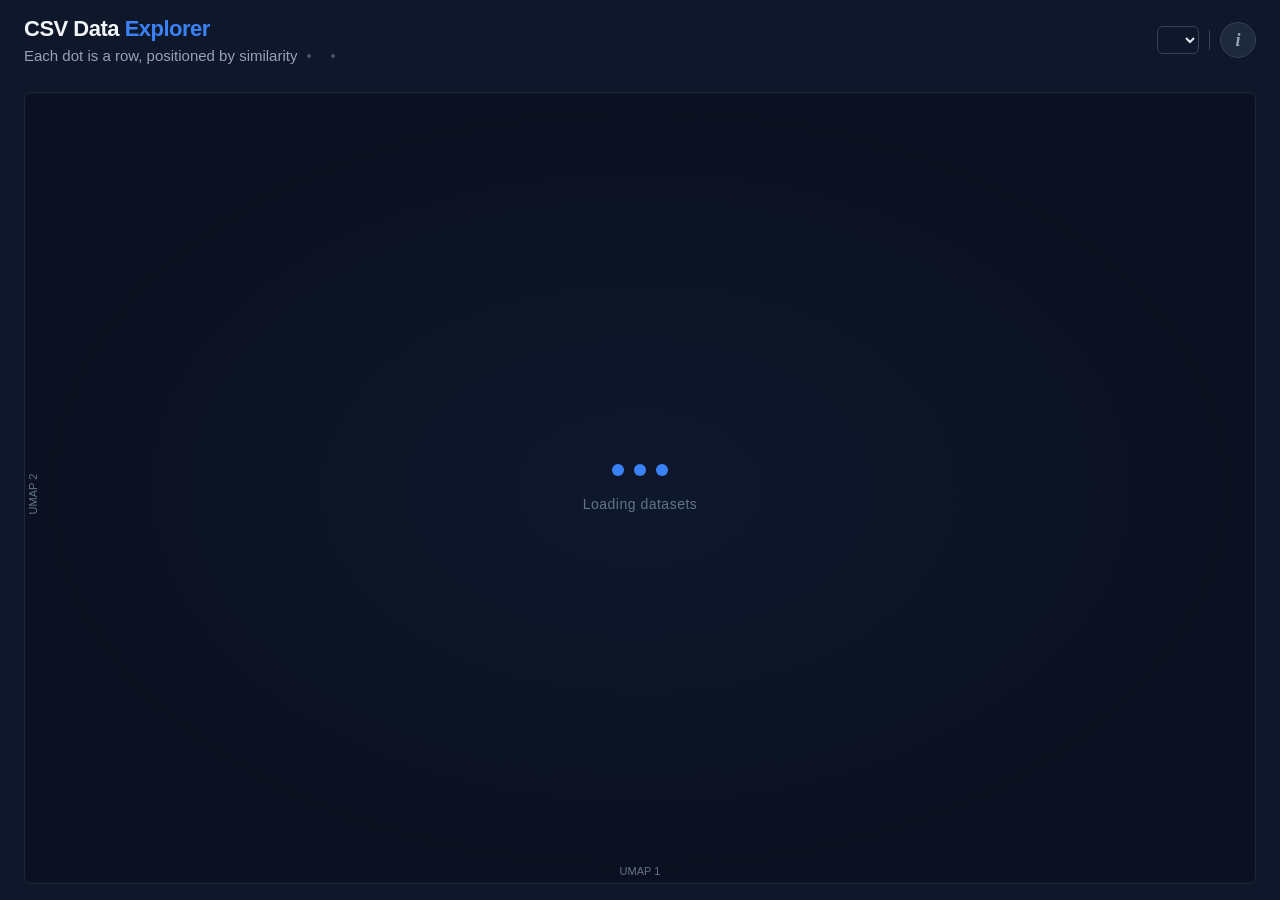
==== index.html @ f4e27b59 "code push" ====
<!DOCTYPE html>
<html lang="en">
<head>
  <meta charset="UTF-8">
  <meta name="viewport" content="width=device-width, initial-scale=1.0">
  <title>CSV Data Explorer</title>
  <link rel="stylesheet" href="assets/app.css">
</head>
<body>

<header>
  <div>
    <h1>CSV Data <span class="accent">Explorer</span></h1>
    <div class="subtitle" id="subtitle">
      <span>Each dot is a row, positioned by similarity</span>
      <span class="sep"></span>
      <span class="stat" id="statCount"></span>
      <span class="sep"></span>
      <span class="stat" id="statMode"></span>
    </div>
  </div>
  <div class="header-controls">
    <select id="dataset-sel" title="Choose dataset"></select>
    <div class="ctrl-sep"></div>
    <button class="info-btn" id="archBtn" title="How it works">i</button>
  </div>
</header>

<!-- Architecture modal backdrop -->
<div class="arch-backdrop" id="archBackdrop"></div>

<!-- Architecture modal -->
<div class="arch-modal" id="archModal">
  <div class="arch-head">
    <span class="arch-title">How It <span class="accent">Works</span></span>
    <button class="arch-close" id="archClose">&times;</button>
  </div>
  <div class="arch-scroll">
    <div class="arch-cards" id="archCards"></div>
  </div>
</div>

<div class="legend" id="legend"></div>

<div class="plot-container" id="plotContainer">
  <canvas id="plot"></canvas>
  <svg class="brush-overlay" id="overlay"></svg>

  <div class="axis-label x">UMAP 1</div>
  <div class="axis-label y">UMAP 2</div>

  <div id="loading">
    <div class="loader">
      <div class="loader-dots">
        <span></span><span></span><span></span>
      </div>
      <div class="loader-text">Loading datasets</div>
    </div>
  </div>
</div>


<!-- Tooltip -->
<div id="tip">
  <img id="tipImg" class="tip-img" src="" alt="" style="display:none">
  <div class="tip-title" id="tipTitle"></div>
  <div class="tip-cluster" id="tipCluster"></div>
  <div id="tipRows"></div>
</div>

<!-- Popup backdrop -->
<div class="popup-backdrop" id="popupBackdrop"></div>

<!-- Popup modal -->
<div id="popup" class="hidden">
  <div class="pop-head">
    <span class="pop-title" id="pop-title">Selected rows</span>
    <button class="pop-close" id="pop-close" type="button">&#10005;</button>
  </div>
  <div class="popup-toolbar">
    <button class="view-btn active" data-view="grid">Grid</button>
    <button class="view-btn" data-view="table">Table</button>
    <div class="popup-badges" id="popupBadges"></div>
  </div>
  <div class="pop-scroll" id="popupScroll">
    <table id="pop-table">
      <thead><tr id="pop-thead"></tr></thead>
      <tbody id="pop-body"></tbody>
    </table>
  </div>
</div>

<!-- Lightbox -->
<div class="lightbox" id="lightbox">
  <img id="lightboxImg" src="" alt="">
  <div class="lightbox-label" id="lightboxLabel"></div>
</div>


<script src="https://cdn.jsdelivr.net/npm/d3@7/dist/d3.min.js"></script>
<script src="assets/app.js"></script>
</body>
</html>
---- assets/app.css ----
* { margin: 0; padding: 0; box-sizing: border-box; }
html, body { height: 100%; overflow: hidden; }

body {
  font-family: 'Inter', -apple-system, BlinkMacSystemFont, 'Segoe UI', sans-serif;
  background: #0f172a;
  color: #e2e8f0;
  font-size: 13px;
  height: 100vh;
  display: flex;
  flex-direction: column;
  overflow: hidden;
}

/* ── Header ──────────────────────────────────────────────── */
header {
  padding: 16px 24px 8px;
  display: flex;
  align-items: center;
  justify-content: space-between;
  flex-wrap: wrap;
  gap: 12px;
  flex-shrink: 0;
}

h1 {
  font-size: 22px;
  font-weight: 700;
  color: #f1f5f9;
  letter-spacing: -0.5px;
}
h1 .accent { color: #3b82f6; }

.subtitle {
  font-size: 15px;
  color: #94a3b8;
  margin-top: 5px;
  display: flex;
  align-items: center;
  gap: 10px;
  flex-wrap: wrap;
}

.subtitle .sep {
  width: 4px;
  height: 4px;
  border-radius: 50%;
  background: #475569;
  flex-shrink: 0;
}

.subtitle .stat {
  color: #cbd5e1;
  font-weight: 600;
}

.header-controls {
  display: flex;
  align-items: center;
  gap: 10px;
  flex-wrap: wrap;
}

.ctrl-label {
  color: #64748b; font-size: 11px; text-transform: uppercase;
  letter-spacing: .05em; white-space: nowrap;
}
.ctrl-sep { width: 1px; height: 20px; background: #334155; flex-shrink: 0; }
.selected-status {
  padding: 5px 10px;
  border-radius: 999px;
  border: 1px solid #334155;
  background: #1e293b;
  color: #94a3b8;
  font-size: 12px;
  font-weight: 600;
  white-space: nowrap;
}
.selected-status.active {
  color: #dbeafe;
  border-color: #2563eb;
  background: #1e3a8a66;
}

select {
  background: #0f172a; color: #e2e8f0; border: 1px solid #334155;
  border-radius: 6px; padding: 5px 10px; font-size: 12px;
  cursor: pointer; max-width: 200px;
  transition: border-color 0.15s;
}
select:hover { border-color: #3b82f6; }
#filter-selects { display: flex; gap: 6px; flex-wrap: wrap; }

/* ── Info button ─────────────────────────────────────────── */
.info-btn {
  width: 36px;
  height: 36px;
  border-radius: 50%;
  border: 1.5px solid #334155;
  background: #1e293b;
  color: #94a3b8;
  font-size: 18px;
  font-weight: 600;
  font-family: 'Georgia', serif;
  font-style: italic;
  cursor: pointer;
  display: flex;
  align-items: center;
  justify-content: center;
  transition: all 0.25s ease;
  flex-shrink: 0;
}
.info-btn:hover {
  color: #e2e8f0;
  border-color: #3b82f6;
  background: #1e3a5f;
  box-shadow: 0 0 16px rgba(59, 130, 246, 0.25);
  transform: scale(1.08);
}

/* ── Legend ───────────────────────────────────────────────── */
.legend {
  display: flex;
  flex-wrap: wrap;
  gap: 6px 14px;
  padding: 6px 24px 14px;
}

.legend-item {
  display: flex;
  align-items: center;
  gap: 7px;
  font-size: 14px;
  font-weight: 500;
  color: #e2e8f0;
  cursor: pointer;
  opacity: 1;
  transition: opacity 0.25s, transform 0.15s;
  padding: 5px 12px;
  border-radius: 6px;
  border: 1px solid transparent;
}

.legend-item:hover { background: #1e293b; }
.legend-item.dimmed { opacity: 0.25; }
.legend-item.highlighted {
  opacity: 1;
  border-color: #475569;
  background: #1e293b;
  transform: scale(1.05);
}

.legend-dot {
  width: 12px;
  height: 12px;
  border-radius: 50%;
  flex-shrink: 0;
}

.legend-count {
  font-size: 13px;
  color: #94a3b8;
  font-weight: 400;
  margin-left: 2px;
}



/* ── Plot area ───────────────────────────────────────────── */
.plot-container {
  flex: 1;
  position: relative;
  margin: 0 24px 16px;
  border: 1px solid #1e293b;
  border-radius: 8px;
  overflow: hidden;
  background: #0b1120;
  min-height: 0;
}

#plot { position: absolute; top: 0; left: 0; }

.brush-overlay {
  position: absolute;
  top: 0; left: 0;
  width: 100%; height: 100%;
  cursor: crosshair;
}

.axis-label { position: absolute; font-size: 11px; color: #64748b; }
.axis-label.x { bottom: 6px; left: 50%; transform: translateX(-50%); }
.axis-label.y { top: 50%; left: 8px; transform: rotate(-90deg) translateX(-50%); transform-origin: left center; }

.selection { fill: rgba(59,130,246,.15); stroke: #3b82f6; stroke-width: 1.5; }
.handle { fill: none; stroke: none; }


#loading {
  position: absolute; inset: 0;
  display: flex;
  align-items: center;
  justify-content: center;
  background: radial-gradient(ellipse at center, rgba(59,130,246,0.06) 0%, transparent 70%);
  z-index: 10;
}

.loader {
  display: flex;
  flex-direction: column;
  align-items: center;
  gap: 20px;
}

.loader-dots {
  display: flex;
  gap: 10px;
}

.loader-dots span {
  width: 12px;
  height: 12px;
  border-radius: 50%;
  background: #3b82f6;
  animation: loaderBounce 1.4s ease-in-out infinite;
}

.loader-dots span:nth-child(1) { animation-delay: 0s; }
.loader-dots span:nth-child(2) { animation-delay: 0.16s; }
.loader-dots span:nth-child(3) { animation-delay: 0.32s; }

@keyframes loaderBounce {
  0%, 80%, 100% {
    transform: scale(0.4);
    opacity: 0.3;
  }
  40% {
    transform: scale(1);
    opacity: 1;
  }
}

.loader-text {
  font-size: 14px;
  font-weight: 500;
  color: #64748b;
  letter-spacing: 0.5px;
}

#loading.error .loader-dots { display: none; }
#loading.error .loader-text { color: #ef4444; font-size: 14px; }


/* ── Bottom bar ──────────────────────────────────────────── */
#bottom {
  padding: 8px 24px 10px; background: #0f172a;
  border-top: 1px solid #1e293b; flex-shrink: 0;
}
.date-row { display: flex; align-items: center; gap: 10px; margin-bottom: 4px; }
.date-lbl { font-size: 12px; color: #94a3b8; white-space: nowrap; min-width: 90px; }
.date-lbl.right { text-align: right; }

.range-wrap { flex: 1; position: relative; height: 20px; display: flex; align-items: center; }
.range-track {
  position: absolute; left: 0; right: 0; top: 50%; transform: translateY(-50%);
  height: 4px; background: #1e293b; border-radius: 2px; pointer-events: none;
}
.range-fill {
  position: absolute; top: 50%; transform: translateY(-50%);
  height: 2px; background: #3b82f6; border-radius: 1px; cursor: grab;
  padding-block: 9px; box-sizing: content-box; background-clip: content-box;
}
.range-wrap input[type=range] {
  position: absolute; top: 50%; transform: translateY(-50%);
  width: 100%; height: 4px; -webkit-appearance: none; appearance: none;
  background: transparent; pointer-events: none; outline: none; margin: 0;
}
.range-wrap input[type=range]::-webkit-slider-thumb {
  -webkit-appearance: none; appearance: none; pointer-events: all;
  width: 16px; height: 16px; border-radius: 50%;
  background: #3b82f6; border: 2px solid #0f172a; cursor: pointer;
  box-shadow: 0 1px 4px rgba(0,0,0,.5); transition: background .12s;
}
.range-wrap input[type=range]::-webkit-slider-thumb:hover { background: #60a5fa; }
.range-wrap input[type=range]::-moz-range-thumb {
  pointer-events: all; width: 16px; height: 16px; border-radius: 50%;
  background: #3b82f6; border: 2px solid #0f172a; cursor: pointer;
}
.range-wrap input[type=range]::-moz-range-track { background: transparent; }

#play-btn {
  padding: 4px 14px; background: #3b82f6; color: #fff; border: none;
  border-radius: 6px; cursor: pointer; font-size: 13px; white-space: nowrap; flex-shrink: 0;
  transition: background 0.12s;
}
#play-btn:hover { background: #2563eb; }
#play-btn.playing { background: #ef4444; }
#play-btn.playing:hover { background: #dc2626; }
#year-ticks { display: flex; justify-content: space-between; padding: 0 1px; font-size: 10px; color: #64748b; }
#range-dur {
  position: absolute; top: -18px; left: 50%; transform: translateX(-50%);
  font-size: 11px; color: #cbd5e1; pointer-events: none; white-space: nowrap;
  background: rgba(11,17,32,.8); padding: 1px 7px; border-radius: 10px;
}

/* ── Tooltip ─────────────────────────────────────────────── */
#tip {
  position: fixed; pointer-events: none; z-index: 1000;
  background: #1e293b; border: 1px solid #334155; border-radius: 8px;
  padding: 10px 12px; font-size: 12px; color: #e2e8f0;
  max-width: 320px; box-shadow: 0 8px 24px rgba(0,0,0,.5); display: none;
}
.tip-title { font-weight: 600; margin-bottom: 4px; font-size: 13px; }
.tip-cluster { color: #64748b; margin-bottom: 6px; font-size: 12px; }
.tip-row { color: #94a3b8; line-height: 1.6; }
.tip-row b { color: #cbd5e1; font-weight: 500; }

.tip-img {
  width: 100%;
  max-height: 200px;
  object-fit: contain;
  border-radius: 4px;
  background: #0f172a;
  margin-bottom: 8px;
}

/* ── Popup backdrop ──────────────────────────────────────── */
.popup-backdrop {
  position: fixed;
  inset: 0;
  background: rgba(0, 0, 0, 0.6);
  z-index: 1100;
  display: none;
}
.popup-backdrop.visible { display: block; }

/* ── Popup modal ─────────────────────────────────────────── */
#popup {
  position: fixed;
  top: 50%;
  left: 50%;
  transform: translate(-50%, -50%);
  background: #1e293b;
  border: 1px solid #334155;
  border-radius: 10px;
  box-shadow: 0 20px 60px rgba(0, 0, 0, 0.8);
  width: min(96vw, 1050px);
  max-height: 85vh;
  display: none;
  flex-direction: column;
  z-index: 1200;
  overflow: hidden;
}
#popup.visible { display: flex; }
#popup.hidden { display: none; }

.pop-head {
  display: flex; align-items: center; justify-content: space-between;
  padding: 14px 20px; border-bottom: 1px solid #334155; flex-shrink: 0;
  cursor: move;
  user-select: none;
}
.pop-title { font-size: 16px; font-weight: 600; color: #e2e8f0; }
.pop-close {
  background: none; border: none; color: #94a3b8; cursor: pointer;
  font-size: 18px; line-height: 1; padding: 2px 6px; border-radius: 4px;
  transition: background 0.12s, color 0.12s;
}
.pop-close:hover { color: #e2e8f0; background: #334155; }
#popup.dragging { box-shadow: 0 24px 70px rgba(0, 0, 0, 0.9); }

/* Popup toolbar */
.popup-toolbar {
  display: flex;
  align-items: center;
  gap: 8px;
  padding: 8px 16px;
  border-bottom: 1px solid #334155;
  flex-shrink: 0;
}

.view-btn {
  background: none;
  border: 1px solid #475569;
  color: #94a3b8;
  border-radius: 4px;
  padding: 5px 14px;
  cursor: pointer;
  font-size: 13px;
  transition: background 0.12s, color 0.12s;
}
.view-btn:hover { background: #334155; color: #e2e8f0; }
.view-btn.active { background: #3b82f6; border-color: #3b82f6; color: #fff; }

.popup-badges {
  display: flex;
  flex-wrap: wrap;
  gap: 6px;
  margin-left: auto;
}

.popup-badge {
  display: inline-flex;
  align-items: center;
  gap: 5px;
  padding: 3px 10px 3px 8px;
  border-radius: 20px;
  font-size: 12px;
  font-weight: 500;
  color: #e2e8f0;
  border: 1px solid transparent;
  transition: transform 0.12s;
}
.popup-badge:hover { transform: scale(1.05); }

.popup-badge-dot {
  width: 8px;
  height: 8px;
  border-radius: 50%;
  flex-shrink: 0;
}

.popup-badge-count {
  font-weight: 700;
  margin-left: 1px;
}

.pop-scroll { overflow-y: auto; flex: 1; padding: 16px; }

/* Grid view */
.popup-grid {
  display: grid;
  grid-template-columns: repeat(auto-fill, minmax(210px, 1fr));
  gap: 12px;
}

.popup-grid-item {
  background: #0f172a;
  border-radius: 6px;
  overflow: hidden;
  border: 1px solid #1e293b;
  cursor: pointer;
  transition: border-color 0.15s;
}
.popup-grid-item:hover { border-color: #3b82f6; }

.popup-grid-item img {
  width: 100%;
  height: 170px;
  object-fit: contain;
  background: #0b1120;
  padding: 4px;
}

.popup-grid-label {
  padding: 8px 10px;
  font-size: 13px;
  color: #e2e8f0;
  white-space: nowrap;
  overflow: hidden;
  text-overflow: ellipsis;
}

.popup-grid-pub { font-weight: 600; font-size: 13px; }

/* Table view in popup */
#pop-table { width: 100%; border-collapse: collapse; font-size: 13px; }
#pop-table thead th {
  position: sticky; top: 0; background: #0f172a; padding: 10px 14px;
  text-align: left; color: #94a3b8; font-weight: 600; cursor: pointer;
  white-space: nowrap; border-bottom: 1px solid #334155; user-select: none;
}
#pop-table thead th:hover { color: #e2e8f0; }
#pop-table thead th.sorted { color: #3b82f6; }
#pop-table thead th .sort-arrow { font-size: 11px; margin-left: 4px; }
#pop-table tbody tr { transition: background 0.1s; cursor: pointer; }
#pop-table tbody tr:hover { background: #0f172a; }
#pop-table td {
  padding: 8px 14px; border-bottom: 1px solid #1e293b44;
  vertical-align: middle; color: #e2e8f0;
}

.pub-dot {
  display: inline-block;
  width: 10px;
  height: 10px;
  border-radius: 50%;
  margin-right: 6px;
  vertical-align: middle;
}

.clust-sq { display: inline-block; width: 10px; height: 10px; border-radius: 2px; vertical-align: middle; }

/* ── image in popup table ─────────────────────────────────── */
.pop-thumb {
  width: 52px; height: 52px; object-fit: cover; border-radius: 4px;
  border: 1px solid #334155; display: block;
}

/* ── Lightbox ────────────────────────────────────────────── */
.lightbox {
  position: fixed;
  inset: 0;
  background: rgba(0, 0, 0, 0.85);
  z-index: 1300;
  display: none;
  align-items: center;
  justify-content: center;
  cursor: zoom-out;
}
.lightbox.visible { display: flex; }

.lightbox img {
  max-width: 90vw;
  max-height: 90vh;
  object-fit: contain;
  border-radius: 8px;
  box-shadow: 0 8px 40px rgba(0,0,0,0.6);
}

.lightbox-label {
  position: fixed;
  bottom: 20px;
  left: 50%;
  transform: translateX(-50%);
  background: #1e293bee;
  padding: 8px 16px;
  border-radius: 6px;
  font-size: 13px;
  color: #e2e8f0;
  pointer-events: none;
}

/* ── Architecture modal ──────────────────────────────────── */
.arch-backdrop {
  position: fixed;
  inset: 0;
  background: rgba(0, 0, 0, 0);
  z-index: 1400;
  display: none;
  transition: background 0.35s ease;
}
.arch-backdrop.visible {
  display: block;
  background: rgba(0, 0, 0, 0.7);
}

.arch-modal {
  position: fixed;
  top: 50%; left: 50%;
  transform: translate(-50%, -50%) scale(0.92);
  background: #0f172a;
  border: 1px solid #1e293b;
  border-radius: 20px;
  box-shadow: 0 24px 80px rgba(0, 0, 0, 0.8);
  width: min(96vw, 700px);
  max-height: 90vh;
  display: none;
  flex-direction: column;
  z-index: 1401;
  overflow: hidden;
  opacity: 0;
  transition: opacity 0.4s ease, transform 0.4s cubic-bezier(0.16, 1, 0.3, 1);
}
.arch-modal.visible {
  display: flex;
  opacity: 1;
  transform: translate(-50%, -50%) scale(1);
}

.arch-head {
  display: flex;
  align-items: center;
  justify-content: space-between;
  padding: 22px 28px 18px;
  background: linear-gradient(180deg, #1e293b 0%, #0f172a 100%);
  border-bottom: 1px solid #1e293b;
}

.arch-title {
  font-size: 18px;
  font-weight: 700;
  color: #f1f5f9;
  letter-spacing: -0.3px;
}
.arch-title .accent { color: #3b82f6; }

.arch-close {
  background: none;
  border: none;
  color: #64748b;
  cursor: pointer;
  font-size: 22px;
  line-height: 1;
  padding: 4px 8px;
  border-radius: 6px;
  transition: background 0.15s, color 0.15s;
}
.arch-close:hover { color: #e2e8f0; background: #334155; }

.arch-scroll { overflow-y: auto; flex: 1; padding: 0; }

.arch-cards {
  display: flex;
  flex-direction: column;
  gap: 2px;
  padding: 20px 28px 28px;
}

@keyframes fadeSlideUp {
  from { opacity: 0; transform: translateY(12px); }
  to { opacity: 1; transform: translateY(0); }
}

.arch-card {
  display: flex;
  gap: 14px;
  padding: 14px 16px;
  border-radius: 10px;
  background: transparent;
  transition: background 0.2s;
  opacity: 0;
  animation: fadeSlideUp 0.4s ease forwards;
}
.arch-card:hover { background: #1e293b; }

.arch-card:nth-child(1) { animation-delay: 0.15s; }
.arch-card:nth-child(2) { animation-delay: 0.3s; }
.arch-card:nth-child(3) { animation-delay: 0.45s; }
.arch-card:nth-child(4) { animation-delay: 0.6s; }
.arch-card:nth-child(5) { animation-delay: 0.75s; }

.arch-card-icon {
  width: 40px;
  height: 40px;
  border-radius: 10px;
  display: flex;
  align-items: center;
  justify-content: center;
  font-size: 18px;
  flex-shrink: 0;
}

.arch-card-body { flex: 1; min-width: 0; }

.arch-card-title {
  font-size: 14px;
  font-weight: 600;
  color: #e2e8f0;
  margin-bottom: 3px;
}

.arch-card-desc {
  font-size: 12px;
  color: #94a3b8;
  line-height: 1.55;
  margin-bottom: 6px;
}

.arch-card-tags { display: flex; flex-wrap: wrap; gap: 4px; }

.arch-tag {
  display: inline-block;
  padding: 2px 8px;
  border-radius: 4px;
  font-size: 10.5px;
  font-weight: 500;
  font-family: 'SF Mono', 'Fira Code', 'Consolas', monospace;
}
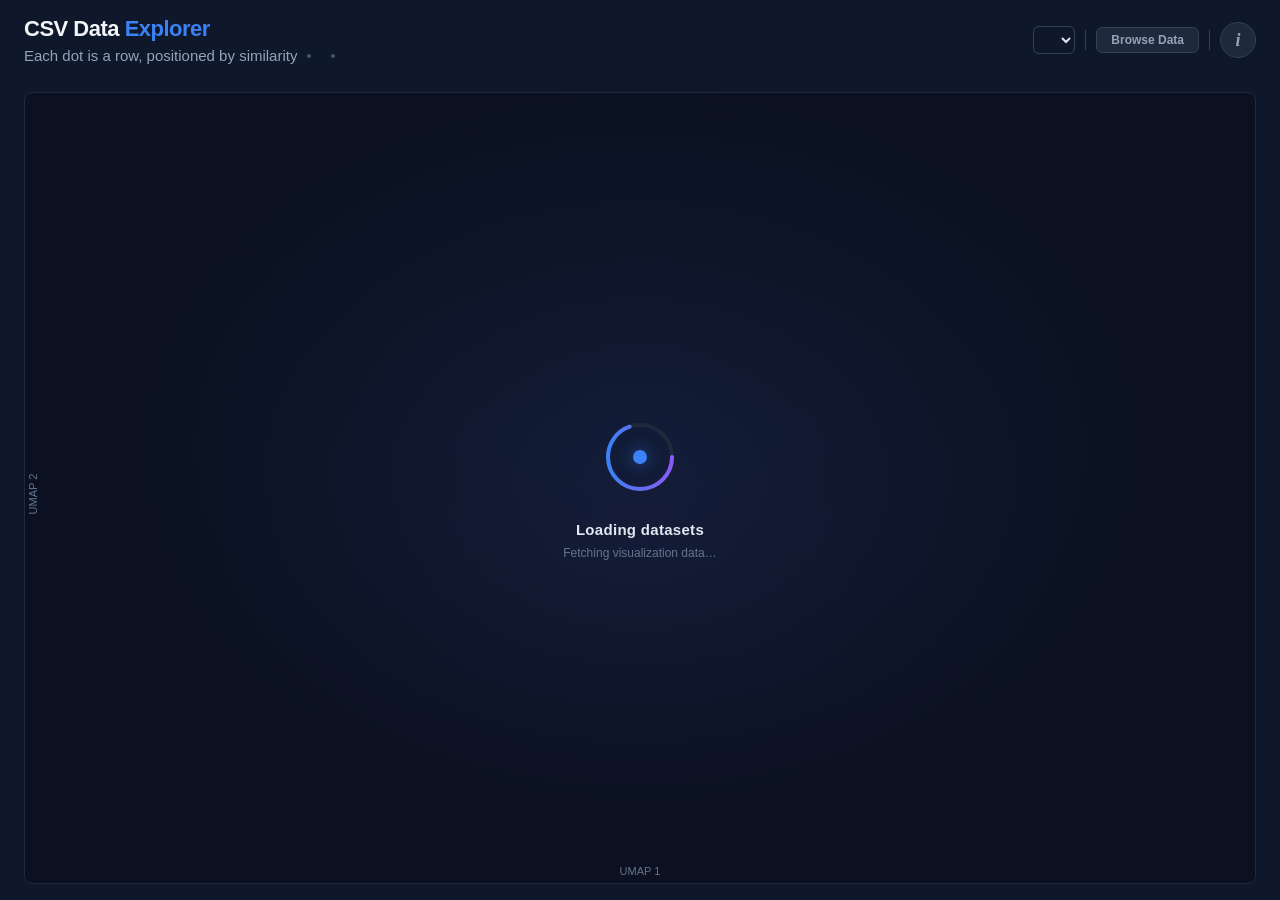
==== commit 7bff037e: "improved ui" ====
--- a/index.html
+++ b/index.html
@@ -21,6 +21,8 @@
   </div>
   <div class="header-controls">
     <select id="dataset-sel" title="Choose dataset"></select>
+    <div class="ctrl-sep"></div>
+    <a href="catalog.html" class="nav-link" title="Browse datasets">Browse Data</a>
     <div class="ctrl-sep"></div>
     <button class="info-btn" id="archBtn" title="How it works">i</button>
   </div>
@@ -51,10 +53,21 @@
 
   <div id="loading">
     <div class="loader">
-      <div class="loader-dots">
-        <span></span><span></span><span></span>
+      <div class="loader-ring">
+        <svg viewBox="0 0 80 80">
+          <defs>
+            <linearGradient id="loader-grad" x1="0%" y1="0%" x2="100%" y2="0%">
+              <stop offset="0%" stop-color="#3b82f6"/>
+              <stop offset="100%" stop-color="#8b5cf6"/>
+            </linearGradient>
+          </defs>
+          <circle class="loader-track" cx="40" cy="40" r="32"/>
+          <circle class="loader-arc" cx="40" cy="40" r="32"/>
+        </svg>
+        <div class="loader-orb"></div>
       </div>
       <div class="loader-text">Loading datasets</div>
+      <div class="loader-sub">Fetching visualization data&hellip;</div>
     </div>
   </div>
 </div>
--- a/assets/app.css
+++ b/assets/app.css
@@ -89,6 +89,16 @@
   transition: border-color 0.15s;
 }
 select:hover { border-color: #3b82f6; }
+
+.nav-link {
+  display: inline-flex; align-items: center; gap: 6px;
+  padding: 5px 14px; border-radius: 6px;
+  border: 1px solid #334155; background: #1e293b;
+  color: #94a3b8; font-size: 12px; font-weight: 600;
+  text-decoration: none; white-space: nowrap;
+  transition: all 0.2s;
+}
+.nav-link:hover { color: #e2e8f0; border-color: #3b82f6; background: #1e3a5f; }
 #filter-selects { display: flex; gap: 6px; flex-wrap: wrap; }
 
 /* ── Info button ─────────────────────────────────────────── */
@@ -200,7 +210,9 @@
   display: flex;
   align-items: center;
   justify-content: center;
-  background: radial-gradient(ellipse at center, rgba(59,130,246,0.06) 0%, transparent 70%);
+  background:
+    radial-gradient(ellipse at 50% 45%, rgba(59,130,246,0.08) 0%, transparent 60%),
+    radial-gradient(ellipse at 50% 55%, rgba(139,92,246,0.05) 0%, transparent 50%);
   z-index: 10;
 }
 
@@ -208,46 +220,97 @@
   display: flex;
   flex-direction: column;
   align-items: center;
-  gap: 20px;
-}
-
-.loader-dots {
-  display: flex;
-  gap: 10px;
-}
-
-.loader-dots span {
-  width: 12px;
-  height: 12px;
+  gap: 24px;
+  animation: loaderFadeIn 0.5s ease-out;
+}
+
+@keyframes loaderFadeIn {
+  from { opacity: 0; transform: translateY(12px); }
+  to   { opacity: 1; transform: translateY(0); }
+}
+
+/* ── Spinning ring ── */
+.loader-ring {
+  position: relative;
+  width: 80px;
+  height: 80px;
+}
+
+.loader-ring svg {
+  width: 100%;
+  height: 100%;
+  animation: loaderSpin 1.8s linear infinite;
+}
+
+.loader-track {
+  fill: none;
+  stroke: #1e293b;
+  stroke-width: 4;
+}
+
+.loader-arc {
+  fill: none;
+  stroke: url(#loader-grad);
+  stroke-width: 4;
+  stroke-linecap: round;
+  stroke-dasharray: 140 200;
+  stroke-dashoffset: 0;
+  animation: loaderDash 1.8s ease-in-out infinite;
+}
+
+@keyframes loaderSpin {
+  to { transform: rotate(360deg); }
+}
+
+@keyframes loaderDash {
+  0%   { stroke-dasharray: 10 200; stroke-dashoffset: 0; }
+  50%  { stroke-dasharray: 120 200; stroke-dashoffset: -30; }
+  100% { stroke-dasharray: 10 200; stroke-dashoffset: -160; }
+}
+
+/* ── Pulsing center orb ── */
+.loader-orb {
+  position: absolute;
+  top: 50%; left: 50%;
+  width: 14px; height: 14px;
+  transform: translate(-50%, -50%);
   border-radius: 50%;
   background: #3b82f6;
-  animation: loaderBounce 1.4s ease-in-out infinite;
-}
-
-.loader-dots span:nth-child(1) { animation-delay: 0s; }
-.loader-dots span:nth-child(2) { animation-delay: 0.16s; }
-.loader-dots span:nth-child(3) { animation-delay: 0.32s; }
-
-@keyframes loaderBounce {
-  0%, 80%, 100% {
-    transform: scale(0.4);
-    opacity: 0.3;
-  }
-  40% {
-    transform: scale(1);
-    opacity: 1;
-  }
-}
-
+  box-shadow:
+    0 0 16px rgba(59,130,246,0.5),
+    0 0 40px rgba(59,130,246,0.2);
+  animation: loaderPulse 2s ease-in-out infinite;
+}
+
+@keyframes loaderPulse {
+  0%, 100% { transform: translate(-50%, -50%) scale(0.8); opacity: 0.6; }
+  50%      { transform: translate(-50%, -50%) scale(1.2); opacity: 1;   }
+}
+
+/* ── Text ── */
 .loader-text {
-  font-size: 14px;
-  font-weight: 500;
+  font-size: 15px;
+  font-weight: 600;
+  color: #e2e8f0;
+  letter-spacing: 0.3px;
+}
+
+.loader-sub {
+  font-size: 12px;
   color: #64748b;
-  letter-spacing: 0.5px;
-}
-
-#loading.error .loader-dots { display: none; }
-#loading.error .loader-text { color: #ef4444; font-size: 14px; }
+  margin-top: -16px;
+  animation: loaderSubPulse 2.5s ease-in-out infinite;
+}
+
+@keyframes loaderSubPulse {
+  0%, 100% { opacity: 0.5; }
+  50%      { opacity: 1; }
+}
+
+/* ── Error state ── */
+#loading.error .loader-ring { display: none; }
+#loading.error .loader-sub  { display: none; }
+#loading.error .loader-text { color: #ef4444; }
 
 
 /* ── Bottom bar ──────────────────────────────────────────── */
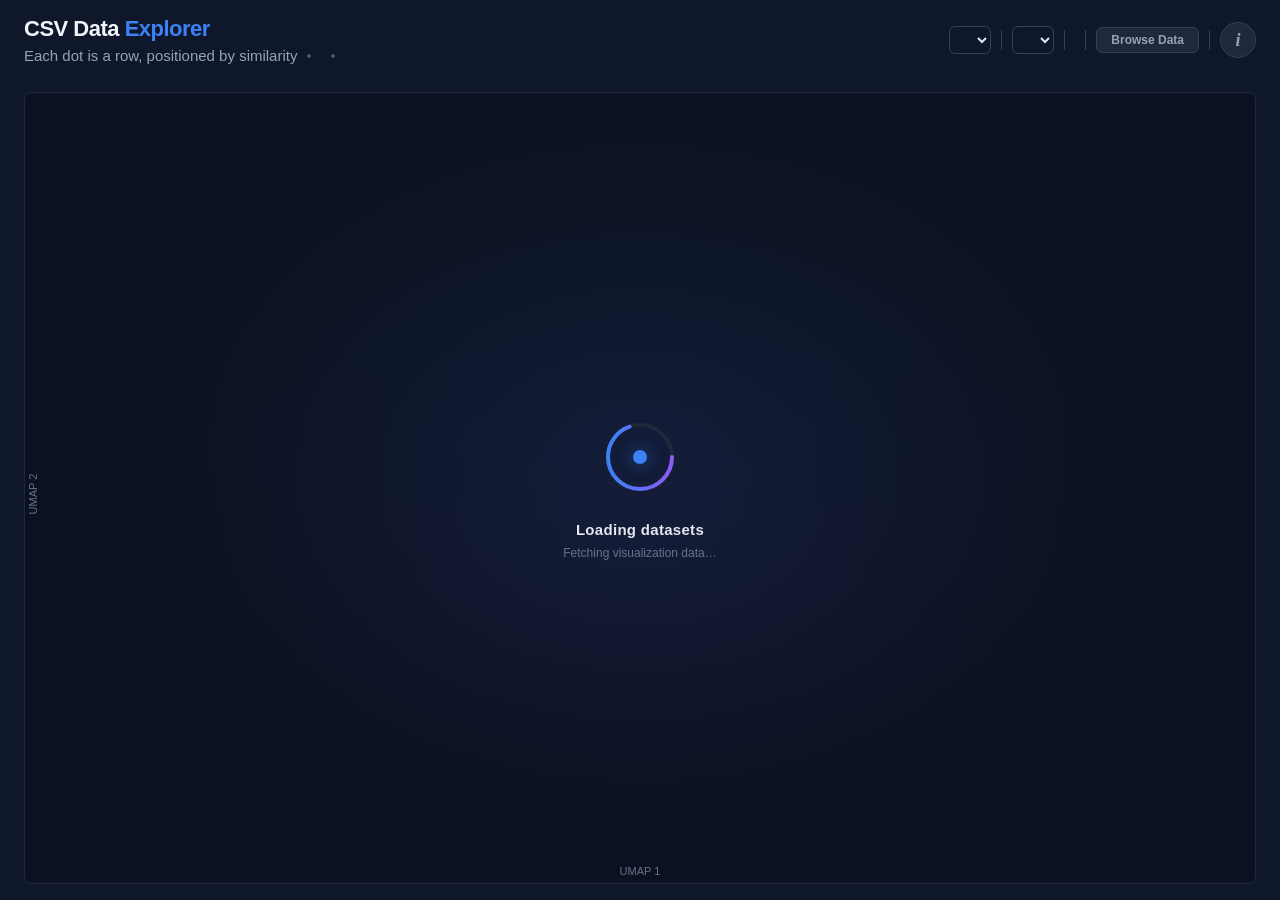
==== commit 27249875: "Corrected the Gemini Embeddings" ====
--- a/index.html
+++ b/index.html
@@ -21,6 +21,10 @@
   </div>
   <div class="header-controls">
     <select id="dataset-sel" title="Choose dataset"></select>
+    <div class="ctrl-sep"></div>
+    <select id="color-sel" title="Color by"></select>
+    <div class="ctrl-sep"></div>
+    <div id="filter-controls" style="display:inline-flex;gap:6px;align-items:center;"></div>
     <div class="ctrl-sep"></div>
     <a href="catalog.html" class="nav-link" title="Browse datasets">Browse Data</a>
     <div class="ctrl-sep"></div>
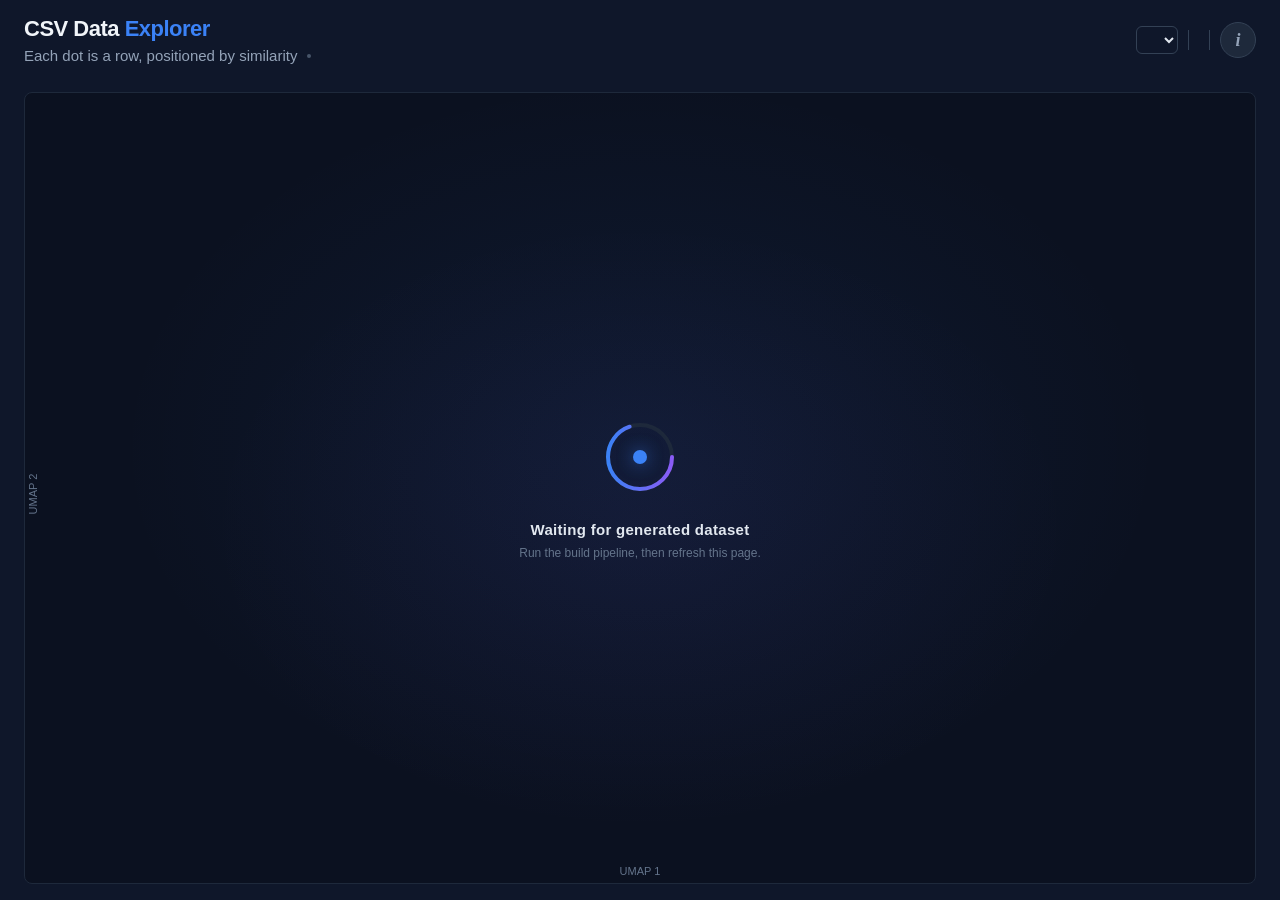
==== commit fa32e23c: "added the pipeline" ====
--- a/index.html
+++ b/index.html
@@ -15,18 +15,12 @@
       <span>Each dot is a row, positioned by similarity</span>
       <span class="sep"></span>
       <span class="stat" id="statCount"></span>
-      <span class="sep"></span>
-      <span class="stat" id="statMode"></span>
     </div>
   </div>
   <div class="header-controls">
-    <select id="dataset-sel" title="Choose dataset"></select>
-    <div class="ctrl-sep"></div>
     <select id="color-sel" title="Color by"></select>
     <div class="ctrl-sep"></div>
     <div id="filter-controls" style="display:inline-flex;gap:6px;align-items:center;"></div>
-    <div class="ctrl-sep"></div>
-    <a href="catalog.html" class="nav-link" title="Browse datasets">Browse Data</a>
     <div class="ctrl-sep"></div>
     <button class="info-btn" id="archBtn" title="How it works">i</button>
   </div>
@@ -70,12 +64,28 @@
         </svg>
         <div class="loader-orb"></div>
       </div>
-      <div class="loader-text">Loading datasets</div>
-      <div class="loader-sub">Fetching visualization data&hellip;</div>
+      <div class="loader-text">Waiting for generated dataset</div>
+      <div class="loader-sub">Run the build pipeline, then refresh this page.</div>
     </div>
   </div>
 </div>
 
+<!-- Timeline bar (shown only when dataset has timeline data) -->
+<div id="bottom" style="display:none">
+  <div class="date-row">
+    <span class="date-lbl" id="lbl-start"></span>
+    <div class="range-wrap" id="rwrap">
+      <div class="range-track"></div>
+      <div class="range-fill" id="rfill"></div>
+      <input type="range" id="sl-start">
+      <input type="range" id="sl-end">
+      <div id="range-dur"></div>
+    </div>
+    <span class="date-lbl right" id="lbl-end"></span>
+    <button id="play-btn">&#9654; Play</button>
+  </div>
+  <div id="year-ticks"></div>
+</div>
 
 <!-- Tooltip -->
 <div id="tip">
--- a/assets/app.css
+++ b/assets/app.css
@@ -172,6 +172,13 @@
   color: #94a3b8;
   font-weight: 400;
   margin-left: 2px;
+}
+
+.legend-note {
+  width: 100%;
+  color: #94a3b8;
+  font-size: 12px;
+  padding: 2px 12px 0;
 }
 
 
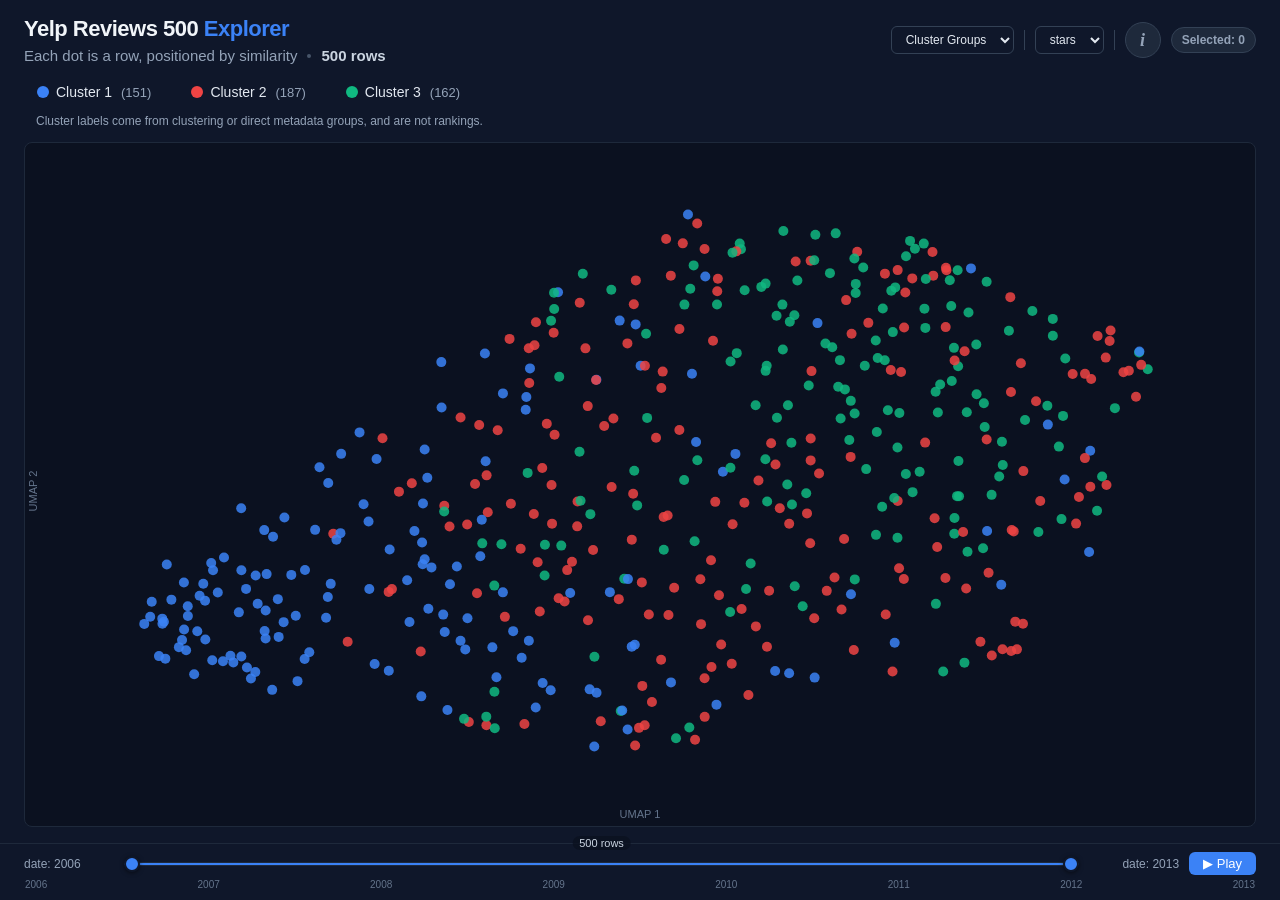
==== commit cd5bc060: "clean local artifacts and update docs" ====
--- a/index.html
+++ b/index.html
@@ -3,8 +3,834 @@
 <head>
   <meta charset="UTF-8">
   <meta name="viewport" content="width=device-width, initial-scale=1.0">
-  <title>CSV Data Explorer</title>
-  <link rel="stylesheet" href="assets/app.css">
+  <title>Yelp Reviews 500</title>
+  <style>
+* { margin: 0; padding: 0; box-sizing: border-box; }
+html, body { height: 100%; overflow: hidden; }
+
+body {
+  font-family: 'Inter', -apple-system, BlinkMacSystemFont, 'Segoe UI', sans-serif;
+  background: #0f172a;
+  color: #e2e8f0;
+  font-size: 13px;
+  height: 100vh;
+  display: flex;
+  flex-direction: column;
+  overflow: hidden;
+}
+
+/* ── Header ──────────────────────────────────────────────── */
+header {
+  padding: 16px 24px 8px;
+  display: flex;
+  align-items: center;
+  justify-content: space-between;
+  flex-wrap: wrap;
+  gap: 12px;
+  flex-shrink: 0;
+}
+
+h1 {
+  font-size: 22px;
+  font-weight: 700;
+  color: #f1f5f9;
+  letter-spacing: -0.5px;
+}
+h1 .accent { color: #3b82f6; }
+
+.subtitle {
+  font-size: 15px;
+  color: #94a3b8;
+  margin-top: 5px;
+  display: flex;
+  align-items: center;
+  gap: 10px;
+  flex-wrap: wrap;
+}
+
+.subtitle .sep {
+  width: 4px;
+  height: 4px;
+  border-radius: 50%;
+  background: #475569;
+  flex-shrink: 0;
+}
+
+.subtitle .stat {
+  color: #cbd5e1;
+  font-weight: 600;
+}
+
+.header-controls {
+  display: flex;
+  align-items: center;
+  gap: 10px;
+  flex-wrap: wrap;
+}
+
+.ctrl-label {
+  color: #64748b; font-size: 11px; text-transform: uppercase;
+  letter-spacing: .05em; white-space: nowrap;
+}
+.ctrl-sep { width: 1px; height: 20px; background: #334155; flex-shrink: 0; }
+.selected-status {
+  padding: 5px 10px;
+  border-radius: 999px;
+  border: 1px solid #334155;
+  background: #1e293b;
+  color: #94a3b8;
+  font-size: 12px;
+  font-weight: 600;
+  white-space: nowrap;
+}
+.selected-status.active {
+  color: #dbeafe;
+  border-color: #2563eb;
+  background: #1e3a8a66;
+}
+
+select {
+  background: #0f172a; color: #e2e8f0; border: 1px solid #334155;
+  border-radius: 6px; padding: 5px 10px; font-size: 12px;
+  cursor: pointer; max-width: 200px;
+  transition: border-color 0.15s;
+}
+select:hover { border-color: #3b82f6; }
+
+.nav-link {
+  display: inline-flex; align-items: center; gap: 6px;
+  padding: 5px 14px; border-radius: 6px;
+  border: 1px solid #334155; background: #1e293b;
+  color: #94a3b8; font-size: 12px; font-weight: 600;
+  text-decoration: none; white-space: nowrap;
+  transition: all 0.2s;
+}
+.nav-link:hover { color: #e2e8f0; border-color: #3b82f6; background: #1e3a5f; }
+#filter-selects { display: flex; gap: 6px; flex-wrap: wrap; }
+
+/* ── Info button ─────────────────────────────────────────── */
+.info-btn {
+  width: 36px;
+  height: 36px;
+  border-radius: 50%;
+  border: 1.5px solid #334155;
+  background: #1e293b;
+  color: #94a3b8;
+  font-size: 18px;
+  font-weight: 600;
+  font-family: 'Georgia', serif;
+  font-style: italic;
+  cursor: pointer;
+  display: flex;
+  align-items: center;
+  justify-content: center;
+  transition: all 0.25s ease;
+  flex-shrink: 0;
+}
+.info-btn:hover {
+  color: #e2e8f0;
+  border-color: #3b82f6;
+  background: #1e3a5f;
+  box-shadow: 0 0 16px rgba(59, 130, 246, 0.25);
+  transform: scale(1.08);
+}
+
+/* ── Legend ───────────────────────────────────────────────── */
+.legend {
+  display: flex;
+  flex-wrap: wrap;
+  gap: 6px 14px;
+  padding: 6px 24px 14px;
+}
+
+.legend-item {
+  display: flex;
+  align-items: center;
+  gap: 7px;
+  font-size: 14px;
+  font-weight: 500;
+  color: #e2e8f0;
+  cursor: pointer;
+  opacity: 1;
+  transition: opacity 0.25s, transform 0.15s;
+  padding: 5px 12px;
+  border-radius: 6px;
+  border: 1px solid transparent;
+}
+
+.legend-item:hover { background: #1e293b; }
+.legend-item.dimmed { opacity: 0.25; }
+.legend-item.highlighted {
+  opacity: 1;
+  border-color: #475569;
+  background: #1e293b;
+  transform: scale(1.05);
+}
+
+.legend-dot {
+  width: 12px;
+  height: 12px;
+  border-radius: 50%;
+  flex-shrink: 0;
+}
+
+.legend-count {
+  font-size: 13px;
+  color: #94a3b8;
+  font-weight: 400;
+  margin-left: 2px;
+}
+
+.legend-note {
+  width: 100%;
+  color: #94a3b8;
+  font-size: 12px;
+  padding: 2px 12px 0;
+}
+
+
+
+/* ── Plot area ───────────────────────────────────────────── */
+.plot-container {
+  flex: 1;
+  position: relative;
+  margin: 0 24px 16px;
+  border: 1px solid #1e293b;
+  border-radius: 8px;
+  overflow: hidden;
+  background: #0b1120;
+  min-height: 0;
+}
+
+#plot { position: absolute; top: 0; left: 0; }
+
+.brush-overlay {
+  position: absolute;
+  top: 0; left: 0;
+  width: 100%; height: 100%;
+  cursor: crosshair;
+}
+
+.axis-label { position: absolute; font-size: 11px; color: #64748b; }
+.axis-label.x { bottom: 6px; left: 50%; transform: translateX(-50%); }
+.axis-label.y { top: 50%; left: 8px; transform: rotate(-90deg) translateX(-50%); transform-origin: left center; }
+
+.selection { fill: rgba(59,130,246,.15); stroke: #3b82f6; stroke-width: 1.5; }
+.handle { fill: none; stroke: none; }
+
+
+#loading {
+  position: absolute; inset: 0;
+  display: flex;
+  align-items: center;
+  justify-content: center;
+  background:
+    radial-gradient(ellipse at 50% 45%, rgba(59,130,246,0.08) 0%, transparent 60%),
+    radial-gradient(ellipse at 50% 55%, rgba(139,92,246,0.05) 0%, transparent 50%);
+  z-index: 10;
+}
+
+.loader {
+  display: flex;
+  flex-direction: column;
+  align-items: center;
+  gap: 24px;
+  animation: loaderFadeIn 0.5s ease-out;
+}
+
+@keyframes loaderFadeIn {
+  from { opacity: 0; transform: translateY(12px); }
+  to   { opacity: 1; transform: translateY(0); }
+}
+
+/* ── Spinning ring ── */
+.loader-ring {
+  position: relative;
+  width: 80px;
+  height: 80px;
+}
+
+.loader-ring svg {
+  width: 100%;
+  height: 100%;
+  animation: loaderSpin 1.8s linear infinite;
+}
+
+.loader-track {
+  fill: none;
+  stroke: #1e293b;
+  stroke-width: 4;
+}
+
+.loader-arc {
+  fill: none;
+  stroke: url(#loader-grad);
+  stroke-width: 4;
+  stroke-linecap: round;
+  stroke-dasharray: 140 200;
+  stroke-dashoffset: 0;
+  animation: loaderDash 1.8s ease-in-out infinite;
+}
+
+@keyframes loaderSpin {
+  to { transform: rotate(360deg); }
+}
+
+@keyframes loaderDash {
+  0%   { stroke-dasharray: 10 200; stroke-dashoffset: 0; }
+  50%  { stroke-dasharray: 120 200; stroke-dashoffset: -30; }
+  100% { stroke-dasharray: 10 200; stroke-dashoffset: -160; }
+}
+
+/* ── Pulsing center orb ── */
+.loader-orb {
+  position: absolute;
+  top: 50%; left: 50%;
+  width: 14px; height: 14px;
+  transform: translate(-50%, -50%);
+  border-radius: 50%;
+  background: #3b82f6;
+  box-shadow:
+    0 0 16px rgba(59,130,246,0.5),
+    0 0 40px rgba(59,130,246,0.2);
+  animation: loaderPulse 2s ease-in-out infinite;
+}
+
+@keyframes loaderPulse {
+  0%, 100% { transform: translate(-50%, -50%) scale(0.8); opacity: 0.6; }
+  50%      { transform: translate(-50%, -50%) scale(1.2); opacity: 1;   }
+}
+
+/* ── Text ── */
+.loader-text {
+  font-size: 15px;
+  font-weight: 600;
+  color: #e2e8f0;
+  letter-spacing: 0.3px;
+}
+
+.loader-sub {
+  font-size: 12px;
+  color: #64748b;
+  margin-top: -16px;
+  animation: loaderSubPulse 2.5s ease-in-out infinite;
+}
+
+@keyframes loaderSubPulse {
+  0%, 100% { opacity: 0.5; }
+  50%      { opacity: 1; }
+}
+
+/* ── Error state ── */
+#loading.error .loader-ring { display: none; }
+#loading.error .loader-sub  { display: none; }
+#loading.error .loader-text { color: #ef4444; }
+
+
+/* ── Bottom bar ──────────────────────────────────────────── */
+#bottom {
+  padding: 8px 24px 10px; background: #0f172a;
+  border-top: 1px solid #1e293b; flex-shrink: 0;
+}
+.date-row { display: flex; align-items: center; gap: 10px; margin-bottom: 4px; }
+.date-lbl { font-size: 12px; color: #94a3b8; white-space: nowrap; min-width: 90px; }
+.date-lbl.right { text-align: right; }
+
+.range-wrap { flex: 1; position: relative; height: 20px; display: flex; align-items: center; }
+.range-track {
+  position: absolute; left: 0; right: 0; top: 50%; transform: translateY(-50%);
+  height: 4px; background: #1e293b; border-radius: 2px; pointer-events: none;
+}
+.range-fill {
+  position: absolute; top: 50%; transform: translateY(-50%);
+  height: 2px; background: #3b82f6; border-radius: 1px; cursor: grab;
+  padding-block: 9px; box-sizing: content-box; background-clip: content-box;
+}
+.range-wrap input[type=range] {
+  position: absolute; top: 50%; transform: translateY(-50%);
+  width: 100%; height: 4px; -webkit-appearance: none; appearance: none;
+  background: transparent; pointer-events: none; outline: none; margin: 0;
+}
+.range-wrap input[type=range]::-webkit-slider-thumb {
+  -webkit-appearance: none; appearance: none; pointer-events: all;
+  width: 16px; height: 16px; border-radius: 50%;
+  background: #3b82f6; border: 2px solid #0f172a; cursor: pointer;
+  box-shadow: 0 1px 4px rgba(0,0,0,.5); transition: background .12s;
+}
+.range-wrap input[type=range]::-webkit-slider-thumb:hover { background: #60a5fa; }
+.range-wrap input[type=range]::-moz-range-thumb {
+  pointer-events: all; width: 16px; height: 16px; border-radius: 50%;
+  background: #3b82f6; border: 2px solid #0f172a; cursor: pointer;
+}
+.range-wrap input[type=range]::-moz-range-track { background: transparent; }
+
+#play-btn {
+  padding: 4px 14px; background: #3b82f6; color: #fff; border: none;
+  border-radius: 6px; cursor: pointer; font-size: 13px; white-space: nowrap; flex-shrink: 0;
+  transition: background 0.12s;
+}
+#play-btn:hover { background: #2563eb; }
+#play-btn.playing { background: #ef4444; }
+#play-btn.playing:hover { background: #dc2626; }
+#year-ticks { display: flex; justify-content: space-between; padding: 0 1px; font-size: 10px; color: #64748b; }
+#range-dur {
+  position: absolute; top: -18px; left: 50%; transform: translateX(-50%);
+  font-size: 11px; color: #cbd5e1; pointer-events: none; white-space: nowrap;
+  background: rgba(11,17,32,.8); padding: 1px 7px; border-radius: 10px;
+}
+
+/* ── Tooltip ─────────────────────────────────────────────── */
+#tip {
+  position: fixed; pointer-events: none; z-index: 1000;
+  background: #1e293b; border: 1px solid #334155; border-radius: 8px;
+  padding: 10px 12px; font-size: 12px; color: #e2e8f0;
+  max-width: 320px; box-shadow: 0 8px 24px rgba(0,0,0,.5); display: none;
+}
+.tip-title { font-weight: 600; margin-bottom: 4px; font-size: 13px; }
+.tip-cluster { color: #64748b; margin-bottom: 6px; font-size: 12px; }
+.tip-row { color: #94a3b8; line-height: 1.6; }
+.tip-row b { color: #cbd5e1; font-weight: 500; }
+
+.tip-img {
+  width: 100%;
+  max-height: 200px;
+  object-fit: contain;
+  border-radius: 4px;
+  background: #0f172a;
+  margin-bottom: 8px;
+}
+
+/* ── Popup backdrop ──────────────────────────────────────── */
+.popup-backdrop {
+  position: fixed;
+  inset: 0;
+  background: rgba(0, 0, 0, 0.6);
+  z-index: 1100;
+  display: none;
+}
+.popup-backdrop.visible { display: block; }
+
+/* ── Popup modal ─────────────────────────────────────────── */
+#popup {
+  position: fixed;
+  top: 50%;
+  left: 50%;
+  transform: translate(-50%, -50%);
+  background: #1e293b;
+  border: 1px solid #334155;
+  border-radius: 10px;
+  box-shadow: 0 20px 60px rgba(0, 0, 0, 0.8);
+  width: min(96vw, 1050px);
+  max-height: 85vh;
+  display: none;
+  flex-direction: column;
+  z-index: 1200;
+  overflow: hidden;
+}
+#popup.visible { display: flex; }
+#popup.hidden { display: none; }
+
+.pop-head {
+  display: flex; align-items: center; justify-content: space-between;
+  padding: 14px 20px; border-bottom: 1px solid #334155; flex-shrink: 0;
+  cursor: move;
+  user-select: none;
+}
+.pop-title { font-size: 16px; font-weight: 600; color: #e2e8f0; }
+.pop-close {
+  background: none; border: none; color: #94a3b8; cursor: pointer;
+  font-size: 18px; line-height: 1; padding: 2px 6px; border-radius: 4px;
+  transition: background 0.12s, color 0.12s;
+}
+.pop-close:hover { color: #e2e8f0; background: #334155; }
+#popup.dragging { box-shadow: 0 24px 70px rgba(0, 0, 0, 0.9); }
+
+/* Popup toolbar */
+.popup-toolbar {
+  display: flex;
+  align-items: center;
+  gap: 8px;
+  padding: 8px 16px;
+  border-bottom: 1px solid #334155;
+  flex-shrink: 0;
+}
+
+.view-btn {
+  background: none;
+  border: 1px solid #475569;
+  color: #94a3b8;
+  border-radius: 4px;
+  padding: 5px 14px;
+  cursor: pointer;
+  font-size: 13px;
+  transition: background 0.12s, color 0.12s;
+}
+.view-btn:hover { background: #334155; color: #e2e8f0; }
+.view-btn.active { background: #3b82f6; border-color: #3b82f6; color: #fff; }
+
+.popup-badges {
+  display: flex;
+  flex-wrap: wrap;
+  gap: 6px;
+  margin-left: auto;
+}
+
+.popup-badge {
+  display: inline-flex;
+  align-items: center;
+  gap: 5px;
+  padding: 3px 10px 3px 8px;
+  border-radius: 20px;
+  font-size: 12px;
+  font-weight: 500;
+  color: #e2e8f0;
+  border: 1px solid transparent;
+  transition: transform 0.12s;
+}
+.popup-badge:hover { transform: scale(1.05); }
+
+.popup-badge-dot {
+  width: 8px;
+  height: 8px;
+  border-radius: 50%;
+  flex-shrink: 0;
+}
+
+.popup-badge-count {
+  font-weight: 700;
+  margin-left: 1px;
+}
+
+.pop-scroll { overflow-y: auto; flex: 1; padding: 16px; }
+
+/* Grid view */
+.popup-grid {
+  display: grid;
+  grid-template-columns: repeat(auto-fill, minmax(210px, 1fr));
+  gap: 12px;
+}
+
+.popup-grid-item {
+  background: #0f172a;
+  border-radius: 6px;
+  overflow: hidden;
+  border: 1px solid #1e293b;
+  cursor: pointer;
+  transition: border-color 0.15s;
+}
+.popup-grid-item:hover { border-color: #3b82f6; }
+
+.popup-grid-item img {
+  width: 100%;
+  height: 170px;
+  object-fit: contain;
+  background: #0b1120;
+  padding: 4px;
+}
+
+.popup-grid-label {
+  padding: 8px 10px;
+  font-size: 13px;
+  color: #e2e8f0;
+  white-space: nowrap;
+  overflow: hidden;
+  text-overflow: ellipsis;
+}
+
+.popup-grid-pub { font-weight: 600; font-size: 13px; }
+
+/* List view */
+.popup-list {
+  display: flex;
+  flex-direction: column;
+  gap: 12px;
+}
+
+.popup-list-item {
+  display: grid;
+  grid-template-columns: 88px minmax(0, 1fr);
+  gap: 12px;
+  padding: 12px;
+  background: #0f172a;
+  border-radius: 10px;
+  border: 1px solid #1e293b;
+  cursor: pointer;
+  transition: border-color 0.15s, transform 0.15s;
+}
+
+.popup-list-item:hover {
+  border-color: #3b82f6;
+  transform: translateY(-1px);
+}
+
+.popup-list-media {
+  display: flex;
+  flex-direction: column;
+  gap: 8px;
+}
+
+.popup-list-thumb {
+  width: 88px;
+  height: 88px;
+  object-fit: cover;
+  border-radius: 8px;
+  background: #0b1120;
+  border: 1px solid #334155;
+}
+
+.popup-list-body {
+  min-width: 0;
+}
+
+.popup-list-title {
+  font-weight: 700;
+  font-size: 14px;
+  line-height: 1.35;
+  margin-bottom: 4px;
+}
+
+.popup-list-sub {
+  color: #94a3b8;
+  font-size: 12px;
+  line-height: 1.5;
+  margin-bottom: 8px;
+}
+
+.popup-list-meta {
+  display: flex;
+  flex-wrap: wrap;
+  gap: 6px;
+}
+
+.popup-list-pill {
+  display: inline-flex;
+  align-items: center;
+  gap: 4px;
+  padding: 3px 8px;
+  border-radius: 999px;
+  background: #172033;
+  border: 1px solid #243248;
+  color: #cbd5e1;
+  font-size: 11px;
+}
+
+/* Table view in popup */
+#pop-table { width: 100%; border-collapse: collapse; font-size: 13px; }
+#pop-table thead th {
+  position: sticky; top: 0; background: #0f172a; padding: 10px 14px;
+  text-align: left; color: #94a3b8; font-weight: 600; cursor: pointer;
+  white-space: nowrap; border-bottom: 1px solid #334155; user-select: none;
+}
+#pop-table thead th:hover { color: #e2e8f0; }
+#pop-table thead th.sorted { color: #3b82f6; }
+#pop-table thead th .sort-arrow { font-size: 11px; margin-left: 4px; }
+#pop-table tbody tr { transition: background 0.1s; cursor: pointer; }
+#pop-table tbody tr:hover { background: #0f172a; }
+#pop-table td {
+  padding: 8px 14px; border-bottom: 1px solid #1e293b44;
+  vertical-align: middle; color: #e2e8f0;
+}
+
+.pub-dot {
+  display: inline-block;
+  width: 10px;
+  height: 10px;
+  border-radius: 50%;
+  margin-right: 6px;
+  vertical-align: middle;
+}
+
+.clust-sq { display: inline-block; width: 10px; height: 10px; border-radius: 2px; vertical-align: middle; }
+
+/* ── image in popup table ─────────────────────────────────── */
+.pop-thumb {
+  width: 52px; height: 52px; object-fit: cover; border-radius: 4px;
+  border: 1px solid #334155; display: block;
+}
+
+@media (max-width: 720px) {
+  .popup-list-item {
+    grid-template-columns: 1fr;
+  }
+
+  .popup-list-media {
+    flex-direction: row;
+    align-items: center;
+  }
+}
+
+/* ── Lightbox ────────────────────────────────────────────── */
+.lightbox {
+  position: fixed;
+  inset: 0;
+  background: rgba(0, 0, 0, 0.85);
+  z-index: 1300;
+  display: none;
+  align-items: center;
+  justify-content: center;
+  cursor: zoom-out;
+}
+.lightbox.visible { display: flex; }
+
+.lightbox img {
+  max-width: 90vw;
+  max-height: 90vh;
+  object-fit: contain;
+  border-radius: 8px;
+  box-shadow: 0 8px 40px rgba(0,0,0,0.6);
+}
+
+.lightbox-label {
+  position: fixed;
+  bottom: 20px;
+  left: 50%;
+  transform: translateX(-50%);
+  background: #1e293bee;
+  padding: 8px 16px;
+  border-radius: 6px;
+  font-size: 13px;
+  color: #e2e8f0;
+  pointer-events: none;
+}
+
+/* ── Architecture modal ──────────────────────────────────── */
+.arch-backdrop {
+  position: fixed;
+  inset: 0;
+  background: rgba(0, 0, 0, 0);
+  z-index: 1400;
+  display: none;
+  transition: background 0.35s ease;
+}
+.arch-backdrop.visible {
+  display: block;
+  background: rgba(0, 0, 0, 0.7);
+}
+
+.arch-modal {
+  position: fixed;
+  top: 50%; left: 50%;
+  transform: translate(-50%, -50%) scale(0.92);
+  background: #0f172a;
+  border: 1px solid #1e293b;
+  border-radius: 20px;
+  box-shadow: 0 24px 80px rgba(0, 0, 0, 0.8);
+  width: min(96vw, 700px);
+  max-height: 90vh;
+  display: none;
+  flex-direction: column;
+  z-index: 1401;
+  overflow: hidden;
+  opacity: 0;
+  transition: opacity 0.4s ease, transform 0.4s cubic-bezier(0.16, 1, 0.3, 1);
+}
+.arch-modal.visible {
+  display: flex;
+  opacity: 1;
+  transform: translate(-50%, -50%) scale(1);
+}
+
+.arch-head {
+  display: flex;
+  align-items: center;
+  justify-content: space-between;
+  padding: 22px 28px 18px;
+  background: linear-gradient(180deg, #1e293b 0%, #0f172a 100%);
+  border-bottom: 1px solid #1e293b;
+}
+
+.arch-title {
+  font-size: 18px;
+  font-weight: 700;
+  color: #f1f5f9;
+  letter-spacing: -0.3px;
+}
+.arch-title .accent { color: #3b82f6; }
+
+.arch-close {
+  background: none;
+  border: none;
+  color: #64748b;
+  cursor: pointer;
+  font-size: 22px;
+  line-height: 1;
+  padding: 4px 8px;
+  border-radius: 6px;
+  transition: background 0.15s, color 0.15s;
+}
+.arch-close:hover { color: #e2e8f0; background: #334155; }
+
+.arch-scroll { overflow-y: auto; flex: 1; padding: 0; }
+
+.arch-cards {
+  display: flex;
+  flex-direction: column;
+  gap: 2px;
+  padding: 20px 28px 28px;
+}
+
+@keyframes fadeSlideUp {
+  from { opacity: 0; transform: translateY(12px); }
+  to { opacity: 1; transform: translateY(0); }
+}
+
+.arch-card {
+  display: flex;
+  gap: 14px;
+  padding: 14px 16px;
+  border-radius: 10px;
+  background: transparent;
+  transition: background 0.2s;
+  opacity: 0;
+  animation: fadeSlideUp 0.4s ease forwards;
+}
+.arch-card:hover { background: #1e293b; }
+
+.arch-card:nth-child(1) { animation-delay: 0.15s; }
+.arch-card:nth-child(2) { animation-delay: 0.3s; }
+.arch-card:nth-child(3) { animation-delay: 0.45s; }
+.arch-card:nth-child(4) { animation-delay: 0.6s; }
+.arch-card:nth-child(5) { animation-delay: 0.75s; }
+
+.arch-card-icon {
+  width: 40px;
+  height: 40px;
+  border-radius: 10px;
+  display: flex;
+  align-items: center;
+  justify-content: center;
+  font-size: 18px;
+  flex-shrink: 0;
+}
+
+.arch-card-body { flex: 1; min-width: 0; }
+
+.arch-card-title {
+  font-size: 14px;
+  font-weight: 600;
+  color: #e2e8f0;
+  margin-bottom: 3px;
+}
+
+.arch-card-desc {
+  font-size: 12px;
+  color: #94a3b8;
+  line-height: 1.55;
+  margin-bottom: 6px;
+}
+
+.arch-card-tags { display: flex; flex-wrap: wrap; gap: 4px; }
+
+.arch-tag {
+  display: inline-block;
+  padding: 2px 8px;
+  border-radius: 4px;
+  font-size: 10.5px;
+  font-weight: 500;
+  font-family: 'SF Mono', 'Fira Code', 'Consolas', monospace;
+}
+
+  </style>
 </head>
 <body>
 
@@ -26,10 +852,8 @@
   </div>
 </header>
 
-<!-- Architecture modal backdrop -->
 <div class="arch-backdrop" id="archBackdrop"></div>
 
-<!-- Architecture modal -->
 <div class="arch-modal" id="archModal">
   <div class="arch-head">
     <span class="arch-title">How It <span class="accent">Works</span></span>
@@ -64,13 +888,12 @@
         </svg>
         <div class="loader-orb"></div>
       </div>
-      <div class="loader-text">Waiting for generated dataset</div>
-      <div class="loader-sub">Run the build pipeline, then refresh this page.</div>
+      <div class="loader-text">Loading embedded dataset</div>
+      <div class="loader-sub">Preparing the standalone bundle...</div>
     </div>
   </div>
 </div>
 
-<!-- Timeline bar (shown only when dataset has timeline data) -->
 <div id="bottom" style="display:none">
   <div class="date-row">
     <span class="date-lbl" id="lbl-start"></span>
@@ -87,7 +910,6 @@
   <div id="year-ticks"></div>
 </div>
 
-<!-- Tooltip -->
 <div id="tip">
   <img id="tipImg" class="tip-img" src="" alt="" style="display:none">
   <div class="tip-title" id="tipTitle"></div>
@@ -95,10 +917,8 @@
   <div id="tipRows"></div>
 </div>
 
-<!-- Popup backdrop -->
 <div class="popup-backdrop" id="popupBackdrop"></div>
 
-<!-- Popup modal -->
 <div id="popup" class="hidden">
   <div class="pop-head">
     <span class="pop-title" id="pop-title">Selected rows</span>
@@ -106,6 +926,7 @@
   </div>
   <div class="popup-toolbar">
     <button class="view-btn active" data-view="grid">Grid</button>
+    <button class="view-btn" data-view="list">List</button>
     <button class="view-btn" data-view="table">Table</button>
     <div class="popup-badges" id="popupBadges"></div>
   </div>
@@ -117,14 +938,977 @@
   </div>
 </div>
 
-<!-- Lightbox -->
 <div class="lightbox" id="lightbox">
   <img id="lightboxImg" src="" alt="">
   <div class="lightbox-label" id="lightboxLabel"></div>
 </div>
 
-
-<script src="https://cdn.jsdelivr.net/npm/d3@7/dist/d3.min.js"></script>
-<script src="assets/app.js"></script>
+<script id="app-data" type="application/json">{"meta":{"generatedAt":"2026-03-31T06:33:36.565276+00:00","datasetName":"Yelp Reviews 500","displayName":"Yelp Reviews 500","totalRows":500,"columns":{"cluster":{"type":"categorical","name":"cluster","values":["Cluster 1","Cluster 2","Cluster 3"]},"stars":{"type":"categorical","name":"stars","values":["1","2","3","4","5"]}},"colorColumns":["cluster","stars"],"filterColumns":["stars"],"tooltipColumns":["stars"],"defaultColor":"cluster","colorMaps":{"cluster":{"Cluster 1":"#3b82f6","Cluster 2":"#ef4444","Cluster 3":"#10b981"},"stars":{"1":"#3b82f6","2":"#ef4444","3":"#10b981","4":"#f59e0b","5":"#8b5cf6"}},"opacity":0.85,"popupStyle":"list","hasImages":false,"hasAudio":false,"hasTimeline":true,"timelineColumn":"date"},"domains":{"x":[6.433335304260254,15.846708297729492],"y":[16.461442947387695,22.928653717041016],"range":[2006.0,2013.0]},"points":[{"x":10.884830474853516,"y":18.252357482910156,"cluster":"Cluster 2","clusterId":1,"label":"We got here around midnight last Friday... the place was dead. However, they were still serving food and we enjoyed some well made pub grub.","rangeVal":2010.0,"audio":"","audioCount":0,"stars":"4"},{"x":12.364782333374023,"y":21.698528289794922,"cluster":"Cluster 3","clusterId":2,"label":"Brought a friend from Louisiana here.  She says that the crawfish etouffee here is the best she's had outside of Louisiana!","rangeVal":2012.0,"audio":"","audioCount":0,"stars":"5"},{"x":11.9789400100708,"y":20.01863670349121,"cluster":"Cluster 1","clusterId":0,"label":"Every friday, my dad and I eat here. We order the same thing... pizza wraps. they are good and fillng. iced tea hits the spot. Typical strip","rangeVal":2009.0,"audio":"","audioCount":0,"stars":"3"},{"x":7.981433391571045,"y":17.60615348815918,"cluster":"Cluster 1","clusterId":0,"label":"My husband and I were really, really disappointed with our experience at Coulter Infiniti.  We brought our 2006 G37 with barely 34,000 miles","rangeVal":2010.0,"audio":"","audioCount":0,"stars":"1"},{"x":13.498968124389648,"y":20.095375061035156,"cluster":"Cluster 3","clusterId":2,"label":"Love this place!  Was in phoenix 3 weeks for work.  Ate here 3 times.  The squid salad is amazing!  They also have sushi, bibimbap, and tons","rangeVal":2011.0,"audio":"","audioCount":0,"stars":"5"},{"x":14.60405158996582,"y":17.9787540435791,"cluster":"Cluster 2","clusterId":1,"label":"This hotel is in a good location for getting to the sports venues downtown, the convention center or to just be in the heart of the city. Gr","rangeVal":2012.0,"audio":"","audioCount":0,"stars":"4"},{"x":11.105521202087402,"y":17.197847366333008,"cluster":"Cluster 2","clusterId":1,"label":"I love that this place has top seafood plates and choices. The services is hit and miss but once i went in with three friends and we sat at ","rangeVal":2012.0,"audio":"","audioCount":0,"stars":"4"},{"x":13.121435165405273,"y":22.476726531982422,"cluster":"Cluster 2","clusterId":1,"label":"Awesome if you like ramen...even awesomer if you like boba tea!!!","rangeVal":2012.0,"audio":"","audioCount":0,"stars":"4"},{"x":14.956686973571777,"y":21.4560489654541,"cluster":"Cluster 3","clusterId":2,"label":"Great place for a \"home office\" morning. One of my favorite places - indoor & outdoor seating. Always busy - they offer breakfast & lunch, t","rangeVal":2010.0,"audio":"","audioCount":0,"stars":"5"},{"x":7.0060811042785645,"y":17.762107849121094,"cluster":"Cluster 1","clusterId":0,"label":"1 star for service, but the food is not ok :( they literally put 4 pieces of chicken on my taco. I let that go & figured was a mistake. When","rangeVal":2012.0,"audio":"","audioCount":0,"stars":"1"},{"x":10.747835159301758,"y":20.35854148864746,"cluster":"Cluster 2","clusterId":1,"label":"Good food and able to manage a large group easily. Our party had 11 and there wasn't a long wait at all. Highlights: spinach and artichoke d","rangeVal":2011.0,"audio":"","audioCount":0,"stars":"4"},{"x":14.905167579650879,"y":20.60295867919922,"cluster":"Cluster 3","clusterId":2,"label":"This place is great!\nIf you talk to anybody they have a suggestion for a great flavor.\nYou can bring in food from another place to enjoy and","rangeVal":2012.0,"audio":"","audioCount":0,"stars":"5"},{"x":14.188761711120605,"y":22.273914337158203,"cluster":"Cluster 1","clusterId":0,"label":"Air Jordan! need I say more?","rangeVal":2011.0,"audio":"","audioCount":0,"stars":"3"},{"x":13.558860778808594,"y":18.498186111450195,"cluster":"Cluster 2","clusterId":1,"label":"There are many other reviews which extol the virtues of this location. I just wanted to add some of my experiences as well as a few observat","rangeVal":2010.0,"audio":"","audioCount":0,"stars":"4"},{"x":14.003402709960938,"y":21.81681251525879,"cluster":"Cluster 3","clusterId":2,"label":"TJ was there for me when my water heater broke and started flooding my garage.  He walked me through fixing it over the phone until he was a","rangeVal":2011.0,"audio":"","audioCount":0,"stars":"5"},{"x":9.585832595825195,"y":18.77313232421875,"cluster":"Cluster 1","clusterId":0,"label":"So I was pretty excited about this burger joint opening since it's President Obama's favorite... \nThe burger was good. Not great, not bland,","rangeVal":2010.0,"audio":"","audioCount":0,"stars":"2"},{"x":15.174619674682617,"y":19.17097282409668,"cluster":"Cluster 2","clusterId":1,"label":"I really don't consider myself a Neiman's type of girl...\nAs a matter of fact, I don't really feel comfortable in Neiman's - it's extremely ","rangeVal":2009.0,"audio":"","audioCount":0,"stars":"4"},{"x":10.087872505187988,"y":19.28852081298828,"cluster":"Cluster 2","clusterId":1,"label":"I have been trying to reduce my caloric intake and found out that at Red Robin you can order a \"petite\" burger. It is smaller but has the sa","rangeVal":2011.0,"audio":"","audioCount":0,"stars":"4"},{"x":12.368565559387207,"y":20.45863914489746,"cluster":"Cluster 3","clusterId":2,"label":"Great pizza and awesome must have guacamole pizza appitizer!!!!","rangeVal":2009.0,"audio":"","audioCount":0,"stars":"5"},{"x":13.859390258789062,"y":18.1953125,"cluster":"Cluster 3","clusterId":2,"label":"This is a quaint little airport which is very convenient if you are travelling to the Tempe/Mesa area, or already know people who live there","rangeVal":2009.0,"audio":"","audioCount":0,"stars":"5"},{"x":10.192015647888184,"y":18.912761688232422,"cluster":"Cluster 3","clusterId":2,"label":"Headed back to Lobby's. How I missed this tasty burger. I wasn't disappointed with round 2. The burger was still fantastic! I'm also happy t","rangeVal":2010.0,"audio":"","audioCount":0,"stars":"5"},{"x":12.065433502197266,"y":22.009117126464844,"cluster":"Cluster 3","clusterId":2,"label":"Simple but really great cajun food prepared in steamers right in front of you.  Selections include gumbo, pan roasts (a tomato-based broth w","rangeVal":2012.0,"audio":"","audioCount":0,"stars":"5"},{"x":6.930753707885742,"y":17.86182403564453,"cluster":"Cluster 1","clusterId":0,"label":"Staff was very rude, bowling prices weren't displayed to the best of their ability, extreme bowling itself was over priced almost $20 per pe","rangeVal":2012.0,"audio":"","audioCount":0,"stars":"1"},{"x":14.565645217895508,"y":17.622285842895508,"cluster":"Cluster 2","clusterId":1,"label":"The staff is really helpful.  I arrived without credit card due to a travel mishap and they were great about providing assistance to get me ","rangeVal":2010.0,"audio":"","audioCount":0,"stars":"4"},{"x":9.872629165649414,"y":19.413375854492188,"cluster":"Cluster 2","clusterId":1,"label":"Someone asked the question in the Yelp talk threads where the best place was for fried things, like french fries and onion rings.  Several p","rangeVal":2009.0,"audio":"","audioCount":0,"stars":"4"},{"x":10.094075202941895,"y":21.338539123535156,"cluster":"Cluster 2","clusterId":1,"label":"After browsing at the Bookman's next door, we were feeling hungry and were tempted by the notion of tasty burritos.  We ended up getting non","rangeVal":2011.0,"audio":"","audioCount":0,"stars":"4"},{"x":7.0612311363220215,"y":18.692461013793945,"cluster":"Cluster 1","clusterId":0,"label":"Prices are often way too high!","rangeVal":2012.0,"audio":"","audioCount":0,"stars":"1"},{"x":9.247821807861328,"y":19.389097213745117,"cluster":"Cluster 2","clusterId":1,"label":"I have been to this place twice so far.  The first time I had no idea what to expect since I never heard of it before.  I honestly have no i","rangeVal":2009.0,"audio":"","audioCount":0,"stars":"4"},{"x":8.537301063537598,"y":19.196577072143555,"cluster":"Cluster 1","clusterId":0,"label":"The wood saw is always out of service...\nThe garden department is nice, but the staff is a little strange.\n\nThis location never seems to be ","rangeVal":2011.0,"audio":"","audioCount":0,"stars":"2"},{"x":7.268863677978516,"y":17.48348045349121,"cluster":"Cluster 1","clusterId":0,"label":"I've never been to a restaurant where we (a party of 6 with a reservation) sat at a cleared table with no water, no bread, no cutlery, no se","rangeVal":2009.0,"audio":"","audioCount":0,"stars":"2"},{"x":7.686428070068359,"y":18.25251579284668,"cluster":"Cluster 1","clusterId":0,"label":"My wife and I live around the corner, hadn't eaten here in a few months. We got food for take out, Mongolian beef,kung po chicken,pad Thai n","rangeVal":2012.0,"audio":"","audioCount":0,"stars":"1"},{"x":8.594374656677246,"y":17.46409034729004,"cluster":"Cluster 1","clusterId":0,"label":"Ok, so I have to share my morning experience. But first I must start off by saying this: I'm no moron. Honest. \n\nSo, this morning I stopped ","rangeVal":2007.0,"audio":"","audioCount":0,"stars":"1"},{"x":9.088432312011719,"y":19.729543685913086,"cluster":"Cluster 1","clusterId":0,"label":"Found this place by accident.  Not the greatest location.\n\nThe pulled pork rates about an 8 on my scale.  Didn't need sauce, but the sauce (","rangeVal":2011.0,"audio":"","audioCount":0,"stars":"3"},{"x":13.089361190795898,"y":17.634990692138672,"cluster":"Cluster 2","clusterId":1,"label":"I'm a little bit country. I'm a little bit rock n roll...thank you Donny and Marie. Pinnacle Peak General Store is all country baby. 100% U.","rangeVal":2007.0,"audio":"","audioCount":0,"stars":"4"},{"x":13.455488204956055,"y":21.499486923217773,"cluster":"Cluster 3","clusterId":2,"label":"This subway is one of the cleanest, and most efficient subways I have EVER been to.  I've only been in the evenings, but I have to say every","rangeVal":2009.0,"audio":"","audioCount":0,"stars":"5"},{"x":15.052339553833008,"y":20.480743408203125,"cluster":"Cluster 3","clusterId":2,"label":"I agree with the other reviewers.. Ink bomb is definitely a shop that has a family vibe. All the tattooers are down to earth and have you, t","rangeVal":2011.0,"audio":"","audioCount":0,"stars":"5"},{"x":13.192383766174316,"y":21.09016227722168,"cluster":"Cluster 3","clusterId":2,"label":"Simply the best sandwiches I have ever tasted.\n\nThe Mozarella, Tomato, Basil is perfect. The focaccia bread is perfectly crunchy and slightl","rangeVal":2008.0,"audio":"","audioCount":0,"stars":"5"},{"x":9.716970443725586,"y":18.417097091674805,"cluster":"Cluster 3","clusterId":2,"label":"Went here today Sunday about 8:50 and it was crowded but not to bad, about 1/2 hour wait. Im warning you now, dont ask how much longer after","rangeVal":2010.0,"audio":"","audioCount":0,"stars":"5"},{"x":8.8225736618042,"y":19.559362411499023,"cluster":"Cluster 2","clusterId":1,"label":"Great BBQ, although not a huge fan of the cafeteria style ordering. I have been twice, I got the brisket sandwich one time and ribs the next","rangeVal":2012.0,"audio":"","audioCount":0,"stars":"4"},{"x":6.805031776428223,"y":18.454830169677734,"cluster":"Cluster 1","clusterId":0,"label":"Well I just wasted 38 bucks....never again","rangeVal":2012.0,"audio":"","audioCount":0,"stars":"2"},{"x":9.032309532165527,"y":17.070600509643555,"cluster":"Cluster 1","clusterId":0,"label":"While staying at The Pointe Hilton Tapatio, we decided to eat here for our anniversary dinner. To sum it up, I've had everything better some","rangeVal":2008.0,"audio":"","audioCount":0,"stars":"3"},{"x":7.562340259552002,"y":17.864118576049805,"cluster":"Cluster 1","clusterId":0,"label":"I've eaten here many times, but none as bad as last night.\nService was excellent, and highly attentive.\nFood, absolutely horrible.\n\nMy expec","rangeVal":2011.0,"audio":"","audioCount":0,"stars":"1"},{"x":9.893957138061523,"y":17.863256454467773,"cluster":"Cluster 1","clusterId":0,"label":"Some of my friends brought me here last night and the first thing that came into my mind was that this was a set up for To Catch A Predator.","rangeVal":2009.0,"audio":"","audioCount":0,"stars":"1"},{"x":13.062918663024902,"y":18.31198501586914,"cluster":"Cluster 1","clusterId":0,"label":"Uh-oh. Where am I? \n\nThe view from atop the mountain is superb. The city can be seen in all directions. Look, there's Downtown 1 and Downtow","rangeVal":2007.0,"audio":"","audioCount":0,"stars":"3"},{"x":13.532818794250488,"y":21.01362419128418,"cluster":"Cluster 2","clusterId":1,"label":"Mmmmm, Mmmmmm, Great food.  The popcorn shrimp here are to die for-they leave a wonderful lasting impression.  So does their desert plate...","rangeVal":2010.0,"audio":"","audioCount":0,"stars":"4"},{"x":11.808631896972656,"y":21.99639129638672,"cluster":"Cluster 2","clusterId":1,"label":"Decor  functional \nStaff friendly and are really kind to our toddler\nfood rocks  within my  limited range of  red and yellow curries ( so mu","rangeVal":2008.0,"audio":"","audioCount":0,"stars":"4"},{"x":15.459895133972168,"y":19.639625549316406,"cluster":"Cluster 2","clusterId":1,"label":"I was looking for a comforter for my new bed when I realized that this B,B, and B was close by so I stopped in to look around.  This is a ni","rangeVal":2010.0,"audio":"","audioCount":0,"stars":"4"},{"x":13.35555362701416,"y":19.375423431396484,"cluster":"Cluster 3","clusterId":2,"label":"I had lunch today at CASK 63 with a banker to discuss our collective power to create business in the Phoenix Market. I HAD THE ABSOLUTE BEST","rangeVal":2012.0,"audio":"","audioCount":0,"stars":"5"},{"x":12.100804328918457,"y":17.087400436401367,"cluster":"Cluster 2","clusterId":1,"label":"While I'm a sushi fan, my husband is a sushi FIEND - we made biweekly trips to his favorite haunt in NYC (Monster Sushi) and if he was on hi","rangeVal":2010.0,"audio":"","audioCount":0,"stars":"4"},{"x":7.3439741134643555,"y":17.55536460876465,"cluster":"Cluster 1","clusterId":0,"label":"If you have to be some place on time, don't use them.  I called at 2pm for a 4:15 taxi to arrive.  At 4:25 they were calling me saying he wa","rangeVal":2011.0,"audio":"","audioCount":0,"stars":"1"},{"x":7.478121280670166,"y":18.541032791137695,"cluster":"Cluster 1","clusterId":0,"label":"When owners/staff changed we kept hoping for the best.  (The friendly owners/cooks of the previous restaurant were top notch, hence the good","rangeVal":2011.0,"audio":"","audioCount":0,"stars":"1"},{"x":9.047952651977539,"y":19.415851593017578,"cluster":"Cluster 1","clusterId":0,"label":"I like it better then Denny's so I stop on by to get some breakfast. It's okay not the best place in the world but if your having a hard tim","rangeVal":2012.0,"audio":"","audioCount":0,"stars":"3"},{"x":10.044971466064453,"y":20.880420684814453,"cluster":"Cluster 2","clusterId":1,"label":"Neat!!!!!!!!!!!!!!!!\n\nThis place is like a trip to a non-petting zoo and aquarium and aviary while you dine on fairly decent Mexican food.  ","rangeVal":2008.0,"audio":"","audioCount":0,"stars":"4"},{"x":11.025607109069824,"y":21.83826446533203,"cluster":"Cluster 2","clusterId":1,"label":"I've been going to this place for years, and they have always stayed true to their own style.  The place is a bit shabby, but the food is de","rangeVal":2009.0,"audio":"","audioCount":0,"stars":"4"},{"x":11.404308319091797,"y":18.390506744384766,"cluster":"Cluster 2","clusterId":1,"label":"Beer is almost a 4, food is a 3, service was a 4.5.  + Check in deal makes it a 5.  Add that up and divide by the hungry fellow and you get ","rangeVal":2012.0,"audio":"","audioCount":0,"stars":"4"},{"x":11.374282836914062,"y":17.24048614501953,"cluster":"Cluster 1","clusterId":0,"label":"I love the layout of this outdoor bar. However, the price of drinks here and the lack of well options is a huge turn off. It's also going to","rangeVal":2008.0,"audio":"","audioCount":0,"stars":"3"},{"x":10.936029434204102,"y":18.499401092529297,"cluster":"Cluster 3","clusterId":2,"label":"The waiter got the drink wrong: \"up\" means served strained without ice, not on the rocks, but I was happy about the mistake, The Salmon melt","rangeVal":2012.0,"audio":"","audioCount":0,"stars":"5"},{"x":13.760621070861816,"y":21.550586700439453,"cluster":"Cluster 3","clusterId":2,"label":"I am in love with Yogurtland fro yo!!  It is super delicious and inexpensive!!  I got the coconut and added shredded coconut and mochi piece","rangeVal":2010.0,"audio":"","audioCount":0,"stars":"5"},{"x":12.471597671508789,"y":20.609512329101562,"cluster":"Cluster 3","clusterId":2,"label":"I found this restaurant when they were located in Buckeye. I have tried everything on the menu probably more than once and have never been d","rangeVal":2011.0,"audio":"","audioCount":0,"stars":"5"},{"x":7.572132587432861,"y":18.11412239074707,"cluster":"Cluster 1","clusterId":0,"label":"We use to visit this Pub 10 years ago because they had a nice English waitress and excellent fish and chips for the price.  However, we went","rangeVal":2008.0,"audio":"","audioCount":0,"stars":"1"},{"x":7.871016502380371,"y":17.25543975830078,"cluster":"Cluster 1","clusterId":0,"label":"Writing my 7/29/11 review prompted me to return to this establishment for a manicure. I got there at 9am, but unfortunately the sign on the ","rangeVal":2011.0,"audio":"","audioCount":0,"stars":"2"},{"x":6.952521800994873,"y":18.294034957885742,"cluster":"Cluster 1","clusterId":0,"label":"This place is way under seasoned.  The beans were ok.  I hate that they use store bought tortillas.  I don't plan on returning.  There are b","rangeVal":2012.0,"audio":"","audioCount":0,"stars":"2"},{"x":12.274796485900879,"y":17.673301696777344,"cluster":"Cluster 2","clusterId":1,"label":"If you appreciate a good dive bar, you will love this place!  We came here for the first time when our team was playing in Glendale.  Dos Gr","rangeVal":2012.0,"audio":"","audioCount":0,"stars":"4"},{"x":13.472954750061035,"y":17.722475051879883,"cluster":"Cluster 1","clusterId":0,"label":"As Target's go this one is standard fare. That consistency is part of their brand recognition. However, as a part of the Up-Scale Desert Rid","rangeVal":2011.0,"audio":"","audioCount":0,"stars":"3"},{"x":12.908929824829102,"y":18.515657424926758,"cluster":"Cluster 2","clusterId":1,"label":"Let's rewind four years:\n\n\"You've never been to Chino Bandido?\"\n\"No, what is it?\"\n\"How long have you lived here?\"\n\"About eleven years, but a","rangeVal":2008.0,"audio":"","audioCount":0,"stars":"4"},{"x":7.581066608428955,"y":18.556690216064453,"cluster":"Cluster 1","clusterId":0,"label":"Ahh man,\n.....I REALLY wanted this to be good.\n\nBut honestly, you end up with something that's more like \"flame broiled\" than the earthy woo","rangeVal":2009.0,"audio":"","audioCount":0,"stars":"2"},{"x":13.006043434143066,"y":20.80278968811035,"cluster":"Cluster 3","clusterId":2,"label":"WOW what can I say... our friends have eaten here for years and we finally got to eat at Don and Charlie's for the first time in all the yea","rangeVal":2012.0,"audio":"","audioCount":0,"stars":"5"},{"x":13.707075119018555,"y":19.80144500732422,"cluster":"Cluster 3","clusterId":2,"label":"Favorite Pho in the phoenix area so far.  \nGreat, tender meat in my pho chin nam (#8).\nI see they also have bun bo hue on the menu so I'll h","rangeVal":2010.0,"audio":"","audioCount":0,"stars":"5"},{"x":6.687633514404297,"y":18.246246337890625,"cluster":"Cluster 1","clusterId":0,"label":"Wasn't impressed. Dressing tasted like a store bought bottle dressing and tomatoes very very mushy.","rangeVal":2012.0,"audio":"","audioCount":0,"stars":"2"},{"x":11.350805282592773,"y":18.059019088745117,"cluster":"Cluster 2","clusterId":1,"label":"This review is specifically for my experience at Trader Vic's last night (a Saturday night) for Happy Hour (4pm - 7pm).\n\nMy wife and I and t","rangeVal":2010.0,"audio":"","audioCount":0,"stars":"4"},{"x":9.365618705749512,"y":18.64983558654785,"cluster":"Cluster 1","clusterId":0,"label":"I'm giving the 3 stars solely for 1 reason: \nThe veggie sandwich! \n\nThere's normally only 1 person waitressing/taking orders, so expect a sl","rangeVal":2010.0,"audio":"","audioCount":0,"stars":"3"},{"x":7.941129207611084,"y":18.606399536132812,"cluster":"Cluster 1","clusterId":0,"label":"Years ago, and I do mean years ago, their Mill Avenue location in Tempe, was outstanding.\n\nAs they expanded, the food along with the total e","rangeVal":2011.0,"audio":"","audioCount":0,"stars":"2"},{"x":11.555435180664062,"y":22.026464462280273,"cluster":"Cluster 3","clusterId":2,"label":"Really?  Because it doesn't get any better than this.  For what it is and for what it's worth this place is truly unique.  A slight step up ","rangeVal":2008.0,"audio":"","audioCount":0,"stars":"5"},{"x":11.845194816589355,"y":17.70003318786621,"cluster":"Cluster 2","clusterId":1,"label":"Oz is a great local bar and a nice change from the bumping Charlie's (which, don't get me wrong, is still a good bar). Booker, the bartender","rangeVal":2008.0,"audio":"","audioCount":0,"stars":"4"},{"x":9.736959457397461,"y":17.302228927612305,"cluster":"Cluster 1","clusterId":0,"label":"Love the atmosphere and how trendy rhus place is, reminds me of Nip/tuck kinda, the way they have it set up. I had thd NY strip steak and i ","rangeVal":2010.0,"audio":"","audioCount":0,"stars":"3"},{"x":14.69576644897461,"y":20.430734634399414,"cluster":"Cluster 3","clusterId":2,"label":"I dropped off a ton of things here when I was liquidating my life in this town and it was a terrific experience.\n\nTheir donation program is ","rangeVal":2007.0,"audio":"","audioCount":0,"stars":"5"},{"x":7.812544822692871,"y":18.547494888305664,"cluster":"Cluster 1","clusterId":0,"label":"I ALWAYS pay in cash at this Panda's. If it wasn't across the street from work, I wouldn't go here at all.\n\nTwo separate times I have been d","rangeVal":2011.0,"audio":"","audioCount":0,"stars":"2"},{"x":13.313444137573242,"y":21.183746337890625,"cluster":"Cluster 3","clusterId":2,"label":"I love love Barrio Cafe. The food is amazing and it is very cute and artsy.","rangeVal":2010.0,"audio":"","audioCount":0,"stars":"5"},{"x":10.05172061920166,"y":21.058216094970703,"cluster":"Cluster 1","clusterId":0,"label":"La Condesa is in a rather unassuming location in Phoenix.  But has a nice atmosphere when you get inside.  The first thing I noticed was the","rangeVal":2011.0,"audio":"","audioCount":0,"stars":"3"},{"x":12.168471336364746,"y":20.608989715576172,"cluster":"Cluster 3","clusterId":2,"label":"Tried the Restaurant Week special, and chose the Stetson chopped salad, mixed mushrooms with polenta, and bread pudding.  The Stetson choppe","rangeVal":2011.0,"audio":"","audioCount":0,"stars":"5"},{"x":13.22582721710205,"y":21.61176300048828,"cluster":"Cluster 2","clusterId":1,"label":"Yum! Delicious tasting pizza, a wonderful atmosphere, and oh those  Nutella crepes are devine!","rangeVal":2011.0,"audio":"","audioCount":0,"stars":"4"},{"x":13.436198234558105,"y":21.03853416442871,"cluster":"Cluster 2","clusterId":1,"label":"I had a chicken panini and was more than enough! It was dinner and lunch!\n\nThey have this special bread that is like a big bun. The people i","rangeVal":2011.0,"audio":"","audioCount":0,"stars":"4"},{"x":10.258646965026855,"y":19.170391082763672,"cluster":"Cluster 2","clusterId":1,"label":"I have to admit: I am impressed.\n\nI have been to a few vegan-only-menu restaurants and I was... underwhelmed. Nothing against the raw food m","rangeVal":2012.0,"audio":"","audioCount":0,"stars":"4"},{"x":15.7368745803833,"y":20.714157104492188,"cluster":"Cluster 2","clusterId":1,"label":"I am a huge fan of local coffee shops with free wifi. I am also a huge fan of iced lattes. I know, how trendy of me, don't judge, I have som","rangeVal":2012.0,"audio":"","audioCount":0,"stars":"4"},{"x":9.478065490722656,"y":16.758773803710938,"cluster":"Cluster 2","clusterId":1,"label":"OK, let's face it: there are better steaks in the Valley. As a matter of fact, if you just took the steak at face value, it might not even c","rangeVal":2008.0,"audio":"","audioCount":0,"stars":"4"},{"x":14.156152725219727,"y":18.82866096496582,"cluster":"Cluster 3","clusterId":2,"label":"This is a great dog park.  Plenty of grass to run around on, and there is always a good crowd to play with.  And drinking fountains and plac","rangeVal":2010.0,"audio":"","audioCount":0,"stars":"5"},{"x":13.856945037841797,"y":20.773448944091797,"cluster":"Cluster 3","clusterId":2,"label":"This has got to be the best barber shop I've ever been to in my 38 years on this planet.  I was always getting terrible haircuts at places l","rangeVal":2012.0,"audio":"","audioCount":0,"stars":"5"},{"x":14.79904556274414,"y":20.659276962280273,"cluster":"Cluster 2","clusterId":1,"label":"Got a pretty decent HAND car wash for $15.00.  They asked about extras but weren't pushy about it.  After I paid I noticed their gas prices.","rangeVal":2010.0,"audio":"","audioCount":0,"stars":"4"},{"x":11.689493179321289,"y":22.509899139404297,"cluster":"Cluster 2","clusterId":1,"label":"Home made fresh noodles.  Reminds me of San Francisco china town food.","rangeVal":2012.0,"audio":"","audioCount":0,"stars":"4"},{"x":15.067152976989746,"y":19.706649780273438,"cluster":"Cluster 1","clusterId":0,"label":"This really is more of a lady's hardware store with more design/decorating stuff, small appliances, and such. But this time they had somethi","rangeVal":2012.0,"audio":"","audioCount":0,"stars":"3"},{"x":11.650229454040527,"y":18.494131088256836,"cluster":"Cluster 2","clusterId":1,"label":"I found this on yelp and what a great wine bar! I went here last night after work with friends and we shared a bottle of wine and had sandwi","rangeVal":2009.0,"audio":"","audioCount":0,"stars":"4"},{"x":9.039321899414062,"y":18.940513610839844,"cluster":"Cluster 1","clusterId":0,"label":"The very definition of an average brunch.  My omelet was pretty decent, and it's nice that they let you choose a bunch of ingredients if you","rangeVal":2012.0,"audio":"","audioCount":0,"stars":"3"},{"x":11.533819198608398,"y":22.928653717041016,"cluster":"Cluster 1","clusterId":0,"label":"Glorified Pei Wei","rangeVal":2010.0,"audio":"","audioCount":0,"stars":"3"},{"x":11.497748374938965,"y":19.702131271362305,"cluster":"Cluster 3","clusterId":2,"label":"Another great Italian find!\n\nMy BF and I went to Roma Garden for dinner last night because he was given a gift certificate there from a frie","rangeVal":2008.0,"audio":"","audioCount":0,"stars":"5"},{"x":15.618912696838379,"y":21.011960983276367,"cluster":"Cluster 2","clusterId":1,"label":"I'm not a coffee snob, but I love a good Americano.  \n\nThis place has the charm you'd expect from a locally owned coffee shop complete with ","rangeVal":2011.0,"audio":"","audioCount":0,"stars":"4"},{"x":13.305251121520996,"y":20.2843017578125,"cluster":"Cluster 3","clusterId":2,"label":"Went here while on vacation in Phoneix based on seeing it on Man vs Food. Could not have been more impressed. Food was amazing. Far above ex","rangeVal":2011.0,"audio":"","audioCount":0,"stars":"5"},{"x":14.27745532989502,"y":17.7354793548584,"cluster":"Cluster 2","clusterId":1,"label":"The Hyatt Place Scottsdale is a hidden jewel in old town, just off the main drag this place is perfect for a weekend getaway.  They offer co","rangeVal":2012.0,"audio":"","audioCount":0,"stars":"4"},{"x":14.563836097717285,"y":20.77189064025879,"cluster":"Cluster 2","clusterId":1,"label":"This is my neighborhood grocery store. It's at the two locations I shop at most. It's always clean and well stocked and I never have to wait","rangeVal":2012.0,"audio":"","audioCount":0,"stars":"4"},{"x":8.206084251403809,"y":19.047119140625,"cluster":"Cluster 2","clusterId":1,"label":"Some of the food here is fantastic such as the Chicken Corfu $14.95 and others like the Gyro I found to be less than good becasue the meat w","rangeVal":2010.0,"audio":"","audioCount":0,"stars":"4"},{"x":8.452875137329102,"y":20.280187606811523,"cluster":"Cluster 1","clusterId":0,"label":"If you have $6 burning a hole in your pocket, and would like a thimble full of ice cream, this is your place. They have a terrific selection","rangeVal":2010.0,"audio":"","audioCount":0,"stars":"2"},{"x":11.305383682250977,"y":19.251174926757812,"cluster":"Cluster 2","clusterId":1,"label":"Loved the atmosphere most of all.  This is a converted bungalow house that should set an example for downtown revival in the future.   Very ","rangeVal":2007.0,"audio":"","audioCount":0,"stars":"4"},{"x":14.03197193145752,"y":19.046844482421875,"cluster":"Cluster 3","clusterId":2,"label":"This is the new mecca of Phoenix music. \n\nCharlie Levy who booked for the now legendary Nita's Hideaway and also the owner of Stateside Pres","rangeVal":2011.0,"audio":"","audioCount":0,"stars":"5"},{"x":15.142595291137695,"y":20.988922119140625,"cluster":"Cluster 2","clusterId":1,"label":"This is a really nice coffee shop and restaurant tucked away in a corner toward the east end of City North. They have great food, wine and, ","rangeVal":2009.0,"audio":"","audioCount":0,"stars":"4"},{"x":8.341231346130371,"y":17.734092712402344,"cluster":"Cluster 2","clusterId":1,"label":"Took Mom for dinner Monday night. This was the second time I took her here, and it'll be the last! Guess Tapino just isn't for her. Out of t","rangeVal":2009.0,"audio":"","audioCount":0,"stars":"4"},{"x":7.171444892883301,"y":17.496992111206055,"cluster":"Cluster 1","clusterId":0,"label":"I am a very loyal customer to pure sushi and have been for over 2 years now. Up until about 6 months ago I would have given this place 4, po","rangeVal":2011.0,"audio":"","audioCount":0,"stars":"2"},{"x":15.30721378326416,"y":20.057353973388672,"cluster":"Cluster 1","clusterId":0,"label":"The sales people here are very knowledgable and helpful. They are also very friendly and great with reccomendations.\n\nI know it is a comic s","rangeVal":2009.0,"audio":"","audioCount":0,"stars":"3"},{"x":6.603630065917969,"y":17.953533172607422,"cluster":"Cluster 1","clusterId":0,"label":"Once again, THE TROUGH SLURPERS offer far too many stars to this mundane eatery, proving again that they are truly CANAILLE of the first ord","rangeVal":2011.0,"audio":"","audioCount":0,"stars":"1"},{"x":7.641513824462891,"y":19.011686325073242,"cluster":"Cluster 1","clusterId":0,"label":"We were excited when we found that we could add George and Sons to our delivery list.  The food is good, not great, but it was a great optio","rangeVal":2012.0,"audio":"","audioCount":0,"stars":"2"},{"x":12.221744537353516,"y":22.0491943359375,"cluster":"Cluster 3","clusterId":2,"label":"Love this place !\n\nFood is spicy and always cooked just right.  Menu changes every so often and have nightly specials too.  Service is great","rangeVal":2012.0,"audio":"","audioCount":0,"stars":"5"},{"x":12.535189628601074,"y":18.4091796875,"cluster":"Cluster 3","clusterId":2,"label":"I attended a UYE (Unofficial Yelp Event) here and I have to say that Haus Murphy's pretty much wowed all 20 or so of us!\n\nIt has taken me ov","rangeVal":2009.0,"audio":"","audioCount":0,"stars":"5"},{"x":10.16677474975586,"y":19.84597396850586,"cluster":"Cluster 2","clusterId":1,"label":"Like Red Robin, Carraba's is my go-to Italian joint that I know I wont be disappointed in.  \n\nI love their bread and the yummy oil/herbs tha","rangeVal":2011.0,"audio":"","audioCount":0,"stars":"4"},{"x":10.834528923034668,"y":20.449430465698242,"cluster":"Cluster 2","clusterId":1,"label":"The green chili  pulled pork omelet  was delightfully good.  The coffee was great, and so is the decor.  The cream chipped beef and biscuits","rangeVal":2010.0,"audio":"","audioCount":0,"stars":"4"},{"x":13.847469329833984,"y":19.236495971679688,"cluster":"Cluster 2","clusterId":1,"label":"This is one of the only places in Phoenix that carries legitimate book binding supplies like book cloth and all sorts of decorative binding ","rangeVal":2010.0,"audio":"","audioCount":0,"stars":"4"},{"x":10.674703598022461,"y":20.920167922973633,"cluster":"Cluster 1","clusterId":0,"label":"Their beef gyro's are delicious!  Great portions for what you pay.  And their falafel is really good too.  Not a great portion it seems for ","rangeVal":2009.0,"audio":"","audioCount":0,"stars":"3"},{"x":11.421525955200195,"y":16.562179565429688,"cluster":"Cluster 3","clusterId":2,"label":"One of my fav sushi places in the Valley.  Great place to take someone who has never tried sushi or still is unsure of what they like.  Grea","rangeVal":2011.0,"audio":"","audioCount":0,"stars":"5"},{"x":12.313837051391602,"y":20.14744758605957,"cluster":"Cluster 2","clusterId":1,"label":"So great to see the occasional NY style pizzeria pop up amid all these chi-town \"pizza\" impersonators... Sorry, but if you think pizza is cu","rangeVal":2011.0,"audio":"","audioCount":0,"stars":"4"},{"x":10.676133155822754,"y":17.114089965820312,"cluster":"Cluster 1","clusterId":0,"label":"I don't know what Bar Smith is trying to be. I feel like instead of just saying okay we are going to be a X music club on Saturday night the","rangeVal":2010.0,"audio":"","audioCount":0,"stars":"3"},{"x":8.73528003692627,"y":18.855247497558594,"cluster":"Cluster 1","clusterId":0,"label":"I am not a fan of this place. I like to try to stay positive though so here is my attempt a the proverbial \"positive sandwich\"\n\nTop Bun: The","rangeVal":2011.0,"audio":"","audioCount":0,"stars":"1"},{"x":15.765265464782715,"y":21.251508712768555,"cluster":"Cluster 3","clusterId":2,"label":"I LOVE love LOVE Coffee Bean.  I have been in love with Coffee Bean for years.  I am so bummed out that they are not all over the place like","rangeVal":2010.0,"audio":"","audioCount":0,"stars":"5"},{"x":11.6964693069458,"y":22.176055908203125,"cluster":"Cluster 1","clusterId":0,"label":"The noodles are delicious here. I had the vegetarian spicy noodle. It doesn't come with anything but noodles and the sauce. It would be grea","rangeVal":2011.0,"audio":"","audioCount":0,"stars":"3"},{"x":6.787574768066406,"y":17.75503158569336,"cluster":"Cluster 1","clusterId":0,"label":"Long wait for food, waitresses that don't know what they're doing, grumpy hosts, and crappy food that keeps us off the lake for 2 hours is n","rangeVal":2012.0,"audio":"","audioCount":0,"stars":"1"},{"x":13.409097671508789,"y":20.548837661743164,"cluster":"Cluster 3","clusterId":2,"label":"Amazing sushi. Fast, clean, fresh. Friendly staff. Favorites are Arizona, Beauty, Alaska, and Spicy Ninja, although everything here is some ","rangeVal":2011.0,"audio":"","audioCount":0,"stars":"5"},{"x":11.127598762512207,"y":16.71817970275879,"cluster":"Cluster 2","clusterId":1,"label":"Part 2 of the business trip.  Dinner with the sales team.\n\nWe always have fun when out on the road and this was no exception. \n\nThe need for","rangeVal":2010.0,"audio":"","audioCount":0,"stars":"4"},{"x":10.571954727172852,"y":21.301530838012695,"cluster":"Cluster 2","clusterId":1,"label":"The 4 stars is in comparison to other Chipotle's I've been to, especially in this area.\n\nI have to admit, when they were building this plaza","rangeVal":2010.0,"audio":"","audioCount":0,"stars":"4"},{"x":14.680238723754883,"y":19.809429168701172,"cluster":"Cluster 2","clusterId":1,"label":"Great place to see a show.  Prices are the best around, and it's never too crowded.","rangeVal":2011.0,"audio":"","audioCount":0,"stars":"4"},{"x":10.596054077148438,"y":17.995704650878906,"cluster":"Cluster 2","clusterId":1,"label":"Usually stop here for breakfast and mimosas. Agreed the service is not always the greatest but who expects 5star service at a breakfast/lunc","rangeVal":2011.0,"audio":"","audioCount":0,"stars":"4"},{"x":14.143634796142578,"y":18.38083839416504,"cluster":"Cluster 2","clusterId":1,"label":"Nice clean airport with lots of places to shop and lots of food options.  Terminal 4 is nice.\n\nTwo things:  \n\n1.  The marathon walk from the","rangeVal":2011.0,"audio":"","audioCount":0,"stars":"4"},{"x":12.680377960205078,"y":18.931053161621094,"cluster":"Cluster 2","clusterId":1,"label":"While doing a bicycle ride to the Orange Table, I pointed to a friend that LuLus Cupcakes was accessbile from our bike path. She immediately","rangeVal":2007.0,"audio":"","audioCount":0,"stars":"4"},{"x":14.033994674682617,"y":19.23881721496582,"cluster":"Cluster 3","clusterId":2,"label":"The Harkins Camelview 5 gives Arizonans the unique opportunity to see movies that are normally reserved for screens in NY and CA. Without th","rangeVal":2007.0,"audio":"","audioCount":0,"stars":"5"},{"x":10.671546936035156,"y":20.917537689208984,"cluster":"Cluster 2","clusterId":1,"label":"El Taco de Chandler exceeded my expectations.  I've driven past it almost every day for a year.  My curiosity finally got to me, so my boyfr","rangeVal":2008.0,"audio":"","audioCount":0,"stars":"4"},{"x":10.428731918334961,"y":18.328157424926758,"cluster":"Cluster 1","clusterId":0,"label":"Drunk people go here. Service is good depending who you get. The Burger according to one Arik B can not taste his burger. When ask the serve","rangeVal":2009.0,"audio":"","audioCount":0,"stars":"3"},{"x":12.835786819458008,"y":18.35337257385254,"cluster":"Cluster 2","clusterId":1,"label":"I finally went here, after reading the reviews and pouting about how busy I was with work and how it is hard to find someone to be my Design","rangeVal":2012.0,"audio":"","audioCount":0,"stars":"4"},{"x":12.351266860961914,"y":17.37932014465332,"cluster":"Cluster 1","clusterId":0,"label":"Not the newest or the nicest but, everything you need and usually no wait for machines. The staff is super nice and there are magazines to r","rangeVal":2010.0,"audio":"","audioCount":0,"stars":"3"},{"x":9.574976921081543,"y":20.36893653869629,"cluster":"Cluster 2","clusterId":1,"label":"wouldnt you agree that a key part of enjoying the dining experience in part depends upon the company you are dining with?!  having said that","rangeVal":2011.0,"audio":"","audioCount":0,"stars":"4"},{"x":14.486773490905762,"y":19.88297462463379,"cluster":"Cluster 3","clusterId":2,"label":"Love Belly Rubz!! At first little Oscar was timid about me dropping him off but when I came to pick him up he didn't want to quit playing! H","rangeVal":2011.0,"audio":"","audioCount":0,"stars":"5"},{"x":11.02990436553955,"y":19.813962936401367,"cluster":"Cluster 3","clusterId":2,"label":"This place is fantastic. Great food, superior service, gorgeous decor... I had a Breakfast Casserole and a generous side of Cheesy Grits. My","rangeVal":2009.0,"audio":"","audioCount":0,"stars":"5"},{"x":9.655465126037598,"y":19.308448791503906,"cluster":"Cluster 2","clusterId":1,"label":"Had dinner and brunch, not on the same day...the dinner was good, although I thought the mandala masala could have used more flavor.  Brunch","rangeVal":2009.0,"audio":"","audioCount":0,"stars":"4"},{"x":9.635669708251953,"y":19.92841911315918,"cluster":"Cluster 1","clusterId":0,"label":"Rolling Hills is two executive courses, and great for a quick cheap round of golf.  Totally not an out of towner destination course, but a n","rangeVal":2010.0,"audio":"","audioCount":0,"stars":"3"},{"x":11.3430757522583,"y":19.27009391784668,"cluster":"Cluster 2","clusterId":1,"label":"I had my first meal at Miele's last night, and was pleasantly surprised.  I purchased a Groupon to the restaurant a month or so ago, and am ","rangeVal":2010.0,"audio":"","audioCount":0,"stars":"4"},{"x":9.816258430480957,"y":18.036897659301758,"cluster":"Cluster 2","clusterId":1,"label":"Sure it's walking distance from my house - so I was hoping I would have a new place for my morning tea.   After finally re-opening after the","rangeVal":2009.0,"audio":"","audioCount":0,"stars":"4"},{"x":7.558932781219482,"y":19.091690063476562,"cluster":"Cluster 1","clusterId":0,"label":"Take your money elsewhere, unless you've got kids.  I really try to like this place.  A family member signed me up for the discount card, so","rangeVal":2008.0,"audio":"","audioCount":0,"stars":"1"},{"x":10.249436378479004,"y":21.636734008789062,"cluster":"Cluster 3","clusterId":2,"label":"Yum yum yum! Mexican food has to me my favorite type of food and Arriba is for sure at the top of my list for Mexican restaurants! This is a","rangeVal":2011.0,"audio":"","audioCount":0,"stars":"5"},{"x":8.756499290466309,"y":18.37432289123535,"cluster":"Cluster 2","clusterId":1,"label":"I was here not too long ago.  The place is cute and when you look at the menu, you can't help but be get excited to go there the first time.","rangeVal":2013.0,"audio":"","audioCount":0,"stars":"4"},{"x":13.059625625610352,"y":19.981971740722656,"cluster":"Cluster 2","clusterId":1,"label":"I went here again when I got back to Phoenix after being gone for six months. This is one of my mom's favorite places to eat and I can under","rangeVal":2010.0,"audio":"","audioCount":0,"stars":"4"},{"x":8.036087036132812,"y":19.095048904418945,"cluster":"Cluster 1","clusterId":0,"label":"This place isn't all that but there food is OK.  There are better Chinese options for the price (try Chinese Cultural Center restaurants).  ","rangeVal":2011.0,"audio":"","audioCount":0,"stars":"3"},{"x":13.106879234313965,"y":21.97468376159668,"cluster":"Cluster 3","clusterId":2,"label":"So freaking good.  The drinks are great too.  Ask for \"the icon\" not on menu, but very good!\n\nLove everything I had there!  Service is great","rangeVal":2011.0,"audio":"","audioCount":0,"stars":"5"},{"x":12.887165069580078,"y":21.315629959106445,"cluster":"Cluster 3","clusterId":2,"label":"Another excellent find in Scottsdale.  The service is wonderful and the food is extremely flavorful with good size portions.  The sea scallo","rangeVal":2011.0,"audio":"","audioCount":0,"stars":"5"},{"x":15.669529914855957,"y":21.030210494995117,"cluster":"Cluster 2","clusterId":1,"label":"I do enjoy this coffee shop, though admittedly it has largely subscribed to bohemian bloodletting since emerging from the former Willo House","rangeVal":2009.0,"audio":"","audioCount":0,"stars":"4"},{"x":12.684456825256348,"y":22.36632537841797,"cluster":"Cluster 2","clusterId":1,"label":"Thai Basil is just delicious! I love Thai food but i try not t drag the bf along too much since he has not yet found a Thai place that has a","rangeVal":2012.0,"audio":"","audioCount":0,"stars":"4"},{"x":11.571237564086914,"y":20.99219512939453,"cluster":"Cluster 1","clusterId":0,"label":"My sis recommend this place for our weekly dinner. We shared on of the large appetizer platters (hummus, baba ganoush, tabouli and dolmades ","rangeVal":2009.0,"audio":"","audioCount":0,"stars":"3"},{"x":12.19510555267334,"y":19.694366455078125,"cluster":"Cluster 2","clusterId":1,"label":"Never been in - but I get pizza delivered from them now and then. I am a New Yorker and to call me a pizza snob probably doesn't go far enou","rangeVal":2008.0,"audio":"","audioCount":0,"stars":"4"},{"x":10.029755592346191,"y":19.78771209716797,"cluster":"Cluster 3","clusterId":2,"label":"I am not usually a fan of botanical gardens. They seem too precious, too \"perfect\" to be of much interest. And, let's face it, flowers and p","rangeVal":2007.0,"audio":"","audioCount":0,"stars":"5"},{"x":12.609657287597656,"y":18.16570281982422,"cluster":"Cluster 3","clusterId":2,"label":"Thanks fellow yelpers for brining us to Four Peaks!  My husband and I were stuck in Phoenix for the night and needed a place for dinner.  Ir","rangeVal":2012.0,"audio":"","audioCount":0,"stars":"5"},{"x":10.20936107635498,"y":20.383975982666016,"cluster":"Cluster 2","clusterId":1,"label":"We went over for dinner- had the spring rolls, chicken curry, and lemongrass chicken. The spring rolls and lemongrass chicken were about a 3","rangeVal":2010.0,"audio":"","audioCount":0,"stars":"4"},{"x":9.222284317016602,"y":20.581893920898438,"cluster":"Cluster 1","clusterId":0,"label":"I've been here a few times now and I would say it is decent, slightly overpriced Mexican food. Their regular dishes are just OK. I have had ","rangeVal":2011.0,"audio":"","audioCount":0,"stars":"2"},{"x":13.640793800354004,"y":19.553308486938477,"cluster":"Cluster 3","clusterId":2,"label":"01/04/2012\n\nI thank Yelp and ATC for giving me the great opportunity to experience a terrific performance of \"Daddy Long Legs,\" ATC's first ","rangeVal":2012.0,"audio":"","audioCount":0,"stars":"5"},{"x":9.860142707824707,"y":21.416791915893555,"cluster":"Cluster 2","clusterId":1,"label":"In spite of being on the corner of 44th and Camelback it does a good job of insulating you from the traffic and taking you some place else, ","rangeVal":2012.0,"audio":"","audioCount":0,"stars":"4"},{"x":6.986928939819336,"y":18.43988609313965,"cluster":"Cluster 1","clusterId":0,"label":"Disgusting!  Had a Groupon so my daughter and I tried it out.  Very outdated and gaudy 80's style interior made me feel like I was in an epi","rangeVal":2012.0,"audio":"","audioCount":0,"stars":"1"},{"x":7.388350486755371,"y":18.377094268798828,"cluster":"Cluster 1","clusterId":0,"label":"I don't often review places on Yelp because of the time commitment and because usually I am just looking for a good bite to eat. This time, ","rangeVal":2012.0,"audio":"","audioCount":0,"stars":"2"},{"x":10.611265182495117,"y":17.155784606933594,"cluster":"Cluster 1","clusterId":0,"label":"Okay, so I like Canteen and all, but dear Lord, let's turn that music down a notch! These guys have a great happy hour, but I realistically ","rangeVal":2011.0,"audio":"","audioCount":0,"stars":"3"},{"x":11.952377319335938,"y":19.163686752319336,"cluster":"Cluster 2","clusterId":1,"label":"Always reliably good.  Great beer selection as well as fabulous \"bitch fizz\" (ciders, etc.) and cocktails.  Their pizza is outstanding AND t","rangeVal":2012.0,"audio":"","audioCount":0,"stars":"4"},{"x":10.040969848632812,"y":17.746749877929688,"cluster":"Cluster 1","clusterId":0,"label":"This gas station is like the bermuda triangle of gas stations!\nI came here w/ a friend on a first friday, she was DD'ing and i was her passe","rangeVal":2010.0,"audio":"","audioCount":0,"stars":"2"},{"x":7.241697311401367,"y":17.563467025756836,"cluster":"Cluster 1","clusterId":0,"label":"The service here was awful, we waited patiently for over 15 minutes for our server to come by our table. Finally a hostess came by and notic","rangeVal":2012.0,"audio":"","audioCount":0,"stars":"1"},{"x":12.692508697509766,"y":21.02494239807129,"cluster":"Cluster 2","clusterId":1,"label":"Finally, a pizza place that satisfies the individual pizza taste buds of my family! We ordered the Rocky's Philly Steak Pizza along with a c","rangeVal":2010.0,"audio":"","audioCount":0,"stars":"4"},{"x":11.824593544006348,"y":18.300703048706055,"cluster":"Cluster 2","clusterId":1,"label":"This place is right up my alley.\n\nSmithwick's on tap- check\nAwesome fish & chips (award-winning for a good reason)- check\nGood pub vibe acco","rangeVal":2007.0,"audio":"","audioCount":0,"stars":"4"},{"x":11.596040725708008,"y":18.956356048583984,"cluster":"Cluster 3","clusterId":2,"label":"After driving down a teeny dimly lit road and coming across what looked like a medical office building in the 60's, my husband and I found t","rangeVal":2011.0,"audio":"","audioCount":0,"stars":"5"},{"x":13.56139850616455,"y":21.555879592895508,"cluster":"Cluster 2","clusterId":1,"label":"The meat and bread is so fresh that it makes Mr. Goodcents my number one sub place to hit up when in the mood for a sub","rangeVal":2012.0,"audio":"","audioCount":0,"stars":"4"},{"x":11.814288139343262,"y":22.147064208984375,"cluster":"Cluster 2","clusterId":1,"label":"Been dining here about a year and still trying diff things from the menu and all have been good. I don't think the heat is unedible even the","rangeVal":2011.0,"audio":"","audioCount":0,"stars":"4"},{"x":14.484390258789062,"y":17.644187927246094,"cluster":"Cluster 2","clusterId":1,"label":"As a travel consultant for cre8adventures.com, we came away impressed. This is a moderately priced getaway of unquestionable value. For trav","rangeVal":2009.0,"audio":"","audioCount":0,"stars":"4"},{"x":11.283781051635742,"y":20.820528030395508,"cluster":"Cluster 2","clusterId":1,"label":"I really love Pita Jungle.  My first experience was at the one downtown, and now, I have to get my fix.  I found this location since it is c","rangeVal":2008.0,"audio":"","audioCount":0,"stars":"4"},{"x":8.280266761779785,"y":20.01919937133789,"cluster":"Cluster 1","clusterId":0,"label":"I only go here when my little cousin is in town and he adores this place. My cousin is 4 years old and obsessed with trains so he loves the ","rangeVal":2011.0,"audio":"","audioCount":0,"stars":"3"},{"x":11.035099983215332,"y":17.6970272064209,"cluster":"Cluster 1","clusterId":0,"label":"I really wanted to fall madly in love with this place, I mean, a British themed pub in Heritage Square? So promising. \n\nAs you walk in, the ","rangeVal":2008.0,"audio":"","audioCount":0,"stars":"3"},{"x":10.445712089538574,"y":18.707977294921875,"cluster":"Cluster 2","clusterId":1,"label":"With a name like \"The Lodge\", I thought I was going to an old dirty restaurant with some of the neighborhood locals. We went here after a so","rangeVal":2010.0,"audio":"","audioCount":0,"stars":"4"},{"x":14.076554298400879,"y":19.50251007080078,"cluster":"Cluster 3","clusterId":2,"label":"I'm not going to lie - I indulged in fantasies about Howard Roark during the course of my 90-minute Insights tour. His spirit and conviction","rangeVal":2009.0,"audio":"","audioCount":0,"stars":"5"},{"x":13.517194747924805,"y":20.515396118164062,"cluster":"Cluster 3","clusterId":2,"label":"I got a coupon at a past Yelp event to try them out and I'm SO glad I did!  Massage Envy really exceeded my wildest expectations for a chain","rangeVal":2012.0,"audio":"","audioCount":0,"stars":"5"},{"x":10.253820419311523,"y":19.639362335205078,"cluster":"Cluster 2","clusterId":1,"label":"I didn't pay much attention to this place for several years.  Passed it many times, just didn't catch my eye enough for me to remember it on","rangeVal":2009.0,"audio":"","audioCount":0,"stars":"4"},{"x":7.122959136962891,"y":18.332408905029297,"cluster":"Cluster 1","clusterId":0,"label":"Food is just ok, but the problem is it's way overpriced! I mean $9 for loco moco? Outrageous!","rangeVal":2011.0,"audio":"","audioCount":0,"stars":"3"},{"x":6.901308059692383,"y":17.339248657226562,"cluster":"Cluster 1","clusterId":0,"label":"I was searching for a unique item to give as a Thank You gift and I stopped by Practical Art over the Labor Day weekend after viewing some i","rangeVal":2012.0,"audio":"","audioCount":0,"stars":"1"},{"x":9.973617553710938,"y":17.53887939453125,"cluster":"Cluster 1","clusterId":0,"label":"the food here is deeee-licious. i like the decor, the ambiance, the menu, the waitstaff. however, i hate the feeling that i'm being some tre","rangeVal":2007.0,"audio":"","audioCount":0,"stars":"3"},{"x":9.96436595916748,"y":18.866113662719727,"cluster":"Cluster 2","clusterId":1,"label":"My boyfriend just reviewed this place and although we have never  been here together - I thought that I might chime in as well. I really enj","rangeVal":2008.0,"audio":"","audioCount":0,"stars":"4"},{"x":10.892923355102539,"y":21.6392879486084,"cluster":"Cluster 1","clusterId":0,"label":"1. Good Customer Service\n2. Clean Atmosphere\n3. Good Margaritas\n4. YUMMIE Carna Asada Burrito","rangeVal":2009.0,"audio":"","audioCount":0,"stars":"3"},{"x":14.149371147155762,"y":20.52520179748535,"cluster":"Cluster 3","clusterId":2,"label":"I am proud to say that I sent Kristin S. here for her awesome hair transformation (8 inches is a lot, girl!) I just had my second hair cut h","rangeVal":2007.0,"audio":"","audioCount":0,"stars":"5"},{"x":10.903160095214844,"y":16.892738342285156,"cluster":"Cluster 3","clusterId":2,"label":"note: the 5 stars i'm giving this place is for their happy hour menu, not the regular menu. if you order off the regular menu no amount of a","rangeVal":2006.0,"audio":"","audioCount":0,"stars":"5"},{"x":12.262127876281738,"y":21.02814483642578,"cluster":"Cluster 3","clusterId":2,"label":"Have you ever eaten somewhere and just can't get the craving out of your head and you have to go back!  This is the place that does it to me","rangeVal":2012.0,"audio":"","audioCount":0,"stars":"5"},{"x":10.320357322692871,"y":18.26360511779785,"cluster":"Cluster 2","clusterId":1,"label":"Stopped by for a quick bite on a Saturday afternoon. Did not realize that the place had just opened (or at it appeared that way). Quite crow","rangeVal":2012.0,"audio":"","audioCount":0,"stars":"4"},{"x":8.077047348022461,"y":19.855300903320312,"cluster":"Cluster 1","clusterId":0,"label":"Not exactly what I would call a great place to eat. If you want to take your teenager out for a shake or ice cream you may enjoy it :)","rangeVal":2011.0,"audio":"","audioCount":0,"stars":"2"},{"x":11.749855041503906,"y":18.72464370727539,"cluster":"Cluster 2","clusterId":1,"label":"Great drinks!!!\n\nGood atmosphere\n\nFantastic food (the bbq chicken pizza is a must)\n\nNice people to conversate with\n\nWhat is not to like?\n\nOh","rangeVal":2012.0,"audio":"","audioCount":0,"stars":"4"},{"x":9.797966957092285,"y":20.75397491455078,"cluster":"Cluster 1","clusterId":0,"label":"As a fairly new connoisseur of Greek food, this place is pretty good. I like their pita a lot, and the fire feta is quite addicting.  The sa","rangeVal":2010.0,"audio":"","audioCount":0,"stars":"3"},{"x":14.165413856506348,"y":21.737476348876953,"cluster":"Cluster 3","clusterId":2,"label":"short leash is awesome! we tried the sample platter and they delivered it to us inside the bar. we were also given an additional sample tray","rangeVal":2010.0,"audio":"","audioCount":0,"stars":"5"},{"x":13.499069213867188,"y":18.999862670898438,"cluster":"Cluster 3","clusterId":2,"label":"Visited the phoenix public market - open air market - farmers market they have on saturday mornings and decided to give mojo bowl a try! The","rangeVal":2012.0,"audio":"","audioCount":0,"stars":"5"},{"x":9.277545928955078,"y":16.90433692932129,"cluster":"Cluster 1","clusterId":0,"label":"Service - 5 stars (which is so rare). Food 2.5 stars. \nMy husband and I are a little picky when it comes to steaks (we eat Morton's and Mast","rangeVal":2010.0,"audio":"","audioCount":0,"stars":"3"},{"x":13.501264572143555,"y":19.44656753540039,"cluster":"Cluster 2","clusterId":1,"label":"Had an outstanding lunch here.  The view is amazing, their cheese fondue dip was delicious, and they serve up a tasty burger.\n\nI definitely ","rangeVal":2010.0,"audio":"","audioCount":0,"stars":"4"},{"x":13.617380142211914,"y":22.60832405090332,"cluster":"Cluster 3","clusterId":2,"label":"Hybrid class!! Did it a few years back and to this day it's the best workout I've ever had. Will be going back FOR SURE","rangeVal":2011.0,"audio":"","audioCount":0,"stars":"5"},{"x":15.768756866455078,"y":21.2633056640625,"cluster":"Cluster 1","clusterId":0,"label":"I've swung into Echo a few times and haven't ever had a bad cup of coffee. The cappuccino is pretty solid and the zucchini bread I had for b","rangeVal":2011.0,"audio":"","audioCount":0,"stars":"3"},{"x":14.95626163482666,"y":21.659942626953125,"cluster":"Cluster 3","clusterId":2,"label":"Love this place! Wish we had one here in CA. Great vibe once you walk through that door. Fantastic drinks and goodies!!","rangeVal":2012.0,"audio":"","audioCount":0,"stars":"5"},{"x":15.201689720153809,"y":19.49469757080078,"cluster":"Cluster 2","clusterId":1,"label":"Well, this is where I got my iPad, and I am hooked of all Apple products.  Yes, they are expensive, but they are so cool.  I am amazed to se","rangeVal":2011.0,"audio":"","audioCount":0,"stars":"4"},{"x":12.685044288635254,"y":20.204723358154297,"cluster":"Cluster 2","clusterId":1,"label":"I finally made it to this place after hearing nothing but great reviews from others.  Now I can see why it is held in such high regard.  If ","rangeVal":2011.0,"audio":"","audioCount":0,"stars":"4"},{"x":10.314712524414062,"y":21.98495864868164,"cluster":"Cluster 1","clusterId":0,"label":"The best example North Scottsdale has of traditional Phoenix sonoran mexican food.  Los Olivos restaurants have been around forever - at lea","rangeVal":2010.0,"audio":"","audioCount":0,"stars":"3"},{"x":13.017528533935547,"y":21.888301849365234,"cluster":"Cluster 2","clusterId":1,"label":"Very good food! We ate some shrimp tacos and macaroni and cheese. They split our tacos up for us and didn't charge for it...the portions wer","rangeVal":2012.0,"audio":"","audioCount":0,"stars":"4"},{"x":12.276597023010254,"y":19.440601348876953,"cluster":"Cluster 3","clusterId":2,"label":"When I moved to the Valley, our first place was a rental in Old Town.  The previous tenant/owner generously left a bunch of take-out menus f","rangeVal":2010.0,"audio":"","audioCount":0,"stars":"5"},{"x":14.453400611877441,"y":19.743385314941406,"cluster":"Cluster 3","clusterId":2,"label":"Being a former band nerd in high school, so much nostalgia kicked in upon entering the museum. I saw all the instruments I was familiar with","rangeVal":2011.0,"audio":"","audioCount":0,"stars":"5"},{"x":9.400457382202148,"y":20.461898803710938,"cluster":"Cluster 2","clusterId":1,"label":"I am not as enthusiastic about the Cornish Pasty Company as some, but if you are looking for this type of place to eat, you will probably en","rangeVal":2012.0,"audio":"","audioCount":0,"stars":"4"},{"x":15.013264656066895,"y":20.1069393157959,"cluster":"Cluster 3","clusterId":2,"label":"I had other piercings done here and then went out of state and got my nose pierced with a friend and when i got back I was having problems w","rangeVal":2011.0,"audio":"","audioCount":0,"stars":"5"},{"x":10.277397155761719,"y":21.978668212890625,"cluster":"Cluster 3","clusterId":2,"label":"My mother and I were actually getting out of the car to go to Streets of New York next door when she smelled the Mexican food and suggested ","rangeVal":2012.0,"audio":"","audioCount":0,"stars":"5"},{"x":10.326118469238281,"y":20.955772399902344,"cluster":"Cluster 3","clusterId":2,"label":"Great surprise-- I have driven by this place several times-- food was excellent-- I had the Enchantment platter-- just the right amount of h","rangeVal":2010.0,"audio":"","audioCount":0,"stars":"5"},{"x":7.078449726104736,"y":18.60342025756836,"cluster":"Cluster 1","clusterId":0,"label":"Would have to agree with Rana A below... I think she said it best\n\nActually, I had several folks tell me this place was lousy before I went.","rangeVal":2008.0,"audio":"","audioCount":0,"stars":"1"},{"x":13.662997245788574,"y":22.513700485229492,"cluster":"Cluster 3","clusterId":2,"label":"A real gem!","rangeVal":2012.0,"audio":"","audioCount":0,"stars":"5"},{"x":13.468809127807617,"y":19.48300552368164,"cluster":"Cluster 3","clusterId":2,"label":"These are the best, most consistent donuts in the valley.  I was always a fan of the Chandler location, so I tried this location as soon as ","rangeVal":2010.0,"audio":"","audioCount":0,"stars":"5"},{"x":9.797450065612793,"y":18.335086822509766,"cluster":"Cluster 1","clusterId":0,"label":"I visited on high reviews.  I think it's a little over-rated, but good none the less.  My burger was a bit overcooked, food was overpriced b","rangeVal":2010.0,"audio":"","audioCount":0,"stars":"3"},{"x":15.037667274475098,"y":19.225740432739258,"cluster":"Cluster 3","clusterId":2,"label":"The mall of malls, for sure! So many designer boutiques, so little time! On this trip, I was given the utmost in attention from the fabulous","rangeVal":2012.0,"audio":"","audioCount":0,"stars":"5"},{"x":15.371376991271973,"y":19.326417922973633,"cluster":"Cluster 3","clusterId":2,"label":"I've been using mineral makeup for a couple years now and Bare Escentuals is the best in my experience. You can order their stuff online as ","rangeVal":2012.0,"audio":"","audioCount":0,"stars":"5"},{"x":13.871689796447754,"y":18.887191772460938,"cluster":"Cluster 2","clusterId":1,"label":"Excellent Park!  As metropolitan areas go, Phoenix maintains a higher sense of civic duty than most towns, and that is reflected in its park","rangeVal":2012.0,"audio":"","audioCount":0,"stars":"4"},{"x":10.18894100189209,"y":18.540159225463867,"cluster":"Cluster 3","clusterId":2,"label":"Along with Bliss, FEZ is another one of my fav brunch spots. They have $3 specialty drinks (mimosas, bloody marys, bellinis...). The service","rangeVal":2012.0,"audio":"","audioCount":0,"stars":"5"},{"x":14.339851379394531,"y":19.080846786499023,"cluster":"Cluster 1","clusterId":0,"label":"For such a small space, Stinkweeds definitely does a good job of packing as much variety as they can in their store. As far as record stores","rangeVal":2009.0,"audio":"","audioCount":0,"stars":"3"},{"x":8.899431228637695,"y":18.481204986572266,"cluster":"Cluster 1","clusterId":0,"label":"Why Meh? \n \nThe state of repair on the games made this a voyage of discovery, e.g, with a 2 hour unlimited card I could work out which machi","rangeVal":2012.0,"audio":"","audioCount":0,"stars":"2"},{"x":11.234248161315918,"y":20.21445083618164,"cluster":"Cluster 2","clusterId":1,"label":"Went in midweek for lunch with a few guys from work. Place was quiet, easy to get seats. Staff were super friendly and efficient. \nSome of t","rangeVal":2012.0,"audio":"","audioCount":0,"stars":"4"},{"x":12.036827087402344,"y":18.132070541381836,"cluster":"Cluster 2","clusterId":1,"label":"Fun neighborhood bar, with a new backroom filled with fun games such as skeeball!","rangeVal":2012.0,"audio":"","audioCount":0,"stars":"4"},{"x":10.80116081237793,"y":18.337751388549805,"cluster":"Cluster 1","clusterId":0,"label":"Went here for dinner on a Saturday night.  Put our names in...and only had to wait about 30 min. Not too bad. The bar was a little too crowd","rangeVal":2010.0,"audio":"","audioCount":0,"stars":"3"},{"x":9.642956733703613,"y":16.71929359436035,"cluster":"Cluster 2","clusterId":1,"label":"You know how you poke fun at people who go to a steakhouse and they order something like chicken or seafood? I'm one of those people, but th","rangeVal":2010.0,"audio":"","audioCount":0,"stars":"4"},{"x":13.098593711853027,"y":18.492650985717773,"cluster":"Cluster 3","clusterId":2,"label":"Let me tell you about my first crush in Phoenix. It happened to me when I least expected. I was sitting at my small cubicle during my first ","rangeVal":2010.0,"audio":"","audioCount":0,"stars":"5"},{"x":6.4890456199646,"y":18.03803253173828,"cluster":"Cluster 1","clusterId":0,"label":"This wendy's is terrible. I grew up going to Wendy's but recently the whole chain has become disgusting. This one is just a slow, disgusting","rangeVal":2012.0,"audio":"","audioCount":0,"stars":"1"},{"x":6.8068132400512695,"y":17.884307861328125,"cluster":"Cluster 1","clusterId":0,"label":"PIECE OF **** manager wouldn't put air conditioning on yesterday. It was 90.\nThey just lost alot of business.","rangeVal":2012.0,"audio":"","audioCount":0,"stars":"1"},{"x":10.51642894744873,"y":20.0454158782959,"cluster":"Cluster 3","clusterId":2,"label":"what can I say - we're CF regulars...just love the place. I guess we are lucky because we have never had to wait more than 15-20 minutes for","rangeVal":2012.0,"audio":"","audioCount":0,"stars":"5"},{"x":10.96749210357666,"y":16.66719627380371,"cluster":"Cluster 1","clusterId":0,"label":"I have been twice, both at lunchtime. Cute (trendy) place, sushi rolls are decent, not spectacular. Loved sitting out on the patio; however,","rangeVal":2012.0,"audio":"","audioCount":0,"stars":"2"},{"x":9.063633918762207,"y":20.07093048095703,"cluster":"Cluster 1","clusterId":0,"label":"The fry bread in itself was great, it is just what goes inside it is not that great. I have been wanting to come here for a long time since ","rangeVal":2010.0,"audio":"","audioCount":0,"stars":"2"},{"x":13.878082275390625,"y":20.521747589111328,"cluster":"Cluster 3","clusterId":2,"label":"So going on vacation in a week and wanted to get a brazilian for the first time.  I gotta say the technician, Christine, was great!  She tel","rangeVal":2011.0,"audio":"","audioCount":0,"stars":"5"},{"x":6.433335304260254,"y":17.95155906677246,"cluster":"Cluster 1","clusterId":0,"label":"Still a place that is unacceptable in my book--especially when a server there goes out of their way to message me privately on Yelp to compl","rangeVal":2012.0,"audio":"","audioCount":0,"stars":"1"},{"x":7.9376349449157715,"y":17.52560806274414,"cluster":"Cluster 1","clusterId":0,"label":"IF YOU HAVE KIDS YOU MUST READ!!!\nMy husband and I have never been more insulted at a restaurant than tonight at the Hillstone Restaurant (B","rangeVal":2012.0,"audio":"","audioCount":0,"stars":"1"},{"x":12.504068374633789,"y":20.15505027770996,"cluster":"Cluster 3","clusterId":2,"label":"I can't really say enough about Liberty Market. The place is beautiful, comfortable, friendly and the service is awesome. I haven't had anyt","rangeVal":2010.0,"audio":"","audioCount":0,"stars":"5"},{"x":11.929302215576172,"y":18.095388412475586,"cluster":"Cluster 3","clusterId":2,"label":"I love this place! This was the 4th and final stop on our search for a great dive bar in Old Town. Coach House was just was the doctor order","rangeVal":2008.0,"audio":"","audioCount":0,"stars":"5"},{"x":12.544045448303223,"y":22.357866287231445,"cluster":"Cluster 2","clusterId":1,"label":"Food and atmosphere, it's excellent for me. We ordered the chicken satay with peanut sauce, my husband is generally picky and only praises t","rangeVal":2011.0,"audio":"","audioCount":0,"stars":"4"},{"x":12.763428688049316,"y":19.78009796142578,"cluster":"Cluster 2","clusterId":1,"label":"Our visit to Scottsdale brought us into Fountain Hills to look for a home. While we were there we decided to look at the beautiful fountain ","rangeVal":2011.0,"audio":"","audioCount":0,"stars":"4"},{"x":12.718158721923828,"y":18.020769119262695,"cluster":"Cluster 2","clusterId":1,"label":"Happened upon Four Peaks when we drove up to the restaurant we wanted to go to and there wasn't a car in the parking lot! My hubs and I thou","rangeVal":2011.0,"audio":"","audioCount":0,"stars":"4"},{"x":9.599303245544434,"y":19.216796875,"cluster":"Cluster 1","clusterId":0,"label":"Came here the other night in a party of 17.  Overall the experience was satisfying.  The waitresses were nice (yes, some had serious cleavag","rangeVal":2009.0,"audio":"","audioCount":0,"stars":"3"},{"x":13.047263145446777,"y":20.188018798828125,"cluster":"Cluster 3","clusterId":2,"label":"This is my favorite place to go for Greek food. The owners are from Greece and frequently several family members are present.\n\nThe food is d","rangeVal":2009.0,"audio":"","audioCount":0,"stars":"5"},{"x":9.251867294311523,"y":17.853862762451172,"cluster":"Cluster 1","clusterId":0,"label":"I thought the place had a lot to offer with the atmosphere and the ingredients used in the all of the dishes.  I only thought that the menu ","rangeVal":2008.0,"audio":"","audioCount":0,"stars":"3"},{"x":12.423580169677734,"y":21.286907196044922,"cluster":"Cluster 3","clusterId":2,"label":"This place is very good.  I have dined here for breakfast, lunch and dinner, but Sunday brunch takes the cake.  Food is all extremely fresh,","rangeVal":2012.0,"audio":"","audioCount":0,"stars":"5"},{"x":12.078786849975586,"y":18.375917434692383,"cluster":"Cluster 3","clusterId":2,"label":"Came for the beer, stayed for the scenery.","rangeVal":2012.0,"audio":"","audioCount":0,"stars":"5"},{"x":6.617406368255615,"y":17.978187561035156,"cluster":"Cluster 1","clusterId":0,"label":"The features in the room seem outdated.  The room was a sauna when I got in and could not fix the problem because the thermostat was hard to","rangeVal":2012.0,"audio":"","audioCount":0,"stars":"3"},{"x":13.17776870727539,"y":22.284564971923828,"cluster":"Cluster 3","clusterId":2,"label":"The best Asaian store around. Love the selection. Awesome smoked herring for cheap. Everything is so much cheaper and better than any other ","rangeVal":2012.0,"audio":"","audioCount":0,"stars":"5"},{"x":13.361312866210938,"y":21.785903930664062,"cluster":"Cluster 3","clusterId":2,"label":"Great gluten free Italian place! Tell all you gluten free friends, they will love you for it!","rangeVal":2012.0,"audio":"","audioCount":0,"stars":"5"},{"x":15.453024864196777,"y":21.189327239990234,"cluster":"Cluster 2","clusterId":1,"label":"So I've been at Solo Cafe for about 2 and a half hours now writing a paper and so far so good! \n\nWhen I first arrived here I was greeted by ","rangeVal":2011.0,"audio":"","audioCount":0,"stars":"4"},{"x":10.494571685791016,"y":19.137348175048828,"cluster":"Cluster 2","clusterId":1,"label":"The vibe exuding from this place is pure awesomeness. Reminiscent of a trendy hipster coffee joint, this is actually a casual vegan restaura","rangeVal":2011.0,"audio":"","audioCount":0,"stars":"4"},{"x":14.544440269470215,"y":21.51497459411621,"cluster":"Cluster 3","clusterId":2,"label":"Great flavors even though there aren't many to choose from! Fresh fruit is such an awesome feature as most places are def not and limited to","rangeVal":2012.0,"audio":"","audioCount":0,"stars":"5"},{"x":12.262059211730957,"y":22.08896255493164,"cluster":"Cluster 3","clusterId":2,"label":"Everything here is awesome! I love the Kung Pao shrimp and the Hong Kong soup which has wontons and and egg noodles they make in house. The ","rangeVal":2012.0,"audio":"","audioCount":0,"stars":"5"},{"x":13.205609321594238,"y":19.83375358581543,"cluster":"Cluster 3","clusterId":2,"label":"One of my favorite places to go with the kids for lunch.  Bring a small amount of $ - grab yourself a table under the trees and enjoy the af","rangeVal":2009.0,"audio":"","audioCount":0,"stars":"5"},{"x":9.098424911499023,"y":18.134836196899414,"cluster":"Cluster 1","clusterId":0,"label":"Okay, so Kevin and I initially wanted to go to Samauri Sams next door, but they closed at 5 (seriously??), so we checked out Yelp reviews fo","rangeVal":2011.0,"audio":"","audioCount":0,"stars":"3"},{"x":12.998379707336426,"y":18.983932495117188,"cluster":"Cluster 2","clusterId":1,"label":"I almost don't even want to write a review for this place. It's so near and dear to my heart and I basically live here that I just don't kno","rangeVal":2012.0,"audio":"","audioCount":0,"stars":"4"},{"x":12.722241401672363,"y":17.29833221435547,"cluster":"Cluster 1","clusterId":0,"label":"Meh.\n\nMy standards for quality froyo are high since I frequent Yogurtology (Shea and Scottsdale), Yogurtland (I'm the Duke in Scottsdale), a","rangeVal":2011.0,"audio":"","audioCount":0,"stars":"2"},{"x":11.500476837158203,"y":21.833473205566406,"cluster":"Cluster 3","clusterId":2,"label":"I have been coming to this place for atleast 5 years. This is a favorite of my friend's whole family. \n\nThis place is so very consistent. Th","rangeVal":2011.0,"audio":"","audioCount":0,"stars":"5"},{"x":7.63324499130249,"y":17.149377822875977,"cluster":"Cluster 1","clusterId":0,"label":"The property is beautiful and clean.  Restaurant's were great.  The problem is the front desk snobs.  No personality.  They messed up my res","rangeVal":2012.0,"audio":"","audioCount":0,"stars":"3"},{"x":11.944265365600586,"y":17.46725082397461,"cluster":"Cluster 2","clusterId":1,"label":"This is a little hockey dive-bar located in the Arcadia area.  TV screens hang above the bar & as you look behind the bar you can see the ho","rangeVal":2009.0,"audio":"","audioCount":0,"stars":"4"},{"x":11.621797561645508,"y":19.9410343170166,"cluster":"Cluster 3","clusterId":2,"label":"This is a brand new delicatessen who's grand opening was September 24th 2008.  Since I don't have a kitchen in my place, this re-heat one-st","rangeVal":2008.0,"audio":"","audioCount":0,"stars":"5"},{"x":10.14352035522461,"y":18.102697372436523,"cluster":"Cluster 2","clusterId":1,"label":"I went there on a Mon around 9:30 am. It was a ghost town and we got seated very quick.\n\nI have to say they have the most comfortable seats!","rangeVal":2008.0,"audio":"","audioCount":0,"stars":"4"},{"x":10.91708755493164,"y":16.8979549407959,"cluster":"Cluster 1","clusterId":0,"label":"Food is ok. Pad Thai is sub-par. The happy hour is very cool baby suburban around this joint. \nIt's attached to Chandler Fashion Center, so ","rangeVal":2007.0,"audio":"","audioCount":0,"stars":"3"},{"x":9.721263885498047,"y":16.68339729309082,"cluster":"Cluster 3","clusterId":2,"label":"It's just a terrific steakhouse.  One of the most upscale, all around dining experiences in Phoenix. \n\nIt's expensive.  Very expensive.  But","rangeVal":2011.0,"audio":"","audioCount":0,"stars":"5"},{"x":12.749040603637695,"y":21.60894012451172,"cluster":"Cluster 1","clusterId":0,"label":"For mall food this place is great. Love the pitas, rice, and yummy potatoes.","rangeVal":2012.0,"audio":"","audioCount":0,"stars":"3"},{"x":10.273724555969238,"y":21.490760803222656,"cluster":"Cluster 2","clusterId":1,"label":"First time here--glad we came!  Free chips and salsa (always a great start to a Mexican meal!).  Hubby and I split the chicken fajitas, whic","rangeVal":2012.0,"audio":"","audioCount":0,"stars":"4"},{"x":14.335888862609863,"y":20.193265914916992,"cluster":"Cluster 2","clusterId":1,"label":"NEEDS A CUSTOMER FACING DISPLAY FOR THEIR POINT OF SALE SYSTEM. The staff here is WONDERFUL, and the OWNER IS ALWAYS HERE, yes that's right,","rangeVal":2012.0,"audio":"","audioCount":0,"stars":"4"},{"x":8.544363975524902,"y":18.375898361206055,"cluster":"Cluster 1","clusterId":0,"label":"Burger was great, but the service wasn't so great. When thumbing through my wallet for cash, the owner rudely interrupted me and told me the","rangeVal":2011.0,"audio":"","audioCount":0,"stars":"2"},{"x":12.489043235778809,"y":21.625028610229492,"cluster":"Cluster 3","clusterId":2,"label":"I'm usually not a big buffet fan, but this place changed my mind!  It's very clean, good service, lots and lots of amazing dishes, AND reall","rangeVal":2012.0,"audio":"","audioCount":0,"stars":"5"},{"x":11.546439170837402,"y":16.692310333251953,"cluster":"Cluster 3","clusterId":2,"label":"Very yummy, my favorite roll is the Las vegas, and here they make a good one and it's 1/2 off during happy hour. I keep meaning to come for ","rangeVal":2012.0,"audio":"","audioCount":0,"stars":"5"},{"x":6.825806617736816,"y":17.630508422851562,"cluster":"Cluster 1","clusterId":0,"label":"The service was slow, the server knew nothing of the wines on the menu and knew nothing of proper wine service.  Boo.","rangeVal":2009.0,"audio":"","audioCount":0,"stars":"2"},{"x":9.641826629638672,"y":16.82366180419922,"cluster":"Cluster 3","clusterId":2,"label":"Durants ROCKS.\n\nI love the red velvet walls.\nI love walking through the kitchen to get to the restaurant.\nI love the garlicky cheesy bread t","rangeVal":2008.0,"audio":"","audioCount":0,"stars":"5"},{"x":8.967999458312988,"y":19.080995559692383,"cluster":"Cluster 1","clusterId":0,"label":"Eh... the food was good but not something I'd crave?  I had a chicken/swiss panini that evidently came with corn on it?\n\nEDIT: (actually it ","rangeVal":2009.0,"audio":"","audioCount":0,"stars":"2"},{"x":13.06122875213623,"y":20.66329574584961,"cluster":"Cluster 3","clusterId":2,"label":"Wow! I was in town on a week long business trip and the one thing I look forward to most when I travel are the meals. Cafe Monarch was a hig","rangeVal":2010.0,"audio":"","audioCount":0,"stars":"5"},{"x":13.06844711303711,"y":21.480314254760742,"cluster":"Cluster 2","clusterId":1,"label":"We've eaten here a number of times and have always had the best service and great food.  All of the servers we've had were excellent and the","rangeVal":2009.0,"audio":"","audioCount":0,"stars":"4"},{"x":13.989872932434082,"y":22.130064010620117,"cluster":"Cluster 3","clusterId":2,"label":"Love this lake. Went paddle boarding a few weeks back here and had the best time. Lake water is so clean you can almost see the bottom. High","rangeVal":2012.0,"audio":"","audioCount":0,"stars":"5"},{"x":14.309651374816895,"y":20.634611129760742,"cluster":"Cluster 3","clusterId":2,"label":"Ok, these guys get five stars from me for many reasons.  Before my visit today my other experience with them was for my wedding cake.  They ","rangeVal":2011.0,"audio":"","audioCount":0,"stars":"5"},{"x":11.58696460723877,"y":22.310667037963867,"cluster":"Cluster 3","clusterId":2,"label":"This is my neighborhood Chinese Restaurant and a family staple.  I personaly like the roasted / peking duck.  The Shrimp Lo-Mein is good, Fa","rangeVal":2011.0,"audio":"","audioCount":0,"stars":"5"},{"x":14.068119049072266,"y":21.083515167236328,"cluster":"Cluster 3","clusterId":2,"label":"Oh my goodness, Hank is awesome! We've had nothing but problems with landscapers and we finally found someone we'll be sticking with. Hank i","rangeVal":2012.0,"audio":"","audioCount":0,"stars":"5"},{"x":11.69080638885498,"y":16.821121215820312,"cluster":"Cluster 2","clusterId":1,"label":"HUGE fan!\n\nLove Poncho, the birthday strobe lights, the food and the service. \n\nThis is a go-to for my boyfriend and I when we're looking fo","rangeVal":2012.0,"audio":"","audioCount":0,"stars":"4"},{"x":12.170903205871582,"y":17.921161651611328,"cluster":"Cluster 2","clusterId":1,"label":"AZ 88 was a great experience all around. It's a fun, hip and hopping place. They have an excellent bar selection, and although all I can onl","rangeVal":2012.0,"audio":"","audioCount":0,"stars":"4"},{"x":10.656414031982422,"y":17.5518741607666,"cluster":"Cluster 3","clusterId":2,"label":"AMC Esplanade is by far the most successful navigator of the new \"Dinner and a Movie\" blue ocean the theater industry is starting to penetra","rangeVal":2012.0,"audio":"","audioCount":0,"stars":"5"},{"x":14.12739372253418,"y":17.480289459228516,"cluster":"Cluster 3","clusterId":2,"label":"My husband and I enjoyed a \"staycation\" here for my birthday. We had an amazing time! We took advantage of the great happy hour specials at ","rangeVal":2012.0,"audio":"","audioCount":0,"stars":"5"},{"x":10.497617721557617,"y":19.439924240112305,"cluster":"Cluster 2","clusterId":1,"label":"I have heard about this place for couple years before I actually get to try it out. Their guacamole burger is my favorite, and the Peanut Bu","rangeVal":2011.0,"audio":"","audioCount":0,"stars":"4"},{"x":14.909797668457031,"y":20.37485122680664,"cluster":"Cluster 1","clusterId":0,"label":"clean store, good parking - decent prices too with the gas points savings is a nice bonus.","rangeVal":2012.0,"audio":"","audioCount":0,"stars":"3"},{"x":10.618200302124023,"y":19.286128997802734,"cluster":"Cluster 3","clusterId":2,"label":"This place had me from the moment our waitress asked us if it was o.k. if our water was infused with the flavor of cucumber.  Heck yeah it w","rangeVal":2010.0,"audio":"","audioCount":0,"stars":"5"},{"x":8.612381935119629,"y":19.95563507080078,"cluster":"Cluster 1","clusterId":0,"label":"Nothing special about this place.  Clean and the food is okay. I go because my one son loves it.  Have to keep the kids happy.  Never had a ","rangeVal":2011.0,"audio":"","audioCount":0,"stars":"3"},{"x":12.39510440826416,"y":19.35721778869629,"cluster":"Cluster 2","clusterId":1,"label":"the rustica looks like a penis.\n\nthankfully, it tastes like pizza. super thin, crunchy crust pizza. \n\nthe husband and i went for lunch to th","rangeVal":2009.0,"audio":"","audioCount":0,"stars":"4"},{"x":9.063679695129395,"y":18.736913681030273,"cluster":"Cluster 1","clusterId":0,"label":"The place was pretty empty - even for an off night. The service was pretty decent, but like I said - it was empty. \n\nI've been in here a few","rangeVal":2008.0,"audio":"","audioCount":0,"stars":"3"},{"x":12.272178649902344,"y":21.09039878845215,"cluster":"Cluster 3","clusterId":2,"label":"I can't describe to you how amazing these gourmet adult hot pockets taste! They literally MELT in your mouth- a few of my favorites are the ","rangeVal":2010.0,"audio":"","audioCount":0,"stars":"5"},{"x":9.536391258239746,"y":19.65233039855957,"cluster":"Cluster 2","clusterId":1,"label":"Went to this location last week - was nervous to go because although I love waffles, and fried chicken, the idea of eating them together fre","rangeVal":2012.0,"audio":"","audioCount":0,"stars":"4"},{"x":9.400167465209961,"y":17.74759864807129,"cluster":"Cluster 1","clusterId":0,"label":"Jason B. and I decided to try this place on Saturday night. I looked at the menu online and though the food sounded really interesting.\n\nWe ","rangeVal":2010.0,"audio":"","audioCount":0,"stars":"3"},{"x":11.453768730163574,"y":21.537858963012695,"cluster":"Cluster 2","clusterId":1,"label":"We stumbled upon this little place in a worn strip mall by accident, but it ended up being a very happy accident. \n\nYes, it is true that the","rangeVal":2008.0,"audio":"","audioCount":0,"stars":"4"},{"x":11.019510269165039,"y":19.53417205810547,"cluster":"Cluster 2","clusterId":1,"label":"Great service, and great food.  Passed snacks included an artichoke cake served cold with an olive tapenade.  My favorite was a shaved beef ","rangeVal":2011.0,"audio":"","audioCount":0,"stars":"4"},{"x":12.354972839355469,"y":19.890567779541016,"cluster":"Cluster 2","clusterId":1,"label":"Tonight was great. I had a calzone, pepperoni and olive,  Coppola Zinfandel, the wife had a pizza with nice and hot jalapenos. The staff was","rangeVal":2010.0,"audio":"","audioCount":0,"stars":"4"},{"x":13.573005676269531,"y":21.979961395263672,"cluster":"Cluster 2","clusterId":1,"label":"Excellent food! I always get the 3tacos! Best bang for your buck!","rangeVal":2011.0,"audio":"","audioCount":0,"stars":"4"},{"x":11.600348472595215,"y":16.541950225830078,"cluster":"Cluster 2","clusterId":1,"label":"Nice little find for casual sushi","rangeVal":2011.0,"audio":"","audioCount":0,"stars":"4"},{"x":9.999434471130371,"y":16.733980178833008,"cluster":"Cluster 2","clusterId":1,"label":"My husband and I ventured up to BLT Steak at Camelback Inn on Friday evening to celebrate our third wedding anniversary, which was two days ","rangeVal":2009.0,"audio":"","audioCount":0,"stars":"4"},{"x":15.308501243591309,"y":19.619539260864258,"cluster":"Cluster 2","clusterId":1,"label":"I'm a great believer and loyal customer of Carried Away.\n\nThey do carry LV, although they fly off the shelves fast! I've brought in 2 and bo","rangeVal":2012.0,"audio":"","audioCount":0,"stars":"4"},{"x":10.278590202331543,"y":21.77974510192871,"cluster":"Cluster 3","clusterId":2,"label":"Habaneros is an awesome little gem stuck in the strip mall hell known as Scottsdale.  If you are one looking for an original meal at a decen","rangeVal":2009.0,"audio":"","audioCount":0,"stars":"5"},{"x":11.089323997497559,"y":21.090587615966797,"cluster":"Cluster 1","clusterId":0,"label":"Amanda B organized a UYE for Dim Sum here today.  They do Dim Sum from a menu instead of carts and it works really well.  They also have a p","rangeVal":2009.0,"audio":"","audioCount":0,"stars":"3"},{"x":11.074119567871094,"y":16.687387466430664,"cluster":"Cluster 2","clusterId":1,"label":"There's not much more I can say about Rula that hasn't already been said. Except, I guess, I can tell you why I like this place. I like it f","rangeVal":2008.0,"audio":"","audioCount":0,"stars":"4"},{"x":13.107810974121094,"y":22.085702896118164,"cluster":"Cluster 3","clusterId":2,"label":"I'm completely impressed by The Mission and I can't wait to go back and try more of their amazing food.  \n\nMy husband and I chose The Missio","rangeVal":2012.0,"audio":"","audioCount":0,"stars":"5"},{"x":10.593762397766113,"y":20.599700927734375,"cluster":"Cluster 2","clusterId":1,"label":"Went here for lunch a couple weeks back and told myself I would write a review...i completely forgot! :( But today I drove by it and it remi","rangeVal":2011.0,"audio":"","audioCount":0,"stars":"4"},{"x":10.64369010925293,"y":18.84929847717285,"cluster":"Cluster 2","clusterId":1,"label":"Wound up at Rock Bottom by chance had been wanting Carrabbas all day, due to being brain washed by commercials on TV so that when a friend s","rangeVal":2011.0,"audio":"","audioCount":0,"stars":"4"},{"x":13.745794296264648,"y":22.575458526611328,"cluster":"Cluster 3","clusterId":2,"label":"Outstanding and fantastalistic comes to mind. Real good.","rangeVal":2012.0,"audio":"","audioCount":0,"stars":"5"},{"x":6.842531681060791,"y":18.048233032226562,"cluster":"Cluster 1","clusterId":0,"label":"Stopped by one night late, only one guy working, probably the manager/owner based on him being on the phone and looking like he wanted to gt","rangeVal":2011.0,"audio":"","audioCount":0,"stars":"2"},{"x":14.619884490966797,"y":17.64209747314453,"cluster":"Cluster 2","clusterId":1,"label":"I have stayed in this hotel a few times. I think overall it's good. I am happy with the golf view. The restaurant is alright.\n\nUpdate 9/7/07","rangeVal":2007.0,"audio":"","audioCount":0,"stars":"4"},{"x":14.478983879089355,"y":20.16538429260254,"cluster":"Cluster 3","clusterId":2,"label":"I've been coming here for several years.  Can't find my first review.  I guess it was too long ago.  So here comes another one.\nThe woman wh","rangeVal":2012.0,"audio":"","audioCount":0,"stars":"5"},{"x":10.10788631439209,"y":21.62013816833496,"cluster":"Cluster 2","clusterId":1,"label":"I went to the one in Mesa on Baseline. I loved the vibe, service, and decor. They have witty jokes on the walls and the whole place makes yo","rangeVal":2011.0,"audio":"","audioCount":0,"stars":"4"},{"x":11.68940258026123,"y":17.289955139160156,"cluster":"Cluster 2","clusterId":1,"label":"Only went to the downstairs bar, but cannot wait to return!  Very cool with the rock and copper features and leather couches.  We sat at the","rangeVal":2008.0,"audio":"","audioCount":0,"stars":"4"},{"x":9.23755168914795,"y":18.06451988220215,"cluster":"Cluster 1","clusterId":0,"label":"A buddy of mine takes me to this place for dinner, usually, and once for breakfast. It's an interesting place. As others have noted, be prep","rangeVal":2008.0,"audio":"","audioCount":0,"stars":"3"},{"x":12.465688705444336,"y":19.645566940307617,"cluster":"Cluster 3","clusterId":2,"label":"It's just like pizza bianco without the wait. This pizza is a 9.9999 and bianco is a 10. This place has a much larger menu and their deserts","rangeVal":2012.0,"audio":"","audioCount":0,"stars":"5"},{"x":11.100783348083496,"y":18.45633316040039,"cluster":"Cluster 2","clusterId":1,"label":"Trusted as a consistent Friday HH or evening meal/get together spot for a long time. We have been a slave to the Wingless Buffalo Dip the wh","rangeVal":2012.0,"audio":"","audioCount":0,"stars":"4"},{"x":11.281756401062012,"y":17.515962600708008,"cluster":"Cluster 2","clusterId":1,"label":"I have visited Windsor twice now and I would describe it as fun, trendy, and a little hipster. The drinks are great, good combinations with ","rangeVal":2012.0,"audio":"","audioCount":0,"stars":"4"},{"x":12.96588134765625,"y":20.448688507080078,"cluster":"Cluster 3","clusterId":2,"label":"What can I say...Maharaja Palace was my midday getaway while living out in Phoenix, and I miss it dearly.  I visit as often as I can (up to ","rangeVal":2011.0,"audio":"","audioCount":0,"stars":"5"},{"x":15.489402770996094,"y":21.391204833984375,"cluster":"Cluster 2","clusterId":1,"label":"This Dutch Bros had some of the best customer service I've ever seen from a young guy working on a holiday (Memorial Day). I ordered an Amer","rangeVal":2012.0,"audio":"","audioCount":0,"stars":"4"},{"x":9.246827125549316,"y":19.3187255859375,"cluster":"Cluster 3","clusterId":2,"label":"Saw this place on Triple D so I decided to give her try. My expectations were high and when I arrived I was shocked that on a Thursday morni","rangeVal":2011.0,"audio":"","audioCount":0,"stars":"5"},{"x":8.155205726623535,"y":18.278526306152344,"cluster":"Cluster 1","clusterId":0,"label":"I had high hopes for this place, and it is really too bad because I love to support the Phoenix area restaurants, especially a Caribbean one","rangeVal":2012.0,"audio":"","audioCount":0,"stars":"1"},{"x":15.25744915008545,"y":19.967241287231445,"cluster":"Cluster 2","clusterId":1,"label":"Prefer this place over other \"clothing exchanges\" in the area. \n\nFriendly staff...store is usually pretty quiet when I go in which is nice a","rangeVal":2010.0,"audio":"","audioCount":0,"stars":"4"},{"x":10.970768928527832,"y":18.496017456054688,"cluster":"Cluster 1","clusterId":0,"label":"I love the outdoor space at this restaurant. We had a very friendly waiter serve us. We started out with a delicious gin cucumber cocktail w","rangeVal":2011.0,"audio":"","audioCount":0,"stars":"2"},{"x":12.483367919921875,"y":19.1689510345459,"cluster":"Cluster 2","clusterId":1,"label":"Ok I have waited long enough to review Postinos...I have been here more than any other restaurant since I moved to AZ so I had to share my v","rangeVal":2010.0,"audio":"","audioCount":0,"stars":"4"},{"x":6.758281230926514,"y":17.668893814086914,"cluster":"Cluster 1","clusterId":0,"label":"I've only been here once, and for good reason. To put it nicely, the service was seriously lacking. I walked in and nothing. They didn't ask","rangeVal":2012.0,"audio":"","audioCount":0,"stars":"2"},{"x":12.419788360595703,"y":21.83355712890625,"cluster":"Cluster 3","clusterId":2,"label":"I chose this place because of the 100% rating on urbanspoon.com & the proximity to the hotel my family was staying at. We were absolutely bl","rangeVal":2011.0,"audio":"","audioCount":0,"stars":"5"},{"x":9.30130386352539,"y":18.432676315307617,"cluster":"Cluster 1","clusterId":0,"label":"This place wasn't quite up to scratch for me. \n\nI had the foie gras sandwich.  It was pretty good, but I was still ravenous $10 later, so I ","rangeVal":2008.0,"audio":"","audioCount":0,"stars":"3"},{"x":12.718202590942383,"y":22.372116088867188,"cluster":"Cluster 3","clusterId":2,"label":"...The best Pad Thai I've ever tasted!!!  Crab Wontons melt in your mouth!!! Excellent service... GO !!!","rangeVal":2011.0,"audio":"","audioCount":0,"stars":"5"},{"x":10.376203536987305,"y":18.22279930114746,"cluster":"Cluster 2","clusterId":1,"label":"I was one of a party of 13 for a birthday party on Saturday night.  Yep, I was odd man out again and in more ways than one as I will note in","rangeVal":2009.0,"audio":"","audioCount":0,"stars":"4"},{"x":13.899603843688965,"y":20.863296508789062,"cluster":"Cluster 3","clusterId":2,"label":"You know when you get a really good cut and color.. When the stylist is done and you look in the mirror and say \"Wow, you did a great job. I","rangeVal":2009.0,"audio":"","audioCount":0,"stars":"5"},{"x":11.754570960998535,"y":17.427783966064453,"cluster":"Cluster 2","clusterId":1,"label":"I went thier on a new wave night. I dont drink so its hard to find somewhere gay that I can enjoy sober. They had bitchin 80's music and had","rangeVal":2008.0,"audio":"","audioCount":0,"stars":"4"},{"x":12.650531768798828,"y":19.295133590698242,"cluster":"Cluster 2","clusterId":1,"label":"Finally, a pizza place that delivers to the Grayhawk area. Seriously, when I moved here over the summer and was unpacking I was shocked to l","rangeVal":2008.0,"audio":"","audioCount":0,"stars":"4"},{"x":15.296786308288574,"y":18.824935913085938,"cluster":"Cluster 1","clusterId":0,"label":"I used to love Banana Republic.  I stopped by at lunch to buy a few outfits, I wasted quite a bit of time in this store...to an frazzeling d","rangeVal":2010.0,"audio":"","audioCount":0,"stars":"1"},{"x":10.715666770935059,"y":16.767087936401367,"cluster":"Cluster 2","clusterId":1,"label":"We had a restaurant.com coupon.  They also have happy hour specials on appetizers.  You cannot combine specials with the coupon.\n\nWe started","rangeVal":2012.0,"audio":"","audioCount":0,"stars":"4"},{"x":14.38206958770752,"y":19.52061653137207,"cluster":"Cluster 3","clusterId":2,"label":"Saw CAKE there last year.  Nice grass, beautiful venue, great night!","rangeVal":2012.0,"audio":"","audioCount":0,"stars":"5"},{"x":13.577692985534668,"y":19.774276733398438,"cluster":"Cluster 3","clusterId":2,"label":"Every item that I tried was amazing. Owner made it a pleasant environment and he had a terrific voice. A must try in Central Phoenix.","rangeVal":2011.0,"audio":"","audioCount":0,"stars":"5"},{"x":13.834770202636719,"y":22.18581771850586,"cluster":"Cluster 2","clusterId":1,"label":"What can I say? Like the rest of joes restaurants, this place is great! Keep them coming Joe!","rangeVal":2011.0,"audio":"","audioCount":0,"stars":"4"},{"x":11.372811317443848,"y":22.185787200927734,"cluster":"Cluster 2","clusterId":1,"label":"I absolutely LOVE the food from The Pitic! The place does look rundown and it is a rough neighborhood.. however those are the best places to","rangeVal":2012.0,"audio":"","audioCount":0,"stars":"4"},{"x":14.057902336120605,"y":19.50477409362793,"cluster":"Cluster 3","clusterId":2,"label":"Love it here!  Always unique and slightly dark art.  Definitely a go see if you are in phoenix~","rangeVal":2011.0,"audio":"","audioCount":0,"stars":"5"},{"x":15.07357406616211,"y":21.178802490234375,"cluster":"Cluster 3","clusterId":2,"label":"I love the always smiling crew and food is delicious.\n50cents coffee in the morning outside tables with sun exposure and friendly clientele,","rangeVal":2010.0,"audio":"","audioCount":0,"stars":"5"},{"x":12.666526794433594,"y":20.850078582763672,"cluster":"Cluster 3","clusterId":2,"label":"Delicious food, amazing martini's, and wonderful desserts. Every dish I have eaten here has been nothing short of awesome. First, to start t","rangeVal":2010.0,"audio":"","audioCount":0,"stars":"5"},{"x":10.526227951049805,"y":19.448198318481445,"cluster":"Cluster 3","clusterId":2,"label":"We came here Sunday morning for a wonderful breakfast. Our server was Colleen. She was very attentive and we had  a great meal. The menu is ","rangeVal":2012.0,"audio":"","audioCount":0,"stars":"5"},{"x":9.748817443847656,"y":20.30649185180664,"cluster":"Cluster 2","clusterId":1,"label":"I enjoyed our dinner here although I think this might be more of a happy hour destination.  We had the trio of dips which were lovely.  I ha","rangeVal":2012.0,"audio":"","audioCount":0,"stars":"4"},{"x":11.933363914489746,"y":21.142911911010742,"cluster":"Cluster 3","clusterId":2,"label":"Being English and missing a lot of the things we can't get over here we were delighted to have found this place.  I have not tried all of th","rangeVal":2009.0,"audio":"","audioCount":0,"stars":"5"},{"x":13.579510688781738,"y":22.42161750793457,"cluster":"Cluster 3","clusterId":2,"label":"This place was AMAZING!  I have stayed in probably over 100 hotels, this one was the BEST hotel I have ever been to... staff was extremely f","rangeVal":2012.0,"audio":"","audioCount":0,"stars":"5"},{"x":10.518441200256348,"y":21.85518455505371,"cluster":"Cluster 2","clusterId":1,"label":"At least one a week. Can't go wrong. \n\nMy family's favorite chips & hot sauce anywhere.\n\nWife loves the veggie burro.","rangeVal":2011.0,"audio":"","audioCount":0,"stars":"4"},{"x":12.959439277648926,"y":21.15854263305664,"cluster":"Cluster 3","clusterId":2,"label":"are you joking? Where else can you get the best salami, ham, any cold cuts anywhere? I just moved here 6 months ago and have been searching ","rangeVal":2008.0,"audio":"","audioCount":0,"stars":"5"},{"x":9.783750534057617,"y":18.919591903686523,"cluster":"Cluster 3","clusterId":2,"label":"Stopped in for the first time at PV Burger Company tonight.  It was quiet, only one table when I got there around 6:20pm.  Ordered a bacon h","rangeVal":2012.0,"audio":"","audioCount":0,"stars":"5"},{"x":14.034887313842773,"y":21.15459442138672,"cluster":"Cluster 2","clusterId":1,"label":"Fresh and Easy's are great.  My only issues is how quickly some of the foods from this store go bad.  Don't buy for a week from now unless i","rangeVal":2010.0,"audio":"","audioCount":0,"stars":"4"},{"x":11.801215171813965,"y":16.969633102416992,"cluster":"Cluster 1","clusterId":0,"label":"Loved the room and its functionality but this same room made me want to punch myself in the face.  I'm a young professional in his mid 30's ","rangeVal":2011.0,"audio":"","audioCount":0,"stars":"3"},{"x":12.121851921081543,"y":18.686738967895508,"cluster":"Cluster 3","clusterId":2,"label":"one of my favorite places !   the place has great atmosphere and character.  the bar is a great place to unwind with friends (or meet new on","rangeVal":2009.0,"audio":"","audioCount":0,"stars":"5"},{"x":10.814640045166016,"y":22.01499366760254,"cluster":"Cluster 3","clusterId":2,"label":"Awesome Mexican food, fast service at drive in or sit in and eat...try the new fish tacos, they're great, and authentic, too.","rangeVal":2012.0,"audio":"","audioCount":0,"stars":"5"},{"x":15.258317947387695,"y":20.991535186767578,"cluster":"Cluster 2","clusterId":1,"label":"Great stop for a fast breakfast - the hubs had the puffed pancake with fruit on top (I LOVED how much fruit they loaded on it - and I got to","rangeVal":2012.0,"audio":"","audioCount":0,"stars":"4"},{"x":13.094816207885742,"y":22.39358139038086,"cluster":"Cluster 3","clusterId":2,"label":"Burger was delicious and fresh. Fries were well seasoned and crispy. Huge selection of bottled sodas from across the nation. Fun and good! D","rangeVal":2012.0,"audio":"","audioCount":0,"stars":"5"},{"x":10.654847145080566,"y":16.461442947387695,"cluster":"Cluster 1","clusterId":0,"label":"Singray is pretty good. The location is nice but there is never parking due to the other businesses around. Not fun walking so far in heels.","rangeVal":2009.0,"audio":"","audioCount":0,"stars":"3"},{"x":12.642988204956055,"y":19.540817260742188,"cluster":"Cluster 3","clusterId":2,"label":"Took Travis here for one of our first dates and just LOVE Cibo.  It's situated in a home from 1913 and has colored lights wrapped all around","rangeVal":2012.0,"audio":"","audioCount":0,"stars":"5"},{"x":14.82085132598877,"y":19.06942367553711,"cluster":"Cluster 3","clusterId":2,"label":"MEOW! This place is great - super clean, loaded with an amazing assortment of natural foods for both pooches and kitties, and two fridges ja","rangeVal":2008.0,"audio":"","audioCount":0,"stars":"5"},{"x":6.631115436553955,"y":17.52908706665039,"cluster":"Cluster 1","clusterId":0,"label":"The staff at this location was rude and unfriendly!! Also the store itself was not the cleanest I have seen!","rangeVal":2012.0,"audio":"","audioCount":0,"stars":"1"},{"x":8.18251895904541,"y":18.43846321105957,"cluster":"Cluster 1","clusterId":0,"label":"ordered the steak sandwich (medium rare).  Came out cooked medium.  Still very delicious.  French fries were not good, way too salty.  Serve","rangeVal":2012.0,"audio":"","audioCount":0,"stars":"3"},{"x":13.638113975524902,"y":22.1524658203125,"cluster":"Cluster 2","clusterId":1,"label":"Great sandwich","rangeVal":2011.0,"audio":"","audioCount":0,"stars":"4"},{"x":13.827568054199219,"y":22.473854064941406,"cluster":"Cluster 2","clusterId":1,"label":"Great BBQ - Friendly staff, super atmosphere and reasonable prices - what else can you ask for? \nRibs and BBQ Chicken are my favorite.  Try ","rangeVal":2010.0,"audio":"","audioCount":0,"stars":"4"},{"x":9.4449462890625,"y":17.64140510559082,"cluster":"Cluster 1","clusterId":0,"label":"Cibo is a really adorable place, but I can't say that I think it is extraordinary.  The atmosphere and ambiance is totally five star, but to","rangeVal":2008.0,"audio":"","audioCount":0,"stars":"3"},{"x":14.83869457244873,"y":19.445451736450195,"cluster":"Cluster 2","clusterId":1,"label":"I only go for the movies or when I know what I'm getting.  Not much of a shopper but I remember having fun here when I still lived in L.A. a","rangeVal":2012.0,"audio":"","audioCount":0,"stars":"4"},{"x":12.019051551818848,"y":22.57693862915039,"cluster":"Cluster 3","clusterId":2,"label":"I love the place.  Was a bit hesitant at first but friends recommended it, and it turned out to be quite good.  They even have a few choices","rangeVal":2010.0,"audio":"","audioCount":0,"stars":"5"},{"x":11.043224334716797,"y":21.592933654785156,"cluster":"Cluster 1","clusterId":0,"label":"I really don't know how to rate Lolo's, because, frankly, this place killed me.  It was only temporary, but I was definitely dead, heart sto","rangeVal":2009.0,"audio":"","audioCount":0,"stars":"3"},{"x":10.400723457336426,"y":18.605506896972656,"cluster":"Cluster 2","clusterId":1,"label":"I remember my first visit to Delux,it was before heading over to shop in the craziness that is Last Chance. Anyway my friend suggested this ","rangeVal":2010.0,"audio":"","audioCount":0,"stars":"4"},{"x":15.418803215026855,"y":19.744531631469727,"cluster":"Cluster 3","clusterId":2,"label":"My review is only for the purchase of a non-disposable diaper at this swim school. As soon as I entered, I was promptly greeted and asked ho","rangeVal":2009.0,"audio":"","audioCount":0,"stars":"5"},{"x":9.644667625427246,"y":19.75759506225586,"cluster":"Cluster 2","clusterId":1,"label":"Wife loved the ribs, BBQ chicken was ok. Service was awesome!  We were served by trainee Dawn being trained by Samantha. They were very fun!","rangeVal":2011.0,"audio":"","audioCount":0,"stars":"4"},{"x":14.129011154174805,"y":21.266132354736328,"cluster":"Cluster 2","clusterId":1,"label":"My company is into giving back to the community, so they invited my department to volunteer at St. Mary's during work-hours this week. It wa","rangeVal":2009.0,"audio":"","audioCount":0,"stars":"4"},{"x":8.490326881408691,"y":19.405580520629883,"cluster":"Cluster 1","clusterId":0,"label":"Not that good, not that bad.  So-so, more or less.\n\nStopped by here for lunch the other day, I had the BBQ chicken lunch.  Overall a pretty ","rangeVal":2008.0,"audio":"","audioCount":0,"stars":"3"},{"x":11.057110786437988,"y":19.39258575439453,"cluster":"Cluster 3","clusterId":2,"label":"Went there last night with no expectations. From the beginning to the end, including the \"bread basket\" with blue cheese butter and pesto on","rangeVal":2010.0,"audio":"","audioCount":0,"stars":"5"},{"x":14.384050369262695,"y":17.566621780395508,"cluster":"Cluster 2","clusterId":1,"label":"Pros:\n1.  Excellent service.  Hell, it's damned right impeccable.  \n2.  Superclean and comfortable rooms.\n3.  Excellent amenities and top no","rangeVal":2009.0,"audio":"","audioCount":0,"stars":"4"},{"x":7.320470809936523,"y":18.09180450439453,"cluster":"Cluster 1","clusterId":0,"label":"2 stars all because the hot sauce sucks now. 2 stars: 1 for a Buckeye Icon and 1 for most of the food is not bad. \nService is bad and slow. ","rangeVal":2012.0,"audio":"","audioCount":0,"stars":"2"},{"x":14.557684898376465,"y":21.924360275268555,"cluster":"Cluster 2","clusterId":1,"label":"Great bagels & bialeys!  Service was great, food was fresh, bagels & bialeys were like NY! I'll be a regular here! Also check for specials o","rangeVal":2011.0,"audio":"","audioCount":0,"stars":"4"},{"x":8.921529769897461,"y":17.973901748657227,"cluster":"Cluster 1","clusterId":0,"label":"We chose this place for breakfast this morning because of the wonderful reviews on yelp.  I was certain it was going to be one of my new fav","rangeVal":2008.0,"audio":"","audioCount":0,"stars":"2"},{"x":13.388758659362793,"y":18.064699172973633,"cluster":"Cluster 2","clusterId":1,"label":"The \"hood\" is a colloquialism not intended to imply \"ghetto\" or any particularly dangerous neighborhood. I am a proud resident of the Biltmo","rangeVal":2010.0,"audio":"","audioCount":0,"stars":"4"},{"x":8.668201446533203,"y":20.208860397338867,"cluster":"Cluster 2","clusterId":1,"label":"Oh boy.  I was terrified of this place.  Curry peanut butter?? Sun dried tomato peanut butter?? Sick!  But once I went, I shockingly realize","rangeVal":2007.0,"audio":"","audioCount":0,"stars":"4"},{"x":11.19555950164795,"y":17.0015811920166,"cluster":"Cluster 2","clusterId":1,"label":"Fun bar. Gets PACKED during happy hour, and on weekends after 9pm. Sometimes the music is a little too loud to hold a dinner conversation. B","rangeVal":2006.0,"audio":"","audioCount":0,"stars":"4"},{"x":6.644426345825195,"y":18.674455642700195,"cluster":"Cluster 1","clusterId":0,"label":"Just don't.","rangeVal":2010.0,"audio":"","audioCount":0,"stars":"1"},{"x":11.60969066619873,"y":20.162952423095703,"cluster":"Cluster 1","clusterId":0,"label":"Side Door, West on Hayde, a small location that does it right. \n If you respect the Chicago area you will recognize Vienna beef right away. ","rangeVal":2008.0,"audio":"","audioCount":0,"stars":"3"},{"x":8.235992431640625,"y":18.974393844604492,"cluster":"Cluster 1","clusterId":0,"label":"Great in its day, now leaves a lot to be desired.  Deserves credit as a Phoenix landmark Chinese restaurant.  \n\nThis restaurant has been her","rangeVal":2012.0,"audio":"","audioCount":0,"stars":"1"},{"x":12.823336601257324,"y":21.360490798950195,"cluster":"Cluster 3","clusterId":2,"label":"This place is classic goodness! Everything tastes rich and fresh! Has a new modern feel with a twist of luxury and artistic flare. The food ","rangeVal":2010.0,"audio":"","audioCount":0,"stars":"5"},{"x":14.028902053833008,"y":21.307641983032227,"cluster":"Cluster 3","clusterId":2,"label":"These guys are great.  I had an old Craftsman mower, probably 8yo, that even sat unused in a basement for a couple years.  It coughed and wh","rangeVal":2011.0,"audio":"","audioCount":0,"stars":"5"},{"x":9.604082107543945,"y":18.930906295776367,"cluster":"Cluster 3","clusterId":2,"label":"Stopped in here for lunch today joined by Mike C. & Robyn N.  This was my third visit ever to a CB & the first time to this one.  I went wit","rangeVal":2012.0,"audio":"","audioCount":0,"stars":"5"},{"x":12.50942325592041,"y":19.40432357788086,"cluster":"Cluster 3","clusterId":2,"label":"i hate going to places that i can goto near home, in Phx for the Cubs games.. but my daughter wanted pizza and we saw Z and had to go becuz ","rangeVal":2008.0,"audio":"","audioCount":0,"stars":"5"},{"x":13.097146034240723,"y":20.510597229003906,"cluster":"Cluster 3","clusterId":2,"label":"YOWZA! I love this place. I had heard great things about this place before and actually received some of the olives and olive oil as a gift ","rangeVal":2010.0,"audio":"","audioCount":0,"stars":"5"},{"x":11.861437797546387,"y":19.801939010620117,"cluster":"Cluster 1","clusterId":0,"label":"Dinning here since 2003\n\nWings: Big and flavor full, special wing prices on Monday.  \n           Some of the biggest wings around, includes:","rangeVal":2012.0,"audio":"","audioCount":0,"stars":"3"},{"x":7.071202754974365,"y":17.509883880615234,"cluster":"Cluster 1","clusterId":0,"label":"Door clearly says drive-thru open 24 hours and lobby till midnight. Drove up at 10:30 and was told the lobby was closed...lame...","rangeVal":2012.0,"audio":"","audioCount":0,"stars":"1"},{"x":7.1812334060668945,"y":18.7587833404541,"cluster":"Cluster 1","clusterId":0,"label":"First of all, the hours, this place keeps the most absurd hours for a restaurant serving 50,000+ students and faculty.  I cannot tell you ho","rangeVal":2008.0,"audio":"","audioCount":0,"stars":"2"},{"x":13.295344352722168,"y":21.396270751953125,"cluster":"Cluster 3","clusterId":2,"label":"Wow this place is fabulous.  Everything is so fresh and tasty that you can enjoy a healthy and yummy meal without breaking the bank.  The sa","rangeVal":2013.0,"audio":"","audioCount":0,"stars":"5"},{"x":10.817719459533691,"y":19.61693572998047,"cluster":"Cluster 2","clusterId":1,"label":"Large menu with huge portions.  Crowded, enjoyable atmosphere.  Great bakery. Somewhat pricey but worth a trip.  Food was good.  Had breakfa","rangeVal":2012.0,"audio":"","audioCount":0,"stars":"4"},{"x":15.49809455871582,"y":21.519493103027344,"cluster":"Cluster 2","clusterId":1,"label":"I used the drive thru early one morning on my way to work. I ordered a breve latte. It came as expected and was very good. A little pricey b","rangeVal":2012.0,"audio":"","audioCount":0,"stars":"4"},{"x":13.758819580078125,"y":20.15590476989746,"cluster":"Cluster 2","clusterId":1,"label":"My eyebrows definitely needed some love...I've ignored them so long that they're starting to resemble 2 fat caterpillars and I'll soon risk ","rangeVal":2010.0,"audio":"","audioCount":0,"stars":"4"},{"x":9.127578735351562,"y":18.6384220123291,"cluster":"Cluster 1","clusterId":0,"label":"Asi-Asi ,Menza-Menza,Comme ci Comme ca...you get the jist .\n\nSo -so ..(a solid so-so ).\n\nHe liked the taco's ,i liked the steak salad ( it h","rangeVal":2012.0,"audio":"","audioCount":0,"stars":"3"},{"x":14.241037368774414,"y":20.74436378479004,"cluster":"Cluster 3","clusterId":2,"label":"I brought in six pairs of shoes to Ariel to see if he could put new heels on them (I wear the spiky-heeled high heels).  For $12, not only d","rangeVal":2012.0,"audio":"","audioCount":0,"stars":"5"},{"x":7.47509765625,"y":17.367067337036133,"cluster":"Cluster 1","clusterId":0,"label":"This review is based solely on service - not the food. \n\nI am sitting in a booth at RA as I type this - that is how upset I am with the host","rangeVal":2011.0,"audio":"","audioCount":0,"stars":"1"},{"x":10.040528297424316,"y":21.302961349487305,"cluster":"Cluster 2","clusterId":1,"label":"Worth a visit. This is good food, not good people watching. \n\nThink: Colorado take on southwestern food. \n\nAte: Pork Green Chili app. Grub. ","rangeVal":2010.0,"audio":"","audioCount":0,"stars":"4"},{"x":13.452805519104004,"y":17.37262535095215,"cluster":"Cluster 2","clusterId":1,"label":"On a mission to find some University of Michigan apparel that fit my pregnant body, I started my search with a phone call to Sports Authorit","rangeVal":2011.0,"audio":"","audioCount":0,"stars":"4"},{"x":13.47821044921875,"y":22.042861938476562,"cluster":"Cluster 3","clusterId":2,"label":"Most amazing service! The food is common pho and buns but the main attraction is what drew me in it's not your typical Vietnamese restaurant","rangeVal":2011.0,"audio":"","audioCount":0,"stars":"5"},{"x":13.381471633911133,"y":22.2101993560791,"cluster":"Cluster 2","clusterId":1,"label":"Food was delicious, portions were great, and price was very reasonable! Highly recommend","rangeVal":2011.0,"audio":"","audioCount":0,"stars":"4"},{"x":13.37977123260498,"y":21.157732009887695,"cluster":"Cluster 3","clusterId":2,"label":"My wife and I have a timeshare nearby and when we were doing a morning walk we saw this place and we asked our concierge she raved. We went ","rangeVal":2010.0,"audio":"","audioCount":0,"stars":"5"},{"x":12.030710220336914,"y":22.508020401000977,"cluster":"Cluster 3","clusterId":2,"label":"Awesome, delicious lunch or dinner takeout place! Quite a dive in terms of decor, so don't expect anything fancy. There are folding tables a","rangeVal":2010.0,"audio":"","audioCount":0,"stars":"5"},{"x":13.951350212097168,"y":21.560270309448242,"cluster":"Cluster 2","clusterId":1,"label":"Great! came here with my girlfriend and my mom and left very satisfied! We ordered some of there apparently famous bruschetta, some panini a","rangeVal":2012.0,"audio":"","audioCount":0,"stars":"4"},{"x":6.602217674255371,"y":18.015424728393555,"cluster":"Cluster 1","clusterId":0,"label":"Soggy flavorless pizza served on unwarmed ceramic plate. Carbonara was watery and made with cream instead of eggs. Gnocchi was tough as oppo","rangeVal":2012.0,"audio":"","audioCount":0,"stars":"1"},{"x":9.044792175292969,"y":18.67573356628418,"cluster":"Cluster 1","clusterId":0,"label":"Had lunch here a couple of days ago.  \n\nPlace was dead.  Only one other table had people at it.  Service was quick.  Reuben sandwich I order","rangeVal":2011.0,"audio":"","audioCount":0,"stars":"3"},{"x":9.21972942352295,"y":21.13453483581543,"cluster":"Cluster 1","clusterId":0,"label":"Here is my honest assessment of Los Reyes de la Torta.  It's a three-star place.  The atmosphere is a bit dumpy.  My apologies to those who ","rangeVal":2011.0,"audio":"","audioCount":0,"stars":"3"},{"x":7.496973037719727,"y":18.19585418701172,"cluster":"Cluster 1","clusterId":0,"label":"Wow.....  Not in a good way\n\nThe sashimi was good because all they did was cut it, but that was it.everything else made me wish I went real ","rangeVal":2012.0,"audio":"","audioCount":0,"stars":"1"},{"x":15.316359519958496,"y":20.92838478088379,"cluster":"Cluster 2","clusterId":1,"label":"Good coffee and they always take care of what i need in a timely manner. Never mind the fact it is literally 20 yards from my front door, bu","rangeVal":2011.0,"audio":"","audioCount":0,"stars":"4"},{"x":11.987268447875977,"y":22.48125457763672,"cluster":"Cluster 2","clusterId":1,"label":"One of those places that can not possibly serve bad food...! Lunch, specifically, is very nice, quick and affordable... All their curries as","rangeVal":2009.0,"audio":"","audioCount":0,"stars":"4"},{"x":12.974409103393555,"y":18.12643051147461,"cluster":"Cluster 2","clusterId":1,"label":"I'm 2 weeks new to Phoenix. I looked up Irish bars in town and found Rosie's. The decor and ambience was outstanding. I went there by myself","rangeVal":2010.0,"audio":"","audioCount":0,"stars":"4"},{"x":13.297557830810547,"y":19.03407859802246,"cluster":"Cluster 3","clusterId":2,"label":"The best burgers in Phoenix. The owners are great and am on a first name basis. Forget about fast food and support this local business. \n\nGo","rangeVal":2009.0,"audio":"","audioCount":0,"stars":"5"},{"x":13.948923110961914,"y":18.50909423828125,"cluster":"Cluster 2","clusterId":1,"label":"This was my first half marathon.  I enjoyed the music the buzz of tens of thousands of people all about to do a crazy long run.  It was amaz","rangeVal":2011.0,"audio":"","audioCount":0,"stars":"4"},{"x":10.345154762268066,"y":18.90361785888672,"cluster":"Cluster 3","clusterId":2,"label":"Move over Maizie's you've been replaced...for brunch that is. I have a tradition with a lucky few of at least once a weekend going to Maizie","rangeVal":2009.0,"audio":"","audioCount":0,"stars":"5"},{"x":14.063416481018066,"y":22.251354217529297,"cluster":"Cluster 3","clusterId":2,"label":"Jon, Tess, Charlie, Erin, Kathleen and whole gang are the best!!!","rangeVal":2010.0,"audio":"","audioCount":0,"stars":"5"},{"x":7.694018363952637,"y":17.79353141784668,"cluster":"Cluster 1","clusterId":0,"label":"The food is fairly good.  That's why it's such a shame that the service sucks!  Every time I have gone there, they take forever to bring you","rangeVal":2009.0,"audio":"","audioCount":0,"stars":"2"},{"x":11.328651428222656,"y":22.63125228881836,"cluster":"Cluster 2","clusterId":1,"label":"You'd think it would be easier to find good Chinese take-out but it's not..  Luckily, Great Wok fits the bill.  It's not super expensive, th","rangeVal":2010.0,"audio":"","audioCount":0,"stars":"4"},{"x":12.86573314666748,"y":22.216411590576172,"cluster":"Cluster 3","clusterId":2,"label":"AWESOME!!! \n\nI love this place! I am from Seattle and I've been struggling to find a good pho restaurant since moving out here. Khai Hoan re","rangeVal":2008.0,"audio":"","audioCount":0,"stars":"5"},{"x":8.159022331237793,"y":19.663965225219727,"cluster":"Cluster 1","clusterId":0,"label":"I'm from Philly and had to stop in when I found out a Rita's was open.\nIt wasn't exactly what I had remembered, Flavor was just OK and not a","rangeVal":2011.0,"audio":"","audioCount":0,"stars":"2"},{"x":12.06312084197998,"y":19.42473602294922,"cluster":"Cluster 2","clusterId":1,"label":"Loved the spinach salad.  I'll have to find out what kind of dressing that was in it.  Yumm  The beer selection is the first thing that I wo","rangeVal":2011.0,"audio":"","audioCount":0,"stars":"4"},{"x":11.932206153869629,"y":19.849241256713867,"cluster":"Cluster 3","clusterId":2,"label":"I've been a bunch of times for takeout and took a seriously picky foodie friend this past weekend.  Everything I've had here has been excell","rangeVal":2010.0,"audio":"","audioCount":0,"stars":"5"},{"x":12.919537544250488,"y":22.699918746948242,"cluster":"Cluster 3","clusterId":2,"label":"Simply magnificent. Easily the best Mexican food I've had the pleasure of enjoying in the States. I can't stop thinking about the carne asad","rangeVal":2012.0,"audio":"","audioCount":0,"stars":"5"},{"x":11.044734954833984,"y":22.127954483032227,"cluster":"Cluster 2","clusterId":1,"label":"Man of man this place is gooodd - I hurt when I leave from eating their awesome beef tacos, these are from god.  They deep fry them and the ","rangeVal":2011.0,"audio":"","audioCount":0,"stars":"4"},{"x":12.943004608154297,"y":20.834665298461914,"cluster":"Cluster 3","clusterId":2,"label":"Tried a little if everything.  The bars are worth the drive across town unbelievably good.  The bars have a moist short bread crust, it is a","rangeVal":2012.0,"audio":"","audioCount":0,"stars":"5"},{"x":10.245606422424316,"y":17.145156860351562,"cluster":"Cluster 1","clusterId":0,"label":"Blah\n\nFood is boring and sub par in my book\n\nThe ambiance is chill and super trendy Scottsdalish\n\nThe drinks are all old time drinks.  Think","rangeVal":2008.0,"audio":"","audioCount":0,"stars":"2"},{"x":9.026745796203613,"y":17.614944458007812,"cluster":"Cluster 2","clusterId":1,"label":"An unclear menu and chalkboard signage, as well as lack of information from our server, lead to confusion.\n\nLike most have said before, my f","rangeVal":2012.0,"audio":"","audioCount":0,"stars":"4"},{"x":7.396417617797852,"y":17.421659469604492,"cluster":"Cluster 1","clusterId":0,"label":"Wish I could review this place on service but I wasn't able to get one.  Walked in at 1 PM on a Sunday afternoon for a mani pedi, was told b","rangeVal":2011.0,"audio":"","audioCount":0,"stars":"1"},{"x":13.500872611999512,"y":22.25324249267578,"cluster":"Cluster 2","clusterId":1,"label":"We had a delicious meal with great service.  Awesome!","rangeVal":2011.0,"audio":"","audioCount":0,"stars":"4"},{"x":7.5716657638549805,"y":17.772905349731445,"cluster":"Cluster 1","clusterId":0,"label":"I have been eating at Wildfish since it opened and after my most recent Saturday evening dining experience, I must say, the quality of both ","rangeVal":2010.0,"audio":"","audioCount":0,"stars":"2"},{"x":14.238375663757324,"y":21.34964942932129,"cluster":"Cluster 3","clusterId":2,"label":"Superb gelato - some of the best I've ever had! The guy behind the counter is the owner, and he takes pride in his gelato.\n\nThey only use re","rangeVal":2008.0,"audio":"","audioCount":0,"stars":"5"},{"x":11.296637535095215,"y":21.019006729125977,"cluster":"Cluster 2","clusterId":1,"label":"This place ROCKS! It's a little loud, but it's worth the visit. \nGranted, I cannot pronounce half of the things on the menu, but the Jalapen","rangeVal":2011.0,"audio":"","audioCount":0,"stars":"4"},{"x":8.725913047790527,"y":18.34079933166504,"cluster":"Cluster 2","clusterId":1,"label":"I came here on Saturday becuase I had to get my Jeep serviced, and I wanted to check this dealership out.  I made an appointment, and droppe","rangeVal":2008.0,"audio":"","audioCount":0,"stars":"4"},{"x":11.806120872497559,"y":21.835304260253906,"cluster":"Cluster 3","clusterId":2,"label":"This place is a gem. The food is amazing. It's cheap. The service is good. My favorite part? The place never changes. I can walk through the","rangeVal":2010.0,"audio":"","audioCount":0,"stars":"5"},{"x":13.764881134033203,"y":22.14420509338379,"cluster":"Cluster 3","clusterId":2,"label":"Good food, great atmosphere, great service and great prices! We will definitely be back! Can't wait to try the Sunday Brunch!","rangeVal":2012.0,"audio":"","audioCount":0,"stars":"5"},{"x":7.342535018920898,"y":19.358623504638672,"cluster":"Cluster 1","clusterId":0,"label":"If you have a family with a lot of little kids, are absolutely happy with your body, and only want to leave your house to change your scener","rangeVal":2011.0,"audio":"","audioCount":0,"stars":"2"},{"x":11.991443634033203,"y":21.243757247924805,"cluster":"Cluster 3","clusterId":2,"label":"This is a real find and I mean \"find\"  because it is tucked away on the side streets of downtown Glendale. This small little restaurant is u","rangeVal":2010.0,"audio":"","audioCount":0,"stars":"5"},{"x":14.472606658935547,"y":18.426856994628906,"cluster":"Cluster 1","clusterId":0,"label":"Nice place...Need more restaurants..! Pretty huge airport...so long walks..!","rangeVal":2012.0,"audio":"","audioCount":0,"stars":"3"},{"x":12.531890869140625,"y":21.704797744750977,"cluster":"Cluster 3","clusterId":2,"label":"I cannot say enough good things about this place! The food is amazing and the customer service is probably the best I've ever experienced. E","rangeVal":2010.0,"audio":"","audioCount":0,"stars":"5"},{"x":15.846708297729492,"y":21.048439025878906,"cluster":"Cluster 3","clusterId":2,"label":"Hands down my favorite coffee shop in town. They used to be located inside the Conspire art collective but have now moved into the old Hood ","rangeVal":2010.0,"audio":"","audioCount":0,"stars":"5"},{"x":12.294997215270996,"y":18.354276657104492,"cluster":"Cluster 2","clusterId":1,"label":"While I am not usually a fan of corporate restaurants and brewpubs, BJ's in Chandler is an exception to the rule. The beer is fresh as it is","rangeVal":2011.0,"audio":"","audioCount":0,"stars":"4"},{"x":12.260052680969238,"y":19.95400619506836,"cluster":"Cluster 3","clusterId":2,"label":"Hnnngffff their signature spinach pizza\nIt's the only thing I've ever ordered there\nAnd it alone warrants 5 stars.","rangeVal":2011.0,"audio":"","audioCount":0,"stars":"5"},{"x":12.5601806640625,"y":22.127296447753906,"cluster":"Cluster 3","clusterId":2,"label":"I'm married to a Japanese and work for Japanese company. I've been to Japan I don't know how many times and have eaten well there. This is s","rangeVal":2012.0,"audio":"","audioCount":0,"stars":"5"},{"x":9.296895980834961,"y":19.1355037689209,"cluster":"Cluster 2","clusterId":1,"label":"Almost as good as the original Boomers.  Wasn't quite there for me but maybe because I was there on a Sunday and the help clearly wasn't int","rangeVal":2010.0,"audio":"","audioCount":0,"stars":"4"},{"x":10.105710983276367,"y":16.934412002563477,"cluster":"Cluster 1","clusterId":0,"label":"While Scottsdale's Jackrabbit Supper Club is Britney Spears-approved -- the pop singer made the rounds last December when she reportedly mad","rangeVal":2007.0,"audio":"","audioCount":0,"stars":"3"},{"x":11.620606422424316,"y":22.820810317993164,"cluster":"Cluster 2","clusterId":1,"label":"Clean, clean, clean! Everything about this place was spotless. The food itself was perfectly adapted to suburban American tastes. Somehow ev","rangeVal":2012.0,"audio":"","audioCount":0,"stars":"4"},{"x":7.00353479385376,"y":18.232202529907227,"cluster":"Cluster 1","clusterId":0,"label":"I don't expect much when grabbing lunch at a mall, but I expect better than this.  The seaweed salad was a generic overly soy tasting disapp","rangeVal":2009.0,"audio":"","audioCount":0,"stars":"1"},{"x":7.854502201080322,"y":18.050094604492188,"cluster":"Cluster 1","clusterId":0,"label":"I used to always go here for tires until my mechanic noticed my tires were the incorrect size.  Back to Discount I go to correct the problem","rangeVal":2011.0,"audio":"","audioCount":0,"stars":"1"},{"x":14.353676795959473,"y":18.57341194152832,"cluster":"Cluster 2","clusterId":1,"label":"the folks at national car rental were very accommodating and even helped me upgrade my rental at little cost to me.  if the deal was right, ","rangeVal":2012.0,"audio":"","audioCount":0,"stars":"4"},{"x":11.150615692138672,"y":20.456422805786133,"cluster":"Cluster 3","clusterId":2,"label":"What a great find! Located off of Yelp after a business meeting in the area & we were hungry before we hit the road. Very comfortable space,","rangeVal":2010.0,"audio":"","audioCount":0,"stars":"5"},{"x":9.433197975158691,"y":16.796833038330078,"cluster":"Cluster 3","clusterId":2,"label":"As I passed the velvet rope flanked by shiny, exotic cars I knew I was in for an experience.  Some might call it a fine-dining experience, b","rangeVal":2011.0,"audio":"","audioCount":0,"stars":"5"},{"x":14.00827693939209,"y":20.904226303100586,"cluster":"Cluster 3","clusterId":2,"label":"I really like this Urgent Care!  Don't let their youthful looks fool you! John Altic PA-C and Dr. Brenden McRae are wonderful and very carin","rangeVal":2011.0,"audio":"","audioCount":0,"stars":"5"},{"x":10.965751647949219,"y":21.362112045288086,"cluster":"Cluster 2","clusterId":1,"label":"Well i seen some 1 and 2 stars, don't know what the hell they talking about, but this place rocks. I gave them a 4 star cuz too many people ","rangeVal":2009.0,"audio":"","audioCount":0,"stars":"4"},{"x":9.698945045471191,"y":17.666311264038086,"cluster":"Cluster 1","clusterId":0,"label":"I have to admit that I can't stop going to Carly's even though I KNOW I shouldn't!  \n\nGood:  I can't get enough of the Cape Cod salad! It is","rangeVal":2010.0,"audio":"","audioCount":0,"stars":"2"},{"x":13.958606719970703,"y":22.252368927001953,"cluster":"Cluster 2","clusterId":1,"label":"Great place for shows. Excellent place for everyone.","rangeVal":2012.0,"audio":"","audioCount":0,"stars":"4"},{"x":13.513940811157227,"y":18.628280639648438,"cluster":"Cluster 2","clusterId":1,"label":"This is obviously the mecca of the Phoenician mountain hikes, and deservedly so. Camelback is the perfect mix of central location, unparalle","rangeVal":2009.0,"audio":"","audioCount":0,"stars":"4"},{"x":11.005884170532227,"y":17.6751651763916,"cluster":"Cluster 1","clusterId":0,"label":"Really mixed feelings here. Met a friend here on a Thursday about 6:45. Place was busy, but we were able to get seated immediately as it was","rangeVal":2011.0,"audio":"","audioCount":0,"stars":"3"},{"x":11.656431198120117,"y":17.948415756225586,"cluster":"Cluster 2","clusterId":1,"label":"Big craft beer selection, in bottles and on tap. Not for those who go to a bar looking for mixed drinks (don't think they even sell liquor) ","rangeVal":2011.0,"audio":"","audioCount":0,"stars":"4"},{"x":15.785313606262207,"y":21.10103416442871,"cluster":"Cluster 2","clusterId":1,"label":"Update: they added a gorgeous new countertop (sans coffee wobbling mosiacs) and (ta-da!) a glass enclosed bakery display case! My friend Jef","rangeVal":2009.0,"audio":"","audioCount":0,"stars":"4"},{"x":14.07090950012207,"y":19.932239532470703,"cluster":"Cluster 3","clusterId":2,"label":"Best in south chandler.  Glad they are out here","rangeVal":2011.0,"audio":"","audioCount":0,"stars":"5"},{"x":6.503215789794922,"y":18.22181510925293,"cluster":"Cluster 1","clusterId":0,"label":"Bland and lackluster food that is not worth the price or the wait to get it.  We had lunch at Nourish a few months ago and while we weren't ","rangeVal":2011.0,"audio":"","audioCount":0,"stars":"2"},{"x":8.273667335510254,"y":19.054840087890625,"cluster":"Cluster 1","clusterId":0,"label":"We really wanted to like Honey Bears. As far as BBQ goes, this was a perfectly average meal. My side salad was ok, corn was very good, pulle","rangeVal":2010.0,"audio":"","audioCount":0,"stars":"3"},{"x":12.68465518951416,"y":19.939619064331055,"cluster":"Cluster 2","clusterId":1,"label":"I really liked the experience I had at Marcellino's on Friday night.  They had opera singers from the Phoenix Symphony performing which were","rangeVal":2009.0,"audio":"","audioCount":0,"stars":"4"},{"x":11.130008697509766,"y":21.089221954345703,"cluster":"Cluster 2","clusterId":1,"label":"My girlfriend and I were hungry and wanted to try something new, so we hopped on the netbook and fired up Yelp. We tried Crazy Jim's, and bo","rangeVal":2010.0,"audio":"","audioCount":0,"stars":"4"},{"x":7.433993339538574,"y":17.288434982299805,"cluster":"Cluster 1","clusterId":0,"label":"This place is too loud.  It would have been nice to have a meal without some lady yelling 'meatlog' across the room.  Also the waitstaff was","rangeVal":2012.0,"audio":"","audioCount":0,"stars":"3"},{"x":13.95396614074707,"y":22.281803131103516,"cluster":"Cluster 2","clusterId":1,"label":"Amazing food! Great waiting staff, and the drink I ordered was very good and had the right amount of liquor. I will be coming back to this p","rangeVal":2010.0,"audio":"","audioCount":0,"stars":"4"},{"x":7.740642547607422,"y":17.97286605834961,"cluster":"Cluster 1","clusterId":0,"label":"The Nee House.......well I just wish they would get the concept of customer service! I tend to feel second rate when we go in for dinner. \n\n","rangeVal":2010.0,"audio":"","audioCount":0,"stars":"3"},{"x":13.752211570739746,"y":21.784530639648438,"cluster":"Cluster 3","clusterId":2,"label":"Best food, super friendly staff, and great prices. Love it!","rangeVal":2011.0,"audio":"","audioCount":0,"stars":"5"},{"x":14.31747817993164,"y":20.34478759765625,"cluster":"Cluster 3","clusterId":2,"label":"Steve is one of the few shops that can still do a decent flat top.  He is in my neighborhood, so it is great for me - convenient.   Steve is","rangeVal":2012.0,"audio":"","audioCount":0,"stars":"5"},{"x":11.038066864013672,"y":16.472383499145508,"cluster":"Cluster 2","clusterId":1,"label":"Love this place pretty decent sushi for a good price, I love that they have happy hour and reverse happy hour. They're even open till 2am fo","rangeVal":2012.0,"audio":"","audioCount":0,"stars":"4"},{"x":14.589621543884277,"y":19.076128005981445,"cluster":"Cluster 2","clusterId":1,"label":"This is the best mall in Arizona.  Lots of high end shops and nice restaurants.  Except during the holidays, plenty of covered parking.","rangeVal":2011.0,"audio":"","audioCount":0,"stars":"4"},{"x":9.554692268371582,"y":18.32510757446289,"cluster":"Cluster 2","clusterId":1,"label":"Went back to AB a few weekends ago, again for brunch, with a large group.  I was surprised to see that, although they advertise themselves a","rangeVal":2011.0,"audio":"","audioCount":0,"stars":"4"},{"x":11.789759635925293,"y":19.435279846191406,"cluster":"Cluster 2","clusterId":1,"label":"Monday and Tuesday night after 8pm, you can get any bottle of wine and a whole board of bruschetta for $20. It's a steal, and a delicious on","rangeVal":2012.0,"audio":"","audioCount":0,"stars":"4"},{"x":11.485172271728516,"y":22.578601837158203,"cluster":"Cluster 2","clusterId":1,"label":"Golden Panda has a special place in my heart; the part I clog with orange chicken. I'm sure its not the most authentic Chinese meal, althoug","rangeVal":2008.0,"audio":"","audioCount":0,"stars":"4"},{"x":14.764493942260742,"y":21.756128311157227,"cluster":"Cluster 3","clusterId":2,"label":"Fantastic donuts! Great selection! Coffee was definitely above average!","rangeVal":2010.0,"audio":"","audioCount":0,"stars":"5"},{"x":14.656907081604004,"y":21.121335983276367,"cluster":"Cluster 2","clusterId":1,"label":"I visit this Subway several times a week. Staff are very friendly. Good customer service. Ingredients seem pretty consistently fresh. It's a","rangeVal":2011.0,"audio":"","audioCount":0,"stars":"4"},{"x":10.017550468444824,"y":20.709815979003906,"cluster":"Cluster 1","clusterId":0,"label":"I had seen these around before but never stopped in. Started with a drink menu and was quite happy. Good selection of Margaritas and others.","rangeVal":2011.0,"audio":"","audioCount":0,"stars":"3"},{"x":10.123565673828125,"y":18.70198631286621,"cluster":"Cluster 2","clusterId":1,"label":"This is a cool spot.  It does live up to its name in that the restaurant has a posh, bistro like ambience to it.  You can get burgers like a","rangeVal":2012.0,"audio":"","audioCount":0,"stars":"4"},{"x":15.538827896118164,"y":20.574724197387695,"cluster":"Cluster 3","clusterId":2,"label":"Love this spot - it's pretty close to the convention center so Natalie and I went here to check it out. The bacon is awesome here!\n\nTheir ph","rangeVal":2011.0,"audio":"","audioCount":0,"stars":"5"},{"x":15.37636947631836,"y":21.45166778564453,"cluster":"Cluster 2","clusterId":1,"label":"Just visited this morning and had a great experience. The staff was friendly, and the coffee was great. I had a raspberry muffin and iced to","rangeVal":2011.0,"audio":"","audioCount":0,"stars":"4"},{"x":11.006760597229004,"y":18.975820541381836,"cluster":"Cluster 2","clusterId":1,"label":"Skip the reviews that reference anything about bad service.  Da Beau and I ate lunch, here, today and we had a very pleasant experience.  Ye","rangeVal":2012.0,"audio":"","audioCount":0,"stars":"4"},{"x":7.344420909881592,"y":18.60407066345215,"cluster":"Cluster 1","clusterId":0,"label":"What the crap folks? So much \"blah blah blah\" \"this place is so great\" spewing from Yelpers and the media that I felt like I was missing out","rangeVal":2009.0,"audio":"","audioCount":0,"stars":"2"},{"x":9.718169212341309,"y":17.126245498657227,"cluster":"Cluster 3","clusterId":2,"label":"We make it a tradition to come here whenever family is in town. So I've probably been here atleast 10 times.\n\nLove their steak with buttered","rangeVal":2011.0,"audio":"","audioCount":0,"stars":"5"},{"x":9.46535873413086,"y":18.020797729492188,"cluster":"Cluster 1","clusterId":0,"label":"Meh.\n\nPlus for cool decor. Minus for being in a strip mall (but hey it's Phoenix...)\n\nCinnamon Roll was good.  Awesome icing. Toluca Brizza ","rangeVal":2010.0,"audio":"","audioCount":0,"stars":"3"},{"x":12.482755661010742,"y":17.3519344329834,"cluster":"Cluster 1","clusterId":0,"label":"This place is the least douche-filled club of the douche tour in downtown Scottsdale. It is a huge club and in some ways it's like an anchor","rangeVal":2007.0,"audio":"","audioCount":0,"stars":"3"},{"x":11.95164966583252,"y":22.465576171875,"cluster":"Cluster 3","clusterId":2,"label":"House special chicken is a must. This is not a fancy schmancy place so you know the food will be good! Never have had to wait for a table. T","rangeVal":2010.0,"audio":"","audioCount":0,"stars":"5"},{"x":8.727104187011719,"y":17.381086349487305,"cluster":"Cluster 1","clusterId":0,"label":"Jack in the Box, this one in particular, is busiest from 10pm-2am. It definitely a \"better when your drunk\" kind of place, or at least I thi","rangeVal":2010.0,"audio":"","audioCount":0,"stars":"3"},{"x":10.011649131774902,"y":20.556289672851562,"cluster":"Cluster 1","clusterId":0,"label":"Haven't been to a Chili's in FOREVER but those darn gift cards get me every time. Stopped by today for dinner and we ordered the 2 for 20 sp","rangeVal":2012.0,"audio":"","audioCount":0,"stars":"3"},{"x":10.170171737670898,"y":17.2319278717041,"cluster":"Cluster 1","clusterId":0,"label":"5 star view...\neverything else is average...\nbar is small, food is ok, drinks are blah","rangeVal":2011.0,"audio":"","audioCount":0,"stars":"2"},{"x":10.282423973083496,"y":20.250259399414062,"cluster":"Cluster 2","clusterId":1,"label":"Came here for dinner and dim sum. Dinner probably deserves 5 stars but dim sum was probably 3 stars, so I'll just average my experience to 4","rangeVal":2012.0,"audio":"","audioCount":0,"stars":"4"},{"x":13.928054809570312,"y":17.371870040893555,"cluster":"Cluster 3","clusterId":2,"label":"I joined a friend for a two hour evening ride at CCO. We were the only two riders, may be because it was a Sunday eve and all the tourists w","rangeVal":2012.0,"audio":"","audioCount":0,"stars":"5"},{"x":12.42888069152832,"y":22.728151321411133,"cluster":"Cluster 3","clusterId":2,"label":"This place is the best! They stopped doing tacos, but if your lucky! they do have them call before you go! Some outside seating (picnic tabl","rangeVal":2009.0,"audio":"","audioCount":0,"stars":"5"},{"x":14.570907592773438,"y":19.093021392822266,"cluster":"Cluster 2","clusterId":1,"label":"This is a great dog park to have in the area.  It has a ton of room for the big dogs to run around and there are baggies and trash cans scat","rangeVal":2012.0,"audio":"","audioCount":0,"stars":"4"},{"x":14.30189037322998,"y":18.872364044189453,"cluster":"Cluster 3","clusterId":2,"label":"Rosie, Dakota, and I LOVE Chaparral Dog Park!!! It's very convenient and surrounded by a lot of paths, a desert xeriscape, baseball fields, ","rangeVal":2010.0,"audio":"","audioCount":0,"stars":"5"},{"x":11.166501998901367,"y":18.06545066833496,"cluster":"Cluster 2","clusterId":1,"label":"The Vig Uptown has its hits and misses, but the hits definitely outnumber the misses.\n\nFirst of all, the building and atmosphere is awesome.","rangeVal":2011.0,"audio":"","audioCount":0,"stars":"4"},{"x":11.453060150146484,"y":20.309661865234375,"cluster":"Cluster 2","clusterId":1,"label":"Creative menu, yummy and affordable vegetarian food! 4/5\n\nJ and I are not vegetarians but we were up for a new restaurant and adventure on F","rangeVal":2008.0,"audio":"","audioCount":0,"stars":"4"},{"x":11.306909561157227,"y":18.853195190429688,"cluster":"Cluster 3","clusterId":2,"label":"I came here after receiving a free pizza at a Yelp event.  Upper Crust had some of the best food at the event so I couldn't wait to have din","rangeVal":2012.0,"audio":"","audioCount":0,"stars":"5"},{"x":6.841156005859375,"y":18.165475845336914,"cluster":"Cluster 1","clusterId":0,"label":"Had to eat here with coworkers for lunch today and was incredibly disappointed. My $8 caesar salad was probably the tiniest I've ever had. S","rangeVal":2012.0,"audio":"","audioCount":0,"stars":"1"},{"x":11.140652656555176,"y":21.478715896606445,"cluster":"Cluster 3","clusterId":2,"label":"San Felipe's Cantina will always have a special place in my heart. I've been coming here since it opened, and I haven't been disappointed ye","rangeVal":2010.0,"audio":"","audioCount":0,"stars":"5"},{"x":11.768775939941406,"y":21.394908905029297,"cluster":"Cluster 2","clusterId":1,"label":"Tucked in a quite plaza In Chandler AZ, is an un-assuming, little Thai restaurant with BIG flavor. Despite the lack-luster curb appeal from ","rangeVal":2011.0,"audio":"","audioCount":0,"stars":"4"},{"x":9.628817558288574,"y":21.238296508789062,"cluster":"Cluster 1","clusterId":0,"label":"I liked the tortillas:  handmade, rich and salty.  I thought the food was decent.  I thought service was okay.  I am not new to Mexican food","rangeVal":2008.0,"audio":"","audioCount":0,"stars":"3"},{"x":9.462563514709473,"y":19.159704208374023,"cluster":"Cluster 2","clusterId":1,"label":"This place is pretty darn good, if your into bbq. My husband ordered a burger with bacon, brisket and cheese, this was very tasty! I ordered","rangeVal":2012.0,"audio":"","audioCount":0,"stars":"4"},{"x":12.729025840759277,"y":22.682844161987305,"cluster":"Cluster 3","clusterId":2,"label":"The best tai in downtown for the price! Masiman is the most tasty dish here!","rangeVal":2009.0,"audio":"","audioCount":0,"stars":"5"},{"x":10.547151565551758,"y":22.20949935913086,"cluster":"Cluster 3","clusterId":2,"label":"True Mexican street fare - at first a little intimidating for this Gringa, but it was awesome.   The owner Dan (who happens to be a Culinary","rangeVal":2011.0,"audio":"","audioCount":0,"stars":"5"},{"x":14.67656421661377,"y":17.952768325805664,"cluster":"Cluster 2","clusterId":1,"label":"THIS PLACE IS GREAT IF YOU ARE TRAVELING WITH YOUR DOG!\n\nThe double bed room was extremely clean and updated. Nice fluffy pillows and duvet ","rangeVal":2009.0,"audio":"","audioCount":0,"stars":"4"},{"x":13.44117259979248,"y":22.001676559448242,"cluster":"Cluster 3","clusterId":2,"label":"My favorite place in the world to eat! Great service and awesome food!","rangeVal":2011.0,"audio":"","audioCount":0,"stars":"5"},{"x":14.335463523864746,"y":22.111032485961914,"cluster":"Cluster 3","clusterId":2,"label":"Great food and even better beer. Staff are always friendly.  My favorite microbrewery in the Valley.","rangeVal":2012.0,"audio":"","audioCount":0,"stars":"5"},{"x":6.571110248565674,"y":17.55999183654785,"cluster":"Cluster 1","clusterId":0,"label":"The service level and attitude of the staff was diabolical, they demonstrated absolutely no interest in our business. Ever since moving to t","rangeVal":2012.0,"audio":"","audioCount":0,"stars":"1"},{"x":8.943137168884277,"y":19.66192626953125,"cluster":"Cluster 2","clusterId":1,"label":"I've now been here twice, one to eat in and one to carry out.\n\nAll in all, great prices, decent service, and semi-good food.\n\nI've had the p","rangeVal":2011.0,"audio":"","audioCount":0,"stars":"4"},{"x":7.748162269592285,"y":19.245864868164062,"cluster":"Cluster 1","clusterId":0,"label":"YUUKK!!!\n\nThat pretty much describes this place.  We went there on Sunday afternoon for lunch.  Only 1 person in line in front of us.  I ord","rangeVal":2009.0,"audio":"","audioCount":0,"stars":"1"},{"x":14.114730834960938,"y":19.069007873535156,"cluster":"Cluster 2","clusterId":1,"label":"Went for the free \"Movies in the Park Free Family Movie Series\" last night and really enjoyed myself. The park has a giant inflatable movie ","rangeVal":2010.0,"audio":"","audioCount":0,"stars":"4"},{"x":8.138935089111328,"y":18.02619171142578,"cluster":"Cluster 1","clusterId":0,"label":"Eh, this place is okay.  I was not super impressed.  The food was okay.  I was not blown away.   After being seated, we sat at the table for","rangeVal":2007.0,"audio":"","audioCount":0,"stars":"3"}]}</script>
+<script>
+// https://d3js.org v7.9.0 Copyright 2010-2023 Mike Bostock
+!function(t,n){"object"==typeof exports&&"undefined"!=typeof module?n(exports):"function"==typeof define&&define.amd?define(["exports"],n):n((t="undefined"!=typeof globalThis?globalThis:t||self).d3=t.d3||{})}(this,(function(t){"use strict";function n(t,n){return null==t||null==n?NaN:t<n?-1:t>n?1:t>=n?0:NaN}function e(t,n){return null==t||null==n?NaN:n<t?-1:n>t?1:n>=t?0:NaN}function r(t){let r,o,a;function u(t,n,e=0,i=t.length){if(e<i){if(0!==r(n,n))return i;do{const r=e+i>>>1;o(t[r],n)<0?e=r+1:i=r}while(e<i)}return e}return 2!==t.length?(r=n,o=(e,r)=>n(t(e),r),a=(n,e)=>t(n)-e):(r=t===n||t===e?t:i,o=t,a=t),{left:u,center:function(t,n,e=0,r=t.length){const i=u(t,n,e,r-1);return i>e&&a(t[i-1],n)>-a(t[i],n)?i-1:i},right:function(t,n,e=0,i=t.length){if(e<i){if(0!==r(n,n))return i;do{const r=e+i>>>1;o(t[r],n)<=0?e=r+1:i=r}while(e<i)}return e}}}function i(){return 0}function o(t){return null===t?NaN:+t}const a=r(n),u=a.right,c=a.left,f=r(o).center;var s=u;const l=d(y),h=d((function(t){const n=y(t);return(t,e,r,i,o)=>{n(t,e,(r<<=2)+0,(i<<=2)+0,o<<=2),n(t,e,r+1,i+1,o),n(t,e,r+2,i+2,o),n(t,e,r+3,i+3,o)}}));function d(t){return function(n,e,r=e){if(!((e=+e)>=0))throw new RangeError("invalid rx");if(!((r=+r)>=0))throw new RangeError("invalid ry");let{data:i,width:o,height:a}=n;if(!((o=Math.floor(o))>=0))throw new RangeError("invalid width");if(!((a=Math.floor(void 0!==a?a:i.length/o))>=0))throw new RangeError("invalid height");if(!o||!a||!e&&!r)return n;const u=e&&t(e),c=r&&t(r),f=i.slice();return u&&c?(p(u,f,i,o,a),p(u,i,f,o,a),p(u,f,i,o,a),g(c,i,f,o,a),g(c,f,i,o,a),g(c,i,f,o,a)):u?(p(u,i,f,o,a),p(u,f,i,o,a),p(u,i,f,o,a)):c&&(g(c,i,f,o,a),g(c,f,i,o,a),g(c,i,f,o,a)),n}}function p(t,n,e,r,i){for(let o=0,a=r*i;o<a;)t(n,e,o,o+=r,1)}function g(t,n,e,r,i){for(let o=0,a=r*i;o<r;++o)t(n,e,o,o+a,r)}function y(t){const n=Math.floor(t);if(n===t)return function(t){const n=2*t+1;return(e,r,i,o,a)=>{if(!((o-=a)>=i))return;let u=t*r[i];const c=a*t;for(let t=i,n=i+c;t<n;t+=a)u+=r[Math.min(o,t)];for(let t=i,f=o;t<=f;t+=a)u+=r[Math.min(o,t+c)],e[t]=u/n,u-=r[Math.max(i,t-c)]}}(t);const e=t-n,r=2*t+1;return(t,i,o,a,u)=>{if(!((a-=u)>=o))return;let c=n*i[o];const f=u*n,s=f+u;for(let t=o,n=o+f;t<n;t+=u)c+=i[Math.min(a,t)];for(let n=o,l=a;n<=l;n+=u)c+=i[Math.min(a,n+f)],t[n]=(c+e*(i[Math.max(o,n-s)]+i[Math.min(a,n+s)]))/r,c-=i[Math.max(o,n-f)]}}function v(t,n){let e=0;if(void 0===n)for(let n of t)null!=n&&(n=+n)>=n&&++e;else{let r=-1;for(let i of t)null!=(i=n(i,++r,t))&&(i=+i)>=i&&++e}return e}function _(t){return 0|t.length}function b(t){return!(t>0)}function m(t){return"object"!=typeof t||"length"in t?t:Array.from(t)}function x(t,n){let e,r=0,i=0,o=0;if(void 0===n)for(let n of t)null!=n&&(n=+n)>=n&&(e=n-i,i+=e/++r,o+=e*(n-i));else{let a=-1;for(let u of t)null!=(u=n(u,++a,t))&&(u=+u)>=u&&(e=u-i,i+=e/++r,o+=e*(u-i))}if(r>1)return o/(r-1)}function w(t,n){const e=x(t,n);return e?Math.sqrt(e):e}function M(t,n){let e,r;if(void 0===n)for(const n of t)null!=n&&(void 0===e?n>=n&&(e=r=n):(e>n&&(e=n),r<n&&(r=n)));else{let i=-1;for(let o of t)null!=(o=n(o,++i,t))&&(void 0===e?o>=o&&(e=r=o):(e>o&&(e=o),r<o&&(r=o)))}return[e,r]}class T{constructor(){this._partials=new Float64Array(32),this._n=0}add(t){const n=this._partials;let e=0;for(let r=0;r<this._n&&r<32;r++){const i=n[r],o=t+i,a=Math.abs(t)<Math.abs(i)?t-(o-i):i-(o-t);a&&(n[e++]=a),t=o}return n[e]=t,this._n=e+1,this}valueOf(){const t=this._partials;let n,e,r,i=this._n,o=0;if(i>0){for(o=t[--i];i>0&&(n=o,e=t[--i],o=n+e,r=e-(o-n),!r););i>0&&(r<0&&t[i-1]<0||r>0&&t[i-1]>0)&&(e=2*r,n=o+e,e==n-o&&(o=n))}return o}}class InternMap extends Map{constructor(t,n=N){if(super(),Object.defineProperties(this,{_intern:{value:new Map},_key:{value:n}}),null!=t)for(const[n,e]of t)this.set(n,e)}get(t){return super.get(A(this,t))}has(t){return super.has(A(this,t))}set(t,n){return super.set(S(this,t),n)}delete(t){return super.delete(E(this,t))}}class InternSet extends Set{constructor(t,n=N){if(super(),Object.defineProperties(this,{_intern:{value:new Map},_key:{value:n}}),null!=t)for(const n of t)this.add(n)}has(t){return super.has(A(this,t))}add(t){return super.add(S(this,t))}delete(t){return super.delete(E(this,t))}}function A({_intern:t,_key:n},e){const r=n(e);return t.has(r)?t.get(r):e}function S({_intern:t,_key:n},e){const r=n(e);return t.has(r)?t.get(r):(t.set(r,e),e)}function E({_intern:t,_key:n},e){const r=n(e);return t.has(r)&&(e=t.get(r),t.delete(r)),e}function N(t){return null!==t&&"object"==typeof t?t.valueOf():t}function k(t){return t}function C(t,...n){return F(t,k,k,n)}function P(t,...n){return F(t,Array.from,k,n)}function z(t,n){for(let e=1,r=n.length;e<r;++e)t=t.flatMap((t=>t.pop().map((([n,e])=>[...t,n,e]))));return t}function $(t,n,...e){return F(t,k,n,e)}function D(t,n,...e){return F(t,Array.from,n,e)}function R(t){if(1!==t.length)throw new Error("duplicate key");return t[0]}function F(t,n,e,r){return function t(i,o){if(o>=r.length)return e(i);const a=new InternMap,u=r[o++];let c=-1;for(const t of i){const n=u(t,++c,i),e=a.get(n);e?e.push(t):a.set(n,[t])}for(const[n,e]of a)a.set(n,t(e,o));return n(a)}(t,0)}function q(t,n){return Array.from(n,(n=>t[n]))}function U(t,...n){if("function"!=typeof t[Symbol.iterator])throw new TypeError("values is not iterable");t=Array.from(t);let[e]=n;if(e&&2!==e.length||n.length>1){const r=Uint32Array.from(t,((t,n)=>n));return n.length>1?(n=n.map((n=>t.map(n))),r.sort(((t,e)=>{for(const r of n){const n=O(r[t],r[e]);if(n)return n}}))):(e=t.map(e),r.sort(((t,n)=>O(e[t],e[n])))),q(t,r)}return t.sort(I(e))}function I(t=n){if(t===n)return O;if("function"!=typeof t)throw new TypeError("compare is not a function");return(n,e)=>{const r=t(n,e);return r||0===r?r:(0===t(e,e))-(0===t(n,n))}}function O(t,n){return(null==t||!(t>=t))-(null==n||!(n>=n))||(t<n?-1:t>n?1:0)}var B=Array.prototype.slice;function Y(t){return()=>t}const L=Math.sqrt(50),j=Math.sqrt(10),H=Math.sqrt(2);function X(t,n,e){const r=(n-t)/Math.max(0,e),i=Math.floor(Math.log10(r)),o=r/Math.pow(10,i),a=o>=L?10:o>=j?5:o>=H?2:1;let u,c,f;return i<0?(f=Math.pow(10,-i)/a,u=Math.round(t*f),c=Math.round(n*f),u/f<t&&++u,c/f>n&&--c,f=-f):(f=Math.pow(10,i)*a,u=Math.round(t/f),c=Math.round(n/f),u*f<t&&++u,c*f>n&&--c),c<u&&.5<=e&&e<2?X(t,n,2*e):[u,c,f]}function G(t,n,e){if(!((e=+e)>0))return[];if((t=+t)===(n=+n))return[t];const r=n<t,[i,o,a]=r?X(n,t,e):X(t,n,e);if(!(o>=i))return[];const u=o-i+1,c=new Array(u);if(r)if(a<0)for(let t=0;t<u;++t)c[t]=(o-t)/-a;else for(let t=0;t<u;++t)c[t]=(o-t)*a;else if(a<0)for(let t=0;t<u;++t)c[t]=(i+t)/-a;else for(let t=0;t<u;++t)c[t]=(i+t)*a;return c}function V(t,n,e){return X(t=+t,n=+n,e=+e)[2]}function W(t,n,e){e=+e;const r=(n=+n)<(t=+t),i=r?V(n,t,e):V(t,n,e);return(r?-1:1)*(i<0?1/-i:i)}function Z(t,n,e){let r;for(;;){const i=V(t,n,e);if(i===r||0===i||!isFinite(i))return[t,n];i>0?(t=Math.floor(t/i)*i,n=Math.ceil(n/i)*i):i<0&&(t=Math.ceil(t*i)/i,n=Math.floor(n*i)/i),r=i}}function K(t){return Math.max(1,Math.ceil(Math.log(v(t))/Math.LN2)+1)}function Q(){var t=k,n=M,e=K;function r(r){Array.isArray(r)||(r=Array.from(r));var i,o,a,u=r.length,c=new Array(u);for(i=0;i<u;++i)c[i]=t(r[i],i,r);var f=n(c),l=f[0],h=f[1],d=e(c,l,h);if(!Array.isArray(d)){const t=h,e=+d;if(n===M&&([l,h]=Z(l,h,e)),(d=G(l,h,e))[0]<=l&&(a=V(l,h,e)),d[d.length-1]>=h)if(t>=h&&n===M){const t=V(l,h,e);isFinite(t)&&(t>0?h=(Math.floor(h/t)+1)*t:t<0&&(h=(Math.ceil(h*-t)+1)/-t))}else d.pop()}for(var p=d.length,g=0,y=p;d[g]<=l;)++g;for(;d[y-1]>h;)--y;(g||y<p)&&(d=d.slice(g,y),p=y-g);var v,_=new Array(p+1);for(i=0;i<=p;++i)(v=_[i]=[]).x0=i>0?d[i-1]:l,v.x1=i<p?d[i]:h;if(isFinite(a)){if(a>0)for(i=0;i<u;++i)null!=(o=c[i])&&l<=o&&o<=h&&_[Math.min(p,Math.floor((o-l)/a))].push(r[i]);else if(a<0)for(i=0;i<u;++i)if(null!=(o=c[i])&&l<=o&&o<=h){const t=Math.floor((l-o)*a);_[Math.min(p,t+(d[t]<=o))].push(r[i])}}else for(i=0;i<u;++i)null!=(o=c[i])&&l<=o&&o<=h&&_[s(d,o,0,p)].push(r[i]);return _}return r.value=function(n){return arguments.length?(t="function"==typeof n?n:Y(n),r):t},r.domain=function(t){return arguments.length?(n="function"==typeof t?t:Y([t[0],t[1]]),r):n},r.thresholds=function(t){return arguments.length?(e="function"==typeof t?t:Y(Array.isArray(t)?B.call(t):t),r):e},r}function J(t,n){let e;if(void 0===n)for(const n of t)null!=n&&(e<n||void 0===e&&n>=n)&&(e=n);else{let r=-1;for(let i of t)null!=(i=n(i,++r,t))&&(e<i||void 0===e&&i>=i)&&(e=i)}return e}function tt(t,n){let e,r=-1,i=-1;if(void 0===n)for(const n of t)++i,null!=n&&(e<n||void 0===e&&n>=n)&&(e=n,r=i);else for(let o of t)null!=(o=n(o,++i,t))&&(e<o||void 0===e&&o>=o)&&(e=o,r=i);return r}function nt(t,n){let e;if(void 0===n)for(const n of t)null!=n&&(e>n||void 0===e&&n>=n)&&(e=n);else{let r=-1;for(let i of t)null!=(i=n(i,++r,t))&&(e>i||void 0===e&&i>=i)&&(e=i)}return e}function et(t,n){let e,r=-1,i=-1;if(void 0===n)for(const n of t)++i,null!=n&&(e>n||void 0===e&&n>=n)&&(e=n,r=i);else for(let o of t)null!=(o=n(o,++i,t))&&(e>o||void 0===e&&o>=o)&&(e=o,r=i);return r}function rt(t,n,e=0,r=1/0,i){if(n=Math.floor(n),e=Math.floor(Math.max(0,e)),r=Math.floor(Math.min(t.length-1,r)),!(e<=n&&n<=r))return t;for(i=void 0===i?O:I(i);r>e;){if(r-e>600){const o=r-e+1,a=n-e+1,u=Math.log(o),c=.5*Math.exp(2*u/3),f=.5*Math.sqrt(u*c*(o-c)/o)*(a-o/2<0?-1:1);rt(t,n,Math.max(e,Math.floor(n-a*c/o+f)),Math.min(r,Math.floor(n+(o-a)*c/o+f)),i)}const o=t[n];let a=e,u=r;for(it(t,e,n),i(t[r],o)>0&&it(t,e,r);a<u;){for(it(t,a,u),++a,--u;i(t[a],o)<0;)++a;for(;i(t[u],o)>0;)--u}0===i(t[e],o)?it(t,e,u):(++u,it(t,u,r)),u<=n&&(e=u+1),n<=u&&(r=u-1)}return t}function it(t,n,e){const r=t[n];t[n]=t[e],t[e]=r}function ot(t,e=n){let r,i=!1;if(1===e.length){let o;for(const a of t){const t=e(a);(i?n(t,o)>0:0===n(t,t))&&(r=a,o=t,i=!0)}}else for(const n of t)(i?e(n,r)>0:0===e(n,n))&&(r=n,i=!0);return r}function at(t,n,e){if(t=Float64Array.from(function*(t,n){if(void 0===n)for(let n of t)null!=n&&(n=+n)>=n&&(yield n);else{let e=-1;for(let r of t)null!=(r=n(r,++e,t))&&(r=+r)>=r&&(yield r)}}(t,e)),(r=t.length)&&!isNaN(n=+n)){if(n<=0||r<2)return nt(t);if(n>=1)return J(t);var r,i=(r-1)*n,o=Math.floor(i),a=J(rt(t,o).subarray(0,o+1));return a+(nt(t.subarray(o+1))-a)*(i-o)}}function ut(t,n,e=o){if((r=t.length)&&!isNaN(n=+n)){if(n<=0||r<2)return+e(t[0],0,t);if(n>=1)return+e(t[r-1],r-1,t);var r,i=(r-1)*n,a=Math.floor(i),u=+e(t[a],a,t);return u+(+e(t[a+1],a+1,t)-u)*(i-a)}}function ct(t,n,e=o){if(!isNaN(n=+n)){if(r=Float64Array.from(t,((n,r)=>o(e(t[r],r,t)))),n<=0)return et(r);if(n>=1)return tt(r);var r,i=Uint32Array.from(t,((t,n)=>n)),a=r.length-1,u=Math.floor(a*n);return rt(i,u,0,a,((t,n)=>O(r[t],r[n]))),(u=ot(i.subarray(0,u+1),(t=>r[t])))>=0?u:-1}}function ft(t){return Array.from(function*(t){for(const n of t)yield*n}(t))}function st(t,n){return[t,n]}function lt(t,n,e){t=+t,n=+n,e=(i=arguments.length)<2?(n=t,t=0,1):i<3?1:+e;for(var r=-1,i=0|Math.max(0,Math.ceil((n-t)/e)),o=new Array(i);++r<i;)o[r]=t+r*e;return o}function ht(t,e=n){if(1===e.length)return et(t,e);let r,i=-1,o=-1;for(const n of t)++o,(i<0?0===e(n,n):e(n,r)<0)&&(r=n,i=o);return i}var dt=pt(Math.random);function pt(t){return function(n,e=0,r=n.length){let i=r-(e=+e);for(;i;){const r=t()*i--|0,o=n[i+e];n[i+e]=n[r+e],n[r+e]=o}return n}}function gt(t){if(!(i=t.length))return[];for(var n=-1,e=nt(t,yt),r=new Array(e);++n<e;)for(var i,o=-1,a=r[n]=new Array(i);++o<i;)a[o]=t[o][n];return r}function yt(t){return t.length}function vt(t){return t instanceof InternSet?t:new InternSet(t)}function _t(t,n){const e=t[Symbol.iterator](),r=new Set;for(const t of n){const n=bt(t);if(r.has(n))continue;let i,o;for(;({value:i,done:o}=e.next());){if(o)return!1;const t=bt(i);if(r.add(t),Object.is(n,t))break}}return!0}function bt(t){return null!==t&&"object"==typeof t?t.valueOf():t}function mt(t){return t}var xt=1,wt=2,Mt=3,Tt=4,At=1e-6;function St(t){return"translate("+t+",0)"}function Et(t){return"translate(0,"+t+")"}function Nt(t){return n=>+t(n)}function kt(t,n){return n=Math.max(0,t.bandwidth()-2*n)/2,t.round()&&(n=Math.round(n)),e=>+t(e)+n}function Ct(){return!this.__axis}function Pt(t,n){var e=[],r=null,i=null,o=6,a=6,u=3,c="undefined"!=typeof window&&window.devicePixelRatio>1?0:.5,f=t===xt||t===Tt?-1:1,s=t===Tt||t===wt?"x":"y",l=t===xt||t===Mt?St:Et;function h(h){var d=null==r?n.ticks?n.ticks.apply(n,e):n.domain():r,p=null==i?n.tickFormat?n.tickFormat.apply(n,e):mt:i,g=Math.max(o,0)+u,y=n.range(),v=+y[0]+c,_=+y[y.length-1]+c,b=(n.bandwidth?kt:Nt)(n.copy(),c),m=h.selection?h.selection():h,x=m.selectAll(".domain").data([null]),w=m.selectAll(".tick").data(d,n).order(),M=w.exit(),T=w.enter().append("g").attr("class","tick"),A=w.select("line"),S=w.select("text");x=x.merge(x.enter().insert("path",".tick").attr("class","domain").attr("stroke","currentColor")),w=w.merge(T),A=A.merge(T.append("line").attr("stroke","currentColor").attr(s+"2",f*o)),S=S.merge(T.append("text").attr("fill","currentColor").attr(s,f*g).attr("dy",t===xt?"0em":t===Mt?"0.71em":"0.32em")),h!==m&&(x=x.transition(h),w=w.transition(h),A=A.transition(h),S=S.transition(h),M=M.transition(h).attr("opacity",At).attr("transform",(function(t){return isFinite(t=b(t))?l(t+c):this.getAttribute("transform")})),T.attr("opacity",At).attr("transform",(function(t){var n=this.parentNode.__axis;return l((n&&isFinite(n=n(t))?n:b(t))+c)}))),M.remove(),x.attr("d",t===Tt||t===wt?a?"M"+f*a+","+v+"H"+c+"V"+_+"H"+f*a:"M"+c+","+v+"V"+_:a?"M"+v+","+f*a+"V"+c+"H"+_+"V"+f*a:"M"+v+","+c+"H"+_),w.attr("opacity",1).attr("transform",(function(t){return l(b(t)+c)})),A.attr(s+"2",f*o),S.attr(s,f*g).text(p),m.filter(Ct).attr("fill","none").attr("font-size",10).attr("font-family","sans-serif").attr("text-anchor",t===wt?"start":t===Tt?"end":"middle"),m.each((function(){this.__axis=b}))}return h.scale=function(t){return arguments.length?(n=t,h):n},h.ticks=function(){return e=Array.from(arguments),h},h.tickArguments=function(t){return arguments.length?(e=null==t?[]:Array.from(t),h):e.slice()},h.tickValues=function(t){return arguments.length?(r=null==t?null:Array.from(t),h):r&&r.slice()},h.tickFormat=function(t){return arguments.length?(i=t,h):i},h.tickSize=function(t){return arguments.length?(o=a=+t,h):o},h.tickSizeInner=function(t){return arguments.length?(o=+t,h):o},h.tickSizeOuter=function(t){return arguments.length?(a=+t,h):a},h.tickPadding=function(t){return arguments.length?(u=+t,h):u},h.offset=function(t){return arguments.length?(c=+t,h):c},h}var zt={value:()=>{}};function $t(){for(var t,n=0,e=arguments.length,r={};n<e;++n){if(!(t=arguments[n]+"")||t in r||/[\s.]/.test(t))throw new Error("illegal type: "+t);r[t]=[]}return new Dt(r)}function Dt(t){this._=t}function Rt(t,n){for(var e,r=0,i=t.length;r<i;++r)if((e=t[r]).name===n)return e.value}function Ft(t,n,e){for(var r=0,i=t.length;r<i;++r)if(t[r].name===n){t[r]=zt,t=t.slice(0,r).concat(t.slice(r+1));break}return null!=e&&t.push({name:n,value:e}),t}Dt.prototype=$t.prototype={constructor:Dt,on:function(t,n){var e,r,i=this._,o=(r=i,(t+"").trim().split(/^|\s+/).map((function(t){var n="",e=t.indexOf(".");if(e>=0&&(n=t.slice(e+1),t=t.slice(0,e)),t&&!r.hasOwnProperty(t))throw new Error("unknown type: "+t);return{type:t,name:n}}))),a=-1,u=o.length;if(!(arguments.length<2)){if(null!=n&&"function"!=typeof n)throw new Error("invalid callback: "+n);for(;++a<u;)if(e=(t=o[a]).type)i[e]=Ft(i[e],t.name,n);else if(null==n)for(e in i)i[e]=Ft(i[e],t.name,null);return this}for(;++a<u;)if((e=(t=o[a]).type)&&(e=Rt(i[e],t.name)))return e},copy:function(){var t={},n=this._;for(var e in n)t[e]=n[e].slice();return new Dt(t)},call:function(t,n){if((e=arguments.length-2)>0)for(var e,r,i=new Array(e),o=0;o<e;++o)i[o]=arguments[o+2];if(!this._.hasOwnProperty(t))throw new Error("unknown type: "+t);for(o=0,e=(r=this._[t]).length;o<e;++o)r[o].value.apply(n,i)},apply:function(t,n,e){if(!this._.hasOwnProperty(t))throw new Error("unknown type: "+t);for(var r=this._[t],i=0,o=r.length;i<o;++i)r[i].value.apply(n,e)}};var qt="http://www.w3.org/1999/xhtml",Ut={svg:"http://www.w3.org/2000/svg",xhtml:qt,xlink:"http://www.w3.org/1999/xlink",xml:"http://www.w3.org/XML/1998/namespace",xmlns:"http://www.w3.org/2000/xmlns/"};function It(t){var n=t+="",e=n.indexOf(":");return e>=0&&"xmlns"!==(n=t.slice(0,e))&&(t=t.slice(e+1)),Ut.hasOwnProperty(n)?{space:Ut[n],local:t}:t}function Ot(t){return function(){var n=this.ownerDocument,e=this.namespaceURI;return e===qt&&n.documentElement.namespaceURI===qt?n.createElement(t):n.createElementNS(e,t)}}function Bt(t){return function(){return this.ownerDocument.createElementNS(t.space,t.local)}}function Yt(t){var n=It(t);return(n.local?Bt:Ot)(n)}function Lt(){}function jt(t){return null==t?Lt:function(){return this.querySelector(t)}}function Ht(t){return null==t?[]:Array.isArray(t)?t:Array.from(t)}function Xt(){return[]}function Gt(t){return null==t?Xt:function(){return this.querySelectorAll(t)}}function Vt(t){return function(){return this.matches(t)}}function Wt(t){return function(n){return n.matches(t)}}var Zt=Array.prototype.find;function Kt(){return this.firstElementChild}var Qt=Array.prototype.filter;function Jt(){return Array.from(this.children)}function tn(t){return new Array(t.length)}function nn(t,n){this.ownerDocument=t.ownerDocument,this.namespaceURI=t.namespaceURI,this._next=null,this._parent=t,this.__data__=n}function en(t,n,e,r,i,o){for(var a,u=0,c=n.length,f=o.length;u<f;++u)(a=n[u])?(a.__data__=o[u],r[u]=a):e[u]=new nn(t,o[u]);for(;u<c;++u)(a=n[u])&&(i[u]=a)}function rn(t,n,e,r,i,o,a){var u,c,f,s=new Map,l=n.length,h=o.length,d=new Array(l);for(u=0;u<l;++u)(c=n[u])&&(d[u]=f=a.call(c,c.__data__,u,n)+"",s.has(f)?i[u]=c:s.set(f,c));for(u=0;u<h;++u)f=a.call(t,o[u],u,o)+"",(c=s.get(f))?(r[u]=c,c.__data__=o[u],s.delete(f)):e[u]=new nn(t,o[u]);for(u=0;u<l;++u)(c=n[u])&&s.get(d[u])===c&&(i[u]=c)}function on(t){return t.__data__}function an(t){return"object"==typeof t&&"length"in t?t:Array.from(t)}function un(t,n){return t<n?-1:t>n?1:t>=n?0:NaN}function cn(t){return function(){this.removeAttribute(t)}}function fn(t){return function(){this.removeAttributeNS(t.space,t.local)}}function sn(t,n){return function(){this.setAttribute(t,n)}}function ln(t,n){return function(){this.setAttributeNS(t.space,t.local,n)}}function hn(t,n){return function(){var e=n.apply(this,arguments);null==e?this.removeAttribute(t):this.setAttribute(t,e)}}function dn(t,n){return function(){var e=n.apply(this,arguments);null==e?this.removeAttributeNS(t.space,t.local):this.setAttributeNS(t.space,t.local,e)}}function pn(t){return t.ownerDocument&&t.ownerDocument.defaultView||t.document&&t||t.defaultView}function gn(t){return function(){this.style.removeProperty(t)}}function yn(t,n,e){return function(){this.style.setProperty(t,n,e)}}function vn(t,n,e){return function(){var r=n.apply(this,arguments);null==r?this.style.removeProperty(t):this.style.setProperty(t,r,e)}}function _n(t,n){return t.style.getPropertyValue(n)||pn(t).getComputedStyle(t,null).getPropertyValue(n)}function bn(t){return function(){delete this[t]}}function mn(t,n){return function(){this[t]=n}}function xn(t,n){return function(){var e=n.apply(this,arguments);null==e?delete this[t]:this[t]=e}}function wn(t){return t.trim().split(/^|\s+/)}function Mn(t){return t.classList||new Tn(t)}function Tn(t){this._node=t,this._names=wn(t.getAttribute("class")||"")}function An(t,n){for(var e=Mn(t),r=-1,i=n.length;++r<i;)e.add(n[r])}function Sn(t,n){for(var e=Mn(t),r=-1,i=n.length;++r<i;)e.remove(n[r])}function En(t){return function(){An(this,t)}}function Nn(t){return function(){Sn(this,t)}}function kn(t,n){return function(){(n.apply(this,arguments)?An:Sn)(this,t)}}function Cn(){this.textContent=""}function Pn(t){return function(){this.textContent=t}}function zn(t){return function(){var n=t.apply(this,arguments);this.textContent=null==n?"":n}}function $n(){this.innerHTML=""}function Dn(t){return function(){this.innerHTML=t}}function Rn(t){return function(){var n=t.apply(this,arguments);this.innerHTML=null==n?"":n}}function Fn(){this.nextSibling&&this.parentNode.appendChild(this)}function qn(){this.previousSibling&&this.parentNode.insertBefore(this,this.parentNode.firstChild)}function Un(){return null}function In(){var t=this.parentNode;t&&t.removeChild(this)}function On(){var t=this.cloneNode(!1),n=this.parentNode;return n?n.insertBefore(t,this.nextSibling):t}function Bn(){var t=this.cloneNode(!0),n=this.parentNode;return n?n.insertBefore(t,this.nextSibling):t}function Yn(t){return function(){var n=this.__on;if(n){for(var e,r=0,i=-1,o=n.length;r<o;++r)e=n[r],t.type&&e.type!==t.type||e.name!==t.name?n[++i]=e:this.removeEventListener(e.type,e.listener,e.options);++i?n.length=i:delete this.__on}}}function Ln(t,n,e){return function(){var r,i=this.__on,o=function(t){return function(n){t.call(this,n,this.__data__)}}(n);if(i)for(var a=0,u=i.length;a<u;++a)if((r=i[a]).type===t.type&&r.name===t.name)return this.removeEventListener(r.type,r.listener,r.options),this.addEventListener(r.type,r.listener=o,r.options=e),void(r.value=n);this.addEventListener(t.type,o,e),r={type:t.type,name:t.name,value:n,listener:o,options:e},i?i.push(r):this.__on=[r]}}function jn(t,n,e){var r=pn(t),i=r.CustomEvent;"function"==typeof i?i=new i(n,e):(i=r.document.createEvent("Event"),e?(i.initEvent(n,e.bubbles,e.cancelable),i.detail=e.detail):i.initEvent(n,!1,!1)),t.dispatchEvent(i)}function Hn(t,n){return function(){return jn(this,t,n)}}function Xn(t,n){return function(){return jn(this,t,n.apply(this,arguments))}}nn.prototype={constructor:nn,appendChild:function(t){return this._parent.insertBefore(t,this._next)},insertBefore:function(t,n){return this._parent.insertBefore(t,n)},querySelector:function(t){return this._parent.querySelector(t)},querySelectorAll:function(t){return this._parent.querySelectorAll(t)}},Tn.prototype={add:function(t){this._names.indexOf(t)<0&&(this._names.push(t),this._node.setAttribute("class",this._names.join(" ")))},remove:function(t){var n=this._names.indexOf(t);n>=0&&(this._names.splice(n,1),this._node.setAttribute("class",this._names.join(" ")))},contains:function(t){return this._names.indexOf(t)>=0}};var Gn=[null];function Vn(t,n){this._groups=t,this._parents=n}function Wn(){return new Vn([[document.documentElement]],Gn)}function Zn(t){return"string"==typeof t?new Vn([[document.querySelector(t)]],[document.documentElement]):new Vn([[t]],Gn)}Vn.prototype=Wn.prototype={constructor:Vn,select:function(t){"function"!=typeof t&&(t=jt(t));for(var n=this._groups,e=n.length,r=new Array(e),i=0;i<e;++i)for(var o,a,u=n[i],c=u.length,f=r[i]=new Array(c),s=0;s<c;++s)(o=u[s])&&(a=t.call(o,o.__data__,s,u))&&("__data__"in o&&(a.__data__=o.__data__),f[s]=a);return new Vn(r,this._parents)},selectAll:function(t){t="function"==typeof t?function(t){return function(){return Ht(t.apply(this,arguments))}}(t):Gt(t);for(var n=this._groups,e=n.length,r=[],i=[],o=0;o<e;++o)for(var a,u=n[o],c=u.length,f=0;f<c;++f)(a=u[f])&&(r.push(t.call(a,a.__data__,f,u)),i.push(a));return new Vn(r,i)},selectChild:function(t){return this.select(null==t?Kt:function(t){return function(){return Zt.call(this.children,t)}}("function"==typeof t?t:Wt(t)))},selectChildren:function(t){return this.selectAll(null==t?Jt:function(t){return function(){return Qt.call(this.children,t)}}("function"==typeof t?t:Wt(t)))},filter:function(t){"function"!=typeof t&&(t=Vt(t));for(var n=this._groups,e=n.length,r=new Array(e),i=0;i<e;++i)for(var o,a=n[i],u=a.length,c=r[i]=[],f=0;f<u;++f)(o=a[f])&&t.call(o,o.__data__,f,a)&&c.push(o);return new Vn(r,this._parents)},data:function(t,n){if(!arguments.length)return Array.from(this,on);var e=n?rn:en,r=this._parents,i=this._groups;"function"!=typeof t&&(t=function(t){return function(){return t}}(t));for(var o=i.length,a=new Array(o),u=new Array(o),c=new Array(o),f=0;f<o;++f){var s=r[f],l=i[f],h=l.length,d=an(t.call(s,s&&s.__data__,f,r)),p=d.length,g=u[f]=new Array(p),y=a[f]=new Array(p);e(s,l,g,y,c[f]=new Array(h),d,n);for(var v,_,b=0,m=0;b<p;++b)if(v=g[b]){for(b>=m&&(m=b+1);!(_=y[m])&&++m<p;);v._next=_||null}}return(a=new Vn(a,r))._enter=u,a._exit=c,a},enter:function(){return new Vn(this._enter||this._groups.map(tn),this._parents)},exit:function(){return new Vn(this._exit||this._groups.map(tn),this._parents)},join:function(t,n,e){var r=this.enter(),i=this,o=this.exit();return"function"==typeof t?(r=t(r))&&(r=r.selection()):r=r.append(t+""),null!=n&&(i=n(i))&&(i=i.selection()),null==e?o.remove():e(o),r&&i?r.merge(i).order():i},merge:function(t){for(var n=t.selection?t.selection():t,e=this._groups,r=n._groups,i=e.length,o=r.length,a=Math.min(i,o),u=new Array(i),c=0;c<a;++c)for(var f,s=e[c],l=r[c],h=s.length,d=u[c]=new Array(h),p=0;p<h;++p)(f=s[p]||l[p])&&(d[p]=f);for(;c<i;++c)u[c]=e[c];return new Vn(u,this._parents)},selection:function(){return this},order:function(){for(var t=this._groups,n=-1,e=t.length;++n<e;)for(var r,i=t[n],o=i.length-1,a=i[o];--o>=0;)(r=i[o])&&(a&&4^r.compareDocumentPosition(a)&&a.parentNode.insertBefore(r,a),a=r);return this},sort:function(t){function n(n,e){return n&&e?t(n.__data__,e.__data__):!n-!e}t||(t=un);for(var e=this._groups,r=e.length,i=new Array(r),o=0;o<r;++o){for(var a,u=e[o],c=u.length,f=i[o]=new Array(c),s=0;s<c;++s)(a=u[s])&&(f[s]=a);f.sort(n)}return new Vn(i,this._parents).order()},call:function(){var t=arguments[0];return arguments[0]=this,t.apply(null,arguments),this},nodes:function(){return Array.from(this)},node:function(){for(var t=this._groups,n=0,e=t.length;n<e;++n)for(var r=t[n],i=0,o=r.length;i<o;++i){var a=r[i];if(a)return a}return null},size:function(){let t=0;for(const n of this)++t;return t},empty:function(){return!this.node()},each:function(t){for(var n=this._groups,e=0,r=n.length;e<r;++e)for(var i,o=n[e],a=0,u=o.length;a<u;++a)(i=o[a])&&t.call(i,i.__data__,a,o);return this},attr:function(t,n){var e=It(t);if(arguments.length<2){var r=this.node();return e.local?r.getAttributeNS(e.space,e.local):r.getAttribute(e)}return this.each((null==n?e.local?fn:cn:"function"==typeof n?e.local?dn:hn:e.local?ln:sn)(e,n))},style:function(t,n,e){return arguments.length>1?this.each((null==n?gn:"function"==typeof n?vn:yn)(t,n,null==e?"":e)):_n(this.node(),t)},property:function(t,n){return arguments.length>1?this.each((null==n?bn:"function"==typeof n?xn:mn)(t,n)):this.node()[t]},classed:function(t,n){var e=wn(t+"");if(arguments.length<2){for(var r=Mn(this.node()),i=-1,o=e.length;++i<o;)if(!r.contains(e[i]))return!1;return!0}return this.each(("function"==typeof n?kn:n?En:Nn)(e,n))},text:function(t){return arguments.length?this.each(null==t?Cn:("function"==typeof t?zn:Pn)(t)):this.node().textContent},html:function(t){return arguments.length?this.each(null==t?$n:("function"==typeof t?Rn:Dn)(t)):this.node().innerHTML},raise:function(){return this.each(Fn)},lower:function(){return this.each(qn)},append:function(t){var n="function"==typeof t?t:Yt(t);return this.select((function(){return this.appendChild(n.apply(this,arguments))}))},insert:function(t,n){var e="function"==typeof t?t:Yt(t),r=null==n?Un:"function"==typeof n?n:jt(n);return this.select((function(){return this.insertBefore(e.apply(this,arguments),r.apply(this,arguments)||null)}))},remove:function(){return this.each(In)},clone:function(t){return this.select(t?Bn:On)},datum:function(t){return arguments.length?this.property("__data__",t):this.node().__data__},on:function(t,n,e){var r,i,o=function(t){return t.trim().split(/^|\s+/).map((function(t){var n="",e=t.indexOf(".");return e>=0&&(n=t.slice(e+1),t=t.slice(0,e)),{type:t,name:n}}))}(t+""),a=o.length;if(!(arguments.length<2)){for(u=n?Ln:Yn,r=0;r<a;++r)this.each(u(o[r],n,e));return this}var u=this.node().__on;if(u)for(var c,f=0,s=u.length;f<s;++f)for(r=0,c=u[f];r<a;++r)if((i=o[r]).type===c.type&&i.name===c.name)return c.value},dispatch:function(t,n){return this.each(("function"==typeof n?Xn:Hn)(t,n))},[Symbol.iterator]:function*(){for(var t=this._groups,n=0,e=t.length;n<e;++n)for(var r,i=t[n],o=0,a=i.length;o<a;++o)(r=i[o])&&(yield r)}};var Kn=0;function Qn(){return new Jn}function Jn(){this._="@"+(++Kn).toString(36)}function te(t){let n;for(;n=t.sourceEvent;)t=n;return t}function ne(t,n){if(t=te(t),void 0===n&&(n=t.currentTarget),n){var e=n.ownerSVGElement||n;if(e.createSVGPoint){var r=e.createSVGPoint();return r.x=t.clientX,r.y=t.clientY,[(r=r.matrixTransform(n.getScreenCTM().inverse())).x,r.y]}if(n.getBoundingClientRect){var i=n.getBoundingClientRect();return[t.clientX-i.left-n.clientLeft,t.clientY-i.top-n.clientTop]}}return[t.pageX,t.pageY]}Jn.prototype=Qn.prototype={constructor:Jn,get:function(t){for(var n=this._;!(n in t);)if(!(t=t.parentNode))return;return t[n]},set:function(t,n){return t[this._]=n},remove:function(t){return this._ in t&&delete t[this._]},toString:function(){return this._}};const ee={passive:!1},re={capture:!0,passive:!1};function ie(t){t.stopImmediatePropagation()}function oe(t){t.preventDefault(),t.stopImmediatePropagation()}function ae(t){var n=t.document.documentElement,e=Zn(t).on("dragstart.drag",oe,re);"onselectstart"in n?e.on("selectstart.drag",oe,re):(n.__noselect=n.style.MozUserSelect,n.style.MozUserSelect="none")}function ue(t,n){var e=t.document.documentElement,r=Zn(t).on("dragstart.drag",null);n&&(r.on("click.drag",oe,re),setTimeout((function(){r.on("click.drag",null)}),0)),"onselectstart"in e?r.on("selectstart.drag",null):(e.style.MozUserSelect=e.__noselect,delete e.__noselect)}var ce=t=>()=>t;function fe(t,{sourceEvent:n,subject:e,target:r,identifier:i,active:o,x:a,y:u,dx:c,dy:f,dispatch:s}){Object.defineProperties(this,{type:{value:t,enumerable:!0,configurable:!0},sourceEvent:{value:n,enumerable:!0,configurable:!0},subject:{value:e,enumerable:!0,configurable:!0},target:{value:r,enumerable:!0,configurable:!0},identifier:{value:i,enumerable:!0,configurable:!0},active:{value:o,enumerable:!0,configurable:!0},x:{value:a,enumerable:!0,configurable:!0},y:{value:u,enumerable:!0,configurable:!0},dx:{value:c,enumerable:!0,configurable:!0},dy:{value:f,enumerable:!0,configurable:!0},_:{value:s}})}function se(t){return!t.ctrlKey&&!t.button}function le(){return this.parentNode}function he(t,n){return null==n?{x:t.x,y:t.y}:n}function de(){return navigator.maxTouchPoints||"ontouchstart"in this}function pe(t,n,e){t.prototype=n.prototype=e,e.constructor=t}function ge(t,n){var e=Object.create(t.prototype);for(var r in n)e[r]=n[r];return e}function ye(){}fe.prototype.on=function(){var t=this._.on.apply(this._,arguments);return t===this._?this:t};var ve=.7,_e=1/ve,be="\\s*([+-]?\\d+)\\s*",me="\\s*([+-]?(?:\\d*\\.)?\\d+(?:[eE][+-]?\\d+)?)\\s*",xe="\\s*([+-]?(?:\\d*\\.)?\\d+(?:[eE][+-]?\\d+)?)%\\s*",we=/^#([0-9a-f]{3,8})$/,Me=new RegExp(`^rgb\\(${be},${be},${be}\\)$`),Te=new RegExp(`^rgb\\(${xe},${xe},${xe}\\)$`),Ae=new RegExp(`^rgba\\(${be},${be},${be},${me}\\)$`),Se=new RegExp(`^rgba\\(${xe},${xe},${xe},${me}\\)$`),Ee=new RegExp(`^hsl\\(${me},${xe},${xe}\\)$`),Ne=new RegExp(`^hsla\\(${me},${xe},${xe},${me}\\)$`),ke={aliceblue:15792383,antiquewhite:16444375,aqua:65535,aquamarine:8388564,azure:15794175,beige:16119260,bisque:16770244,black:0,blanchedalmond:16772045,blue:255,blueviolet:9055202,brown:10824234,burlywood:14596231,cadetblue:6266528,chartreuse:8388352,chocolate:13789470,coral:16744272,cornflowerblue:6591981,cornsilk:16775388,crimson:14423100,cyan:65535,darkblue:139,darkcyan:35723,darkgoldenrod:12092939,darkgray:11119017,darkgreen:25600,darkgrey:11119017,darkkhaki:12433259,darkmagenta:9109643,darkolivegreen:5597999,darkorange:16747520,darkorchid:10040012,darkred:9109504,darksalmon:15308410,darkseagreen:9419919,darkslateblue:4734347,darkslategray:3100495,darkslategrey:3100495,darkturquoise:52945,darkviolet:9699539,deeppink:16716947,deepskyblue:49151,dimgray:6908265,dimgrey:6908265,dodgerblue:2003199,firebrick:11674146,floralwhite:16775920,forestgreen:2263842,fuchsia:16711935,gainsboro:14474460,ghostwhite:16316671,gold:16766720,goldenrod:14329120,gray:8421504,green:32768,greenyellow:11403055,grey:8421504,honeydew:15794160,hotpink:16738740,indianred:13458524,indigo:4915330,ivory:16777200,khaki:15787660,lavender:15132410,lavenderblush:16773365,lawngreen:8190976,lemonchiffon:16775885,lightblue:11393254,lightcoral:15761536,lightcyan:14745599,lightgoldenrodyellow:16448210,lightgray:13882323,lightgreen:9498256,lightgrey:13882323,lightpink:16758465,lightsalmon:16752762,lightseagreen:2142890,lightskyblue:8900346,lightslategray:7833753,lightslategrey:7833753,lightsteelblue:11584734,lightyellow:16777184,lime:65280,limegreen:3329330,linen:16445670,magenta:16711935,maroon:8388608,mediumaquamarine:6737322,mediumblue:205,mediumorchid:12211667,mediumpurple:9662683,mediumseagreen:3978097,mediumslateblue:8087790,mediumspringgreen:64154,mediumturquoise:4772300,mediumvioletred:13047173,midnightblue:1644912,mintcream:16121850,mistyrose:16770273,moccasin:16770229,navajowhite:16768685,navy:128,oldlace:16643558,olive:8421376,olivedrab:7048739,orange:16753920,orangered:16729344,orchid:14315734,palegoldenrod:15657130,palegreen:10025880,paleturquoise:11529966,palevioletred:14381203,papayawhip:16773077,peachpuff:16767673,peru:13468991,pink:16761035,plum:14524637,powderblue:11591910,purple:8388736,rebeccapurple:6697881,red:16711680,rosybrown:12357519,royalblue:4286945,saddlebrown:9127187,salmon:16416882,sandybrown:16032864,seagreen:3050327,seashell:16774638,sienna:10506797,silver:12632256,skyblue:8900331,slateblue:6970061,slategray:7372944,slategrey:7372944,snow:16775930,springgreen:65407,steelblue:4620980,tan:13808780,teal:32896,thistle:14204888,tomato:16737095,turquoise:4251856,violet:15631086,wheat:16113331,white:16777215,whitesmoke:16119285,yellow:16776960,yellowgreen:10145074};function Ce(){return this.rgb().formatHex()}function Pe(){return this.rgb().formatRgb()}function ze(t){var n,e;return t=(t+"").trim().toLowerCase(),(n=we.exec(t))?(e=n[1].length,n=parseInt(n[1],16),6===e?$e(n):3===e?new qe(n>>8&15|n>>4&240,n>>4&15|240&n,(15&n)<<4|15&n,1):8===e?De(n>>24&255,n>>16&255,n>>8&255,(255&n)/255):4===e?De(n>>12&15|n>>8&240,n>>8&15|n>>4&240,n>>4&15|240&n,((15&n)<<4|15&n)/255):null):(n=Me.exec(t))?new qe(n[1],n[2],n[3],1):(n=Te.exec(t))?new qe(255*n[1]/100,255*n[2]/100,255*n[3]/100,1):(n=Ae.exec(t))?De(n[1],n[2],n[3],n[4]):(n=Se.exec(t))?De(255*n[1]/100,255*n[2]/100,255*n[3]/100,n[4]):(n=Ee.exec(t))?Le(n[1],n[2]/100,n[3]/100,1):(n=Ne.exec(t))?Le(n[1],n[2]/100,n[3]/100,n[4]):ke.hasOwnProperty(t)?$e(ke[t]):"transparent"===t?new qe(NaN,NaN,NaN,0):null}function $e(t){return new qe(t>>16&255,t>>8&255,255&t,1)}function De(t,n,e,r){return r<=0&&(t=n=e=NaN),new qe(t,n,e,r)}function Re(t){return t instanceof ye||(t=ze(t)),t?new qe((t=t.rgb()).r,t.g,t.b,t.opacity):new qe}function Fe(t,n,e,r){return 1===arguments.length?Re(t):new qe(t,n,e,null==r?1:r)}function qe(t,n,e,r){this.r=+t,this.g=+n,this.b=+e,this.opacity=+r}function Ue(){return`#${Ye(this.r)}${Ye(this.g)}${Ye(this.b)}`}function Ie(){const t=Oe(this.opacity);return`${1===t?"rgb(":"rgba("}${Be(this.r)}, ${Be(this.g)}, ${Be(this.b)}${1===t?")":`, ${t})`}`}function Oe(t){return isNaN(t)?1:Math.max(0,Math.min(1,t))}function Be(t){return Math.max(0,Math.min(255,Math.round(t)||0))}function Ye(t){return((t=Be(t))<16?"0":"")+t.toString(16)}function Le(t,n,e,r){return r<=0?t=n=e=NaN:e<=0||e>=1?t=n=NaN:n<=0&&(t=NaN),new Xe(t,n,e,r)}function je(t){if(t instanceof Xe)return new Xe(t.h,t.s,t.l,t.opacity);if(t instanceof ye||(t=ze(t)),!t)return new Xe;if(t instanceof Xe)return t;var n=(t=t.rgb()).r/255,e=t.g/255,r=t.b/255,i=Math.min(n,e,r),o=Math.max(n,e,r),a=NaN,u=o-i,c=(o+i)/2;return u?(a=n===o?(e-r)/u+6*(e<r):e===o?(r-n)/u+2:(n-e)/u+4,u/=c<.5?o+i:2-o-i,a*=60):u=c>0&&c<1?0:a,new Xe(a,u,c,t.opacity)}function He(t,n,e,r){return 1===arguments.length?je(t):new Xe(t,n,e,null==r?1:r)}function Xe(t,n,e,r){this.h=+t,this.s=+n,this.l=+e,this.opacity=+r}function Ge(t){return(t=(t||0)%360)<0?t+360:t}function Ve(t){return Math.max(0,Math.min(1,t||0))}function We(t,n,e){return 255*(t<60?n+(e-n)*t/60:t<180?e:t<240?n+(e-n)*(240-t)/60:n)}pe(ye,ze,{copy(t){return Object.assign(new this.constructor,this,t)},displayable(){return this.rgb().displayable()},hex:Ce,formatHex:Ce,formatHex8:function(){return this.rgb().formatHex8()},formatHsl:function(){return je(this).formatHsl()},formatRgb:Pe,toString:Pe}),pe(qe,Fe,ge(ye,{brighter(t){return t=null==t?_e:Math.pow(_e,t),new qe(this.r*t,this.g*t,this.b*t,this.opacity)},darker(t){return t=null==t?ve:Math.pow(ve,t),new qe(this.r*t,this.g*t,this.b*t,this.opacity)},rgb(){return this},clamp(){return new qe(Be(this.r),Be(this.g),Be(this.b),Oe(this.opacity))},displayable(){return-.5<=this.r&&this.r<255.5&&-.5<=this.g&&this.g<255.5&&-.5<=this.b&&this.b<255.5&&0<=this.opacity&&this.opacity<=1},hex:Ue,formatHex:Ue,formatHex8:function(){return`#${Ye(this.r)}${Ye(this.g)}${Ye(this.b)}${Ye(255*(isNaN(this.opacity)?1:this.opacity))}`},formatRgb:Ie,toString:Ie})),pe(Xe,He,ge(ye,{brighter(t){return t=null==t?_e:Math.pow(_e,t),new Xe(this.h,this.s,this.l*t,this.opacity)},darker(t){return t=null==t?ve:Math.pow(ve,t),new Xe(this.h,this.s,this.l*t,this.opacity)},rgb(){var t=this.h%360+360*(this.h<0),n=isNaN(t)||isNaN(this.s)?0:this.s,e=this.l,r=e+(e<.5?e:1-e)*n,i=2*e-r;return new qe(We(t>=240?t-240:t+120,i,r),We(t,i,r),We(t<120?t+240:t-120,i,r),this.opacity)},clamp(){return new Xe(Ge(this.h),Ve(this.s),Ve(this.l),Oe(this.opacity))},displayable(){return(0<=this.s&&this.s<=1||isNaN(this.s))&&0<=this.l&&this.l<=1&&0<=this.opacity&&this.opacity<=1},formatHsl(){const t=Oe(this.opacity);return`${1===t?"hsl(":"hsla("}${Ge(this.h)}, ${100*Ve(this.s)}%, ${100*Ve(this.l)}%${1===t?")":`, ${t})`}`}}));const Ze=Math.PI/180,Ke=180/Math.PI,Qe=.96422,Je=1,tr=.82521,nr=4/29,er=6/29,rr=3*er*er,ir=er*er*er;function or(t){if(t instanceof ur)return new ur(t.l,t.a,t.b,t.opacity);if(t instanceof pr)return gr(t);t instanceof qe||(t=Re(t));var n,e,r=lr(t.r),i=lr(t.g),o=lr(t.b),a=cr((.2225045*r+.7168786*i+.0606169*o)/Je);return r===i&&i===o?n=e=a:(n=cr((.4360747*r+.3850649*i+.1430804*o)/Qe),e=cr((.0139322*r+.0971045*i+.7141733*o)/tr)),new ur(116*a-16,500*(n-a),200*(a-e),t.opacity)}function ar(t,n,e,r){return 1===arguments.length?or(t):new ur(t,n,e,null==r?1:r)}function ur(t,n,e,r){this.l=+t,this.a=+n,this.b=+e,this.opacity=+r}function cr(t){return t>ir?Math.pow(t,1/3):t/rr+nr}function fr(t){return t>er?t*t*t:rr*(t-nr)}function sr(t){return 255*(t<=.0031308?12.92*t:1.055*Math.pow(t,1/2.4)-.055)}function lr(t){return(t/=255)<=.04045?t/12.92:Math.pow((t+.055)/1.055,2.4)}function hr(t){if(t instanceof pr)return new pr(t.h,t.c,t.l,t.opacity);if(t instanceof ur||(t=or(t)),0===t.a&&0===t.b)return new pr(NaN,0<t.l&&t.l<100?0:NaN,t.l,t.opacity);var n=Math.atan2(t.b,t.a)*Ke;return new pr(n<0?n+360:n,Math.sqrt(t.a*t.a+t.b*t.b),t.l,t.opacity)}function dr(t,n,e,r){return 1===arguments.length?hr(t):new pr(t,n,e,null==r?1:r)}function pr(t,n,e,r){this.h=+t,this.c=+n,this.l=+e,this.opacity=+r}function gr(t){if(isNaN(t.h))return new ur(t.l,0,0,t.opacity);var n=t.h*Ze;return new ur(t.l,Math.cos(n)*t.c,Math.sin(n)*t.c,t.opacity)}pe(ur,ar,ge(ye,{brighter(t){return new ur(this.l+18*(null==t?1:t),this.a,this.b,this.opacity)},darker(t){return new ur(this.l-18*(null==t?1:t),this.a,this.b,this.opacity)},rgb(){var t=(this.l+16)/116,n=isNaN(this.a)?t:t+this.a/500,e=isNaN(this.b)?t:t-this.b/200;return new qe(sr(3.1338561*(n=Qe*fr(n))-1.6168667*(t=Je*fr(t))-.4906146*(e=tr*fr(e))),sr(-.9787684*n+1.9161415*t+.033454*e),sr(.0719453*n-.2289914*t+1.4052427*e),this.opacity)}})),pe(pr,dr,ge(ye,{brighter(t){return new pr(this.h,this.c,this.l+18*(null==t?1:t),this.opacity)},darker(t){return new pr(this.h,this.c,this.l-18*(null==t?1:t),this.opacity)},rgb(){return gr(this).rgb()}}));var yr=-.14861,vr=1.78277,_r=-.29227,br=-.90649,mr=1.97294,xr=mr*br,wr=mr*vr,Mr=vr*_r-br*yr;function Tr(t,n,e,r){return 1===arguments.length?function(t){if(t instanceof Ar)return new Ar(t.h,t.s,t.l,t.opacity);t instanceof qe||(t=Re(t));var n=t.r/255,e=t.g/255,r=t.b/255,i=(Mr*r+xr*n-wr*e)/(Mr+xr-wr),o=r-i,a=(mr*(e-i)-_r*o)/br,u=Math.sqrt(a*a+o*o)/(mr*i*(1-i)),c=u?Math.atan2(a,o)*Ke-120:NaN;return new Ar(c<0?c+360:c,u,i,t.opacity)}(t):new Ar(t,n,e,null==r?1:r)}function Ar(t,n,e,r){this.h=+t,this.s=+n,this.l=+e,this.opacity=+r}function Sr(t,n,e,r,i){var o=t*t,a=o*t;return((1-3*t+3*o-a)*n+(4-6*o+3*a)*e+(1+3*t+3*o-3*a)*r+a*i)/6}function Er(t){var n=t.length-1;return function(e){var r=e<=0?e=0:e>=1?(e=1,n-1):Math.floor(e*n),i=t[r],o=t[r+1],a=r>0?t[r-1]:2*i-o,u=r<n-1?t[r+2]:2*o-i;return Sr((e-r/n)*n,a,i,o,u)}}function Nr(t){var n=t.length;return function(e){var r=Math.floor(((e%=1)<0?++e:e)*n),i=t[(r+n-1)%n],o=t[r%n],a=t[(r+1)%n],u=t[(r+2)%n];return Sr((e-r/n)*n,i,o,a,u)}}pe(Ar,Tr,ge(ye,{brighter(t){return t=null==t?_e:Math.pow(_e,t),new Ar(this.h,this.s,this.l*t,this.opacity)},darker(t){return t=null==t?ve:Math.pow(ve,t),new Ar(this.h,this.s,this.l*t,this.opacity)},rgb(){var t=isNaN(this.h)?0:(this.h+120)*Ze,n=+this.l,e=isNaN(this.s)?0:this.s*n*(1-n),r=Math.cos(t),i=Math.sin(t);return new qe(255*(n+e*(yr*r+vr*i)),255*(n+e*(_r*r+br*i)),255*(n+e*(mr*r)),this.opacity)}}));var kr=t=>()=>t;function Cr(t,n){return function(e){return t+e*n}}function Pr(t,n){var e=n-t;return e?Cr(t,e>180||e<-180?e-360*Math.round(e/360):e):kr(isNaN(t)?n:t)}function zr(t){return 1==(t=+t)?$r:function(n,e){return e-n?function(t,n,e){return t=Math.pow(t,e),n=Math.pow(n,e)-t,e=1/e,function(r){return Math.pow(t+r*n,e)}}(n,e,t):kr(isNaN(n)?e:n)}}function $r(t,n){var e=n-t;return e?Cr(t,e):kr(isNaN(t)?n:t)}var Dr=function t(n){var e=zr(n);function r(t,n){var r=e((t=Fe(t)).r,(n=Fe(n)).r),i=e(t.g,n.g),o=e(t.b,n.b),a=$r(t.opacity,n.opacity);return function(n){return t.r=r(n),t.g=i(n),t.b=o(n),t.opacity=a(n),t+""}}return r.gamma=t,r}(1);function Rr(t){return function(n){var e,r,i=n.length,o=new Array(i),a=new Array(i),u=new Array(i);for(e=0;e<i;++e)r=Fe(n[e]),o[e]=r.r||0,a[e]=r.g||0,u[e]=r.b||0;return o=t(o),a=t(a),u=t(u),r.opacity=1,function(t){return r.r=o(t),r.g=a(t),r.b=u(t),r+""}}}var Fr=Rr(Er),qr=Rr(Nr);function Ur(t,n){n||(n=[]);var e,r=t?Math.min(n.length,t.length):0,i=n.slice();return function(o){for(e=0;e<r;++e)i[e]=t[e]*(1-o)+n[e]*o;return i}}function Ir(t){return ArrayBuffer.isView(t)&&!(t instanceof DataView)}function Or(t,n){var e,r=n?n.length:0,i=t?Math.min(r,t.length):0,o=new Array(i),a=new Array(r);for(e=0;e<i;++e)o[e]=Gr(t[e],n[e]);for(;e<r;++e)a[e]=n[e];return function(t){for(e=0;e<i;++e)a[e]=o[e](t);return a}}function Br(t,n){var e=new Date;return t=+t,n=+n,function(r){return e.setTime(t*(1-r)+n*r),e}}function Yr(t,n){return t=+t,n=+n,function(e){return t*(1-e)+n*e}}function Lr(t,n){var e,r={},i={};for(e in null!==t&&"object"==typeof t||(t={}),null!==n&&"object"==typeof n||(n={}),n)e in t?r[e]=Gr(t[e],n[e]):i[e]=n[e];return function(t){for(e in r)i[e]=r[e](t);return i}}var jr=/[-+]?(?:\d+\.?\d*|\.?\d+)(?:[eE][-+]?\d+)?/g,Hr=new RegExp(jr.source,"g");function Xr(t,n){var e,r,i,o=jr.lastIndex=Hr.lastIndex=0,a=-1,u=[],c=[];for(t+="",n+="";(e=jr.exec(t))&&(r=Hr.exec(n));)(i=r.index)>o&&(i=n.slice(o,i),u[a]?u[a]+=i:u[++a]=i),(e=e[0])===(r=r[0])?u[a]?u[a]+=r:u[++a]=r:(u[++a]=null,c.push({i:a,x:Yr(e,r)})),o=Hr.lastIndex;return o<n.length&&(i=n.slice(o),u[a]?u[a]+=i:u[++a]=i),u.length<2?c[0]?function(t){return function(n){return t(n)+""}}(c[0].x):function(t){return function(){return t}}(n):(n=c.length,function(t){for(var e,r=0;r<n;++r)u[(e=c[r]).i]=e.x(t);return u.join("")})}function Gr(t,n){var e,r=typeof n;return null==n||"boolean"===r?kr(n):("number"===r?Yr:"string"===r?(e=ze(n))?(n=e,Dr):Xr:n instanceof ze?Dr:n instanceof Date?Br:Ir(n)?Ur:Array.isArray(n)?Or:"function"!=typeof n.valueOf&&"function"!=typeof n.toString||isNaN(n)?Lr:Yr)(t,n)}function Vr(t,n){return t=+t,n=+n,function(e){return Math.round(t*(1-e)+n*e)}}var Wr,Zr=180/Math.PI,Kr={translateX:0,translateY:0,rotate:0,skewX:0,scaleX:1,scaleY:1};function Qr(t,n,e,r,i,o){var a,u,c;return(a=Math.sqrt(t*t+n*n))&&(t/=a,n/=a),(c=t*e+n*r)&&(e-=t*c,r-=n*c),(u=Math.sqrt(e*e+r*r))&&(e/=u,r/=u,c/=u),t*r<n*e&&(t=-t,n=-n,c=-c,a=-a),{translateX:i,translateY:o,rotate:Math.atan2(n,t)*Zr,skewX:Math.atan(c)*Zr,scaleX:a,scaleY:u}}function Jr(t,n,e,r){function i(t){return t.length?t.pop()+" ":""}return function(o,a){var u=[],c=[];return o=t(o),a=t(a),function(t,r,i,o,a,u){if(t!==i||r!==o){var c=a.push("translate(",null,n,null,e);u.push({i:c-4,x:Yr(t,i)},{i:c-2,x:Yr(r,o)})}else(i||o)&&a.push("translate("+i+n+o+e)}(o.translateX,o.translateY,a.translateX,a.translateY,u,c),function(t,n,e,o){t!==n?(t-n>180?n+=360:n-t>180&&(t+=360),o.push({i:e.push(i(e)+"rotate(",null,r)-2,x:Yr(t,n)})):n&&e.push(i(e)+"rotate("+n+r)}(o.rotate,a.rotate,u,c),function(t,n,e,o){t!==n?o.push({i:e.push(i(e)+"skewX(",null,r)-2,x:Yr(t,n)}):n&&e.push(i(e)+"skewX("+n+r)}(o.skewX,a.skewX,u,c),function(t,n,e,r,o,a){if(t!==e||n!==r){var u=o.push(i(o)+"scale(",null,",",null,")");a.push({i:u-4,x:Yr(t,e)},{i:u-2,x:Yr(n,r)})}else 1===e&&1===r||o.push(i(o)+"scale("+e+","+r+")")}(o.scaleX,o.scaleY,a.scaleX,a.scaleY,u,c),o=a=null,function(t){for(var n,e=-1,r=c.length;++e<r;)u[(n=c[e]).i]=n.x(t);return u.join("")}}}var ti=Jr((function(t){const n=new("function"==typeof DOMMatrix?DOMMatrix:WebKitCSSMatrix)(t+"");return n.isIdentity?Kr:Qr(n.a,n.b,n.c,n.d,n.e,n.f)}),"px, ","px)","deg)"),ni=Jr((function(t){return null==t?Kr:(Wr||(Wr=document.createElementNS("http://www.w3.org/2000/svg","g")),Wr.setAttribute("transform",t),(t=Wr.transform.baseVal.consolidate())?Qr((t=t.matrix).a,t.b,t.c,t.d,t.e,t.f):Kr)}),", ",")",")");function ei(t){return((t=Math.exp(t))+1/t)/2}var ri=function t(n,e,r){function i(t,i){var o,a,u=t[0],c=t[1],f=t[2],s=i[0],l=i[1],h=i[2],d=s-u,p=l-c,g=d*d+p*p;if(g<1e-12)a=Math.log(h/f)/n,o=function(t){return[u+t*d,c+t*p,f*Math.exp(n*t*a)]};else{var y=Math.sqrt(g),v=(h*h-f*f+r*g)/(2*f*e*y),_=(h*h-f*f-r*g)/(2*h*e*y),b=Math.log(Math.sqrt(v*v+1)-v),m=Math.log(Math.sqrt(_*_+1)-_);a=(m-b)/n,o=function(t){var r=t*a,i=ei(b),o=f/(e*y)*(i*function(t){return((t=Math.exp(2*t))-1)/(t+1)}(n*r+b)-function(t){return((t=Math.exp(t))-1/t)/2}(b));return[u+o*d,c+o*p,f*i/ei(n*r+b)]}}return o.duration=1e3*a*n/Math.SQRT2,o}return i.rho=function(n){var e=Math.max(.001,+n),r=e*e;return t(e,r,r*r)},i}(Math.SQRT2,2,4);function ii(t){return function(n,e){var r=t((n=He(n)).h,(e=He(e)).h),i=$r(n.s,e.s),o=$r(n.l,e.l),a=$r(n.opacity,e.opacity);return function(t){return n.h=r(t),n.s=i(t),n.l=o(t),n.opacity=a(t),n+""}}}var oi=ii(Pr),ai=ii($r);function ui(t){return function(n,e){var r=t((n=dr(n)).h,(e=dr(e)).h),i=$r(n.c,e.c),o=$r(n.l,e.l),a=$r(n.opacity,e.opacity);return function(t){return n.h=r(t),n.c=i(t),n.l=o(t),n.opacity=a(t),n+""}}}var ci=ui(Pr),fi=ui($r);function si(t){return function n(e){function r(n,r){var i=t((n=Tr(n)).h,(r=Tr(r)).h),o=$r(n.s,r.s),a=$r(n.l,r.l),u=$r(n.opacity,r.opacity);return function(t){return n.h=i(t),n.s=o(t),n.l=a(Math.pow(t,e)),n.opacity=u(t),n+""}}return e=+e,r.gamma=n,r}(1)}var li=si(Pr),hi=si($r);function di(t,n){void 0===n&&(n=t,t=Gr);for(var e=0,r=n.length-1,i=n[0],o=new Array(r<0?0:r);e<r;)o[e]=t(i,i=n[++e]);return function(t){var n=Math.max(0,Math.min(r-1,Math.floor(t*=r)));return o[n](t-n)}}var pi,gi,yi=0,vi=0,_i=0,bi=1e3,mi=0,xi=0,wi=0,Mi="object"==typeof performance&&performance.now?performance:Date,Ti="object"==typeof window&&window.requestAnimationFrame?window.requestAnimationFrame.bind(window):function(t){setTimeout(t,17)};function Ai(){return xi||(Ti(Si),xi=Mi.now()+wi)}function Si(){xi=0}function Ei(){this._call=this._time=this._next=null}function Ni(t,n,e){var r=new Ei;return r.restart(t,n,e),r}function ki(){Ai(),++yi;for(var t,n=pi;n;)(t=xi-n._time)>=0&&n._call.call(void 0,t),n=n._next;--yi}function Ci(){xi=(mi=Mi.now())+wi,yi=vi=0;try{ki()}finally{yi=0,function(){var t,n,e=pi,r=1/0;for(;e;)e._call?(r>e._time&&(r=e._time),t=e,e=e._next):(n=e._next,e._next=null,e=t?t._next=n:pi=n);gi=t,zi(r)}(),xi=0}}function Pi(){var t=Mi.now(),n=t-mi;n>bi&&(wi-=n,mi=t)}function zi(t){yi||(vi&&(vi=clearTimeout(vi)),t-xi>24?(t<1/0&&(vi=setTimeout(Ci,t-Mi.now()-wi)),_i&&(_i=clearInterval(_i))):(_i||(mi=Mi.now(),_i=setInterval(Pi,bi)),yi=1,Ti(Ci)))}function $i(t,n,e){var r=new Ei;return n=null==n?0:+n,r.restart((e=>{r.stop(),t(e+n)}),n,e),r}Ei.prototype=Ni.prototype={constructor:Ei,restart:function(t,n,e){if("function"!=typeof t)throw new TypeError("callback is not a function");e=(null==e?Ai():+e)+(null==n?0:+n),this._next||gi===this||(gi?gi._next=this:pi=this,gi=this),this._call=t,this._time=e,zi()},stop:function(){this._call&&(this._call=null,this._time=1/0,zi())}};var Di=$t("start","end","cancel","interrupt"),Ri=[],Fi=0,qi=1,Ui=2,Ii=3,Oi=4,Bi=5,Yi=6;function Li(t,n,e,r,i,o){var a=t.__transition;if(a){if(e in a)return}else t.__transition={};!function(t,n,e){var r,i=t.__transition;function o(t){e.state=qi,e.timer.restart(a,e.delay,e.time),e.delay<=t&&a(t-e.delay)}function a(o){var f,s,l,h;if(e.state!==qi)return c();for(f in i)if((h=i[f]).name===e.name){if(h.state===Ii)return $i(a);h.state===Oi?(h.state=Yi,h.timer.stop(),h.on.call("interrupt",t,t.__data__,h.index,h.group),delete i[f]):+f<n&&(h.state=Yi,h.timer.stop(),h.on.call("cancel",t,t.__data__,h.index,h.group),delete i[f])}if($i((function(){e.state===Ii&&(e.state=Oi,e.timer.restart(u,e.delay,e.time),u(o))})),e.state=Ui,e.on.call("start",t,t.__data__,e.index,e.group),e.state===Ui){for(e.state=Ii,r=new Array(l=e.tween.length),f=0,s=-1;f<l;++f)(h=e.tween[f].value.call(t,t.__data__,e.index,e.group))&&(r[++s]=h);r.length=s+1}}function u(n){for(var i=n<e.duration?e.ease.call(null,n/e.duration):(e.timer.restart(c),e.state=Bi,1),o=-1,a=r.length;++o<a;)r[o].call(t,i);e.state===Bi&&(e.on.call("end",t,t.__data__,e.index,e.group),c())}function c(){for(var r in e.state=Yi,e.timer.stop(),delete i[n],i)return;delete t.__transition}i[n]=e,e.timer=Ni(o,0,e.time)}(t,e,{name:n,index:r,group:i,on:Di,tween:Ri,time:o.time,delay:o.delay,duration:o.duration,ease:o.ease,timer:null,state:Fi})}function ji(t,n){var e=Xi(t,n);if(e.state>Fi)throw new Error("too late; already scheduled");return e}function Hi(t,n){var e=Xi(t,n);if(e.state>Ii)throw new Error("too late; already running");return e}function Xi(t,n){var e=t.__transition;if(!e||!(e=e[n]))throw new Error("transition not found");return e}function Gi(t,n){var e,r,i,o=t.__transition,a=!0;if(o){for(i in n=null==n?null:n+"",o)(e=o[i]).name===n?(r=e.state>Ui&&e.state<Bi,e.state=Yi,e.timer.stop(),e.on.call(r?"interrupt":"cancel",t,t.__data__,e.index,e.group),delete o[i]):a=!1;a&&delete t.__transition}}function Vi(t,n){var e,r;return function(){var i=Hi(this,t),o=i.tween;if(o!==e)for(var a=0,u=(r=e=o).length;a<u;++a)if(r[a].name===n){(r=r.slice()).splice(a,1);break}i.tween=r}}function Wi(t,n,e){var r,i;if("function"!=typeof e)throw new Error;return function(){var o=Hi(this,t),a=o.tween;if(a!==r){i=(r=a).slice();for(var u={name:n,value:e},c=0,f=i.length;c<f;++c)if(i[c].name===n){i[c]=u;break}c===f&&i.push(u)}o.tween=i}}function Zi(t,n,e){var r=t._id;return t.each((function(){var t=Hi(this,r);(t.value||(t.value={}))[n]=e.apply(this,arguments)})),function(t){return Xi(t,r).value[n]}}function Ki(t,n){var e;return("number"==typeof n?Yr:n instanceof ze?Dr:(e=ze(n))?(n=e,Dr):Xr)(t,n)}function Qi(t){return function(){this.removeAttribute(t)}}function Ji(t){return function(){this.removeAttributeNS(t.space,t.local)}}function to(t,n,e){var r,i,o=e+"";return function(){var a=this.getAttribute(t);return a===o?null:a===r?i:i=n(r=a,e)}}function no(t,n,e){var r,i,o=e+"";return function(){var a=this.getAttributeNS(t.space,t.local);return a===o?null:a===r?i:i=n(r=a,e)}}function eo(t,n,e){var r,i,o;return function(){var a,u,c=e(this);if(null!=c)return(a=this.getAttribute(t))===(u=c+"")?null:a===r&&u===i?o:(i=u,o=n(r=a,c));this.removeAttribute(t)}}function ro(t,n,e){var r,i,o;return function(){var a,u,c=e(this);if(null!=c)return(a=this.getAttributeNS(t.space,t.local))===(u=c+"")?null:a===r&&u===i?o:(i=u,o=n(r=a,c));this.removeAttributeNS(t.space,t.local)}}function io(t,n){var e,r;function i(){var i=n.apply(this,arguments);return i!==r&&(e=(r=i)&&function(t,n){return function(e){this.setAttributeNS(t.space,t.local,n.call(this,e))}}(t,i)),e}return i._value=n,i}function oo(t,n){var e,r;function i(){var i=n.apply(this,arguments);return i!==r&&(e=(r=i)&&function(t,n){return function(e){this.setAttribute(t,n.call(this,e))}}(t,i)),e}return i._value=n,i}function ao(t,n){return function(){ji(this,t).delay=+n.apply(this,arguments)}}function uo(t,n){return n=+n,function(){ji(this,t).delay=n}}function co(t,n){return function(){Hi(this,t).duration=+n.apply(this,arguments)}}function fo(t,n){return n=+n,function(){Hi(this,t).duration=n}}var so=Wn.prototype.constructor;function lo(t){return function(){this.style.removeProperty(t)}}var ho=0;function po(t,n,e,r){this._groups=t,this._parents=n,this._name=e,this._id=r}function go(t){return Wn().transition(t)}function yo(){return++ho}var vo=Wn.prototype;po.prototype=go.prototype={constructor:po,select:function(t){var n=this._name,e=this._id;"function"!=typeof t&&(t=jt(t));for(var r=this._groups,i=r.length,o=new Array(i),a=0;a<i;++a)for(var u,c,f=r[a],s=f.length,l=o[a]=new Array(s),h=0;h<s;++h)(u=f[h])&&(c=t.call(u,u.__data__,h,f))&&("__data__"in u&&(c.__data__=u.__data__),l[h]=c,Li(l[h],n,e,h,l,Xi(u,e)));return new po(o,this._parents,n,e)},selectAll:function(t){var n=this._name,e=this._id;"function"!=typeof t&&(t=Gt(t));for(var r=this._groups,i=r.length,o=[],a=[],u=0;u<i;++u)for(var c,f=r[u],s=f.length,l=0;l<s;++l)if(c=f[l]){for(var h,d=t.call(c,c.__data__,l,f),p=Xi(c,e),g=0,y=d.length;g<y;++g)(h=d[g])&&Li(h,n,e,g,d,p);o.push(d),a.push(c)}return new po(o,a,n,e)},selectChild:vo.selectChild,selectChildren:vo.selectChildren,filter:function(t){"function"!=typeof t&&(t=Vt(t));for(var n=this._groups,e=n.length,r=new Array(e),i=0;i<e;++i)for(var o,a=n[i],u=a.length,c=r[i]=[],f=0;f<u;++f)(o=a[f])&&t.call(o,o.__data__,f,a)&&c.push(o);return new po(r,this._parents,this._name,this._id)},merge:function(t){if(t._id!==this._id)throw new Error;for(var n=this._groups,e=t._groups,r=n.length,i=e.length,o=Math.min(r,i),a=new Array(r),u=0;u<o;++u)for(var c,f=n[u],s=e[u],l=f.length,h=a[u]=new Array(l),d=0;d<l;++d)(c=f[d]||s[d])&&(h[d]=c);for(;u<r;++u)a[u]=n[u];return new po(a,this._parents,this._name,this._id)},selection:function(){return new so(this._groups,this._parents)},transition:function(){for(var t=this._name,n=this._id,e=yo(),r=this._groups,i=r.length,o=0;o<i;++o)for(var a,u=r[o],c=u.length,f=0;f<c;++f)if(a=u[f]){var s=Xi(a,n);Li(a,t,e,f,u,{time:s.time+s.delay+s.duration,delay:0,duration:s.duration,ease:s.ease})}return new po(r,this._parents,t,e)},call:vo.call,nodes:vo.nodes,node:vo.node,size:vo.size,empty:vo.empty,each:vo.each,on:function(t,n){var e=this._id;return arguments.length<2?Xi(this.node(),e).on.on(t):this.each(function(t,n,e){var r,i,o=function(t){return(t+"").trim().split(/^|\s+/).every((function(t){var n=t.indexOf(".");return n>=0&&(t=t.slice(0,n)),!t||"start"===t}))}(n)?ji:Hi;return function(){var a=o(this,t),u=a.on;u!==r&&(i=(r=u).copy()).on(n,e),a.on=i}}(e,t,n))},attr:function(t,n){var e=It(t),r="transform"===e?ni:Ki;return this.attrTween(t,"function"==typeof n?(e.local?ro:eo)(e,r,Zi(this,"attr."+t,n)):null==n?(e.local?Ji:Qi)(e):(e.local?no:to)(e,r,n))},attrTween:function(t,n){var e="attr."+t;if(arguments.length<2)return(e=this.tween(e))&&e._value;if(null==n)return this.tween(e,null);if("function"!=typeof n)throw new Error;var r=It(t);return this.tween(e,(r.local?io:oo)(r,n))},style:function(t,n,e){var r="transform"==(t+="")?ti:Ki;return null==n?this.styleTween(t,function(t,n){var e,r,i;return function(){var o=_n(this,t),a=(this.style.removeProperty(t),_n(this,t));return o===a?null:o===e&&a===r?i:i=n(e=o,r=a)}}(t,r)).on("end.style."+t,lo(t)):"function"==typeof n?this.styleTween(t,function(t,n,e){var r,i,o;return function(){var a=_n(this,t),u=e(this),c=u+"";return null==u&&(this.style.removeProperty(t),c=u=_n(this,t)),a===c?null:a===r&&c===i?o:(i=c,o=n(r=a,u))}}(t,r,Zi(this,"style."+t,n))).each(function(t,n){var e,r,i,o,a="style."+n,u="end."+a;return function(){var c=Hi(this,t),f=c.on,s=null==c.value[a]?o||(o=lo(n)):void 0;f===e&&i===s||(r=(e=f).copy()).on(u,i=s),c.on=r}}(this._id,t)):this.styleTween(t,function(t,n,e){var r,i,o=e+"";return function(){var a=_n(this,t);return a===o?null:a===r?i:i=n(r=a,e)}}(t,r,n),e).on("end.style."+t,null)},styleTween:function(t,n,e){var r="style."+(t+="");if(arguments.length<2)return(r=this.tween(r))&&r._value;if(null==n)return this.tween(r,null);if("function"!=typeof n)throw new Error;return this.tween(r,function(t,n,e){var r,i;function o(){var o=n.apply(this,arguments);return o!==i&&(r=(i=o)&&function(t,n,e){return function(r){this.style.setProperty(t,n.call(this,r),e)}}(t,o,e)),r}return o._value=n,o}(t,n,null==e?"":e))},text:function(t){return this.tween("text","function"==typeof t?function(t){return function(){var n=t(this);this.textContent=null==n?"":n}}(Zi(this,"text",t)):function(t){return function(){this.textContent=t}}(null==t?"":t+""))},textTween:function(t){var n="text";if(arguments.length<1)return(n=this.tween(n))&&n._value;if(null==t)return this.tween(n,null);if("function"!=typeof t)throw new Error;return this.tween(n,function(t){var n,e;function r(){var r=t.apply(this,arguments);return r!==e&&(n=(e=r)&&function(t){return function(n){this.textContent=t.call(this,n)}}(r)),n}return r._value=t,r}(t))},remove:function(){return this.on("end.remove",function(t){return function(){var n=this.parentNode;for(var e in this.__transition)if(+e!==t)return;n&&n.removeChild(this)}}(this._id))},tween:function(t,n){var e=this._id;if(t+="",arguments.length<2){for(var r,i=Xi(this.node(),e).tween,o=0,a=i.length;o<a;++o)if((r=i[o]).name===t)return r.value;return null}return this.each((null==n?Vi:Wi)(e,t,n))},delay:function(t){var n=this._id;return arguments.length?this.each(("function"==typeof t?ao:uo)(n,t)):Xi(this.node(),n).delay},duration:function(t){var n=this._id;return arguments.length?this.each(("function"==typeof t?co:fo)(n,t)):Xi(this.node(),n).duration},ease:function(t){var n=this._id;return arguments.length?this.each(function(t,n){if("function"!=typeof n)throw new Error;return function(){Hi(this,t).ease=n}}(n,t)):Xi(this.node(),n).ease},easeVarying:function(t){if("function"!=typeof t)throw new Error;return this.each(function(t,n){return function(){var e=n.apply(this,arguments);if("function"!=typeof e)throw new Error;Hi(this,t).ease=e}}(this._id,t))},end:function(){var t,n,e=this,r=e._id,i=e.size();return new Promise((function(o,a){var u={value:a},c={value:function(){0==--i&&o()}};e.each((function(){var e=Hi(this,r),i=e.on;i!==t&&((n=(t=i).copy())._.cancel.push(u),n._.interrupt.push(u),n._.end.push(c)),e.on=n})),0===i&&o()}))},[Symbol.iterator]:vo[Symbol.iterator]};function _o(t){return((t*=2)<=1?t*t:--t*(2-t)+1)/2}function bo(t){return((t*=2)<=1?t*t*t:(t-=2)*t*t+2)/2}var mo=function t(n){function e(t){return Math.pow(t,n)}return n=+n,e.exponent=t,e}(3),xo=function t(n){function e(t){return 1-Math.pow(1-t,n)}return n=+n,e.exponent=t,e}(3),wo=function t(n){function e(t){return((t*=2)<=1?Math.pow(t,n):2-Math.pow(2-t,n))/2}return n=+n,e.exponent=t,e}(3),Mo=Math.PI,To=Mo/2;function Ao(t){return(1-Math.cos(Mo*t))/2}function So(t){return 1.0009775171065494*(Math.pow(2,-10*t)-.0009765625)}function Eo(t){return((t*=2)<=1?So(1-t):2-So(t-1))/2}function No(t){return((t*=2)<=1?1-Math.sqrt(1-t*t):Math.sqrt(1-(t-=2)*t)+1)/2}var ko=4/11,Co=6/11,Po=8/11,zo=3/4,$o=9/11,Do=10/11,Ro=15/16,Fo=21/22,qo=63/64,Uo=1/ko/ko;function Io(t){return(t=+t)<ko?Uo*t*t:t<Po?Uo*(t-=Co)*t+zo:t<Do?Uo*(t-=$o)*t+Ro:Uo*(t-=Fo)*t+qo}var Oo=1.70158,Bo=function t(n){function e(t){return(t=+t)*t*(n*(t-1)+t)}return n=+n,e.overshoot=t,e}(Oo),Yo=function t(n){function e(t){return--t*t*((t+1)*n+t)+1}return n=+n,e.overshoot=t,e}(Oo),Lo=function t(n){function e(t){return((t*=2)<1?t*t*((n+1)*t-n):(t-=2)*t*((n+1)*t+n)+2)/2}return n=+n,e.overshoot=t,e}(Oo),jo=2*Math.PI,Ho=function t(n,e){var r=Math.asin(1/(n=Math.max(1,n)))*(e/=jo);function i(t){return n*So(- --t)*Math.sin((r-t)/e)}return i.amplitude=function(n){return t(n,e*jo)},i.period=function(e){return t(n,e)},i}(1,.3),Xo=function t(n,e){var r=Math.asin(1/(n=Math.max(1,n)))*(e/=jo);function i(t){return 1-n*So(t=+t)*Math.sin((t+r)/e)}return i.amplitude=function(n){return t(n,e*jo)},i.period=function(e){return t(n,e)},i}(1,.3),Go=function t(n,e){var r=Math.asin(1/(n=Math.max(1,n)))*(e/=jo);function i(t){return((t=2*t-1)<0?n*So(-t)*Math.sin((r-t)/e):2-n*So(t)*Math.sin((r+t)/e))/2}return i.amplitude=function(n){return t(n,e*jo)},i.period=function(e){return t(n,e)},i}(1,.3),Vo={time:null,delay:0,duration:250,ease:bo};function Wo(t,n){for(var e;!(e=t.__transition)||!(e=e[n]);)if(!(t=t.parentNode))throw new Error(`transition ${n} not found`);return e}Wn.prototype.interrupt=function(t){return this.each((function(){Gi(this,t)}))},Wn.prototype.transition=function(t){var n,e;t instanceof po?(n=t._id,t=t._name):(n=yo(),(e=Vo).time=Ai(),t=null==t?null:t+"");for(var r=this._groups,i=r.length,o=0;o<i;++o)for(var a,u=r[o],c=u.length,f=0;f<c;++f)(a=u[f])&&Li(a,t,n,f,u,e||Wo(a,n));return new po(r,this._parents,t,n)};var Zo=[null];var Ko=t=>()=>t;function Qo(t,{sourceEvent:n,target:e,selection:r,mode:i,dispatch:o}){Object.defineProperties(this,{type:{value:t,enumerable:!0,configurable:!0},sourceEvent:{value:n,enumerable:!0,configurable:!0},target:{value:e,enumerable:!0,configurable:!0},selection:{value:r,enumerable:!0,configurable:!0},mode:{value:i,enumerable:!0,configurable:!0},_:{value:o}})}function Jo(t){t.preventDefault(),t.stopImmediatePropagation()}var ta={name:"drag"},na={name:"space"},ea={name:"handle"},ra={name:"center"};const{abs:ia,max:oa,min:aa}=Math;function ua(t){return[+t[0],+t[1]]}function ca(t){return[ua(t[0]),ua(t[1])]}var fa={name:"x",handles:["w","e"].map(va),input:function(t,n){return null==t?null:[[+t[0],n[0][1]],[+t[1],n[1][1]]]},output:function(t){return t&&[t[0][0],t[1][0]]}},sa={name:"y",handles:["n","s"].map(va),input:function(t,n){return null==t?null:[[n[0][0],+t[0]],[n[1][0],+t[1]]]},output:function(t){return t&&[t[0][1],t[1][1]]}},la={name:"xy",handles:["n","w","e","s","nw","ne","sw","se"].map(va),input:function(t){return null==t?null:ca(t)},output:function(t){return t}},ha={overlay:"crosshair",selection:"move",n:"ns-resize",e:"ew-resize",s:"ns-resize",w:"ew-resize",nw:"nwse-resize",ne:"nesw-resize",se:"nwse-resize",sw:"nesw-resize"},da={e:"w",w:"e",nw:"ne",ne:"nw",se:"sw",sw:"se"},pa={n:"s",s:"n",nw:"sw",ne:"se",se:"ne",sw:"nw"},ga={overlay:1,selection:1,n:null,e:1,s:null,w:-1,nw:-1,ne:1,se:1,sw:-1},ya={overlay:1,selection:1,n:-1,e:null,s:1,w:null,nw:-1,ne:-1,se:1,sw:1};function va(t){return{type:t}}function _a(t){return!t.ctrlKey&&!t.button}function ba(){var t=this.ownerSVGElement||this;return t.hasAttribute("viewBox")?[[(t=t.viewBox.baseVal).x,t.y],[t.x+t.width,t.y+t.height]]:[[0,0],[t.width.baseVal.value,t.height.baseVal.value]]}function ma(){return navigator.maxTouchPoints||"ontouchstart"in this}function xa(t){for(;!t.__brush;)if(!(t=t.parentNode))return;return t.__brush}function wa(t){var n,e=ba,r=_a,i=ma,o=!0,a=$t("start","brush","end"),u=6;function c(n){var e=n.property("__brush",g).selectAll(".overlay").data([va("overlay")]);e.enter().append("rect").attr("class","overlay").attr("pointer-events","all").attr("cursor",ha.overlay).merge(e).each((function(){var t=xa(this).extent;Zn(this).attr("x",t[0][0]).attr("y",t[0][1]).attr("width",t[1][0]-t[0][0]).attr("height",t[1][1]-t[0][1])})),n.selectAll(".selection").data([va("selection")]).enter().append("rect").attr("class","selection").attr("cursor",ha.selection).attr("fill","#777").attr("fill-opacity",.3).attr("stroke","#fff").attr("shape-rendering","crispEdges");var r=n.selectAll(".handle").data(t.handles,(function(t){return t.type}));r.exit().remove(),r.enter().append("rect").attr("class",(function(t){return"handle handle--"+t.type})).attr("cursor",(function(t){return ha[t.type]})),n.each(f).attr("fill","none").attr("pointer-events","all").on("mousedown.brush",h).filter(i).on("touchstart.brush",h).on("touchmove.brush",d).on("touchend.brush touchcancel.brush",p).style("touch-action","none").style("-webkit-tap-highlight-color","rgba(0,0,0,0)")}function f(){var t=Zn(this),n=xa(this).selection;n?(t.selectAll(".selection").style("display",null).attr("x",n[0][0]).attr("y",n[0][1]).attr("width",n[1][0]-n[0][0]).attr("height",n[1][1]-n[0][1]),t.selectAll(".handle").style("display",null).attr("x",(function(t){return"e"===t.type[t.type.length-1]?n[1][0]-u/2:n[0][0]-u/2})).attr("y",(function(t){return"s"===t.type[0]?n[1][1]-u/2:n[0][1]-u/2})).attr("width",(function(t){return"n"===t.type||"s"===t.type?n[1][0]-n[0][0]+u:u})).attr("height",(function(t){return"e"===t.type||"w"===t.type?n[1][1]-n[0][1]+u:u}))):t.selectAll(".selection,.handle").style("display","none").attr("x",null).attr("y",null).attr("width",null).attr("height",null)}function s(t,n,e){var r=t.__brush.emitter;return!r||e&&r.clean?new l(t,n,e):r}function l(t,n,e){this.that=t,this.args=n,this.state=t.__brush,this.active=0,this.clean=e}function h(e){if((!n||e.touches)&&r.apply(this,arguments)){var i,a,u,c,l,h,d,p,g,y,v,_=this,b=e.target.__data__.type,m="selection"===(o&&e.metaKey?b="overlay":b)?ta:o&&e.altKey?ra:ea,x=t===sa?null:ga[b],w=t===fa?null:ya[b],M=xa(_),T=M.extent,A=M.selection,S=T[0][0],E=T[0][1],N=T[1][0],k=T[1][1],C=0,P=0,z=x&&w&&o&&e.shiftKey,$=Array.from(e.touches||[e],(t=>{const n=t.identifier;return(t=ne(t,_)).point0=t.slice(),t.identifier=n,t}));Gi(_);var D=s(_,arguments,!0).beforestart();if("overlay"===b){A&&(g=!0);const n=[$[0],$[1]||$[0]];M.selection=A=[[i=t===sa?S:aa(n[0][0],n[1][0]),u=t===fa?E:aa(n[0][1],n[1][1])],[l=t===sa?N:oa(n[0][0],n[1][0]),d=t===fa?k:oa(n[0][1],n[1][1])]],$.length>1&&I(e)}else i=A[0][0],u=A[0][1],l=A[1][0],d=A[1][1];a=i,c=u,h=l,p=d;var R=Zn(_).attr("pointer-events","none"),F=R.selectAll(".overlay").attr("cursor",ha[b]);if(e.touches)D.moved=U,D.ended=O;else{var q=Zn(e.view).on("mousemove.brush",U,!0).on("mouseup.brush",O,!0);o&&q.on("keydown.brush",(function(t){switch(t.keyCode){case 16:z=x&&w;break;case 18:m===ea&&(x&&(l=h-C*x,i=a+C*x),w&&(d=p-P*w,u=c+P*w),m=ra,I(t));break;case 32:m!==ea&&m!==ra||(x<0?l=h-C:x>0&&(i=a-C),w<0?d=p-P:w>0&&(u=c-P),m=na,F.attr("cursor",ha.selection),I(t));break;default:return}Jo(t)}),!0).on("keyup.brush",(function(t){switch(t.keyCode){case 16:z&&(y=v=z=!1,I(t));break;case 18:m===ra&&(x<0?l=h:x>0&&(i=a),w<0?d=p:w>0&&(u=c),m=ea,I(t));break;case 32:m===na&&(t.altKey?(x&&(l=h-C*x,i=a+C*x),w&&(d=p-P*w,u=c+P*w),m=ra):(x<0?l=h:x>0&&(i=a),w<0?d=p:w>0&&(u=c),m=ea),F.attr("cursor",ha[b]),I(t));break;default:return}Jo(t)}),!0),ae(e.view)}f.call(_),D.start(e,m.name)}function U(t){for(const n of t.changedTouches||[t])for(const t of $)t.identifier===n.identifier&&(t.cur=ne(n,_));if(z&&!y&&!v&&1===$.length){const t=$[0];ia(t.cur[0]-t[0])>ia(t.cur[1]-t[1])?v=!0:y=!0}for(const t of $)t.cur&&(t[0]=t.cur[0],t[1]=t.cur[1]);g=!0,Jo(t),I(t)}function I(t){const n=$[0],e=n.point0;var r;switch(C=n[0]-e[0],P=n[1]-e[1],m){case na:case ta:x&&(C=oa(S-i,aa(N-l,C)),a=i+C,h=l+C),w&&(P=oa(E-u,aa(k-d,P)),c=u+P,p=d+P);break;case ea:$[1]?(x&&(a=oa(S,aa(N,$[0][0])),h=oa(S,aa(N,$[1][0])),x=1),w&&(c=oa(E,aa(k,$[0][1])),p=oa(E,aa(k,$[1][1])),w=1)):(x<0?(C=oa(S-i,aa(N-i,C)),a=i+C,h=l):x>0&&(C=oa(S-l,aa(N-l,C)),a=i,h=l+C),w<0?(P=oa(E-u,aa(k-u,P)),c=u+P,p=d):w>0&&(P=oa(E-d,aa(k-d,P)),c=u,p=d+P));break;case ra:x&&(a=oa(S,aa(N,i-C*x)),h=oa(S,aa(N,l+C*x))),w&&(c=oa(E,aa(k,u-P*w)),p=oa(E,aa(k,d+P*w)))}h<a&&(x*=-1,r=i,i=l,l=r,r=a,a=h,h=r,b in da&&F.attr("cursor",ha[b=da[b]])),p<c&&(w*=-1,r=u,u=d,d=r,r=c,c=p,p=r,b in pa&&F.attr("cursor",ha[b=pa[b]])),M.selection&&(A=M.selection),y&&(a=A[0][0],h=A[1][0]),v&&(c=A[0][1],p=A[1][1]),A[0][0]===a&&A[0][1]===c&&A[1][0]===h&&A[1][1]===p||(M.selection=[[a,c],[h,p]],f.call(_),D.brush(t,m.name))}function O(t){if(function(t){t.stopImmediatePropagation()}(t),t.touches){if(t.touches.length)return;n&&clearTimeout(n),n=setTimeout((function(){n=null}),500)}else ue(t.view,g),q.on("keydown.brush keyup.brush mousemove.brush mouseup.brush",null);R.attr("pointer-events","all"),F.attr("cursor",ha.overlay),M.selection&&(A=M.selection),function(t){return t[0][0]===t[1][0]||t[0][1]===t[1][1]}(A)&&(M.selection=null,f.call(_)),D.end(t,m.name)}}function d(t){s(this,arguments).moved(t)}function p(t){s(this,arguments).ended(t)}function g(){var n=this.__brush||{selection:null};return n.extent=ca(e.apply(this,arguments)),n.dim=t,n}return c.move=function(n,e,r){n.tween?n.on("start.brush",(function(t){s(this,arguments).beforestart().start(t)})).on("interrupt.brush end.brush",(function(t){s(this,arguments).end(t)})).tween("brush",(function(){var n=this,r=n.__brush,i=s(n,arguments),o=r.selection,a=t.input("function"==typeof e?e.apply(this,arguments):e,r.extent),u=Gr(o,a);function c(t){r.selection=1===t&&null===a?null:u(t),f.call(n),i.brush()}return null!==o&&null!==a?c:c(1)})):n.each((function(){var n=this,i=arguments,o=n.__brush,a=t.input("function"==typeof e?e.apply(n,i):e,o.extent),u=s(n,i).beforestart();Gi(n),o.selection=null===a?null:a,f.call(n),u.start(r).brush(r).end(r)}))},c.clear=function(t,n){c.move(t,null,n)},l.prototype={beforestart:function(){return 1==++this.active&&(this.state.emitter=this,this.starting=!0),this},start:function(t,n){return this.starting?(this.starting=!1,this.emit("start",t,n)):this.emit("brush",t),this},brush:function(t,n){return this.emit("brush",t,n),this},end:function(t,n){return 0==--this.active&&(delete this.state.emitter,this.emit("end",t,n)),this},emit:function(n,e,r){var i=Zn(this.that).datum();a.call(n,this.that,new Qo(n,{sourceEvent:e,target:c,selection:t.output(this.state.selection),mode:r,dispatch:a}),i)}},c.extent=function(t){return arguments.length?(e="function"==typeof t?t:Ko(ca(t)),c):e},c.filter=function(t){return arguments.length?(r="function"==typeof t?t:Ko(!!t),c):r},c.touchable=function(t){return arguments.length?(i="function"==typeof t?t:Ko(!!t),c):i},c.handleSize=function(t){return arguments.length?(u=+t,c):u},c.keyModifiers=function(t){return arguments.length?(o=!!t,c):o},c.on=function(){var t=a.on.apply(a,arguments);return t===a?c:t},c}var Ma=Math.abs,Ta=Math.cos,Aa=Math.sin,Sa=Math.PI,Ea=Sa/2,Na=2*Sa,ka=Math.max,Ca=1e-12;function Pa(t,n){return Array.from({length:n-t},((n,e)=>t+e))}function za(t,n){var e=0,r=null,i=null,o=null;function a(a){var u,c=a.length,f=new Array(c),s=Pa(0,c),l=new Array(c*c),h=new Array(c),d=0;a=Float64Array.from({length:c*c},n?(t,n)=>a[n%c][n/c|0]:(t,n)=>a[n/c|0][n%c]);for(let n=0;n<c;++n){let e=0;for(let r=0;r<c;++r)e+=a[n*c+r]+t*a[r*c+n];d+=f[n]=e}u=(d=ka(0,Na-e*c)/d)?e:Na/c;{let n=0;r&&s.sort(((t,n)=>r(f[t],f[n])));for(const e of s){const r=n;if(t){const t=Pa(1+~c,c).filter((t=>t<0?a[~t*c+e]:a[e*c+t]));i&&t.sort(((t,n)=>i(t<0?-a[~t*c+e]:a[e*c+t],n<0?-a[~n*c+e]:a[e*c+n])));for(const r of t)if(r<0){(l[~r*c+e]||(l[~r*c+e]={source:null,target:null})).target={index:e,startAngle:n,endAngle:n+=a[~r*c+e]*d,value:a[~r*c+e]}}else{(l[e*c+r]||(l[e*c+r]={source:null,target:null})).source={index:e,startAngle:n,endAngle:n+=a[e*c+r]*d,value:a[e*c+r]}}h[e]={index:e,startAngle:r,endAngle:n,value:f[e]}}else{const t=Pa(0,c).filter((t=>a[e*c+t]||a[t*c+e]));i&&t.sort(((t,n)=>i(a[e*c+t],a[e*c+n])));for(const r of t){let t;if(e<r?(t=l[e*c+r]||(l[e*c+r]={source:null,target:null}),t.source={index:e,startAngle:n,endAngle:n+=a[e*c+r]*d,value:a[e*c+r]}):(t=l[r*c+e]||(l[r*c+e]={source:null,target:null}),t.target={index:e,startAngle:n,endAngle:n+=a[e*c+r]*d,value:a[e*c+r]},e===r&&(t.source=t.target)),t.source&&t.target&&t.source.value<t.target.value){const n=t.source;t.source=t.target,t.target=n}}h[e]={index:e,startAngle:r,endAngle:n,value:f[e]}}n+=u}}return(l=Object.values(l)).groups=h,o?l.sort(o):l}return a.padAngle=function(t){return arguments.length?(e=ka(0,t),a):e},a.sortGroups=function(t){return arguments.length?(r=t,a):r},a.sortSubgroups=function(t){return arguments.length?(i=t,a):i},a.sortChords=function(t){return arguments.length?(null==t?o=null:(n=t,o=function(t,e){return n(t.source.value+t.target.value,e.source.value+e.target.value)})._=t,a):o&&o._;var n},a}const $a=Math.PI,Da=2*$a,Ra=1e-6,Fa=Da-Ra;function qa(t){this._+=t[0];for(let n=1,e=t.length;n<e;++n)this._+=arguments[n]+t[n]}let Ua=class{constructor(t){this._x0=this._y0=this._x1=this._y1=null,this._="",this._append=null==t?qa:function(t){let n=Math.floor(t);if(!(n>=0))throw new Error(`invalid digits: ${t}`);if(n>15)return qa;const e=10**n;return function(t){this._+=t[0];for(let n=1,r=t.length;n<r;++n)this._+=Math.round(arguments[n]*e)/e+t[n]}}(t)}moveTo(t,n){this._append`M${this._x0=this._x1=+t},${this._y0=this._y1=+n}`}closePath(){null!==this._x1&&(this._x1=this._x0,this._y1=this._y0,this._append`Z`)}lineTo(t,n){this._append`L${this._x1=+t},${this._y1=+n}`}quadraticCurveTo(t,n,e,r){this._append`Q${+t},${+n},${this._x1=+e},${this._y1=+r}`}bezierCurveTo(t,n,e,r,i,o){this._append`C${+t},${+n},${+e},${+r},${this._x1=+i},${this._y1=+o}`}arcTo(t,n,e,r,i){if(t=+t,n=+n,e=+e,r=+r,(i=+i)<0)throw new Error(`negative radius: ${i}`);let o=this._x1,a=this._y1,u=e-t,c=r-n,f=o-t,s=a-n,l=f*f+s*s;if(null===this._x1)this._append`M${this._x1=t},${this._y1=n}`;else if(l>Ra)if(Math.abs(s*u-c*f)>Ra&&i){let h=e-o,d=r-a,p=u*u+c*c,g=h*h+d*d,y=Math.sqrt(p),v=Math.sqrt(l),_=i*Math.tan(($a-Math.acos((p+l-g)/(2*y*v)))/2),b=_/v,m=_/y;Math.abs(b-1)>Ra&&this._append`L${t+b*f},${n+b*s}`,this._append`A${i},${i},0,0,${+(s*h>f*d)},${this._x1=t+m*u},${this._y1=n+m*c}`}else this._append`L${this._x1=t},${this._y1=n}`;else;}arc(t,n,e,r,i,o){if(t=+t,n=+n,o=!!o,(e=+e)<0)throw new Error(`negative radius: ${e}`);let a=e*Math.cos(r),u=e*Math.sin(r),c=t+a,f=n+u,s=1^o,l=o?r-i:i-r;null===this._x1?this._append`M${c},${f}`:(Math.abs(this._x1-c)>Ra||Math.abs(this._y1-f)>Ra)&&this._append`L${c},${f}`,e&&(l<0&&(l=l%Da+Da),l>Fa?this._append`A${e},${e},0,1,${s},${t-a},${n-u}A${e},${e},0,1,${s},${this._x1=c},${this._y1=f}`:l>Ra&&this._append`A${e},${e},0,${+(l>=$a)},${s},${this._x1=t+e*Math.cos(i)},${this._y1=n+e*Math.sin(i)}`)}rect(t,n,e,r){this._append`M${this._x0=this._x1=+t},${this._y0=this._y1=+n}h${e=+e}v${+r}h${-e}Z`}toString(){return this._}};function Ia(){return new Ua}Ia.prototype=Ua.prototype;var Oa=Array.prototype.slice;function Ba(t){return function(){return t}}function Ya(t){return t.source}function La(t){return t.target}function ja(t){return t.radius}function Ha(t){return t.startAngle}function Xa(t){return t.endAngle}function Ga(){return 0}function Va(){return 10}function Wa(t){var n=Ya,e=La,r=ja,i=ja,o=Ha,a=Xa,u=Ga,c=null;function f(){var f,s=n.apply(this,arguments),l=e.apply(this,arguments),h=u.apply(this,arguments)/2,d=Oa.call(arguments),p=+r.apply(this,(d[0]=s,d)),g=o.apply(this,d)-Ea,y=a.apply(this,d)-Ea,v=+i.apply(this,(d[0]=l,d)),_=o.apply(this,d)-Ea,b=a.apply(this,d)-Ea;if(c||(c=f=Ia()),h>Ca&&(Ma(y-g)>2*h+Ca?y>g?(g+=h,y-=h):(g-=h,y+=h):g=y=(g+y)/2,Ma(b-_)>2*h+Ca?b>_?(_+=h,b-=h):(_-=h,b+=h):_=b=(_+b)/2),c.moveTo(p*Ta(g),p*Aa(g)),c.arc(0,0,p,g,y),g!==_||y!==b)if(t){var m=v-+t.apply(this,arguments),x=(_+b)/2;c.quadraticCurveTo(0,0,m*Ta(_),m*Aa(_)),c.lineTo(v*Ta(x),v*Aa(x)),c.lineTo(m*Ta(b),m*Aa(b))}else c.quadraticCurveTo(0,0,v*Ta(_),v*Aa(_)),c.arc(0,0,v,_,b);if(c.quadraticCurveTo(0,0,p*Ta(g),p*Aa(g)),c.closePath(),f)return c=null,f+""||null}return t&&(f.headRadius=function(n){return arguments.length?(t="function"==typeof n?n:Ba(+n),f):t}),f.radius=function(t){return arguments.length?(r=i="function"==typeof t?t:Ba(+t),f):r},f.sourceRadius=function(t){return arguments.length?(r="function"==typeof t?t:Ba(+t),f):r},f.targetRadius=function(t){return arguments.length?(i="function"==typeof t?t:Ba(+t),f):i},f.startAngle=function(t){return arguments.length?(o="function"==typeof t?t:Ba(+t),f):o},f.endAngle=function(t){return arguments.length?(a="function"==typeof t?t:Ba(+t),f):a},f.padAngle=function(t){return arguments.length?(u="function"==typeof t?t:Ba(+t),f):u},f.source=function(t){return arguments.length?(n=t,f):n},f.target=function(t){return arguments.length?(e=t,f):e},f.context=function(t){return arguments.length?(c=null==t?null:t,f):c},f}var Za=Array.prototype.slice;function Ka(t,n){return t-n}var Qa=t=>()=>t;function Ja(t,n){for(var e,r=-1,i=n.length;++r<i;)if(e=tu(t,n[r]))return e;return 0}function tu(t,n){for(var e=n[0],r=n[1],i=-1,o=0,a=t.length,u=a-1;o<a;u=o++){var c=t[o],f=c[0],s=c[1],l=t[u],h=l[0],d=l[1];if(nu(c,l,n))return 0;s>r!=d>r&&e<(h-f)*(r-s)/(d-s)+f&&(i=-i)}return i}function nu(t,n,e){var r,i,o,a;return function(t,n,e){return(n[0]-t[0])*(e[1]-t[1])==(e[0]-t[0])*(n[1]-t[1])}(t,n,e)&&(i=t[r=+(t[0]===n[0])],o=e[r],a=n[r],i<=o&&o<=a||a<=o&&o<=i)}function eu(){}var ru=[[],[[[1,1.5],[.5,1]]],[[[1.5,1],[1,1.5]]],[[[1.5,1],[.5,1]]],[[[1,.5],[1.5,1]]],[[[1,1.5],[.5,1]],[[1,.5],[1.5,1]]],[[[1,.5],[1,1.5]]],[[[1,.5],[.5,1]]],[[[.5,1],[1,.5]]],[[[1,1.5],[1,.5]]],[[[.5,1],[1,.5]],[[1.5,1],[1,1.5]]],[[[1.5,1],[1,.5]]],[[[.5,1],[1.5,1]]],[[[1,1.5],[1.5,1]]],[[[.5,1],[1,1.5]]],[]];function iu(){var t=1,n=1,e=K,r=u;function i(t){var n=e(t);if(Array.isArray(n))n=n.slice().sort(Ka);else{const e=M(t,ou);for(n=G(...Z(e[0],e[1],n),n);n[n.length-1]>=e[1];)n.pop();for(;n[1]<e[0];)n.shift()}return n.map((n=>o(t,n)))}function o(e,i){const o=null==i?NaN:+i;if(isNaN(o))throw new Error(`invalid value: ${i}`);var u=[],c=[];return function(e,r,i){var o,u,c,f,s,l,h=new Array,d=new Array;o=u=-1,f=au(e[0],r),ru[f<<1].forEach(p);for(;++o<t-1;)c=f,f=au(e[o+1],r),ru[c|f<<1].forEach(p);ru[f|0].forEach(p);for(;++u<n-1;){for(o=-1,f=au(e[u*t+t],r),s=au(e[u*t],r),ru[f<<1|s<<2].forEach(p);++o<t-1;)c=f,f=au(e[u*t+t+o+1],r),l=s,s=au(e[u*t+o+1],r),ru[c|f<<1|s<<2|l<<3].forEach(p);ru[f|s<<3].forEach(p)}o=-1,s=e[u*t]>=r,ru[s<<2].forEach(p);for(;++o<t-1;)l=s,s=au(e[u*t+o+1],r),ru[s<<2|l<<3].forEach(p);function p(t){var n,e,r=[t[0][0]+o,t[0][1]+u],c=[t[1][0]+o,t[1][1]+u],f=a(r),s=a(c);(n=d[f])?(e=h[s])?(delete d[n.end],delete h[e.start],n===e?(n.ring.push(c),i(n.ring)):h[n.start]=d[e.end]={start:n.start,end:e.end,ring:n.ring.concat(e.ring)}):(delete d[n.end],n.ring.push(c),d[n.end=s]=n):(n=h[s])?(e=d[f])?(delete h[n.start],delete d[e.end],n===e?(n.ring.push(c),i(n.ring)):h[e.start]=d[n.end]={start:e.start,end:n.end,ring:e.ring.concat(n.ring)}):(delete h[n.start],n.ring.unshift(r),h[n.start=f]=n):h[f]=d[s]={start:f,end:s,ring:[r,c]}}ru[s<<3].forEach(p)}(e,o,(function(t){r(t,e,o),function(t){for(var n=0,e=t.length,r=t[e-1][1]*t[0][0]-t[e-1][0]*t[0][1];++n<e;)r+=t[n-1][1]*t[n][0]-t[n-1][0]*t[n][1];return r}(t)>0?u.push([t]):c.push(t)})),c.forEach((function(t){for(var n,e=0,r=u.length;e<r;++e)if(-1!==Ja((n=u[e])[0],t))return void n.push(t)})),{type:"MultiPolygon",value:i,coordinates:u}}function a(n){return 2*n[0]+n[1]*(t+1)*4}function u(e,r,i){e.forEach((function(e){var o=e[0],a=e[1],u=0|o,c=0|a,f=uu(r[c*t+u]);o>0&&o<t&&u===o&&(e[0]=cu(o,uu(r[c*t+u-1]),f,i)),a>0&&a<n&&c===a&&(e[1]=cu(a,uu(r[(c-1)*t+u]),f,i))}))}return i.contour=o,i.size=function(e){if(!arguments.length)return[t,n];var r=Math.floor(e[0]),o=Math.floor(e[1]);if(!(r>=0&&o>=0))throw new Error("invalid size");return t=r,n=o,i},i.thresholds=function(t){return arguments.length?(e="function"==typeof t?t:Array.isArray(t)?Qa(Za.call(t)):Qa(t),i):e},i.smooth=function(t){return arguments.length?(r=t?u:eu,i):r===u},i}function ou(t){return isFinite(t)?t:NaN}function au(t,n){return null!=t&&+t>=n}function uu(t){return null==t||isNaN(t=+t)?-1/0:t}function cu(t,n,e,r){const i=r-n,o=e-n,a=isFinite(i)||isFinite(o)?i/o:Math.sign(i)/Math.sign(o);return isNaN(a)?t:t+a-.5}function fu(t){return t[0]}function su(t){return t[1]}function lu(){return 1}const hu=134217729,du=33306690738754706e-32;function pu(t,n,e,r,i){let o,a,u,c,f=n[0],s=r[0],l=0,h=0;s>f==s>-f?(o=f,f=n[++l]):(o=s,s=r[++h]);let d=0;if(l<t&&h<e)for(s>f==s>-f?(a=f+o,u=o-(a-f),f=n[++l]):(a=s+o,u=o-(a-s),s=r[++h]),o=a,0!==u&&(i[d++]=u);l<t&&h<e;)s>f==s>-f?(a=o+f,c=a-o,u=o-(a-c)+(f-c),f=n[++l]):(a=o+s,c=a-o,u=o-(a-c)+(s-c),s=r[++h]),o=a,0!==u&&(i[d++]=u);for(;l<t;)a=o+f,c=a-o,u=o-(a-c)+(f-c),f=n[++l],o=a,0!==u&&(i[d++]=u);for(;h<e;)a=o+s,c=a-o,u=o-(a-c)+(s-c),s=r[++h],o=a,0!==u&&(i[d++]=u);return 0===o&&0!==d||(i[d++]=o),d}function gu(t){return new Float64Array(t)}const yu=22204460492503146e-32,vu=11093356479670487e-47,_u=gu(4),bu=gu(8),mu=gu(12),xu=gu(16),wu=gu(4);function Mu(t,n,e,r,i,o){const a=(n-o)*(e-i),u=(t-i)*(r-o),c=a-u,f=Math.abs(a+u);return Math.abs(c)>=33306690738754716e-32*f?c:-function(t,n,e,r,i,o,a){let u,c,f,s,l,h,d,p,g,y,v,_,b,m,x,w,M,T;const A=t-i,S=e-i,E=n-o,N=r-o;m=A*N,h=hu*A,d=h-(h-A),p=A-d,h=hu*N,g=h-(h-N),y=N-g,x=p*y-(m-d*g-p*g-d*y),w=E*S,h=hu*E,d=h-(h-E),p=E-d,h=hu*S,g=h-(h-S),y=S-g,M=p*y-(w-d*g-p*g-d*y),v=x-M,l=x-v,_u[0]=x-(v+l)+(l-M),_=m+v,l=_-m,b=m-(_-l)+(v-l),v=b-w,l=b-v,_u[1]=b-(v+l)+(l-w),T=_+v,l=T-_,_u[2]=_-(T-l)+(v-l),_u[3]=T;let k=function(t,n){let e=n[0];for(let r=1;r<t;r++)e+=n[r];return e}(4,_u),C=yu*a;if(k>=C||-k>=C)return k;if(l=t-A,u=t-(A+l)+(l-i),l=e-S,f=e-(S+l)+(l-i),l=n-E,c=n-(E+l)+(l-o),l=r-N,s=r-(N+l)+(l-o),0===u&&0===c&&0===f&&0===s)return k;if(C=vu*a+du*Math.abs(k),k+=A*s+N*u-(E*f+S*c),k>=C||-k>=C)return k;m=u*N,h=hu*u,d=h-(h-u),p=u-d,h=hu*N,g=h-(h-N),y=N-g,x=p*y-(m-d*g-p*g-d*y),w=c*S,h=hu*c,d=h-(h-c),p=c-d,h=hu*S,g=h-(h-S),y=S-g,M=p*y-(w-d*g-p*g-d*y),v=x-M,l=x-v,wu[0]=x-(v+l)+(l-M),_=m+v,l=_-m,b=m-(_-l)+(v-l),v=b-w,l=b-v,wu[1]=b-(v+l)+(l-w),T=_+v,l=T-_,wu[2]=_-(T-l)+(v-l),wu[3]=T;const P=pu(4,_u,4,wu,bu);m=A*s,h=hu*A,d=h-(h-A),p=A-d,h=hu*s,g=h-(h-s),y=s-g,x=p*y-(m-d*g-p*g-d*y),w=E*f,h=hu*E,d=h-(h-E),p=E-d,h=hu*f,g=h-(h-f),y=f-g,M=p*y-(w-d*g-p*g-d*y),v=x-M,l=x-v,wu[0]=x-(v+l)+(l-M),_=m+v,l=_-m,b=m-(_-l)+(v-l),v=b-w,l=b-v,wu[1]=b-(v+l)+(l-w),T=_+v,l=T-_,wu[2]=_-(T-l)+(v-l),wu[3]=T;const z=pu(P,bu,4,wu,mu);m=u*s,h=hu*u,d=h-(h-u),p=u-d,h=hu*s,g=h-(h-s),y=s-g,x=p*y-(m-d*g-p*g-d*y),w=c*f,h=hu*c,d=h-(h-c),p=c-d,h=hu*f,g=h-(h-f),y=f-g,M=p*y-(w-d*g-p*g-d*y),v=x-M,l=x-v,wu[0]=x-(v+l)+(l-M),_=m+v,l=_-m,b=m-(_-l)+(v-l),v=b-w,l=b-v,wu[1]=b-(v+l)+(l-w),T=_+v,l=T-_,wu[2]=_-(T-l)+(v-l),wu[3]=T;const $=pu(z,mu,4,wu,xu);return xu[$-1]}(t,n,e,r,i,o,f)}const Tu=Math.pow(2,-52),Au=new Uint32Array(512);class Su{static from(t,n=zu,e=$u){const r=t.length,i=new Float64Array(2*r);for(let o=0;o<r;o++){const r=t[o];i[2*o]=n(r),i[2*o+1]=e(r)}return new Su(i)}constructor(t){const n=t.length>>1;if(n>0&&"number"!=typeof t[0])throw new Error("Expected coords to contain numbers.");this.coords=t;const e=Math.max(2*n-5,0);this._triangles=new Uint32Array(3*e),this._halfedges=new Int32Array(3*e),this._hashSize=Math.ceil(Math.sqrt(n)),this._hullPrev=new Uint32Array(n),this._hullNext=new Uint32Array(n),this._hullTri=new Uint32Array(n),this._hullHash=new Int32Array(this._hashSize),this._ids=new Uint32Array(n),this._dists=new Float64Array(n),this.update()}update(){const{coords:t,_hullPrev:n,_hullNext:e,_hullTri:r,_hullHash:i}=this,o=t.length>>1;let a=1/0,u=1/0,c=-1/0,f=-1/0;for(let n=0;n<o;n++){const e=t[2*n],r=t[2*n+1];e<a&&(a=e),r<u&&(u=r),e>c&&(c=e),r>f&&(f=r),this._ids[n]=n}const s=(a+c)/2,l=(u+f)/2;let h,d,p;for(let n=0,e=1/0;n<o;n++){const r=Eu(s,l,t[2*n],t[2*n+1]);r<e&&(h=n,e=r)}const g=t[2*h],y=t[2*h+1];for(let n=0,e=1/0;n<o;n++){if(n===h)continue;const r=Eu(g,y,t[2*n],t[2*n+1]);r<e&&r>0&&(d=n,e=r)}let v=t[2*d],_=t[2*d+1],b=1/0;for(let n=0;n<o;n++){if(n===h||n===d)continue;const e=ku(g,y,v,_,t[2*n],t[2*n+1]);e<b&&(p=n,b=e)}let m=t[2*p],x=t[2*p+1];if(b===1/0){for(let n=0;n<o;n++)this._dists[n]=t[2*n]-t[0]||t[2*n+1]-t[1];Cu(this._ids,this._dists,0,o-1);const n=new Uint32Array(o);let e=0;for(let t=0,r=-1/0;t<o;t++){const i=this._ids[t],o=this._dists[i];o>r&&(n[e++]=i,r=o)}return this.hull=n.subarray(0,e),this.triangles=new Uint32Array(0),void(this.halfedges=new Uint32Array(0))}if(Mu(g,y,v,_,m,x)<0){const t=d,n=v,e=_;d=p,v=m,_=x,p=t,m=n,x=e}const w=function(t,n,e,r,i,o){const a=e-t,u=r-n,c=i-t,f=o-n,s=a*a+u*u,l=c*c+f*f,h=.5/(a*f-u*c),d=t+(f*s-u*l)*h,p=n+(a*l-c*s)*h;return{x:d,y:p}}(g,y,v,_,m,x);this._cx=w.x,this._cy=w.y;for(let n=0;n<o;n++)this._dists[n]=Eu(t[2*n],t[2*n+1],w.x,w.y);Cu(this._ids,this._dists,0,o-1),this._hullStart=h;let M=3;e[h]=n[p]=d,e[d]=n[h]=p,e[p]=n[d]=h,r[h]=0,r[d]=1,r[p]=2,i.fill(-1),i[this._hashKey(g,y)]=h,i[this._hashKey(v,_)]=d,i[this._hashKey(m,x)]=p,this.trianglesLen=0,this._addTriangle(h,d,p,-1,-1,-1);for(let o,a,u=0;u<this._ids.length;u++){const c=this._ids[u],f=t[2*c],s=t[2*c+1];if(u>0&&Math.abs(f-o)<=Tu&&Math.abs(s-a)<=Tu)continue;if(o=f,a=s,c===h||c===d||c===p)continue;let l=0;for(let t=0,n=this._hashKey(f,s);t<this._hashSize&&(l=i[(n+t)%this._hashSize],-1===l||l===e[l]);t++);l=n[l];let g,y=l;for(;g=e[y],Mu(f,s,t[2*y],t[2*y+1],t[2*g],t[2*g+1])>=0;)if(y=g,y===l){y=-1;break}if(-1===y)continue;let v=this._addTriangle(y,c,e[y],-1,-1,r[y]);r[c]=this._legalize(v+2),r[y]=v,M++;let _=e[y];for(;g=e[_],Mu(f,s,t[2*_],t[2*_+1],t[2*g],t[2*g+1])<0;)v=this._addTriangle(_,c,g,r[c],-1,r[_]),r[c]=this._legalize(v+2),e[_]=_,M--,_=g;if(y===l)for(;g=n[y],Mu(f,s,t[2*g],t[2*g+1],t[2*y],t[2*y+1])<0;)v=this._addTriangle(g,c,y,-1,r[y],r[g]),this._legalize(v+2),r[g]=v,e[y]=y,M--,y=g;this._hullStart=n[c]=y,e[y]=n[_]=c,e[c]=_,i[this._hashKey(f,s)]=c,i[this._hashKey(t[2*y],t[2*y+1])]=y}this.hull=new Uint32Array(M);for(let t=0,n=this._hullStart;t<M;t++)this.hull[t]=n,n=e[n];this.triangles=this._triangles.subarray(0,this.trianglesLen),this.halfedges=this._halfedges.subarray(0,this.trianglesLen)}_hashKey(t,n){return Math.floor(function(t,n){const e=t/(Math.abs(t)+Math.abs(n));return(n>0?3-e:1+e)/4}(t-this._cx,n-this._cy)*this._hashSize)%this._hashSize}_legalize(t){const{_triangles:n,_halfedges:e,coords:r}=this;let i=0,o=0;for(;;){const a=e[t],u=t-t%3;if(o=u+(t+2)%3,-1===a){if(0===i)break;t=Au[--i];continue}const c=a-a%3,f=u+(t+1)%3,s=c+(a+2)%3,l=n[o],h=n[t],d=n[f],p=n[s];if(Nu(r[2*l],r[2*l+1],r[2*h],r[2*h+1],r[2*d],r[2*d+1],r[2*p],r[2*p+1])){n[t]=p,n[a]=l;const r=e[s];if(-1===r){let n=this._hullStart;do{if(this._hullTri[n]===s){this._hullTri[n]=t;break}n=this._hullPrev[n]}while(n!==this._hullStart)}this._link(t,r),this._link(a,e[o]),this._link(o,s);const u=c+(a+1)%3;i<Au.length&&(Au[i++]=u)}else{if(0===i)break;t=Au[--i]}}return o}_link(t,n){this._halfedges[t]=n,-1!==n&&(this._halfedges[n]=t)}_addTriangle(t,n,e,r,i,o){const a=this.trianglesLen;return this._triangles[a]=t,this._triangles[a+1]=n,this._triangles[a+2]=e,this._link(a,r),this._link(a+1,i),this._link(a+2,o),this.trianglesLen+=3,a}}function Eu(t,n,e,r){const i=t-e,o=n-r;return i*i+o*o}function Nu(t,n,e,r,i,o,a,u){const c=t-a,f=n-u,s=e-a,l=r-u,h=i-a,d=o-u,p=s*s+l*l,g=h*h+d*d;return c*(l*g-p*d)-f*(s*g-p*h)+(c*c+f*f)*(s*d-l*h)<0}function ku(t,n,e,r,i,o){const a=e-t,u=r-n,c=i-t,f=o-n,s=a*a+u*u,l=c*c+f*f,h=.5/(a*f-u*c),d=(f*s-u*l)*h,p=(a*l-c*s)*h;return d*d+p*p}function Cu(t,n,e,r){if(r-e<=20)for(let i=e+1;i<=r;i++){const r=t[i],o=n[r];let a=i-1;for(;a>=e&&n[t[a]]>o;)t[a+1]=t[a--];t[a+1]=r}else{let i=e+1,o=r;Pu(t,e+r>>1,i),n[t[e]]>n[t[r]]&&Pu(t,e,r),n[t[i]]>n[t[r]]&&Pu(t,i,r),n[t[e]]>n[t[i]]&&Pu(t,e,i);const a=t[i],u=n[a];for(;;){do{i++}while(n[t[i]]<u);do{o--}while(n[t[o]]>u);if(o<i)break;Pu(t,i,o)}t[e+1]=t[o],t[o]=a,r-i+1>=o-e?(Cu(t,n,i,r),Cu(t,n,e,o-1)):(Cu(t,n,e,o-1),Cu(t,n,i,r))}}function Pu(t,n,e){const r=t[n];t[n]=t[e],t[e]=r}function zu(t){return t[0]}function $u(t){return t[1]}const Du=1e-6;class Ru{constructor(){this._x0=this._y0=this._x1=this._y1=null,this._=""}moveTo(t,n){this._+=`M${this._x0=this._x1=+t},${this._y0=this._y1=+n}`}closePath(){null!==this._x1&&(this._x1=this._x0,this._y1=this._y0,this._+="Z")}lineTo(t,n){this._+=`L${this._x1=+t},${this._y1=+n}`}arc(t,n,e){const r=(t=+t)+(e=+e),i=n=+n;if(e<0)throw new Error("negative radius");null===this._x1?this._+=`M${r},${i}`:(Math.abs(this._x1-r)>Du||Math.abs(this._y1-i)>Du)&&(this._+="L"+r+","+i),e&&(this._+=`A${e},${e},0,1,1,${t-e},${n}A${e},${e},0,1,1,${this._x1=r},${this._y1=i}`)}rect(t,n,e,r){this._+=`M${this._x0=this._x1=+t},${this._y0=this._y1=+n}h${+e}v${+r}h${-e}Z`}value(){return this._||null}}class Fu{constructor(){this._=[]}moveTo(t,n){this._.push([t,n])}closePath(){this._.push(this._[0].slice())}lineTo(t,n){this._.push([t,n])}value(){return this._.length?this._:null}}class qu{constructor(t,[n,e,r,i]=[0,0,960,500]){if(!((r=+r)>=(n=+n)&&(i=+i)>=(e=+e)))throw new Error("invalid bounds");this.delaunay=t,this._circumcenters=new Float64Array(2*t.points.length),this.vectors=new Float64Array(2*t.points.length),this.xmax=r,this.xmin=n,this.ymax=i,this.ymin=e,this._init()}update(){return this.delaunay.update(),this._init(),this}_init(){const{delaunay:{points:t,hull:n,triangles:e},vectors:r}=this;let i,o;const a=this.circumcenters=this._circumcenters.subarray(0,e.length/3*2);for(let r,u,c=0,f=0,s=e.length;c<s;c+=3,f+=2){const s=2*e[c],l=2*e[c+1],h=2*e[c+2],d=t[s],p=t[s+1],g=t[l],y=t[l+1],v=t[h],_=t[h+1],b=g-d,m=y-p,x=v-d,w=_-p,M=2*(b*w-m*x);if(Math.abs(M)<1e-9){if(void 0===i){i=o=0;for(const e of n)i+=t[2*e],o+=t[2*e+1];i/=n.length,o/=n.length}const e=1e9*Math.sign((i-d)*w-(o-p)*x);r=(d+v)/2-e*w,u=(p+_)/2+e*x}else{const t=1/M,n=b*b+m*m,e=x*x+w*w;r=d+(w*n-m*e)*t,u=p+(b*e-x*n)*t}a[f]=r,a[f+1]=u}let u,c,f,s=n[n.length-1],l=4*s,h=t[2*s],d=t[2*s+1];r.fill(0);for(let e=0;e<n.length;++e)s=n[e],u=l,c=h,f=d,l=4*s,h=t[2*s],d=t[2*s+1],r[u+2]=r[l]=f-d,r[u+3]=r[l+1]=h-c}render(t){const n=null==t?t=new Ru:void 0,{delaunay:{halfedges:e,inedges:r,hull:i},circumcenters:o,vectors:a}=this;if(i.length<=1)return null;for(let n=0,r=e.length;n<r;++n){const r=e[n];if(r<n)continue;const i=2*Math.floor(n/3),a=2*Math.floor(r/3),u=o[i],c=o[i+1],f=o[a],s=o[a+1];this._renderSegment(u,c,f,s,t)}let u,c=i[i.length-1];for(let n=0;n<i.length;++n){u=c,c=i[n];const e=2*Math.floor(r[c]/3),f=o[e],s=o[e+1],l=4*u,h=this._project(f,s,a[l+2],a[l+3]);h&&this._renderSegment(f,s,h[0],h[1],t)}return n&&n.value()}renderBounds(t){const n=null==t?t=new Ru:void 0;return t.rect(this.xmin,this.ymin,this.xmax-this.xmin,this.ymax-this.ymin),n&&n.value()}renderCell(t,n){const e=null==n?n=new Ru:void 0,r=this._clip(t);if(null===r||!r.length)return;n.moveTo(r[0],r[1]);let i=r.length;for(;r[0]===r[i-2]&&r[1]===r[i-1]&&i>1;)i-=2;for(let t=2;t<i;t+=2)r[t]===r[t-2]&&r[t+1]===r[t-1]||n.lineTo(r[t],r[t+1]);return n.closePath(),e&&e.value()}*cellPolygons(){const{delaunay:{points:t}}=this;for(let n=0,e=t.length/2;n<e;++n){const t=this.cellPolygon(n);t&&(t.index=n,yield t)}}cellPolygon(t){const n=new Fu;return this.renderCell(t,n),n.value()}_renderSegment(t,n,e,r,i){let o;const a=this._regioncode(t,n),u=this._regioncode(e,r);0===a&&0===u?(i.moveTo(t,n),i.lineTo(e,r)):(o=this._clipSegment(t,n,e,r,a,u))&&(i.moveTo(o[0],o[1]),i.lineTo(o[2],o[3]))}contains(t,n,e){return(n=+n)==n&&(e=+e)==e&&this.delaunay._step(t,n,e)===t}*neighbors(t){const n=this._clip(t);if(n)for(const e of this.delaunay.neighbors(t)){const t=this._clip(e);if(t)t:for(let r=0,i=n.length;r<i;r+=2)for(let o=0,a=t.length;o<a;o+=2)if(n[r]===t[o]&&n[r+1]===t[o+1]&&n[(r+2)%i]===t[(o+a-2)%a]&&n[(r+3)%i]===t[(o+a-1)%a]){yield e;break t}}}_cell(t){const{circumcenters:n,delaunay:{inedges:e,halfedges:r,triangles:i}}=this,o=e[t];if(-1===o)return null;const a=[];let u=o;do{const e=Math.floor(u/3);if(a.push(n[2*e],n[2*e+1]),u=u%3==2?u-2:u+1,i[u]!==t)break;u=r[u]}while(u!==o&&-1!==u);return a}_clip(t){if(0===t&&1===this.delaunay.hull.length)return[this.xmax,this.ymin,this.xmax,this.ymax,this.xmin,this.ymax,this.xmin,this.ymin];const n=this._cell(t);if(null===n)return null;const{vectors:e}=this,r=4*t;return this._simplify(e[r]||e[r+1]?this._clipInfinite(t,n,e[r],e[r+1],e[r+2],e[r+3]):this._clipFinite(t,n))}_clipFinite(t,n){const e=n.length;let r,i,o,a,u=null,c=n[e-2],f=n[e-1],s=this._regioncode(c,f),l=0;for(let h=0;h<e;h+=2)if(r=c,i=f,c=n[h],f=n[h+1],o=s,s=this._regioncode(c,f),0===o&&0===s)a=l,l=0,u?u.push(c,f):u=[c,f];else{let n,e,h,d,p;if(0===o){if(null===(n=this._clipSegment(r,i,c,f,o,s)))continue;[e,h,d,p]=n}else{if(null===(n=this._clipSegment(c,f,r,i,s,o)))continue;[d,p,e,h]=n,a=l,l=this._edgecode(e,h),a&&l&&this._edge(t,a,l,u,u.length),u?u.push(e,h):u=[e,h]}a=l,l=this._edgecode(d,p),a&&l&&this._edge(t,a,l,u,u.length),u?u.push(d,p):u=[d,p]}if(u)a=l,l=this._edgecode(u[0],u[1]),a&&l&&this._edge(t,a,l,u,u.length);else if(this.contains(t,(this.xmin+this.xmax)/2,(this.ymin+this.ymax)/2))return[this.xmax,this.ymin,this.xmax,this.ymax,this.xmin,this.ymax,this.xmin,this.ymin];return u}_clipSegment(t,n,e,r,i,o){const a=i<o;for(a&&([t,n,e,r,i,o]=[e,r,t,n,o,i]);;){if(0===i&&0===o)return a?[e,r,t,n]:[t,n,e,r];if(i&o)return null;let u,c,f=i||o;8&f?(u=t+(e-t)*(this.ymax-n)/(r-n),c=this.ymax):4&f?(u=t+(e-t)*(this.ymin-n)/(r-n),c=this.ymin):2&f?(c=n+(r-n)*(this.xmax-t)/(e-t),u=this.xmax):(c=n+(r-n)*(this.xmin-t)/(e-t),u=this.xmin),i?(t=u,n=c,i=this._regioncode(t,n)):(e=u,r=c,o=this._regioncode(e,r))}}_clipInfinite(t,n,e,r,i,o){let a,u=Array.from(n);if((a=this._project(u[0],u[1],e,r))&&u.unshift(a[0],a[1]),(a=this._project(u[u.length-2],u[u.length-1],i,o))&&u.push(a[0],a[1]),u=this._clipFinite(t,u))for(let n,e=0,r=u.length,i=this._edgecode(u[r-2],u[r-1]);e<r;e+=2)n=i,i=this._edgecode(u[e],u[e+1]),n&&i&&(e=this._edge(t,n,i,u,e),r=u.length);else this.contains(t,(this.xmin+this.xmax)/2,(this.ymin+this.ymax)/2)&&(u=[this.xmin,this.ymin,this.xmax,this.ymin,this.xmax,this.ymax,this.xmin,this.ymax]);return u}_edge(t,n,e,r,i){for(;n!==e;){let e,o;switch(n){case 5:n=4;continue;case 4:n=6,e=this.xmax,o=this.ymin;break;case 6:n=2;continue;case 2:n=10,e=this.xmax,o=this.ymax;break;case 10:n=8;continue;case 8:n=9,e=this.xmin,o=this.ymax;break;case 9:n=1;continue;case 1:n=5,e=this.xmin,o=this.ymin}r[i]===e&&r[i+1]===o||!this.contains(t,e,o)||(r.splice(i,0,e,o),i+=2)}return i}_project(t,n,e,r){let i,o,a,u=1/0;if(r<0){if(n<=this.ymin)return null;(i=(this.ymin-n)/r)<u&&(a=this.ymin,o=t+(u=i)*e)}else if(r>0){if(n>=this.ymax)return null;(i=(this.ymax-n)/r)<u&&(a=this.ymax,o=t+(u=i)*e)}if(e>0){if(t>=this.xmax)return null;(i=(this.xmax-t)/e)<u&&(o=this.xmax,a=n+(u=i)*r)}else if(e<0){if(t<=this.xmin)return null;(i=(this.xmin-t)/e)<u&&(o=this.xmin,a=n+(u=i)*r)}return[o,a]}_edgecode(t,n){return(t===this.xmin?1:t===this.xmax?2:0)|(n===this.ymin?4:n===this.ymax?8:0)}_regioncode(t,n){return(t<this.xmin?1:t>this.xmax?2:0)|(n<this.ymin?4:n>this.ymax?8:0)}_simplify(t){if(t&&t.length>4){for(let n=0;n<t.length;n+=2){const e=(n+2)%t.length,r=(n+4)%t.length;(t[n]===t[e]&&t[e]===t[r]||t[n+1]===t[e+1]&&t[e+1]===t[r+1])&&(t.splice(e,2),n-=2)}t.length||(t=null)}return t}}const Uu=2*Math.PI,Iu=Math.pow;function Ou(t){return t[0]}function Bu(t){return t[1]}function Yu(t,n,e){return[t+Math.sin(t+n)*e,n+Math.cos(t-n)*e]}class Lu{static from(t,n=Ou,e=Bu,r){return new Lu("length"in t?function(t,n,e,r){const i=t.length,o=new Float64Array(2*i);for(let a=0;a<i;++a){const i=t[a];o[2*a]=n.call(r,i,a,t),o[2*a+1]=e.call(r,i,a,t)}return o}(t,n,e,r):Float64Array.from(function*(t,n,e,r){let i=0;for(const o of t)yield n.call(r,o,i,t),yield e.call(r,o,i,t),++i}(t,n,e,r)))}constructor(t){this._delaunator=new Su(t),this.inedges=new Int32Array(t.length/2),this._hullIndex=new Int32Array(t.length/2),this.points=this._delaunator.coords,this._init()}update(){return this._delaunator.update(),this._init(),this}_init(){const t=this._delaunator,n=this.points;if(t.hull&&t.hull.length>2&&function(t){const{triangles:n,coords:e}=t;for(let t=0;t<n.length;t+=3){const r=2*n[t],i=2*n[t+1],o=2*n[t+2];if((e[o]-e[r])*(e[i+1]-e[r+1])-(e[i]-e[r])*(e[o+1]-e[r+1])>1e-10)return!1}return!0}(t)){this.collinear=Int32Array.from({length:n.length/2},((t,n)=>n)).sort(((t,e)=>n[2*t]-n[2*e]||n[2*t+1]-n[2*e+1]));const t=this.collinear[0],e=this.collinear[this.collinear.length-1],r=[n[2*t],n[2*t+1],n[2*e],n[2*e+1]],i=1e-8*Math.hypot(r[3]-r[1],r[2]-r[0]);for(let t=0,e=n.length/2;t<e;++t){const e=Yu(n[2*t],n[2*t+1],i);n[2*t]=e[0],n[2*t+1]=e[1]}this._delaunator=new Su(n)}else delete this.collinear;const e=this.halfedges=this._delaunator.halfedges,r=this.hull=this._delaunator.hull,i=this.triangles=this._delaunator.triangles,o=this.inedges.fill(-1),a=this._hullIndex.fill(-1);for(let t=0,n=e.length;t<n;++t){const n=i[t%3==2?t-2:t+1];-1!==e[t]&&-1!==o[n]||(o[n]=t)}for(let t=0,n=r.length;t<n;++t)a[r[t]]=t;r.length<=2&&r.length>0&&(this.triangles=new Int32Array(3).fill(-1),this.halfedges=new Int32Array(3).fill(-1),this.triangles[0]=r[0],o[r[0]]=1,2===r.length&&(o[r[1]]=0,this.triangles[1]=r[1],this.triangles[2]=r[1]))}voronoi(t){return new qu(this,t)}*neighbors(t){const{inedges:n,hull:e,_hullIndex:r,halfedges:i,triangles:o,collinear:a}=this;if(a){const n=a.indexOf(t);return n>0&&(yield a[n-1]),void(n<a.length-1&&(yield a[n+1]))}const u=n[t];if(-1===u)return;let c=u,f=-1;do{if(yield f=o[c],c=c%3==2?c-2:c+1,o[c]!==t)return;if(c=i[c],-1===c){const n=e[(r[t]+1)%e.length];return void(n!==f&&(yield n))}}while(c!==u)}find(t,n,e=0){if((t=+t)!=t||(n=+n)!=n)return-1;const r=e;let i;for(;(i=this._step(e,t,n))>=0&&i!==e&&i!==r;)e=i;return i}_step(t,n,e){const{inedges:r,hull:i,_hullIndex:o,halfedges:a,triangles:u,points:c}=this;if(-1===r[t]||!c.length)return(t+1)%(c.length>>1);let f=t,s=Iu(n-c[2*t],2)+Iu(e-c[2*t+1],2);const l=r[t];let h=l;do{let r=u[h];const l=Iu(n-c[2*r],2)+Iu(e-c[2*r+1],2);if(l<s&&(s=l,f=r),h=h%3==2?h-2:h+1,u[h]!==t)break;if(h=a[h],-1===h){if(h=i[(o[t]+1)%i.length],h!==r&&Iu(n-c[2*h],2)+Iu(e-c[2*h+1],2)<s)return h;break}}while(h!==l);return f}render(t){const n=null==t?t=new Ru:void 0,{points:e,halfedges:r,triangles:i}=this;for(let n=0,o=r.length;n<o;++n){const o=r[n];if(o<n)continue;const a=2*i[n],u=2*i[o];t.moveTo(e[a],e[a+1]),t.lineTo(e[u],e[u+1])}return this.renderHull(t),n&&n.value()}renderPoints(t,n){void 0!==n||t&&"function"==typeof t.moveTo||(n=t,t=null),n=null==n?2:+n;const e=null==t?t=new Ru:void 0,{points:r}=this;for(let e=0,i=r.length;e<i;e+=2){const i=r[e],o=r[e+1];t.moveTo(i+n,o),t.arc(i,o,n,0,Uu)}return e&&e.value()}renderHull(t){const n=null==t?t=new Ru:void 0,{hull:e,points:r}=this,i=2*e[0],o=e.length;t.moveTo(r[i],r[i+1]);for(let n=1;n<o;++n){const i=2*e[n];t.lineTo(r[i],r[i+1])}return t.closePath(),n&&n.value()}hullPolygon(){const t=new Fu;return this.renderHull(t),t.value()}renderTriangle(t,n){const e=null==n?n=new Ru:void 0,{points:r,triangles:i}=this,o=2*i[t*=3],a=2*i[t+1],u=2*i[t+2];return n.moveTo(r[o],r[o+1]),n.lineTo(r[a],r[a+1]),n.lineTo(r[u],r[u+1]),n.closePath(),e&&e.value()}*trianglePolygons(){const{triangles:t}=this;for(let n=0,e=t.length/3;n<e;++n)yield this.trianglePolygon(n)}trianglePolygon(t){const n=new Fu;return this.renderTriangle(t,n),n.value()}}var ju={},Hu={},Xu=34,Gu=10,Vu=13;function Wu(t){return new Function("d","return {"+t.map((function(t,n){return JSON.stringify(t)+": d["+n+'] || ""'})).join(",")+"}")}function Zu(t){var n=Object.create(null),e=[];return t.forEach((function(t){for(var r in t)r in n||e.push(n[r]=r)})),e}function Ku(t,n){var e=t+"",r=e.length;return r<n?new Array(n-r+1).join(0)+e:e}function Qu(t){var n,e=t.getUTCHours(),r=t.getUTCMinutes(),i=t.getUTCSeconds(),o=t.getUTCMilliseconds();return isNaN(t)?"Invalid Date":((n=t.getUTCFullYear())<0?"-"+Ku(-n,6):n>9999?"+"+Ku(n,6):Ku(n,4))+"-"+Ku(t.getUTCMonth()+1,2)+"-"+Ku(t.getUTCDate(),2)+(o?"T"+Ku(e,2)+":"+Ku(r,2)+":"+Ku(i,2)+"."+Ku(o,3)+"Z":i?"T"+Ku(e,2)+":"+Ku(r,2)+":"+Ku(i,2)+"Z":r||e?"T"+Ku(e,2)+":"+Ku(r,2)+"Z":"")}function Ju(t){var n=new RegExp('["'+t+"\n\r]"),e=t.charCodeAt(0);function r(t,n){var r,i=[],o=t.length,a=0,u=0,c=o<=0,f=!1;function s(){if(c)return Hu;if(f)return f=!1,ju;var n,r,i=a;if(t.charCodeAt(i)===Xu){for(;a++<o&&t.charCodeAt(a)!==Xu||t.charCodeAt(++a)===Xu;);return(n=a)>=o?c=!0:(r=t.charCodeAt(a++))===Gu?f=!0:r===Vu&&(f=!0,t.charCodeAt(a)===Gu&&++a),t.slice(i+1,n-1).replace(/""/g,'"')}for(;a<o;){if((r=t.charCodeAt(n=a++))===Gu)f=!0;else if(r===Vu)f=!0,t.charCodeAt(a)===Gu&&++a;else if(r!==e)continue;return t.slice(i,n)}return c=!0,t.slice(i,o)}for(t.charCodeAt(o-1)===Gu&&--o,t.charCodeAt(o-1)===Vu&&--o;(r=s())!==Hu;){for(var l=[];r!==ju&&r!==Hu;)l.push(r),r=s();n&&null==(l=n(l,u++))||i.push(l)}return i}function i(n,e){return n.map((function(n){return e.map((function(t){return a(n[t])})).join(t)}))}function o(n){return n.map(a).join(t)}function a(t){return null==t?"":t instanceof Date?Qu(t):n.test(t+="")?'"'+t.replace(/"/g,'""')+'"':t}return{parse:function(t,n){var e,i,o=r(t,(function(t,r){if(e)return e(t,r-1);i=t,e=n?function(t,n){var e=Wu(t);return function(r,i){return n(e(r),i,t)}}(t,n):Wu(t)}));return o.columns=i||[],o},parseRows:r,format:function(n,e){return null==e&&(e=Zu(n)),[e.map(a).join(t)].concat(i(n,e)).join("\n")},formatBody:function(t,n){return null==n&&(n=Zu(t)),i(t,n).join("\n")},formatRows:function(t){return t.map(o).join("\n")},formatRow:o,formatValue:a}}var tc=Ju(","),nc=tc.parse,ec=tc.parseRows,rc=tc.format,ic=tc.formatBody,oc=tc.formatRows,ac=tc.formatRow,uc=tc.formatValue,cc=Ju("\t"),fc=cc.parse,sc=cc.parseRows,lc=cc.format,hc=cc.formatBody,dc=cc.formatRows,pc=cc.formatRow,gc=cc.formatValue;const yc=new Date("2019-01-01T00:00").getHours()||new Date("2019-07-01T00:00").getHours();function vc(t){if(!t.ok)throw new Error(t.status+" "+t.statusText);return t.blob()}function _c(t){if(!t.ok)throw new Error(t.status+" "+t.statusText);return t.arrayBuffer()}function bc(t){if(!t.ok)throw new Error(t.status+" "+t.statusText);return t.text()}function mc(t,n){return fetch(t,n).then(bc)}function xc(t){return function(n,e,r){return 2===arguments.length&&"function"==typeof e&&(r=e,e=void 0),mc(n,e).then((function(n){return t(n,r)}))}}var wc=xc(nc),Mc=xc(fc);function Tc(t){if(!t.ok)throw new Error(t.status+" "+t.statusText);if(204!==t.status&&205!==t.status)return t.json()}function Ac(t){return(n,e)=>mc(n,e).then((n=>(new DOMParser).parseFromString(n,t)))}var Sc=Ac("application/xml"),Ec=Ac("text/html"),Nc=Ac("image/svg+xml");function kc(t,n,e,r){if(isNaN(n)||isNaN(e))return t;var i,o,a,u,c,f,s,l,h,d=t._root,p={data:r},g=t._x0,y=t._y0,v=t._x1,_=t._y1;if(!d)return t._root=p,t;for(;d.length;)if((f=n>=(o=(g+v)/2))?g=o:v=o,(s=e>=(a=(y+_)/2))?y=a:_=a,i=d,!(d=d[l=s<<1|f]))return i[l]=p,t;if(u=+t._x.call(null,d.data),c=+t._y.call(null,d.data),n===u&&e===c)return p.next=d,i?i[l]=p:t._root=p,t;do{i=i?i[l]=new Array(4):t._root=new Array(4),(f=n>=(o=(g+v)/2))?g=o:v=o,(s=e>=(a=(y+_)/2))?y=a:_=a}while((l=s<<1|f)==(h=(c>=a)<<1|u>=o));return i[h]=d,i[l]=p,t}function Cc(t,n,e,r,i){this.node=t,this.x0=n,this.y0=e,this.x1=r,this.y1=i}function Pc(t){return t[0]}function zc(t){return t[1]}function $c(t,n,e){var r=new Dc(null==n?Pc:n,null==e?zc:e,NaN,NaN,NaN,NaN);return null==t?r:r.addAll(t)}function Dc(t,n,e,r,i,o){this._x=t,this._y=n,this._x0=e,this._y0=r,this._x1=i,this._y1=o,this._root=void 0}function Rc(t){for(var n={data:t.data},e=n;t=t.next;)e=e.next={data:t.data};return n}var Fc=$c.prototype=Dc.prototype;function qc(t){return function(){return t}}function Uc(t){return 1e-6*(t()-.5)}function Ic(t){return t.x+t.vx}function Oc(t){return t.y+t.vy}function Bc(t){return t.index}function Yc(t,n){var e=t.get(n);if(!e)throw new Error("node not found: "+n);return e}Fc.copy=function(){var t,n,e=new Dc(this._x,this._y,this._x0,this._y0,this._x1,this._y1),r=this._root;if(!r)return e;if(!r.length)return e._root=Rc(r),e;for(t=[{source:r,target:e._root=new Array(4)}];r=t.pop();)for(var i=0;i<4;++i)(n=r.source[i])&&(n.length?t.push({source:n,target:r.target[i]=new Array(4)}):r.target[i]=Rc(n));return e},Fc.add=function(t){const n=+this._x.call(null,t),e=+this._y.call(null,t);return kc(this.cover(n,e),n,e,t)},Fc.addAll=function(t){var n,e,r,i,o=t.length,a=new Array(o),u=new Array(o),c=1/0,f=1/0,s=-1/0,l=-1/0;for(e=0;e<o;++e)isNaN(r=+this._x.call(null,n=t[e]))||isNaN(i=+this._y.call(null,n))||(a[e]=r,u[e]=i,r<c&&(c=r),r>s&&(s=r),i<f&&(f=i),i>l&&(l=i));if(c>s||f>l)return this;for(this.cover(c,f).cover(s,l),e=0;e<o;++e)kc(this,a[e],u[e],t[e]);return this},Fc.cover=function(t,n){if(isNaN(t=+t)||isNaN(n=+n))return this;var e=this._x0,r=this._y0,i=this._x1,o=this._y1;if(isNaN(e))i=(e=Math.floor(t))+1,o=(r=Math.floor(n))+1;else{for(var a,u,c=i-e||1,f=this._root;e>t||t>=i||r>n||n>=o;)switch(u=(n<r)<<1|t<e,(a=new Array(4))[u]=f,f=a,c*=2,u){case 0:i=e+c,o=r+c;break;case 1:e=i-c,o=r+c;break;case 2:i=e+c,r=o-c;break;case 3:e=i-c,r=o-c}this._root&&this._root.length&&(this._root=f)}return this._x0=e,this._y0=r,this._x1=i,this._y1=o,this},Fc.data=function(){var t=[];return this.visit((function(n){if(!n.length)do{t.push(n.data)}while(n=n.next)})),t},Fc.extent=function(t){return arguments.length?this.cover(+t[0][0],+t[0][1]).cover(+t[1][0],+t[1][1]):isNaN(this._x0)?void 0:[[this._x0,this._y0],[this._x1,this._y1]]},Fc.find=function(t,n,e){var r,i,o,a,u,c,f,s=this._x0,l=this._y0,h=this._x1,d=this._y1,p=[],g=this._root;for(g&&p.push(new Cc(g,s,l,h,d)),null==e?e=1/0:(s=t-e,l=n-e,h=t+e,d=n+e,e*=e);c=p.pop();)if(!(!(g=c.node)||(i=c.x0)>h||(o=c.y0)>d||(a=c.x1)<s||(u=c.y1)<l))if(g.length){var y=(i+a)/2,v=(o+u)/2;p.push(new Cc(g[3],y,v,a,u),new Cc(g[2],i,v,y,u),new Cc(g[1],y,o,a,v),new Cc(g[0],i,o,y,v)),(f=(n>=v)<<1|t>=y)&&(c=p[p.length-1],p[p.length-1]=p[p.length-1-f],p[p.length-1-f]=c)}else{var _=t-+this._x.call(null,g.data),b=n-+this._y.call(null,g.data),m=_*_+b*b;if(m<e){var x=Math.sqrt(e=m);s=t-x,l=n-x,h=t+x,d=n+x,r=g.data}}return r},Fc.remove=function(t){if(isNaN(o=+this._x.call(null,t))||isNaN(a=+this._y.call(null,t)))return this;var n,e,r,i,o,a,u,c,f,s,l,h,d=this._root,p=this._x0,g=this._y0,y=this._x1,v=this._y1;if(!d)return this;if(d.length)for(;;){if((f=o>=(u=(p+y)/2))?p=u:y=u,(s=a>=(c=(g+v)/2))?g=c:v=c,n=d,!(d=d[l=s<<1|f]))return this;if(!d.length)break;(n[l+1&3]||n[l+2&3]||n[l+3&3])&&(e=n,h=l)}for(;d.data!==t;)if(r=d,!(d=d.next))return this;return(i=d.next)&&delete d.next,r?(i?r.next=i:delete r.next,this):n?(i?n[l]=i:delete n[l],(d=n[0]||n[1]||n[2]||n[3])&&d===(n[3]||n[2]||n[1]||n[0])&&!d.length&&(e?e[h]=d:this._root=d),this):(this._root=i,this)},Fc.removeAll=function(t){for(var n=0,e=t.length;n<e;++n)this.remove(t[n]);return this},Fc.root=function(){return this._root},Fc.size=function(){var t=0;return this.visit((function(n){if(!n.length)do{++t}while(n=n.next)})),t},Fc.visit=function(t){var n,e,r,i,o,a,u=[],c=this._root;for(c&&u.push(new Cc(c,this._x0,this._y0,this._x1,this._y1));n=u.pop();)if(!t(c=n.node,r=n.x0,i=n.y0,o=n.x1,a=n.y1)&&c.length){var f=(r+o)/2,s=(i+a)/2;(e=c[3])&&u.push(new Cc(e,f,s,o,a)),(e=c[2])&&u.push(new Cc(e,r,s,f,a)),(e=c[1])&&u.push(new Cc(e,f,i,o,s)),(e=c[0])&&u.push(new Cc(e,r,i,f,s))}return this},Fc.visitAfter=function(t){var n,e=[],r=[];for(this._root&&e.push(new Cc(this._root,this._x0,this._y0,this._x1,this._y1));n=e.pop();){var i=n.node;if(i.length){var o,a=n.x0,u=n.y0,c=n.x1,f=n.y1,s=(a+c)/2,l=(u+f)/2;(o=i[0])&&e.push(new Cc(o,a,u,s,l)),(o=i[1])&&e.push(new Cc(o,s,u,c,l)),(o=i[2])&&e.push(new Cc(o,a,l,s,f)),(o=i[3])&&e.push(new Cc(o,s,l,c,f))}r.push(n)}for(;n=r.pop();)t(n.node,n.x0,n.y0,n.x1,n.y1);return this},Fc.x=function(t){return arguments.length?(this._x=t,this):this._x},Fc.y=function(t){return arguments.length?(this._y=t,this):this._y};const Lc=1664525,jc=1013904223,Hc=4294967296;function Xc(t){return t.x}function Gc(t){return t.y}var Vc=Math.PI*(3-Math.sqrt(5));function Wc(t,n){if((e=(t=n?t.toExponential(n-1):t.toExponential()).indexOf("e"))<0)return null;var e,r=t.slice(0,e);return[r.length>1?r[0]+r.slice(2):r,+t.slice(e+1)]}function Zc(t){return(t=Wc(Math.abs(t)))?t[1]:NaN}var Kc,Qc=/^(?:(.)?([<>=^]))?([+\-( ])?([$#])?(0)?(\d+)?(,)?(\.\d+)?(~)?([a-z%])?$/i;function Jc(t){if(!(n=Qc.exec(t)))throw new Error("invalid format: "+t);var n;return new tf({fill:n[1],align:n[2],sign:n[3],symbol:n[4],zero:n[5],width:n[6],comma:n[7],precision:n[8]&&n[8].slice(1),trim:n[9],type:n[10]})}function tf(t){this.fill=void 0===t.fill?" ":t.fill+"",this.align=void 0===t.align?">":t.align+"",this.sign=void 0===t.sign?"-":t.sign+"",this.symbol=void 0===t.symbol?"":t.symbol+"",this.zero=!!t.zero,this.width=void 0===t.width?void 0:+t.width,this.comma=!!t.comma,this.precision=void 0===t.precision?void 0:+t.precision,this.trim=!!t.trim,this.type=void 0===t.type?"":t.type+""}function nf(t,n){var e=Wc(t,n);if(!e)return t+"";var r=e[0],i=e[1];return i<0?"0."+new Array(-i).join("0")+r:r.length>i+1?r.slice(0,i+1)+"."+r.slice(i+1):r+new Array(i-r.length+2).join("0")}Jc.prototype=tf.prototype,tf.prototype.toString=function(){return this.fill+this.align+this.sign+this.symbol+(this.zero?"0":"")+(void 0===this.width?"":Math.max(1,0|this.width))+(this.comma?",":"")+(void 0===this.precision?"":"."+Math.max(0,0|this.precision))+(this.trim?"~":"")+this.type};var ef={"%":(t,n)=>(100*t).toFixed(n),b:t=>Math.round(t).toString(2),c:t=>t+"",d:function(t){return Math.abs(t=Math.round(t))>=1e21?t.toLocaleString("en").replace(/,/g,""):t.toString(10)},e:(t,n)=>t.toExponential(n),f:(t,n)=>t.toFixed(n),g:(t,n)=>t.toPrecision(n),o:t=>Math.round(t).toString(8),p:(t,n)=>nf(100*t,n),r:nf,s:function(t,n){var e=Wc(t,n);if(!e)return t+"";var r=e[0],i=e[1],o=i-(Kc=3*Math.max(-8,Math.min(8,Math.floor(i/3))))+1,a=r.length;return o===a?r:o>a?r+new Array(o-a+1).join("0"):o>0?r.slice(0,o)+"."+r.slice(o):"0."+new Array(1-o).join("0")+Wc(t,Math.max(0,n+o-1))[0]},X:t=>Math.round(t).toString(16).toUpperCase(),x:t=>Math.round(t).toString(16)};function rf(t){return t}var of,af=Array.prototype.map,uf=["y","z","a","f","p","n","µ","m","","k","M","G","T","P","E","Z","Y"];function cf(t){var n,e,r=void 0===t.grouping||void 0===t.thousands?rf:(n=af.call(t.grouping,Number),e=t.thousands+"",function(t,r){for(var i=t.length,o=[],a=0,u=n[0],c=0;i>0&&u>0&&(c+u+1>r&&(u=Math.max(1,r-c)),o.push(t.substring(i-=u,i+u)),!((c+=u+1)>r));)u=n[a=(a+1)%n.length];return o.reverse().join(e)}),i=void 0===t.currency?"":t.currency[0]+"",o=void 0===t.currency?"":t.currency[1]+"",a=void 0===t.decimal?".":t.decimal+"",u=void 0===t.numerals?rf:function(t){return function(n){return n.replace(/[0-9]/g,(function(n){return t[+n]}))}}(af.call(t.numerals,String)),c=void 0===t.percent?"%":t.percent+"",f=void 0===t.minus?"−":t.minus+"",s=void 0===t.nan?"NaN":t.nan+"";function l(t){var n=(t=Jc(t)).fill,e=t.align,l=t.sign,h=t.symbol,d=t.zero,p=t.width,g=t.comma,y=t.precision,v=t.trim,_=t.type;"n"===_?(g=!0,_="g"):ef[_]||(void 0===y&&(y=12),v=!0,_="g"),(d||"0"===n&&"="===e)&&(d=!0,n="0",e="=");var b="$"===h?i:"#"===h&&/[boxX]/.test(_)?"0"+_.toLowerCase():"",m="$"===h?o:/[%p]/.test(_)?c:"",x=ef[_],w=/[defgprs%]/.test(_);function M(t){var i,o,c,h=b,M=m;if("c"===_)M=x(t)+M,t="";else{var T=(t=+t)<0||1/t<0;if(t=isNaN(t)?s:x(Math.abs(t),y),v&&(t=function(t){t:for(var n,e=t.length,r=1,i=-1;r<e;++r)switch(t[r]){case".":i=n=r;break;case"0":0===i&&(i=r),n=r;break;default:if(!+t[r])break t;i>0&&(i=0)}return i>0?t.slice(0,i)+t.slice(n+1):t}(t)),T&&0==+t&&"+"!==l&&(T=!1),h=(T?"("===l?l:f:"-"===l||"("===l?"":l)+h,M=("s"===_?uf[8+Kc/3]:"")+M+(T&&"("===l?")":""),w)for(i=-1,o=t.length;++i<o;)if(48>(c=t.charCodeAt(i))||c>57){M=(46===c?a+t.slice(i+1):t.slice(i))+M,t=t.slice(0,i);break}}g&&!d&&(t=r(t,1/0));var A=h.length+t.length+M.length,S=A<p?new Array(p-A+1).join(n):"";switch(g&&d&&(t=r(S+t,S.length?p-M.length:1/0),S=""),e){case"<":t=h+t+M+S;break;case"=":t=h+S+t+M;break;case"^":t=S.slice(0,A=S.length>>1)+h+t+M+S.slice(A);break;default:t=S+h+t+M}return u(t)}return y=void 0===y?6:/[gprs]/.test(_)?Math.max(1,Math.min(21,y)):Math.max(0,Math.min(20,y)),M.toString=function(){return t+""},M}return{format:l,formatPrefix:function(t,n){var e=l(((t=Jc(t)).type="f",t)),r=3*Math.max(-8,Math.min(8,Math.floor(Zc(n)/3))),i=Math.pow(10,-r),o=uf[8+r/3];return function(t){return e(i*t)+o}}}}function ff(n){return of=cf(n),t.format=of.format,t.formatPrefix=of.formatPrefix,of}function sf(t){return Math.max(0,-Zc(Math.abs(t)))}function lf(t,n){return Math.max(0,3*Math.max(-8,Math.min(8,Math.floor(Zc(n)/3)))-Zc(Math.abs(t)))}function hf(t,n){return t=Math.abs(t),n=Math.abs(n)-t,Math.max(0,Zc(n)-Zc(t))+1}t.format=void 0,t.formatPrefix=void 0,ff({thousands:",",grouping:[3],currency:["$",""]});var df=1e-6,pf=1e-12,gf=Math.PI,yf=gf/2,vf=gf/4,_f=2*gf,bf=180/gf,mf=gf/180,xf=Math.abs,wf=Math.atan,Mf=Math.atan2,Tf=Math.cos,Af=Math.ceil,Sf=Math.exp,Ef=Math.hypot,Nf=Math.log,kf=Math.pow,Cf=Math.sin,Pf=Math.sign||function(t){return t>0?1:t<0?-1:0},zf=Math.sqrt,$f=Math.tan;function Df(t){return t>1?0:t<-1?gf:Math.acos(t)}function Rf(t){return t>1?yf:t<-1?-yf:Math.asin(t)}function Ff(t){return(t=Cf(t/2))*t}function qf(){}function Uf(t,n){t&&Of.hasOwnProperty(t.type)&&Of[t.type](t,n)}var If={Feature:function(t,n){Uf(t.geometry,n)},FeatureCollection:function(t,n){for(var e=t.features,r=-1,i=e.length;++r<i;)Uf(e[r].geometry,n)}},Of={Sphere:function(t,n){n.sphere()},Point:function(t,n){t=t.coordinates,n.point(t[0],t[1],t[2])},MultiPoint:function(t,n){for(var e=t.coordinates,r=-1,i=e.length;++r<i;)t=e[r],n.point(t[0],t[1],t[2])},LineString:function(t,n){Bf(t.coordinates,n,0)},MultiLineString:function(t,n){for(var e=t.coordinates,r=-1,i=e.length;++r<i;)Bf(e[r],n,0)},Polygon:function(t,n){Yf(t.coordinates,n)},MultiPolygon:function(t,n){for(var e=t.coordinates,r=-1,i=e.length;++r<i;)Yf(e[r],n)},GeometryCollection:function(t,n){for(var e=t.geometries,r=-1,i=e.length;++r<i;)Uf(e[r],n)}};function Bf(t,n,e){var r,i=-1,o=t.length-e;for(n.lineStart();++i<o;)r=t[i],n.point(r[0],r[1],r[2]);n.lineEnd()}function Yf(t,n){var e=-1,r=t.length;for(n.polygonStart();++e<r;)Bf(t[e],n,1);n.polygonEnd()}function Lf(t,n){t&&If.hasOwnProperty(t.type)?If[t.type](t,n):Uf(t,n)}var jf,Hf,Xf,Gf,Vf,Wf,Zf,Kf,Qf,Jf,ts,ns,es,rs,is,os,as=new T,us=new T,cs={point:qf,lineStart:qf,lineEnd:qf,polygonStart:function(){as=new T,cs.lineStart=fs,cs.lineEnd=ss},polygonEnd:function(){var t=+as;us.add(t<0?_f+t:t),this.lineStart=this.lineEnd=this.point=qf},sphere:function(){us.add(_f)}};function fs(){cs.point=ls}function ss(){hs(jf,Hf)}function ls(t,n){cs.point=hs,jf=t,Hf=n,Xf=t*=mf,Gf=Tf(n=(n*=mf)/2+vf),Vf=Cf(n)}function hs(t,n){var e=(t*=mf)-Xf,r=e>=0?1:-1,i=r*e,o=Tf(n=(n*=mf)/2+vf),a=Cf(n),u=Vf*a,c=Gf*o+u*Tf(i),f=u*r*Cf(i);as.add(Mf(f,c)),Xf=t,Gf=o,Vf=a}function ds(t){return[Mf(t[1],t[0]),Rf(t[2])]}function ps(t){var n=t[0],e=t[1],r=Tf(e);return[r*Tf(n),r*Cf(n),Cf(e)]}function gs(t,n){return t[0]*n[0]+t[1]*n[1]+t[2]*n[2]}function ys(t,n){return[t[1]*n[2]-t[2]*n[1],t[2]*n[0]-t[0]*n[2],t[0]*n[1]-t[1]*n[0]]}function vs(t,n){t[0]+=n[0],t[1]+=n[1],t[2]+=n[2]}function _s(t,n){return[t[0]*n,t[1]*n,t[2]*n]}function bs(t){var n=zf(t[0]*t[0]+t[1]*t[1]+t[2]*t[2]);t[0]/=n,t[1]/=n,t[2]/=n}var ms,xs,ws,Ms,Ts,As,Ss,Es,Ns,ks,Cs,Ps,zs,$s,Ds,Rs,Fs={point:qs,lineStart:Is,lineEnd:Os,polygonStart:function(){Fs.point=Bs,Fs.lineStart=Ys,Fs.lineEnd=Ls,rs=new T,cs.polygonStart()},polygonEnd:function(){cs.polygonEnd(),Fs.point=qs,Fs.lineStart=Is,Fs.lineEnd=Os,as<0?(Wf=-(Kf=180),Zf=-(Qf=90)):rs>df?Qf=90:rs<-df&&(Zf=-90),os[0]=Wf,os[1]=Kf},sphere:function(){Wf=-(Kf=180),Zf=-(Qf=90)}};function qs(t,n){is.push(os=[Wf=t,Kf=t]),n<Zf&&(Zf=n),n>Qf&&(Qf=n)}function Us(t,n){var e=ps([t*mf,n*mf]);if(es){var r=ys(es,e),i=ys([r[1],-r[0],0],r);bs(i),i=ds(i);var o,a=t-Jf,u=a>0?1:-1,c=i[0]*bf*u,f=xf(a)>180;f^(u*Jf<c&&c<u*t)?(o=i[1]*bf)>Qf&&(Qf=o):f^(u*Jf<(c=(c+360)%360-180)&&c<u*t)?(o=-i[1]*bf)<Zf&&(Zf=o):(n<Zf&&(Zf=n),n>Qf&&(Qf=n)),f?t<Jf?js(Wf,t)>js(Wf,Kf)&&(Kf=t):js(t,Kf)>js(Wf,Kf)&&(Wf=t):Kf>=Wf?(t<Wf&&(Wf=t),t>Kf&&(Kf=t)):t>Jf?js(Wf,t)>js(Wf,Kf)&&(Kf=t):js(t,Kf)>js(Wf,Kf)&&(Wf=t)}else is.push(os=[Wf=t,Kf=t]);n<Zf&&(Zf=n),n>Qf&&(Qf=n),es=e,Jf=t}function Is(){Fs.point=Us}function Os(){os[0]=Wf,os[1]=Kf,Fs.point=qs,es=null}function Bs(t,n){if(es){var e=t-Jf;rs.add(xf(e)>180?e+(e>0?360:-360):e)}else ts=t,ns=n;cs.point(t,n),Us(t,n)}function Ys(){cs.lineStart()}function Ls(){Bs(ts,ns),cs.lineEnd(),xf(rs)>df&&(Wf=-(Kf=180)),os[0]=Wf,os[1]=Kf,es=null}function js(t,n){return(n-=t)<0?n+360:n}function Hs(t,n){return t[0]-n[0]}function Xs(t,n){return t[0]<=t[1]?t[0]<=n&&n<=t[1]:n<t[0]||t[1]<n}var Gs={sphere:qf,point:Vs,lineStart:Zs,lineEnd:Js,polygonStart:function(){Gs.lineStart=tl,Gs.lineEnd=nl},polygonEnd:function(){Gs.lineStart=Zs,Gs.lineEnd=Js}};function Vs(t,n){t*=mf;var e=Tf(n*=mf);Ws(e*Tf(t),e*Cf(t),Cf(n))}function Ws(t,n,e){++ms,ws+=(t-ws)/ms,Ms+=(n-Ms)/ms,Ts+=(e-Ts)/ms}function Zs(){Gs.point=Ks}function Ks(t,n){t*=mf;var e=Tf(n*=mf);$s=e*Tf(t),Ds=e*Cf(t),Rs=Cf(n),Gs.point=Qs,Ws($s,Ds,Rs)}function Qs(t,n){t*=mf;var e=Tf(n*=mf),r=e*Tf(t),i=e*Cf(t),o=Cf(n),a=Mf(zf((a=Ds*o-Rs*i)*a+(a=Rs*r-$s*o)*a+(a=$s*i-Ds*r)*a),$s*r+Ds*i+Rs*o);xs+=a,As+=a*($s+($s=r)),Ss+=a*(Ds+(Ds=i)),Es+=a*(Rs+(Rs=o)),Ws($s,Ds,Rs)}function Js(){Gs.point=Vs}function tl(){Gs.point=el}function nl(){rl(Ps,zs),Gs.point=Vs}function el(t,n){Ps=t,zs=n,t*=mf,n*=mf,Gs.point=rl;var e=Tf(n);$s=e*Tf(t),Ds=e*Cf(t),Rs=Cf(n),Ws($s,Ds,Rs)}function rl(t,n){t*=mf;var e=Tf(n*=mf),r=e*Tf(t),i=e*Cf(t),o=Cf(n),a=Ds*o-Rs*i,u=Rs*r-$s*o,c=$s*i-Ds*r,f=Ef(a,u,c),s=Rf(f),l=f&&-s/f;Ns.add(l*a),ks.add(l*u),Cs.add(l*c),xs+=s,As+=s*($s+($s=r)),Ss+=s*(Ds+(Ds=i)),Es+=s*(Rs+(Rs=o)),Ws($s,Ds,Rs)}function il(t){return function(){return t}}function ol(t,n){function e(e,r){return e=t(e,r),n(e[0],e[1])}return t.invert&&n.invert&&(e.invert=function(e,r){return(e=n.invert(e,r))&&t.invert(e[0],e[1])}),e}function al(t,n){return xf(t)>gf&&(t-=Math.round(t/_f)*_f),[t,n]}function ul(t,n,e){return(t%=_f)?n||e?ol(fl(t),sl(n,e)):fl(t):n||e?sl(n,e):al}function cl(t){return function(n,e){return xf(n+=t)>gf&&(n-=Math.round(n/_f)*_f),[n,e]}}function fl(t){var n=cl(t);return n.invert=cl(-t),n}function sl(t,n){var e=Tf(t),r=Cf(t),i=Tf(n),o=Cf(n);function a(t,n){var a=Tf(n),u=Tf(t)*a,c=Cf(t)*a,f=Cf(n),s=f*e+u*r;return[Mf(c*i-s*o,u*e-f*r),Rf(s*i+c*o)]}return a.invert=function(t,n){var a=Tf(n),u=Tf(t)*a,c=Cf(t)*a,f=Cf(n),s=f*i-c*o;return[Mf(c*i+f*o,u*e+s*r),Rf(s*e-u*r)]},a}function ll(t){function n(n){return(n=t(n[0]*mf,n[1]*mf))[0]*=bf,n[1]*=bf,n}return t=ul(t[0]*mf,t[1]*mf,t.length>2?t[2]*mf:0),n.invert=function(n){return(n=t.invert(n[0]*mf,n[1]*mf))[0]*=bf,n[1]*=bf,n},n}function hl(t,n,e,r,i,o){if(e){var a=Tf(n),u=Cf(n),c=r*e;null==i?(i=n+r*_f,o=n-c/2):(i=dl(a,i),o=dl(a,o),(r>0?i<o:i>o)&&(i+=r*_f));for(var f,s=i;r>0?s>o:s<o;s-=c)f=ds([a,-u*Tf(s),-u*Cf(s)]),t.point(f[0],f[1])}}function dl(t,n){(n=ps(n))[0]-=t,bs(n);var e=Df(-n[1]);return((-n[2]<0?-e:e)+_f-df)%_f}function pl(){var t,n=[];return{point:function(n,e,r){t.push([n,e,r])},lineStart:function(){n.push(t=[])},lineEnd:qf,rejoin:function(){n.length>1&&n.push(n.pop().concat(n.shift()))},result:function(){var e=n;return n=[],t=null,e}}}function gl(t,n){return xf(t[0]-n[0])<df&&xf(t[1]-n[1])<df}function yl(t,n,e,r){this.x=t,this.z=n,this.o=e,this.e=r,this.v=!1,this.n=this.p=null}function vl(t,n,e,r,i){var o,a,u=[],c=[];if(t.forEach((function(t){if(!((n=t.length-1)<=0)){var n,e,r=t[0],a=t[n];if(gl(r,a)){if(!r[2]&&!a[2]){for(i.lineStart(),o=0;o<n;++o)i.point((r=t[o])[0],r[1]);return void i.lineEnd()}a[0]+=2*df}u.push(e=new yl(r,t,null,!0)),c.push(e.o=new yl(r,null,e,!1)),u.push(e=new yl(a,t,null,!1)),c.push(e.o=new yl(a,null,e,!0))}})),u.length){for(c.sort(n),_l(u),_l(c),o=0,a=c.length;o<a;++o)c[o].e=e=!e;for(var f,s,l=u[0];;){for(var h=l,d=!0;h.v;)if((h=h.n)===l)return;f=h.z,i.lineStart();do{if(h.v=h.o.v=!0,h.e){if(d)for(o=0,a=f.length;o<a;++o)i.point((s=f[o])[0],s[1]);else r(h.x,h.n.x,1,i);h=h.n}else{if(d)for(f=h.p.z,o=f.length-1;o>=0;--o)i.point((s=f[o])[0],s[1]);else r(h.x,h.p.x,-1,i);h=h.p}f=(h=h.o).z,d=!d}while(!h.v);i.lineEnd()}}}function _l(t){if(n=t.length){for(var n,e,r=0,i=t[0];++r<n;)i.n=e=t[r],e.p=i,i=e;i.n=e=t[0],e.p=i}}function bl(t){return xf(t[0])<=gf?t[0]:Pf(t[0])*((xf(t[0])+gf)%_f-gf)}function ml(t,n){var e=bl(n),r=n[1],i=Cf(r),o=[Cf(e),-Tf(e),0],a=0,u=0,c=new T;1===i?r=yf+df:-1===i&&(r=-yf-df);for(var f=0,s=t.length;f<s;++f)if(h=(l=t[f]).length)for(var l,h,d=l[h-1],p=bl(d),g=d[1]/2+vf,y=Cf(g),v=Tf(g),_=0;_<h;++_,p=m,y=w,v=M,d=b){var b=l[_],m=bl(b),x=b[1]/2+vf,w=Cf(x),M=Tf(x),A=m-p,S=A>=0?1:-1,E=S*A,N=E>gf,k=y*w;if(c.add(Mf(k*S*Cf(E),v*M+k*Tf(E))),a+=N?A+S*_f:A,N^p>=e^m>=e){var C=ys(ps(d),ps(b));bs(C);var P=ys(o,C);bs(P);var z=(N^A>=0?-1:1)*Rf(P[2]);(r>z||r===z&&(C[0]||C[1]))&&(u+=N^A>=0?1:-1)}}return(a<-df||a<df&&c<-pf)^1&u}function xl(t,n,e,r){return function(i){var o,a,u,c=n(i),f=pl(),s=n(f),l=!1,h={point:d,lineStart:g,lineEnd:y,polygonStart:function(){h.point=v,h.lineStart=_,h.lineEnd=b,a=[],o=[]},polygonEnd:function(){h.point=d,h.lineStart=g,h.lineEnd=y,a=ft(a);var t=ml(o,r);a.length?(l||(i.polygonStart(),l=!0),vl(a,Ml,t,e,i)):t&&(l||(i.polygonStart(),l=!0),i.lineStart(),e(null,null,1,i),i.lineEnd()),l&&(i.polygonEnd(),l=!1),a=o=null},sphere:function(){i.polygonStart(),i.lineStart(),e(null,null,1,i),i.lineEnd(),i.polygonEnd()}};function d(n,e){t(n,e)&&i.point(n,e)}function p(t,n){c.point(t,n)}function g(){h.point=p,c.lineStart()}function y(){h.point=d,c.lineEnd()}function v(t,n){u.push([t,n]),s.point(t,n)}function _(){s.lineStart(),u=[]}function b(){v(u[0][0],u[0][1]),s.lineEnd();var t,n,e,r,c=s.clean(),h=f.result(),d=h.length;if(u.pop(),o.push(u),u=null,d)if(1&c){if((n=(e=h[0]).length-1)>0){for(l||(i.polygonStart(),l=!0),i.lineStart(),t=0;t<n;++t)i.point((r=e[t])[0],r[1]);i.lineEnd()}}else d>1&&2&c&&h.push(h.pop().concat(h.shift())),a.push(h.filter(wl))}return h}}function wl(t){return t.length>1}function Ml(t,n){return((t=t.x)[0]<0?t[1]-yf-df:yf-t[1])-((n=n.x)[0]<0?n[1]-yf-df:yf-n[1])}al.invert=al;var Tl=xl((function(){return!0}),(function(t){var n,e=NaN,r=NaN,i=NaN;return{lineStart:function(){t.lineStart(),n=1},point:function(o,a){var u=o>0?gf:-gf,c=xf(o-e);xf(c-gf)<df?(t.point(e,r=(r+a)/2>0?yf:-yf),t.point(i,r),t.lineEnd(),t.lineStart(),t.point(u,r),t.point(o,r),n=0):i!==u&&c>=gf&&(xf(e-i)<df&&(e-=i*df),xf(o-u)<df&&(o-=u*df),r=function(t,n,e,r){var i,o,a=Cf(t-e);return xf(a)>df?wf((Cf(n)*(o=Tf(r))*Cf(e)-Cf(r)*(i=Tf(n))*Cf(t))/(i*o*a)):(n+r)/2}(e,r,o,a),t.point(i,r),t.lineEnd(),t.lineStart(),t.point(u,r),n=0),t.point(e=o,r=a),i=u},lineEnd:function(){t.lineEnd(),e=r=NaN},clean:function(){return 2-n}}}),(function(t,n,e,r){var i;if(null==t)i=e*yf,r.point(-gf,i),r.point(0,i),r.point(gf,i),r.point(gf,0),r.point(gf,-i),r.point(0,-i),r.point(-gf,-i),r.point(-gf,0),r.point(-gf,i);else if(xf(t[0]-n[0])>df){var o=t[0]<n[0]?gf:-gf;i=e*o/2,r.point(-o,i),r.point(0,i),r.point(o,i)}else r.point(n[0],n[1])}),[-gf,-yf]);function Al(t){var n=Tf(t),e=2*mf,r=n>0,i=xf(n)>df;function o(t,e){return Tf(t)*Tf(e)>n}function a(t,e,r){var i=[1,0,0],o=ys(ps(t),ps(e)),a=gs(o,o),u=o[0],c=a-u*u;if(!c)return!r&&t;var f=n*a/c,s=-n*u/c,l=ys(i,o),h=_s(i,f);vs(h,_s(o,s));var d=l,p=gs(h,d),g=gs(d,d),y=p*p-g*(gs(h,h)-1);if(!(y<0)){var v=zf(y),_=_s(d,(-p-v)/g);if(vs(_,h),_=ds(_),!r)return _;var b,m=t[0],x=e[0],w=t[1],M=e[1];x<m&&(b=m,m=x,x=b);var T=x-m,A=xf(T-gf)<df;if(!A&&M<w&&(b=w,w=M,M=b),A||T<df?A?w+M>0^_[1]<(xf(_[0]-m)<df?w:M):w<=_[1]&&_[1]<=M:T>gf^(m<=_[0]&&_[0]<=x)){var S=_s(d,(-p+v)/g);return vs(S,h),[_,ds(S)]}}}function u(n,e){var i=r?t:gf-t,o=0;return n<-i?o|=1:n>i&&(o|=2),e<-i?o|=4:e>i&&(o|=8),o}return xl(o,(function(t){var n,e,c,f,s;return{lineStart:function(){f=c=!1,s=1},point:function(l,h){var d,p=[l,h],g=o(l,h),y=r?g?0:u(l,h):g?u(l+(l<0?gf:-gf),h):0;if(!n&&(f=c=g)&&t.lineStart(),g!==c&&(!(d=a(n,p))||gl(n,d)||gl(p,d))&&(p[2]=1),g!==c)s=0,g?(t.lineStart(),d=a(p,n),t.point(d[0],d[1])):(d=a(n,p),t.point(d[0],d[1],2),t.lineEnd()),n=d;else if(i&&n&&r^g){var v;y&e||!(v=a(p,n,!0))||(s=0,r?(t.lineStart(),t.point(v[0][0],v[0][1]),t.point(v[1][0],v[1][1]),t.lineEnd()):(t.point(v[1][0],v[1][1]),t.lineEnd(),t.lineStart(),t.point(v[0][0],v[0][1],3)))}!g||n&&gl(n,p)||t.point(p[0],p[1]),n=p,c=g,e=y},lineEnd:function(){c&&t.lineEnd(),n=null},clean:function(){return s|(f&&c)<<1}}}),(function(n,r,i,o){hl(o,t,e,i,n,r)}),r?[0,-t]:[-gf,t-gf])}var Sl,El,Nl,kl,Cl=1e9,Pl=-Cl;function zl(t,n,e,r){function i(i,o){return t<=i&&i<=e&&n<=o&&o<=r}function o(i,o,u,f){var s=0,l=0;if(null==i||(s=a(i,u))!==(l=a(o,u))||c(i,o)<0^u>0)do{f.point(0===s||3===s?t:e,s>1?r:n)}while((s=(s+u+4)%4)!==l);else f.point(o[0],o[1])}function a(r,i){return xf(r[0]-t)<df?i>0?0:3:xf(r[0]-e)<df?i>0?2:1:xf(r[1]-n)<df?i>0?1:0:i>0?3:2}function u(t,n){return c(t.x,n.x)}function c(t,n){var e=a(t,1),r=a(n,1);return e!==r?e-r:0===e?n[1]-t[1]:1===e?t[0]-n[0]:2===e?t[1]-n[1]:n[0]-t[0]}return function(a){var c,f,s,l,h,d,p,g,y,v,_,b=a,m=pl(),x={point:w,lineStart:function(){x.point=M,f&&f.push(s=[]);v=!0,y=!1,p=g=NaN},lineEnd:function(){c&&(M(l,h),d&&y&&m.rejoin(),c.push(m.result()));x.point=w,y&&b.lineEnd()},polygonStart:function(){b=m,c=[],f=[],_=!0},polygonEnd:function(){var n=function(){for(var n=0,e=0,i=f.length;e<i;++e)for(var o,a,u=f[e],c=1,s=u.length,l=u[0],h=l[0],d=l[1];c<s;++c)o=h,a=d,h=(l=u[c])[0],d=l[1],a<=r?d>r&&(h-o)*(r-a)>(d-a)*(t-o)&&++n:d<=r&&(h-o)*(r-a)<(d-a)*(t-o)&&--n;return n}(),e=_&&n,i=(c=ft(c)).length;(e||i)&&(a.polygonStart(),e&&(a.lineStart(),o(null,null,1,a),a.lineEnd()),i&&vl(c,u,n,o,a),a.polygonEnd());b=a,c=f=s=null}};function w(t,n){i(t,n)&&b.point(t,n)}function M(o,a){var u=i(o,a);if(f&&s.push([o,a]),v)l=o,h=a,d=u,v=!1,u&&(b.lineStart(),b.point(o,a));else if(u&&y)b.point(o,a);else{var c=[p=Math.max(Pl,Math.min(Cl,p)),g=Math.max(Pl,Math.min(Cl,g))],m=[o=Math.max(Pl,Math.min(Cl,o)),a=Math.max(Pl,Math.min(Cl,a))];!function(t,n,e,r,i,o){var a,u=t[0],c=t[1],f=0,s=1,l=n[0]-u,h=n[1]-c;if(a=e-u,l||!(a>0)){if(a/=l,l<0){if(a<f)return;a<s&&(s=a)}else if(l>0){if(a>s)return;a>f&&(f=a)}if(a=i-u,l||!(a<0)){if(a/=l,l<0){if(a>s)return;a>f&&(f=a)}else if(l>0){if(a<f)return;a<s&&(s=a)}if(a=r-c,h||!(a>0)){if(a/=h,h<0){if(a<f)return;a<s&&(s=a)}else if(h>0){if(a>s)return;a>f&&(f=a)}if(a=o-c,h||!(a<0)){if(a/=h,h<0){if(a>s)return;a>f&&(f=a)}else if(h>0){if(a<f)return;a<s&&(s=a)}return f>0&&(t[0]=u+f*l,t[1]=c+f*h),s<1&&(n[0]=u+s*l,n[1]=c+s*h),!0}}}}}(c,m,t,n,e,r)?u&&(b.lineStart(),b.point(o,a),_=!1):(y||(b.lineStart(),b.point(c[0],c[1])),b.point(m[0],m[1]),u||b.lineEnd(),_=!1)}p=o,g=a,y=u}return x}}var $l={sphere:qf,point:qf,lineStart:function(){$l.point=Rl,$l.lineEnd=Dl},lineEnd:qf,polygonStart:qf,polygonEnd:qf};function Dl(){$l.point=$l.lineEnd=qf}function Rl(t,n){El=t*=mf,Nl=Cf(n*=mf),kl=Tf(n),$l.point=Fl}function Fl(t,n){t*=mf;var e=Cf(n*=mf),r=Tf(n),i=xf(t-El),o=Tf(i),a=r*Cf(i),u=kl*e-Nl*r*o,c=Nl*e+kl*r*o;Sl.add(Mf(zf(a*a+u*u),c)),El=t,Nl=e,kl=r}function ql(t){return Sl=new T,Lf(t,$l),+Sl}var Ul=[null,null],Il={type:"LineString",coordinates:Ul};function Ol(t,n){return Ul[0]=t,Ul[1]=n,ql(Il)}var Bl={Feature:function(t,n){return Ll(t.geometry,n)},FeatureCollection:function(t,n){for(var e=t.features,r=-1,i=e.length;++r<i;)if(Ll(e[r].geometry,n))return!0;return!1}},Yl={Sphere:function(){return!0},Point:function(t,n){return jl(t.coordinates,n)},MultiPoint:function(t,n){for(var e=t.coordinates,r=-1,i=e.length;++r<i;)if(jl(e[r],n))return!0;return!1},LineString:function(t,n){return Hl(t.coordinates,n)},MultiLineString:function(t,n){for(var e=t.coordinates,r=-1,i=e.length;++r<i;)if(Hl(e[r],n))return!0;return!1},Polygon:function(t,n){return Xl(t.coordinates,n)},MultiPolygon:function(t,n){for(var e=t.coordinates,r=-1,i=e.length;++r<i;)if(Xl(e[r],n))return!0;return!1},GeometryCollection:function(t,n){for(var e=t.geometries,r=-1,i=e.length;++r<i;)if(Ll(e[r],n))return!0;return!1}};function Ll(t,n){return!(!t||!Yl.hasOwnProperty(t.type))&&Yl[t.type](t,n)}function jl(t,n){return 0===Ol(t,n)}function Hl(t,n){for(var e,r,i,o=0,a=t.length;o<a;o++){if(0===(r=Ol(t[o],n)))return!0;if(o>0&&(i=Ol(t[o],t[o-1]))>0&&e<=i&&r<=i&&(e+r-i)*(1-Math.pow((e-r)/i,2))<pf*i)return!0;e=r}return!1}function Xl(t,n){return!!ml(t.map(Gl),Vl(n))}function Gl(t){return(t=t.map(Vl)).pop(),t}function Vl(t){return[t[0]*mf,t[1]*mf]}function Wl(t,n,e){var r=lt(t,n-df,e).concat(n);return function(t){return r.map((function(n){return[t,n]}))}}function Zl(t,n,e){var r=lt(t,n-df,e).concat(n);return function(t){return r.map((function(n){return[n,t]}))}}function Kl(){var t,n,e,r,i,o,a,u,c,f,s,l,h=10,d=h,p=90,g=360,y=2.5;function v(){return{type:"MultiLineString",coordinates:_()}}function _(){return lt(Af(r/p)*p,e,p).map(s).concat(lt(Af(u/g)*g,a,g).map(l)).concat(lt(Af(n/h)*h,t,h).filter((function(t){return xf(t%p)>df})).map(c)).concat(lt(Af(o/d)*d,i,d).filter((function(t){return xf(t%g)>df})).map(f))}return v.lines=function(){return _().map((function(t){return{type:"LineString",coordinates:t}}))},v.outline=function(){return{type:"Polygon",coordinates:[s(r).concat(l(a).slice(1),s(e).reverse().slice(1),l(u).reverse().slice(1))]}},v.extent=function(t){return arguments.length?v.extentMajor(t).extentMinor(t):v.extentMinor()},v.extentMajor=function(t){return arguments.length?(r=+t[0][0],e=+t[1][0],u=+t[0][1],a=+t[1][1],r>e&&(t=r,r=e,e=t),u>a&&(t=u,u=a,a=t),v.precision(y)):[[r,u],[e,a]]},v.extentMinor=function(e){return arguments.length?(n=+e[0][0],t=+e[1][0],o=+e[0][1],i=+e[1][1],n>t&&(e=n,n=t,t=e),o>i&&(e=o,o=i,i=e),v.precision(y)):[[n,o],[t,i]]},v.step=function(t){return arguments.length?v.stepMajor(t).stepMinor(t):v.stepMinor()},v.stepMajor=function(t){return arguments.length?(p=+t[0],g=+t[1],v):[p,g]},v.stepMinor=function(t){return arguments.length?(h=+t[0],d=+t[1],v):[h,d]},v.precision=function(h){return arguments.length?(y=+h,c=Wl(o,i,90),f=Zl(n,t,y),s=Wl(u,a,90),l=Zl(r,e,y),v):y},v.extentMajor([[-180,-90+df],[180,90-df]]).extentMinor([[-180,-80-df],[180,80+df]])}var Ql,Jl,th,nh,eh=t=>t,rh=new T,ih=new T,oh={point:qf,lineStart:qf,lineEnd:qf,polygonStart:function(){oh.lineStart=ah,oh.lineEnd=fh},polygonEnd:function(){oh.lineStart=oh.lineEnd=oh.point=qf,rh.add(xf(ih)),ih=new T},result:function(){var t=rh/2;return rh=new T,t}};function ah(){oh.point=uh}function uh(t,n){oh.point=ch,Ql=th=t,Jl=nh=n}function ch(t,n){ih.add(nh*t-th*n),th=t,nh=n}function fh(){ch(Ql,Jl)}var sh=oh,lh=1/0,hh=lh,dh=-lh,ph=dh,gh={point:function(t,n){t<lh&&(lh=t);t>dh&&(dh=t);n<hh&&(hh=n);n>ph&&(ph=n)},lineStart:qf,lineEnd:qf,polygonStart:qf,polygonEnd:qf,result:function(){var t=[[lh,hh],[dh,ph]];return dh=ph=-(hh=lh=1/0),t}};var yh,vh,_h,bh,mh=gh,xh=0,wh=0,Mh=0,Th=0,Ah=0,Sh=0,Eh=0,Nh=0,kh=0,Ch={point:Ph,lineStart:zh,lineEnd:Rh,polygonStart:function(){Ch.lineStart=Fh,Ch.lineEnd=qh},polygonEnd:function(){Ch.point=Ph,Ch.lineStart=zh,Ch.lineEnd=Rh},result:function(){var t=kh?[Eh/kh,Nh/kh]:Sh?[Th/Sh,Ah/Sh]:Mh?[xh/Mh,wh/Mh]:[NaN,NaN];return xh=wh=Mh=Th=Ah=Sh=Eh=Nh=kh=0,t}};function Ph(t,n){xh+=t,wh+=n,++Mh}function zh(){Ch.point=$h}function $h(t,n){Ch.point=Dh,Ph(_h=t,bh=n)}function Dh(t,n){var e=t-_h,r=n-bh,i=zf(e*e+r*r);Th+=i*(_h+t)/2,Ah+=i*(bh+n)/2,Sh+=i,Ph(_h=t,bh=n)}function Rh(){Ch.point=Ph}function Fh(){Ch.point=Uh}function qh(){Ih(yh,vh)}function Uh(t,n){Ch.point=Ih,Ph(yh=_h=t,vh=bh=n)}function Ih(t,n){var e=t-_h,r=n-bh,i=zf(e*e+r*r);Th+=i*(_h+t)/2,Ah+=i*(bh+n)/2,Sh+=i,Eh+=(i=bh*t-_h*n)*(_h+t),Nh+=i*(bh+n),kh+=3*i,Ph(_h=t,bh=n)}var Oh=Ch;function Bh(t){this._context=t}Bh.prototype={_radius:4.5,pointRadius:function(t){return this._radius=t,this},polygonStart:function(){this._line=0},polygonEnd:function(){this._line=NaN},lineStart:function(){this._point=0},lineEnd:function(){0===this._line&&this._context.closePath(),this._point=NaN},point:function(t,n){switch(this._point){case 0:this._context.moveTo(t,n),this._point=1;break;case 1:this._context.lineTo(t,n);break;default:this._context.moveTo(t+this._radius,n),this._context.arc(t,n,this._radius,0,_f)}},result:qf};var Yh,Lh,jh,Hh,Xh,Gh=new T,Vh={point:qf,lineStart:function(){Vh.point=Wh},lineEnd:function(){Yh&&Zh(Lh,jh),Vh.point=qf},polygonStart:function(){Yh=!0},polygonEnd:function(){Yh=null},result:function(){var t=+Gh;return Gh=new T,t}};function Wh(t,n){Vh.point=Zh,Lh=Hh=t,jh=Xh=n}function Zh(t,n){Hh-=t,Xh-=n,Gh.add(zf(Hh*Hh+Xh*Xh)),Hh=t,Xh=n}var Kh=Vh;let Qh,Jh,td,nd;class ed{constructor(t){this._append=null==t?rd:function(t){const n=Math.floor(t);if(!(n>=0))throw new RangeError(`invalid digits: ${t}`);if(n>15)return rd;if(n!==Qh){const t=10**n;Qh=n,Jh=function(n){let e=1;this._+=n[0];for(const r=n.length;e<r;++e)this._+=Math.round(arguments[e]*t)/t+n[e]}}return Jh}(t),this._radius=4.5,this._=""}pointRadius(t){return this._radius=+t,this}polygonStart(){this._line=0}polygonEnd(){this._line=NaN}lineStart(){this._point=0}lineEnd(){0===this._line&&(this._+="Z"),this._point=NaN}point(t,n){switch(this._point){case 0:this._append`M${t},${n}`,this._point=1;break;case 1:this._append`L${t},${n}`;break;default:if(this._append`M${t},${n}`,this._radius!==td||this._append!==Jh){const t=this._radius,n=this._;this._="",this._append`m0,${t}a${t},${t} 0 1,1 0,${-2*t}a${t},${t} 0 1,1 0,${2*t}z`,td=t,Jh=this._append,nd=this._,this._=n}this._+=nd}}result(){const t=this._;return this._="",t.length?t:null}}function rd(t){let n=1;this._+=t[0];for(const e=t.length;n<e;++n)this._+=arguments[n]+t[n]}function id(t){return function(n){var e=new od;for(var r in t)e[r]=t[r];return e.stream=n,e}}function od(){}function ad(t,n,e){var r=t.clipExtent&&t.clipExtent();return t.scale(150).translate([0,0]),null!=r&&t.clipExtent(null),Lf(e,t.stream(mh)),n(mh.result()),null!=r&&t.clipExtent(r),t}function ud(t,n,e){return ad(t,(function(e){var r=n[1][0]-n[0][0],i=n[1][1]-n[0][1],o=Math.min(r/(e[1][0]-e[0][0]),i/(e[1][1]-e[0][1])),a=+n[0][0]+(r-o*(e[1][0]+e[0][0]))/2,u=+n[0][1]+(i-o*(e[1][1]+e[0][1]))/2;t.scale(150*o).translate([a,u])}),e)}function cd(t,n,e){return ud(t,[[0,0],n],e)}function fd(t,n,e){return ad(t,(function(e){var r=+n,i=r/(e[1][0]-e[0][0]),o=(r-i*(e[1][0]+e[0][0]))/2,a=-i*e[0][1];t.scale(150*i).translate([o,a])}),e)}function sd(t,n,e){return ad(t,(function(e){var r=+n,i=r/(e[1][1]-e[0][1]),o=-i*e[0][0],a=(r-i*(e[1][1]+e[0][1]))/2;t.scale(150*i).translate([o,a])}),e)}od.prototype={constructor:od,point:function(t,n){this.stream.point(t,n)},sphere:function(){this.stream.sphere()},lineStart:function(){this.stream.lineStart()},lineEnd:function(){this.stream.lineEnd()},polygonStart:function(){this.stream.polygonStart()},polygonEnd:function(){this.stream.polygonEnd()}};var ld=16,hd=Tf(30*mf);function dd(t,n){return+n?function(t,n){function e(r,i,o,a,u,c,f,s,l,h,d,p,g,y){var v=f-r,_=s-i,b=v*v+_*_;if(b>4*n&&g--){var m=a+h,x=u+d,w=c+p,M=zf(m*m+x*x+w*w),T=Rf(w/=M),A=xf(xf(w)-1)<df||xf(o-l)<df?(o+l)/2:Mf(x,m),S=t(A,T),E=S[0],N=S[1],k=E-r,C=N-i,P=_*k-v*C;(P*P/b>n||xf((v*k+_*C)/b-.5)>.3||a*h+u*d+c*p<hd)&&(e(r,i,o,a,u,c,E,N,A,m/=M,x/=M,w,g,y),y.point(E,N),e(E,N,A,m,x,w,f,s,l,h,d,p,g,y))}}return function(n){var r,i,o,a,u,c,f,s,l,h,d,p,g={point:y,lineStart:v,lineEnd:b,polygonStart:function(){n.polygonStart(),g.lineStart=m},polygonEnd:function(){n.polygonEnd(),g.lineStart=v}};function y(e,r){e=t(e,r),n.point(e[0],e[1])}function v(){s=NaN,g.point=_,n.lineStart()}function _(r,i){var o=ps([r,i]),a=t(r,i);e(s,l,f,h,d,p,s=a[0],l=a[1],f=r,h=o[0],d=o[1],p=o[2],ld,n),n.point(s,l)}function b(){g.point=y,n.lineEnd()}function m(){v(),g.point=x,g.lineEnd=w}function x(t,n){_(r=t,n),i=s,o=l,a=h,u=d,c=p,g.point=_}function w(){e(s,l,f,h,d,p,i,o,r,a,u,c,ld,n),g.lineEnd=b,b()}return g}}(t,n):function(t){return id({point:function(n,e){n=t(n,e),this.stream.point(n[0],n[1])}})}(t)}var pd=id({point:function(t,n){this.stream.point(t*mf,n*mf)}});function gd(t,n,e,r,i,o){if(!o)return function(t,n,e,r,i){fun